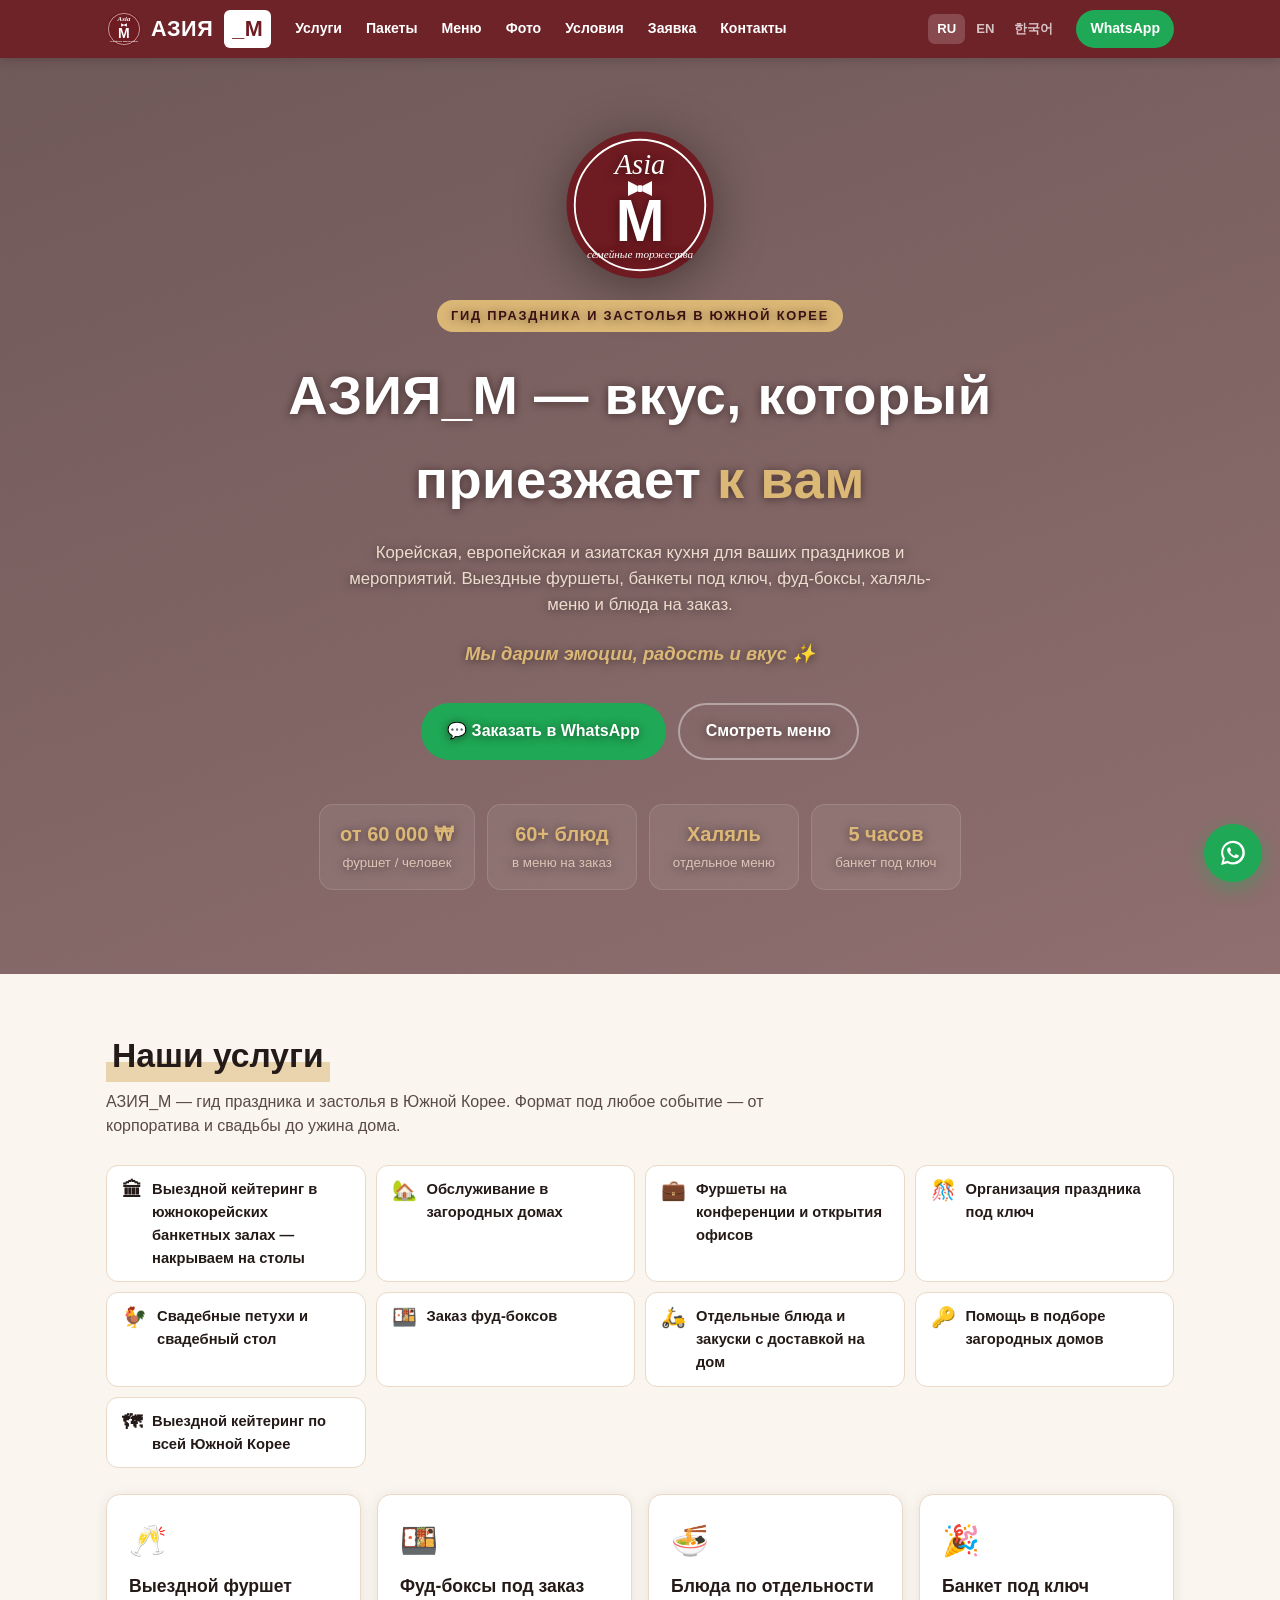
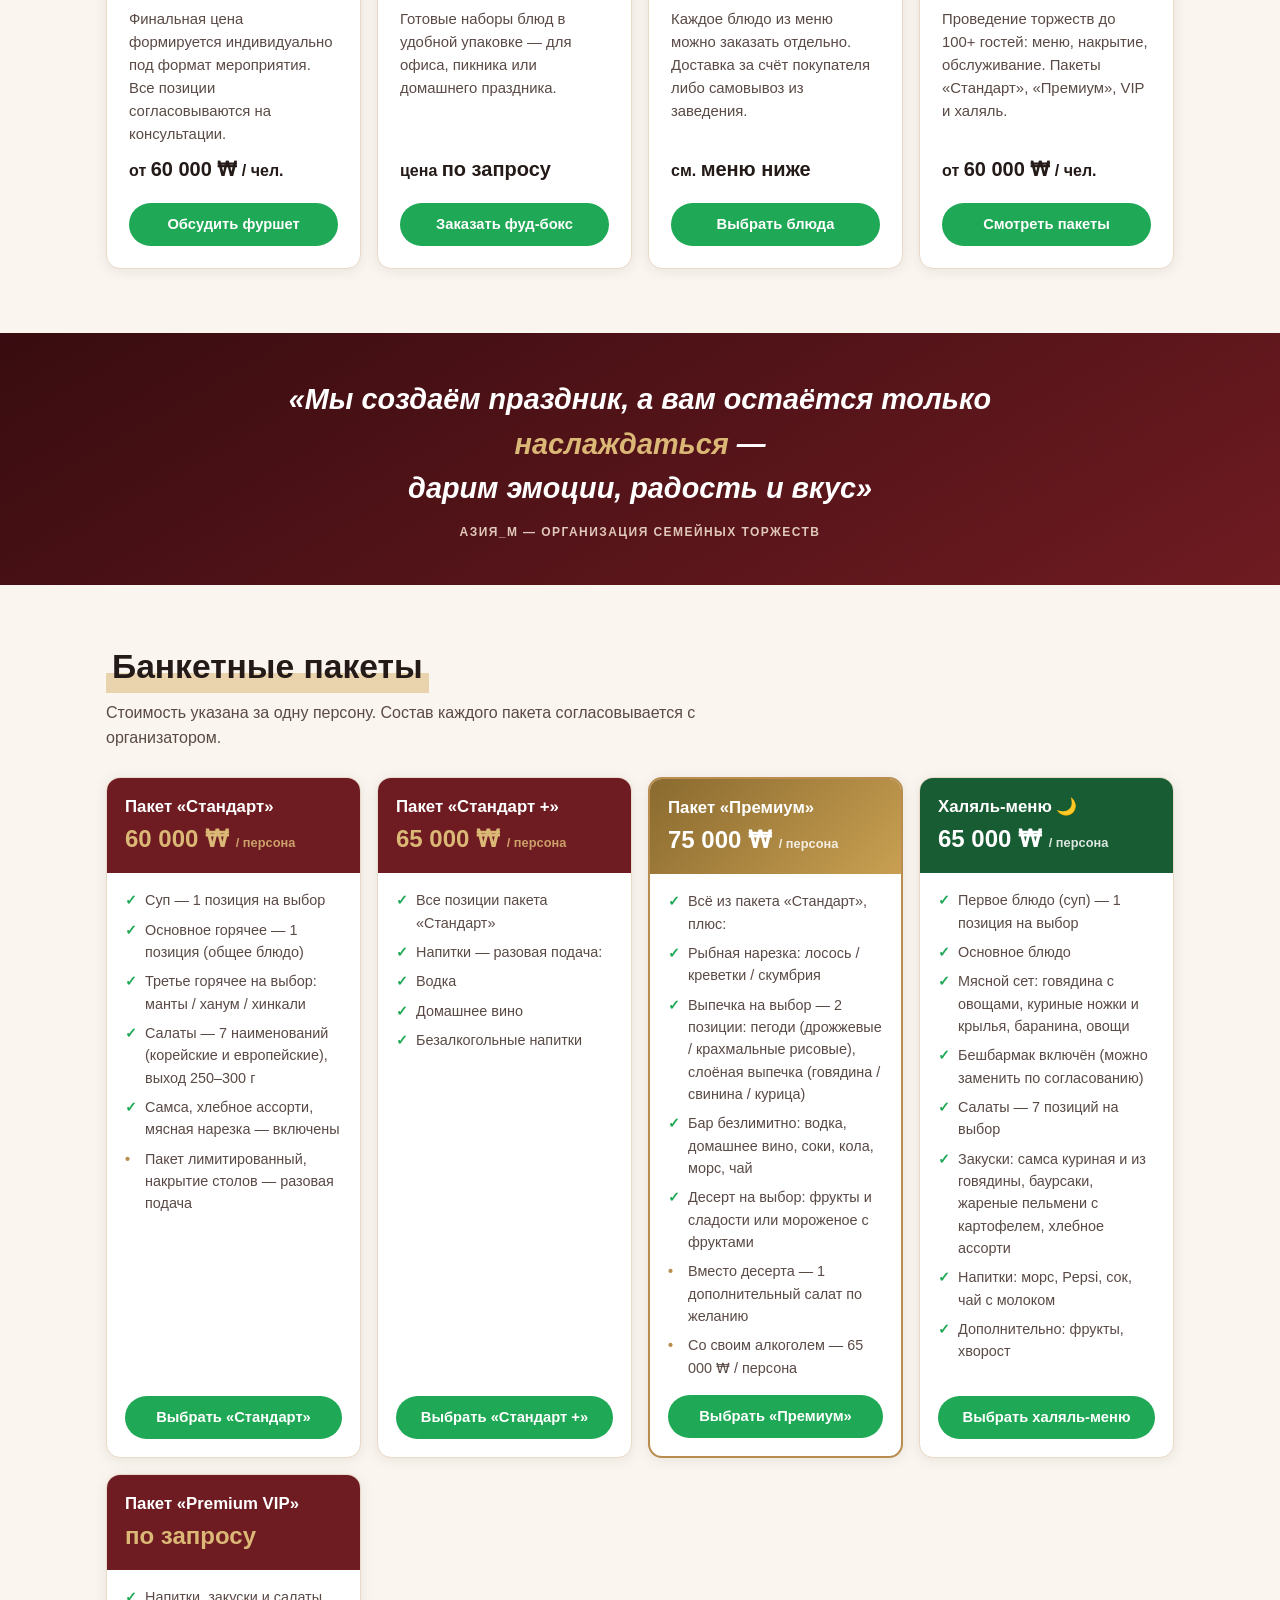
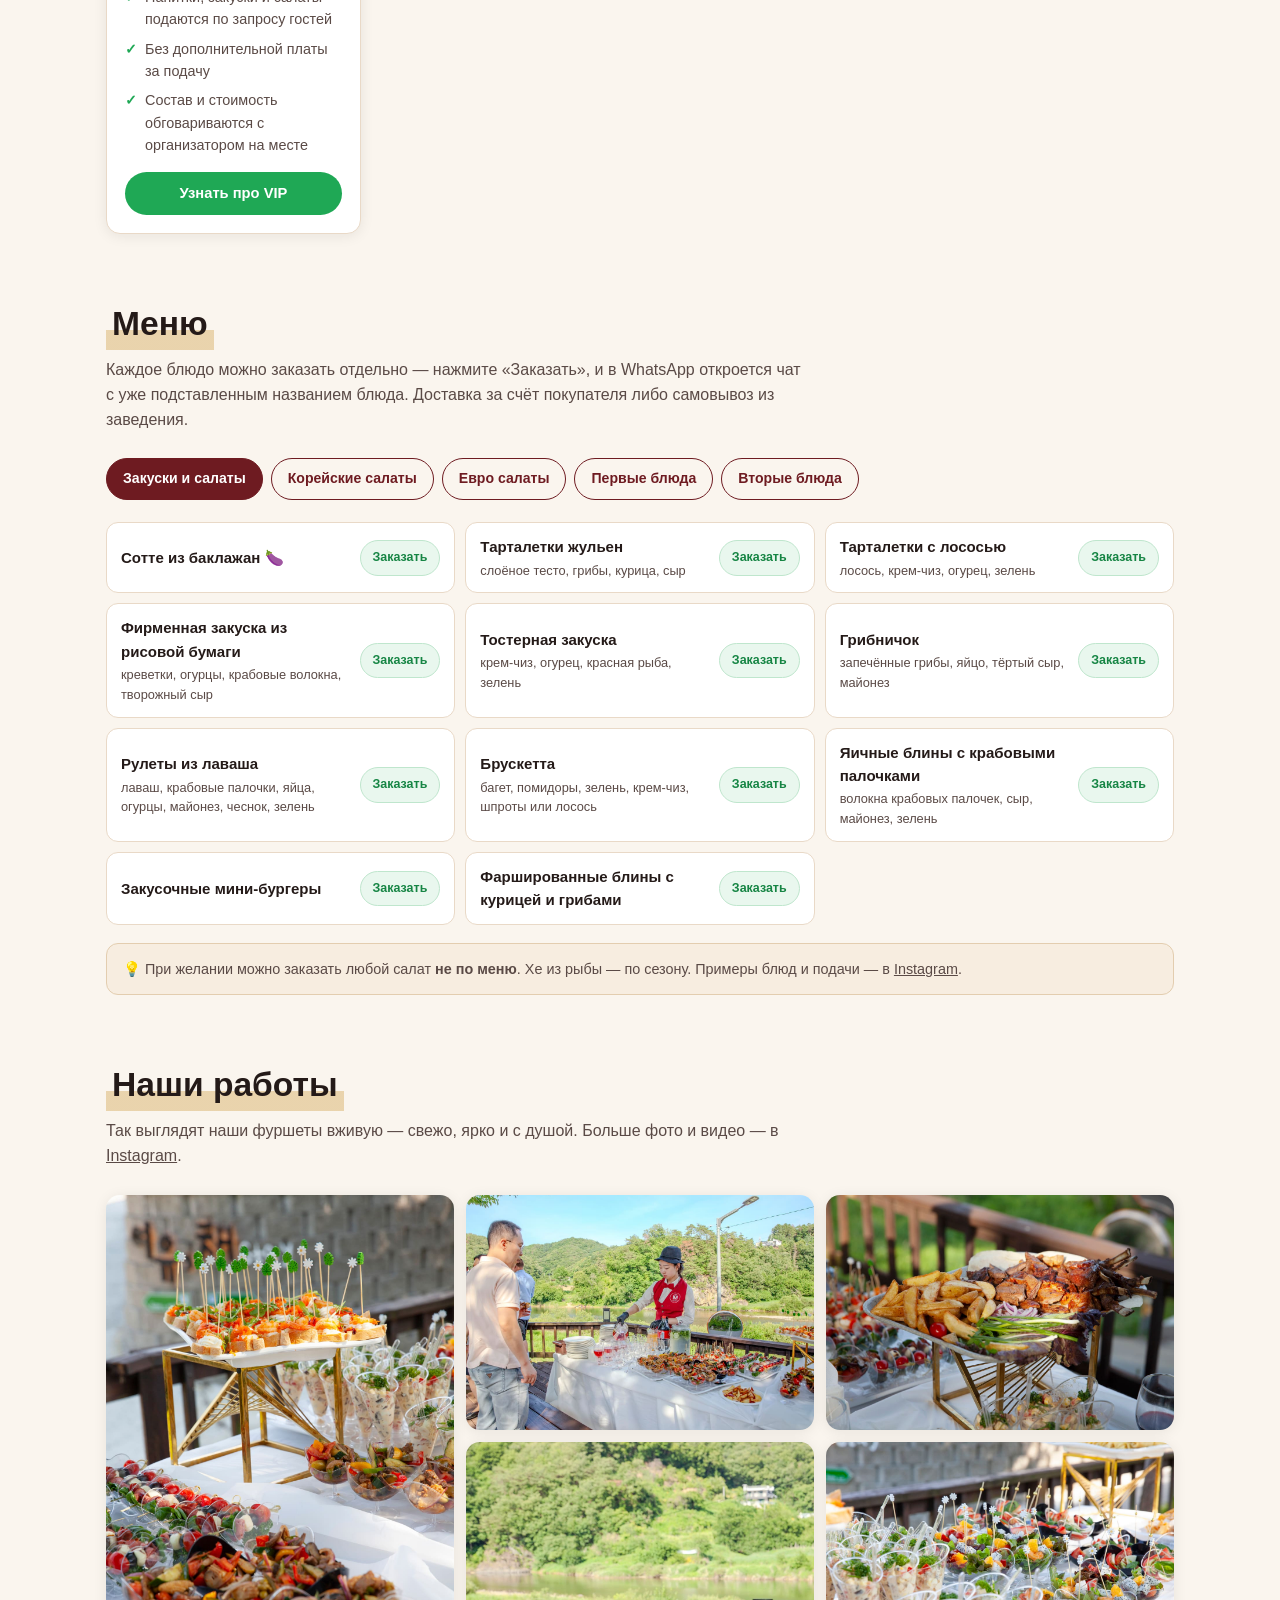
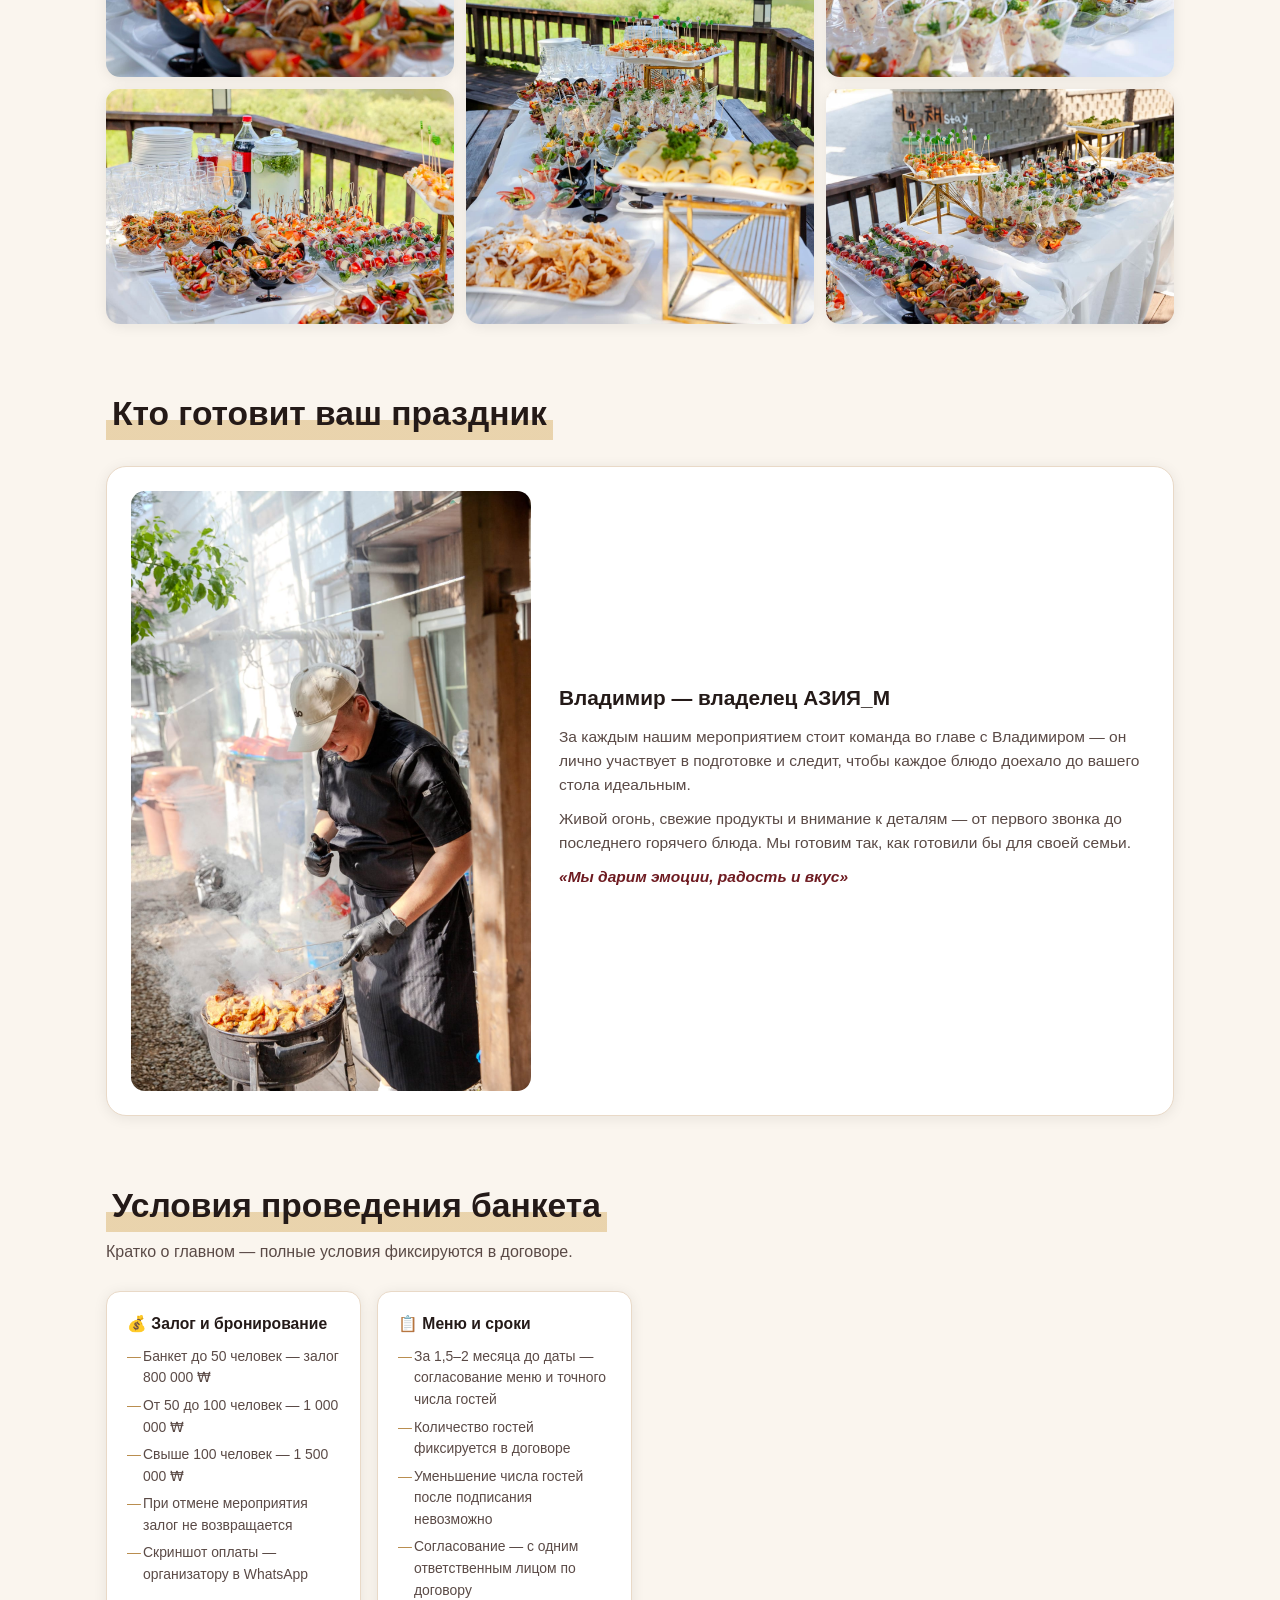
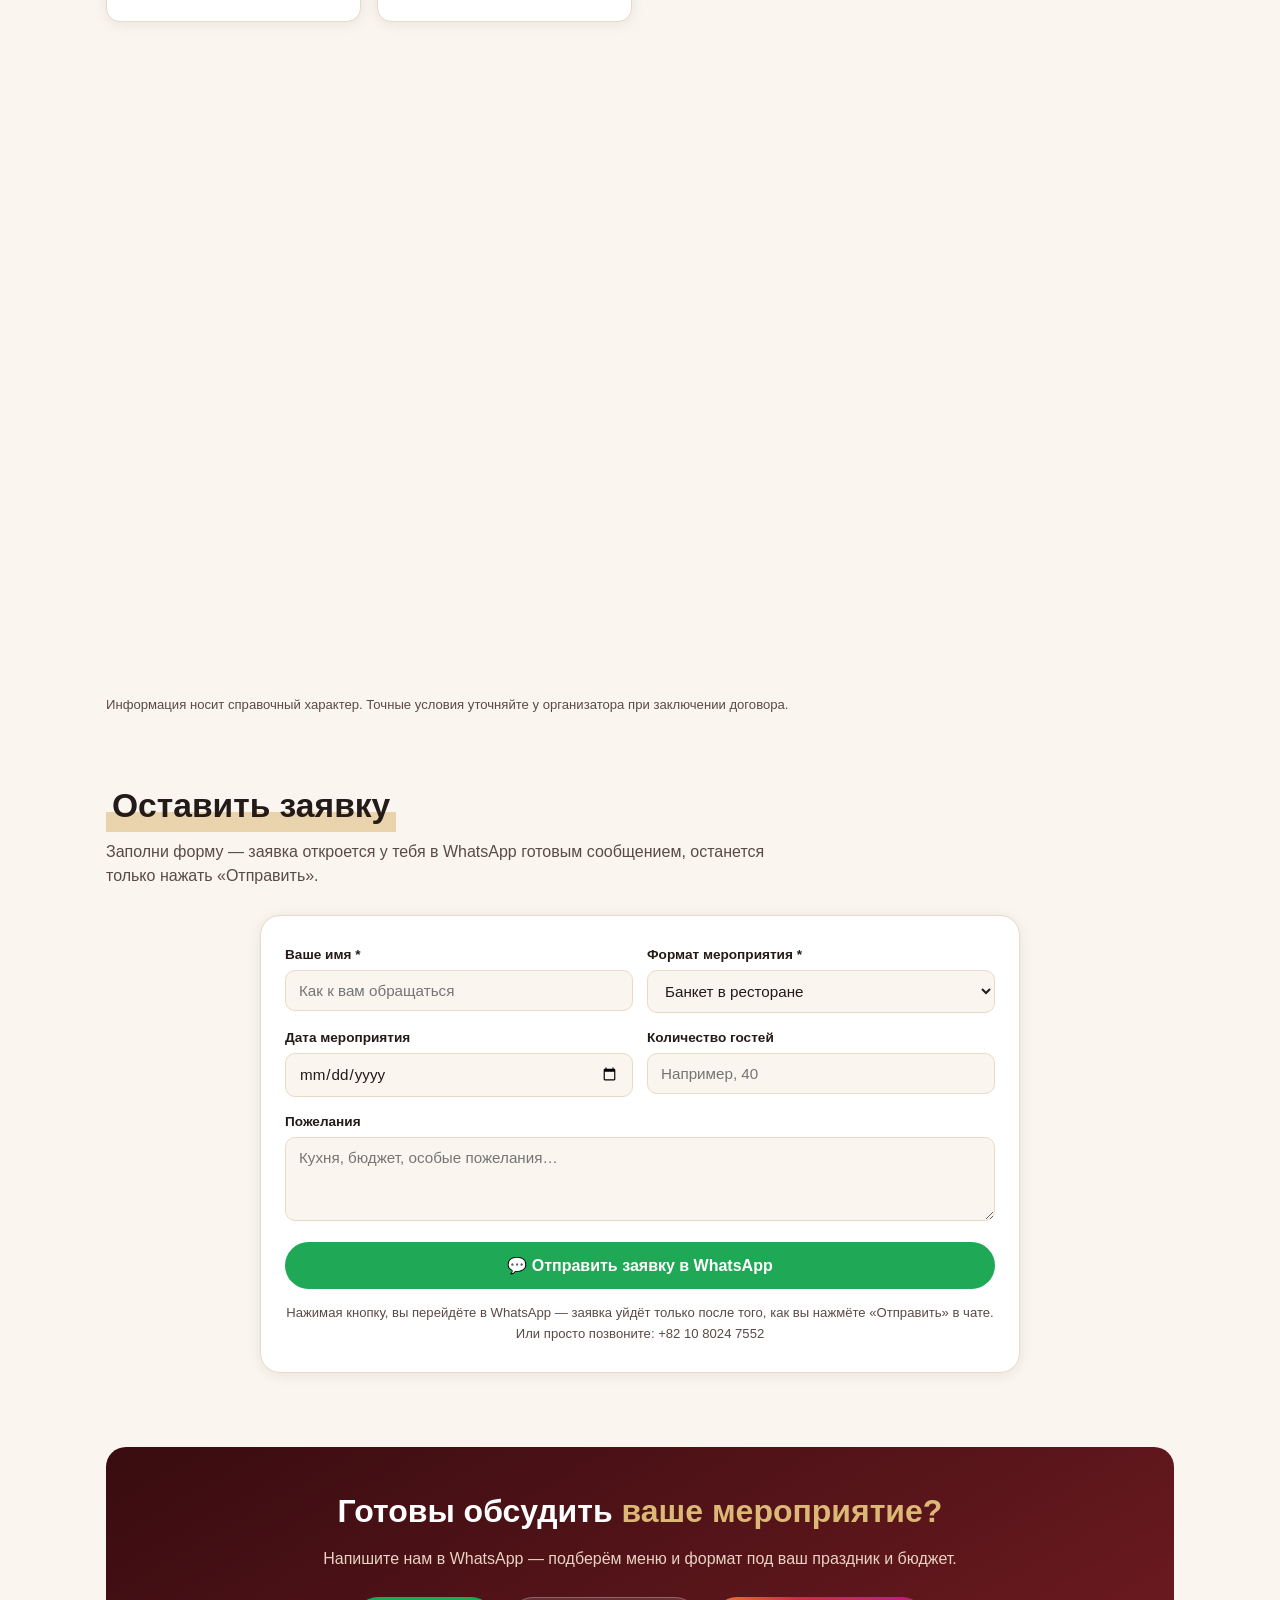
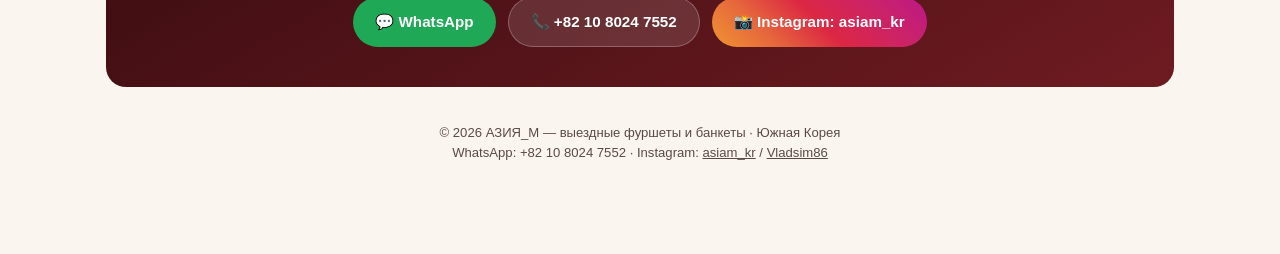
==== index.html @ 2d650061 "UI/UX: плавные анимации и микровзаимодействия (#7) * Make menu static HTML and restore order buttons" ====
<!DOCTYPE html>
<html lang="ru">
<head>
<meta charset="UTF-8">
<meta name="viewport" content="width=device-width, initial-scale=1.0">
<title>АЗИЯ_М — выездные фуршеты и банкеты в Корее | Корейская, европейская и азиатская кухня</title>
<meta name="description" content="АЗИЯ_М — выездные фуршеты от 60 000 ₩/чел, банкеты, фуд-боксы и блюда на заказ. Корейские и евро салаты, супы, вторые блюда, халяль-меню. Заказ через WhatsApp: +82 10 8024 7552">
<link rel="icon" href="data:image/svg+xml,<svg xmlns='http://www.w3.org/2000/svg' viewBox='0 0 100 100'><text y='.9em' font-size='90'>🥢</text></svg>">
<link rel="alternate" hreflang="ru" href="https://zerorare.github.io/asiam/">
<link rel="alternate" hreflang="en" href="https://zerorare.github.io/asiam/en.html">
<link rel="alternate" hreflang="ko" href="https://zerorare.github.io/asiam/ko.html">
<link rel="stylesheet" href="css/style.css">
</head>
<body>

<header>
  <div class="nav">
    <div class="logo">
      <svg viewBox="0 0 200 200" aria-hidden="true">
        <circle cx="100" cy="100" r="98" fill="#6e1b21"/>
        <circle cx="100" cy="100" r="87" fill="none" stroke="#fff" stroke-width="3"/>
        <text x="100" y="58" font-family="Snell Roundhand,Segoe Script,Brush Script MT,cursive" font-size="38" font-style="italic" fill="#fff" text-anchor="middle">Asia</text>
        <path d="M84 68 L97 74.5 L97 81.5 L84 88 Z M116 68 L103 74.5 L103 81.5 L116 88 Z" fill="#fff"/>
        <rect x="97" y="73.5" width="6" height="9" rx="1.5" fill="#fff"/>
        <text x="100" y="148" font-family="Arial Black,Arial,sans-serif" font-size="78" font-weight="900" fill="#fff" text-anchor="middle">M</text>
        <text x="100" y="170" font-family="Snell Roundhand,Segoe Script,Brush Script MT,cursive" font-size="15" font-style="italic" fill="#fff" text-anchor="middle">семейные торжества</text>
      </svg>
      АЗИЯ<span>_М</span></div>
    <nav class="nav-links">
      <a href="#services">Услуги</a>
      <a href="#packages">Пакеты</a>
      <a href="#menu">Меню</a>
      <a href="#gallery">Фото</a>
      <a href="#terms">Условия</a>
      <a href="#request">Заявка</a>
      <a href="#contacts">Контакты</a>
    </nav>
    <div class="lang-switch">
      <a href="index.html" class="active">RU</a>
      <a href="en.html">EN</a>
      <a href="ko.html">한국어</a>
    </div>
    <a class="wa-top" href="https://wa.me/821080247552" target="_blank" rel="noopener">WhatsApp</a>
  </div>
</header>

<div class="hero">
  <svg class="logo-big" viewBox="0 0 200 200" aria-label="Логотип Asia M">
    <circle cx="100" cy="100" r="98" fill="#6e1b21"/>
    <circle cx="100" cy="100" r="87" fill="none" stroke="#fff" stroke-width="2.5"/>
    <text x="100" y="58" font-family="Snell Roundhand,Segoe Script,Brush Script MT,cursive" font-size="38" font-style="italic" fill="#fff" text-anchor="middle">Asia</text>
    <path d="M84 68 L97 74.5 L97 81.5 L84 88 Z M116 68 L103 74.5 L103 81.5 L116 88 Z" fill="#fff"/>
    <rect x="97" y="73.5" width="6" height="9" rx="1.5" fill="#fff"/>
    <text x="100" y="148" font-family="Arial Black,Arial,sans-serif" font-size="78" font-weight="900" fill="#fff" text-anchor="middle">M</text>
    <text x="100" y="170" font-family="Snell Roundhand,Segoe Script,Brush Script MT,cursive" font-size="15" font-style="italic" fill="#fff" text-anchor="middle">семейные торжества</text>
  </svg>
  <div class="kicker">Гид праздника и застолья в Южной Корее</div>
  <h1>АЗИЯ_М — вкус, который<br>приезжает <em>к вам</em></h1>
  <p class="sub">Корейская, европейская и азиатская кухня для ваших праздников и мероприятий.
     Выездные фуршеты, банкеты под ключ, фуд-боксы, халяль-меню и блюда на заказ.</p>
  <p class="slogan">Мы дарим эмоции, радость и вкус ✨</p>
  <div class="cta-row">
    <a class="btn btn-wa" href="https://wa.me/821080247552?text=%D0%97%D0%B4%D1%80%D0%B0%D0%B2%D1%81%D1%82%D0%B2%D1%83%D0%B9%D1%82%D0%B5!%20%D0%A5%D0%BE%D1%87%D1%83%20%D1%83%D0%B7%D0%BD%D0%B0%D1%82%D1%8C%20%D0%BF%D1%80%D0%BE%20%D1%84%D1%83%D1%80%D1%88%D0%B5%D1%82%20%2F%20%D0%B1%D0%B0%D0%BD%D0%BA%D0%B5%D1%82" target="_blank" rel="noopener">💬 Заказать в WhatsApp</a>
    <a class="btn btn-ghost" href="#menu">Смотреть меню</a>
  </div>
  <div class="facts">
    <div class="fact"><b>от 60 000 ₩</b><small>фуршет / человек</small></div>
    <div class="fact"><b>60+ блюд</b><small>в меню на заказ</small></div>
    <div class="fact"><b>Халяль</b><small>отдельное меню</small></div>
    <div class="fact"><b>5 часов</b><small>банкет под ключ</small></div>
  </div>
</div>

<section id="services">
  <div class="sec-head">
    <h2>Наши услуги</h2>
    <p>АЗИЯ_М — гид праздника и застолья в Южной Корее. Формат под любое событие — от корпоратива и свадьбы до ужина дома.</p>
  </div>
  <div class="svc-list">
    <div class="svc"><span>🏛</span>Выездной кейтеринг в южнокорейских банкетных залах — накрываем на столы</div>
    <div class="svc"><span>🏡</span>Обслуживание в загородных домах</div>
    <div class="svc"><span>💼</span>Фуршеты на конференции и открытия офисов</div>
    <div class="svc"><span>🎊</span>Организация праздника под ключ</div>
    <div class="svc"><span>🐓</span>Свадебные петухи и свадебный стол</div>
    <div class="svc"><span>🍱</span>Заказ фуд-боксов</div>
    <div class="svc"><span>🛵</span>Отдельные блюда и закуски с доставкой на дом</div>
    <div class="svc"><span>🔑</span>Помощь в подборе загородных домов</div>
    <div class="svc"><span>🗺</span>Выездной кейтеринг по всей Южной Корее</div>
  </div>
  <div class="cards">
    <div class="card">
      <div class="ico">🥂</div>
      <h3>Выездной фуршет</h3>
      <p>Финальная цена формируется индивидуально под формат мероприятия. Все позиции согласовываются на консультации.</p>
      <div class="price">от <b>60 000 ₩</b> / чел.</div>
      <a class="order" href="https://wa.me/821080247552?text=%D0%97%D0%B4%D1%80%D0%B0%D0%B2%D1%81%D1%82%D0%B2%D1%83%D0%B9%D1%82%D0%B5!%20%D0%98%D0%BD%D1%82%D0%B5%D1%80%D0%B5%D1%81%D1%83%D0%B5%D1%82%20%D0%B2%D1%8B%D0%B5%D0%B7%D0%B4%D0%BD%D0%BE%D0%B9%20%D1%84%D1%83%D1%80%D1%88%D0%B5%D1%82" target="_blank" rel="noopener">Обсудить фуршет</a>
    </div>
    <div class="card">
      <div class="ico">🍱</div>
      <h3>Фуд-боксы под заказ</h3>
      <p>Готовые наборы блюд в удобной упаковке — для офиса, пикника или домашнего праздника.</p>
      <div class="price">цена <b>по запросу</b></div>
      <a class="order" href="https://wa.me/821080247552?text=%D0%97%D0%B4%D1%80%D0%B0%D0%B2%D1%81%D1%82%D0%B2%D1%83%D0%B9%D1%82%D0%B5!%20%D0%98%D0%BD%D1%82%D0%B5%D1%80%D0%B5%D1%81%D1%83%D1%8E%D1%82%20%D1%84%D1%83%D0%B4-%D0%B1%D0%BE%D0%BA%D1%81%D1%8B" target="_blank" rel="noopener">Заказать фуд-бокс</a>
    </div>
    <div class="card">
      <div class="ico">🍜</div>
      <h3>Блюда по отдельности</h3>
      <p>Каждое блюдо из меню можно заказать отдельно. Доставка за счёт покупателя либо самовывоз из заведения.</p>
      <div class="price">см. <b>меню ниже</b></div>
      <a class="order" href="#menu">Выбрать блюда</a>
    </div>
    <div class="card">
      <div class="ico">🎉</div>
      <h3>Банкет под ключ</h3>
      <p>Проведение торжеств до 100+ гостей: меню, накрытие, обслуживание. Пакеты «Стандарт», «Премиум», VIP и халяль.</p>
      <div class="price">от <b>60 000 ₩</b> / чел.</div>
      <a class="order" href="#packages">Смотреть пакеты</a>
    </div>
  </div>
</section>

<div class="slogan-band">
  <div class="q">«Мы создаём праздник, а вам остаётся только <em>наслаждаться</em> —<br>дарим эмоции, радость и вкус»</div>
  <small>АЗИЯ_М — организация семейных торжеств</small>
</div>

<section id="packages">
  <div class="sec-head">
    <h2>Банкетные пакеты</h2>
    <p>Стоимость указана за одну персону. Состав каждого пакета согласовывается с организатором.</p>
  </div>
  <div class="packs">
    <div class="pack">
      <div class="top">
        <h3>Пакет «Стандарт»</h3>
        <div class="p-price">60 000 ₩ <small>/ персона</small></div>
      </div>
      <ul>
        <li>Суп — 1 позиция на выбор</li>
        <li>Основное горячее — 1 позиция (общее блюдо)</li>
        <li>Третье горячее на выбор: манты / ханум / хинкали</li>
        <li>Салаты — 7 наименований (корейские и европейские), выход 250–300 г</li>
        <li>Самса, хлебное ассорти, мясная нарезка — включены</li>
        <li class="note">Пакет лимитированный, накрытие столов — разовая подача</li>
      </ul>
      <div class="foot"><a href="https://wa.me/821080247552?text=%D0%97%D0%B4%D1%80%D0%B0%D0%B2%D1%81%D1%82%D0%B2%D1%83%D0%B9%D1%82%D0%B5!%20%D0%98%D0%BD%D1%82%D0%B5%D1%80%D0%B5%D1%81%D1%83%D0%B5%D1%82%20%D0%BF%D0%B0%D0%BA%D0%B5%D1%82%20%C2%AB%D0%A1%D1%82%D0%B0%D0%BD%D0%B4%D0%B0%D1%80%D1%82%C2%BB" target="_blank" rel="noopener">Выбрать «Стандарт»</a></div>
    </div>

    <div class="pack">
      <div class="top">
        <h3>Пакет «Стандарт +»</h3>
        <div class="p-price">65 000 ₩ <small>/ персона</small></div>
      </div>
      <ul>
        <li>Все позиции пакета «Стандарт»</li>
        <li>Напитки — разовая подача:</li>
        <li>Водка</li>
        <li>Домашнее вино</li>
        <li>Безалкогольные напитки</li>
      </ul>
      <div class="foot"><a href="https://wa.me/821080247552?text=%D0%97%D0%B4%D1%80%D0%B0%D0%B2%D1%81%D1%82%D0%B2%D1%83%D0%B9%D1%82%D0%B5!%20%D0%98%D0%BD%D1%82%D0%B5%D1%80%D0%B5%D1%81%D1%83%D0%B5%D1%82%20%D0%BF%D0%B0%D0%BA%D0%B5%D1%82%20%C2%AB%D0%A1%D1%82%D0%B0%D0%BD%D0%B4%D0%B0%D1%80%D1%82%2B%C2%BB" target="_blank" rel="noopener">Выбрать «Стандарт +»</a></div>
    </div>

    <div class="pack featured">
      <div class="top">
        <h3>Пакет «Премиум»</h3>
        <div class="p-price">75 000 ₩ <small>/ персона</small></div>
      </div>
      <ul>
        <li>Всё из пакета «Стандарт», плюс:</li>
        <li>Рыбная нарезка: лосось / креветки / скумбрия</li>
        <li>Выпечка на выбор — 2 позиции: пегоди (дрожжевые / крахмальные рисовые), слоёная выпечка (говядина / свинина / курица)</li>
        <li>Бар безлимитно: водка, домашнее вино, соки, кола, морс, чай</li>
        <li>Десерт на выбор: фрукты и сладости или мороженое с фруктами</li>
        <li class="note">Вместо десерта — 1 дополнительный салат по желанию</li>
        <li class="note">Со своим алкоголем — 65 000 ₩ / персона</li>
      </ul>
      <div class="foot"><a href="https://wa.me/821080247552?text=%D0%97%D0%B4%D1%80%D0%B0%D0%B2%D1%81%D1%82%D0%B2%D1%83%D0%B9%D1%82%D0%B5!%20%D0%98%D0%BD%D1%82%D0%B5%D1%80%D0%B5%D1%81%D1%83%D0%B5%D1%82%20%D0%BF%D0%B0%D0%BA%D0%B5%D1%82%20%C2%AB%D0%9F%D1%80%D0%B5%D0%BC%D0%B8%D1%83%D0%BC%C2%BB" target="_blank" rel="noopener">Выбрать «Премиум»</a></div>
    </div>

    <div class="pack halal">
      <div class="top">
        <h3>Халяль-меню 🌙</h3>
        <div class="p-price">65 000 ₩ <small>/ персона</small></div>
      </div>
      <ul>
        <li>Первое блюдо (суп) — 1 позиция на выбор</li>
        <li>Основное блюдо</li>
        <li>Мясной сет: говядина с овощами, куриные ножки и крылья, баранина, овощи</li>
        <li>Бешбармак включён (можно заменить по согласованию)</li>
        <li>Салаты — 7 позиций на выбор</li>
        <li>Закуски: самса куриная и из говядины, баурсаки, жареные пельмени с картофелем, хлебное ассорти</li>
        <li>Напитки: морс, Pepsi, сок, чай с молоком</li>
        <li>Дополнительно: фрукты, хворост</li>
      </ul>
      <div class="foot"><a href="https://wa.me/821080247552?text=%D0%97%D0%B4%D1%80%D0%B0%D0%B2%D1%81%D1%82%D0%B2%D1%83%D0%B9%D1%82%D0%B5!%20%D0%98%D0%BD%D1%82%D0%B5%D1%80%D0%B5%D1%81%D1%83%D0%B5%D1%82%20%D1%85%D0%B0%D0%BB%D1%8F%D0%BB%D1%8C-%D0%BC%D0%B5%D0%BD%D1%8E" target="_blank" rel="noopener">Выбрать халяль-меню</a></div>
    </div>

    <div class="pack">
      <div class="top">
        <h3>Пакет «Premium VIP»</h3>
        <div class="p-price">по запросу</div>
      </div>
      <ul>
        <li>Напитки, закуски и салаты подаются по запросу гостей</li>
        <li>Без дополнительной платы за подачу</li>
        <li>Состав и стоимость обговариваются с организатором на месте</li>
      </ul>
      <div class="foot"><a href="https://wa.me/821080247552?text=%D0%97%D0%B4%D1%80%D0%B0%D0%B2%D1%81%D1%82%D0%B2%D1%83%D0%B9%D1%82%D0%B5!%20%D0%98%D0%BD%D1%82%D0%B5%D1%80%D0%B5%D1%81%D1%83%D0%B5%D1%82%20%D0%BF%D0%B0%D0%BA%D0%B5%D1%82%20Premium%20VIP" target="_blank" rel="noopener">Узнать про VIP</a></div>
    </div>
  </div>
</section>

<section id="menu">
  <div class="sec-head">
    <h2>Меню</h2>
    <p>Каждое блюдо можно заказать отдельно — нажмите «Заказать», и в WhatsApp откроется чат с уже подставленным названием блюда. Доставка за счёт покупателя либо самовывоз из заведения.</p>
  </div>
  <div class="menu-widget">
    <input type="radio" name="mtab" id="mt0" checked>
    <input type="radio" name="mtab" id="mt1">
    <input type="radio" name="mtab" id="mt2">
    <input type="radio" name="mtab" id="mt3">
    <input type="radio" name="mtab" id="mt4">
    <div class="menu-tabs">
      <label for="mt0">Закуски и салаты</label>
      <label for="mt1">Корейские салаты</label>
      <label for="mt2">Евро салаты</label>
      <label for="mt3">Первые блюда</label>
      <label for="mt4">Вторые блюда</label>
    </div>
    <div class="menu-group" id="mg-0">
      <div class="dishes">
        <div class="dish"><div class="d-info"><div class="d-name">Сотте из баклажан 🍆</div></div><a class="d-wa" target="_blank" rel="noopener" href="https://wa.me/821080247552?text=%D0%97%D0%B4%D1%80%D0%B0%D0%B2%D1%81%D1%82%D0%B2%D1%83%D0%B9%D1%82%D0%B5!%20%D0%A5%D0%BE%D1%87%D1%83%20%D0%B7%D0%B0%D0%BA%D0%B0%D0%B7%D0%B0%D1%82%D1%8C%3A%20%D0%A1%D0%BE%D1%82%D1%82%D0%B5%20%D0%B8%D0%B7%20%D0%B1%D0%B0%D0%BA%D0%BB%D0%B0%D0%B6%D0%B0%D0%BD">Заказать</a></div>
        <div class="dish"><div class="d-info"><div class="d-name">Тарталетки жульен</div><div class="d-desc">слоёное тесто, грибы, курица, сыр</div></div><a class="d-wa" target="_blank" rel="noopener" href="https://wa.me/821080247552?text=%D0%97%D0%B4%D1%80%D0%B0%D0%B2%D1%81%D1%82%D0%B2%D1%83%D0%B9%D1%82%D0%B5!%20%D0%A5%D0%BE%D1%87%D1%83%20%D0%B7%D0%B0%D0%BA%D0%B0%D0%B7%D0%B0%D1%82%D1%8C%3A%20%D0%A2%D0%B0%D1%80%D1%82%D0%B0%D0%BB%D0%B5%D1%82%D0%BA%D0%B8%20%D0%B6%D1%83%D0%BB%D1%8C%D0%B5%D0%BD">Заказать</a></div>
        <div class="dish"><div class="d-info"><div class="d-name">Тарталетки с лососью</div><div class="d-desc">лосось, крем-чиз, огурец, зелень</div></div><a class="d-wa" target="_blank" rel="noopener" href="https://wa.me/821080247552?text=%D0%97%D0%B4%D1%80%D0%B0%D0%B2%D1%81%D1%82%D0%B2%D1%83%D0%B9%D1%82%D0%B5!%20%D0%A5%D0%BE%D1%87%D1%83%20%D0%B7%D0%B0%D0%BA%D0%B0%D0%B7%D0%B0%D1%82%D1%8C%3A%20%D0%A2%D0%B0%D1%80%D1%82%D0%B0%D0%BB%D0%B5%D1%82%D0%BA%D0%B8%20%D1%81%20%D0%BB%D0%BE%D1%81%D0%BE%D1%81%D1%8C%D1%8E">Заказать</a></div>
        <div class="dish"><div class="d-info"><div class="d-name">Фирменная закуска из рисовой бумаги</div><div class="d-desc">креветки, огурцы, крабовые волокна, творожный сыр</div></div><a class="d-wa" target="_blank" rel="noopener" href="https://wa.me/821080247552?text=%D0%97%D0%B4%D1%80%D0%B0%D0%B2%D1%81%D1%82%D0%B2%D1%83%D0%B9%D1%82%D0%B5!%20%D0%A5%D0%BE%D1%87%D1%83%20%D0%B7%D0%B0%D0%BA%D0%B0%D0%B7%D0%B0%D1%82%D1%8C%3A%20%D0%A4%D0%B8%D1%80%D0%BC%D0%B5%D0%BD%D0%BD%D0%B0%D1%8F%20%D0%B7%D0%B0%D0%BA%D1%83%D1%81%D0%BA%D0%B0%20%D0%B8%D0%B7%20%D1%80%D0%B8%D1%81%D0%BE%D0%B2%D0%BE%D0%B9%20%D0%B1%D1%83%D0%BC%D0%B0%D0%B3%D0%B8">Заказать</a></div>
        <div class="dish"><div class="d-info"><div class="d-name">Тостерная закуска</div><div class="d-desc">крем-чиз, огурец, красная рыба, зелень</div></div><a class="d-wa" target="_blank" rel="noopener" href="https://wa.me/821080247552?text=%D0%97%D0%B4%D1%80%D0%B0%D0%B2%D1%81%D1%82%D0%B2%D1%83%D0%B9%D1%82%D0%B5!%20%D0%A5%D0%BE%D1%87%D1%83%20%D0%B7%D0%B0%D0%BA%D0%B0%D0%B7%D0%B0%D1%82%D1%8C%3A%20%D0%A2%D0%BE%D1%81%D1%82%D0%B5%D1%80%D0%BD%D0%B0%D1%8F%20%D0%B7%D0%B0%D0%BA%D1%83%D1%81%D0%BA%D0%B0">Заказать</a></div>
        <div class="dish"><div class="d-info"><div class="d-name">Грибничок</div><div class="d-desc">запечённые грибы, яйцо, тёртый сыр, майонез</div></div><a class="d-wa" target="_blank" rel="noopener" href="https://wa.me/821080247552?text=%D0%97%D0%B4%D1%80%D0%B0%D0%B2%D1%81%D1%82%D0%B2%D1%83%D0%B9%D1%82%D0%B5!%20%D0%A5%D0%BE%D1%87%D1%83%20%D0%B7%D0%B0%D0%BA%D0%B0%D0%B7%D0%B0%D1%82%D1%8C%3A%20%D0%93%D1%80%D0%B8%D0%B1%D0%BD%D0%B8%D1%87%D0%BE%D0%BA">Заказать</a></div>
        <div class="dish"><div class="d-info"><div class="d-name">Рулеты из лаваша</div><div class="d-desc">лаваш, крабовые палочки, яйца, огурцы, майонез, чеснок, зелень</div></div><a class="d-wa" target="_blank" rel="noopener" href="https://wa.me/821080247552?text=%D0%97%D0%B4%D1%80%D0%B0%D0%B2%D1%81%D1%82%D0%B2%D1%83%D0%B9%D1%82%D0%B5!%20%D0%A5%D0%BE%D1%87%D1%83%20%D0%B7%D0%B0%D0%BA%D0%B0%D0%B7%D0%B0%D1%82%D1%8C%3A%20%D0%A0%D1%83%D0%BB%D0%B5%D1%82%D1%8B%20%D0%B8%D0%B7%20%D0%BB%D0%B0%D0%B2%D0%B0%D1%88%D0%B0">Заказать</a></div>
        <div class="dish"><div class="d-info"><div class="d-name">Брускетта</div><div class="d-desc">багет, помидоры, зелень, крем-чиз, шпроты или лосось</div></div><a class="d-wa" target="_blank" rel="noopener" href="https://wa.me/821080247552?text=%D0%97%D0%B4%D1%80%D0%B0%D0%B2%D1%81%D1%82%D0%B2%D1%83%D0%B9%D1%82%D0%B5!%20%D0%A5%D0%BE%D1%87%D1%83%20%D0%B7%D0%B0%D0%BA%D0%B0%D0%B7%D0%B0%D1%82%D1%8C%3A%20%D0%91%D1%80%D1%83%D1%81%D0%BA%D0%B5%D1%82%D1%82%D0%B0">Заказать</a></div>
        <div class="dish"><div class="d-info"><div class="d-name">Яичные блины с крабовыми палочками</div><div class="d-desc">волокна крабовых палочек, сыр, майонез, зелень</div></div><a class="d-wa" target="_blank" rel="noopener" href="https://wa.me/821080247552?text=%D0%97%D0%B4%D1%80%D0%B0%D0%B2%D1%81%D1%82%D0%B2%D1%83%D0%B9%D1%82%D0%B5!%20%D0%A5%D0%BE%D1%87%D1%83%20%D0%B7%D0%B0%D0%BA%D0%B0%D0%B7%D0%B0%D1%82%D1%8C%3A%20%D0%AF%D0%B8%D1%87%D0%BD%D1%8B%D0%B5%20%D0%B1%D0%BB%D0%B8%D0%BD%D1%8B%20%D1%81%20%D0%BA%D1%80%D0%B0%D0%B1%D0%BE%D0%B2%D1%8B%D0%BC%D0%B8%20%D0%BF%D0%B0%D0%BB%D0%BE%D1%87%D0%BA%D0%B0%D0%BC%D0%B8">Заказать</a></div>
        <div class="dish"><div class="d-info"><div class="d-name">Закусочные мини-бургеры</div></div><a class="d-wa" target="_blank" rel="noopener" href="https://wa.me/821080247552?text=%D0%97%D0%B4%D1%80%D0%B0%D0%B2%D1%81%D1%82%D0%B2%D1%83%D0%B9%D1%82%D0%B5!%20%D0%A5%D0%BE%D1%87%D1%83%20%D0%B7%D0%B0%D0%BA%D0%B0%D0%B7%D0%B0%D1%82%D1%8C%3A%20%D0%97%D0%B0%D0%BA%D1%83%D1%81%D0%BE%D1%87%D0%BD%D1%8B%D0%B5%20%D0%BC%D0%B8%D0%BD%D0%B8-%D0%B1%D1%83%D1%80%D0%B3%D0%B5%D1%80%D1%8B">Заказать</a></div>
        <div class="dish"><div class="d-info"><div class="d-name">Фаршированные блины с курицей и грибами</div></div><a class="d-wa" target="_blank" rel="noopener" href="https://wa.me/821080247552?text=%D0%97%D0%B4%D1%80%D0%B0%D0%B2%D1%81%D1%82%D0%B2%D1%83%D0%B9%D1%82%D0%B5!%20%D0%A5%D0%BE%D1%87%D1%83%20%D0%B7%D0%B0%D0%BA%D0%B0%D0%B7%D0%B0%D1%82%D1%8C%3A%20%D0%A4%D0%B0%D1%80%D1%88%D0%B8%D1%80%D0%BE%D0%B2%D0%B0%D0%BD%D0%BD%D1%8B%D0%B5%20%D0%B1%D0%BB%D0%B8%D0%BD%D1%8B%20%D1%81%20%D0%BA%D1%83%D1%80%D0%B8%D1%86%D0%B5%D0%B9%20%D0%B8%20%D0%B3%D1%80%D0%B8%D0%B1%D0%B0%D0%BC%D0%B8">Заказать</a></div>
      </div>
    </div>
    <div class="menu-group" id="mg-1">
      <div class="dishes">
        <div class="dish"><div class="d-info"><div class="d-name">Папоротник</div></div><a class="d-wa" target="_blank" rel="noopener" href="https://wa.me/821080247552?text=%D0%97%D0%B4%D1%80%D0%B0%D0%B2%D1%81%D1%82%D0%B2%D1%83%D0%B9%D1%82%D0%B5!%20%D0%A5%D0%BE%D1%87%D1%83%20%D0%B7%D0%B0%D0%BA%D0%B0%D0%B7%D0%B0%D1%82%D1%8C%3A%20%D0%9F%D0%B0%D0%BF%D0%BE%D1%80%D0%BE%D1%82%D0%BD%D0%B8%D0%BA">Заказать</a></div>
        <div class="dish"><div class="d-info"><div class="d-name">Огурцы с мясом в пикантном соусе</div></div><a class="d-wa" target="_blank" rel="noopener" href="https://wa.me/821080247552?text=%D0%97%D0%B4%D1%80%D0%B0%D0%B2%D1%81%D1%82%D0%B2%D1%83%D0%B9%D1%82%D0%B5!%20%D0%A5%D0%BE%D1%87%D1%83%20%D0%B7%D0%B0%D0%BA%D0%B0%D0%B7%D0%B0%D1%82%D1%8C%3A%20%D0%9E%D0%B3%D1%83%D1%80%D1%86%D1%8B%20%D1%81%20%D0%BC%D1%8F%D1%81%D0%BE%D0%BC%20%D0%B2%20%D0%BF%D0%B8%D0%BA%D0%B0%D0%BD%D1%82%D0%BD%D0%BE%D0%BC%20%D1%81%D0%BE%D1%83%D1%81%D0%B5">Заказать</a></div>
        <div class="dish"><div class="d-info"><div class="d-name">Хе из требухи</div></div><a class="d-wa" target="_blank" rel="noopener" href="https://wa.me/821080247552?text=%D0%97%D0%B4%D1%80%D0%B0%D0%B2%D1%81%D1%82%D0%B2%D1%83%D0%B9%D1%82%D0%B5!%20%D0%A5%D0%BE%D1%87%D1%83%20%D0%B7%D0%B0%D0%BA%D0%B0%D0%B7%D0%B0%D1%82%D1%8C%3A%20%D0%A5%D0%B5%20%D0%B8%D0%B7%20%D1%82%D1%80%D0%B5%D0%B1%D1%83%D1%85%D0%B8">Заказать</a></div>
        <div class="dish"><div class="d-info"><div class="d-name">Хе из куриной грудки</div></div><a class="d-wa" target="_blank" rel="noopener" href="https://wa.me/821080247552?text=%D0%97%D0%B4%D1%80%D0%B0%D0%B2%D1%81%D1%82%D0%B2%D1%83%D0%B9%D1%82%D0%B5!%20%D0%A5%D0%BE%D1%87%D1%83%20%D0%B7%D0%B0%D0%BA%D0%B0%D0%B7%D0%B0%D1%82%D1%8C%3A%20%D0%A5%D0%B5%20%D0%B8%D0%B7%20%D0%BA%D1%83%D1%80%D0%B8%D0%BD%D0%BE%D0%B9%20%D0%B3%D1%80%D1%83%D0%B4%D0%BA%D0%B8">Заказать</a></div>
        <div class="dish"><div class="d-info"><div class="d-name">Хе из рыбы</div><div class="d-desc">по сезону</div></div><a class="d-wa" target="_blank" rel="noopener" href="https://wa.me/821080247552?text=%D0%97%D0%B4%D1%80%D0%B0%D0%B2%D1%81%D1%82%D0%B2%D1%83%D0%B9%D1%82%D0%B5!%20%D0%A5%D0%BE%D1%87%D1%83%20%D0%B7%D0%B0%D0%BA%D0%B0%D0%B7%D0%B0%D1%82%D1%8C%3A%20%D0%A5%D0%B5%20%D0%B8%D0%B7%20%D1%80%D1%8B%D0%B1%D1%8B">Заказать</a></div>
        <div class="dish"><div class="d-info"><div class="d-name">Жареные древесные грибы</div></div><a class="d-wa" target="_blank" rel="noopener" href="https://wa.me/821080247552?text=%D0%97%D0%B4%D1%80%D0%B0%D0%B2%D1%81%D1%82%D0%B2%D1%83%D0%B9%D1%82%D0%B5!%20%D0%A5%D0%BE%D1%87%D1%83%20%D0%B7%D0%B0%D0%BA%D0%B0%D0%B7%D0%B0%D1%82%D1%8C%3A%20%D0%96%D0%B0%D1%80%D0%B5%D0%BD%D1%8B%D0%B5%20%D0%B4%D1%80%D0%B5%D0%B2%D0%B5%D1%81%D0%BD%D1%8B%D0%B5%20%D0%B3%D1%80%D0%B8%D0%B1%D1%8B">Заказать</a></div>
        <div class="dish"><div class="d-info"><div class="d-name">Фаршированный перец</div></div><a class="d-wa" target="_blank" rel="noopener" href="https://wa.me/821080247552?text=%D0%97%D0%B4%D1%80%D0%B0%D0%B2%D1%81%D1%82%D0%B2%D1%83%D0%B9%D1%82%D0%B5!%20%D0%A5%D0%BE%D1%87%D1%83%20%D0%B7%D0%B0%D0%BA%D0%B0%D0%B7%D0%B0%D1%82%D1%8C%3A%20%D0%A4%D0%B0%D1%80%D1%88%D0%B8%D1%80%D0%BE%D0%B2%D0%B0%D0%BD%D0%BD%D1%8B%D0%B9%20%D0%BF%D0%B5%D1%80%D0%B5%D1%86">Заказать</a></div>
        <div class="dish"><div class="d-info"><div class="d-name">Чапче</div></div><a class="d-wa" target="_blank" rel="noopener" href="https://wa.me/821080247552?text=%D0%97%D0%B4%D1%80%D0%B0%D0%B2%D1%81%D1%82%D0%B2%D1%83%D0%B9%D1%82%D0%B5!%20%D0%A5%D0%BE%D1%87%D1%83%20%D0%B7%D0%B0%D0%BA%D0%B0%D0%B7%D0%B0%D1%82%D1%8C%3A%20%D0%A7%D0%B0%D0%BF%D1%87%D0%B5">Заказать</a></div>
        <div class="dish"><div class="d-info"><div class="d-name">Жареная морская капуста</div></div><a class="d-wa" target="_blank" rel="noopener" href="https://wa.me/821080247552?text=%D0%97%D0%B4%D1%80%D0%B0%D0%B2%D1%81%D1%82%D0%B2%D1%83%D0%B9%D1%82%D0%B5!%20%D0%A5%D0%BE%D1%87%D1%83%20%D0%B7%D0%B0%D0%BA%D0%B0%D0%B7%D0%B0%D1%82%D1%8C%3A%20%D0%96%D0%B0%D1%80%D0%B5%D0%BD%D0%B0%D1%8F%20%D0%BC%D0%BE%D1%80%D1%81%D0%BA%D0%B0%D1%8F%20%D0%BA%D0%B0%D0%BF%D1%83%D1%81%D1%82%D0%B0">Заказать</a></div>
        <div class="dish"><div class="d-info"><div class="d-name">Муги с овощами</div><div class="d-desc">крахмальный холодец</div></div><a class="d-wa" target="_blank" rel="noopener" href="https://wa.me/821080247552?text=%D0%97%D0%B4%D1%80%D0%B0%D0%B2%D1%81%D1%82%D0%B2%D1%83%D0%B9%D1%82%D0%B5!%20%D0%A5%D0%BE%D1%87%D1%83%20%D0%B7%D0%B0%D0%BA%D0%B0%D0%B7%D0%B0%D1%82%D1%8C%3A%20%D0%9C%D1%83%D0%B3%D0%B8%20%D1%81%20%D0%BE%D0%B2%D0%BE%D1%89%D0%B0%D0%BC%D0%B8">Заказать</a></div>
        <div class="dish"><div class="d-info"><div class="d-name">Перец жареный со свининой</div></div><a class="d-wa" target="_blank" rel="noopener" href="https://wa.me/821080247552?text=%D0%97%D0%B4%D1%80%D0%B0%D0%B2%D1%81%D1%82%D0%B2%D1%83%D0%B9%D1%82%D0%B5!%20%D0%A5%D0%BE%D1%87%D1%83%20%D0%B7%D0%B0%D0%BA%D0%B0%D0%B7%D0%B0%D1%82%D1%8C%3A%20%D0%9F%D0%B5%D1%80%D0%B5%D1%86%20%D0%B6%D0%B0%D1%80%D0%B5%D0%BD%D1%8B%D0%B9%20%D1%81%D0%BE%20%D1%81%D0%B2%D0%B8%D0%BD%D0%B8%D0%BD%D0%BE%D0%B9">Заказать</a></div>
        <div class="dish"><div class="d-info"><div class="d-name">Салат витаминный в корейском стиле</div><div class="d-desc">капуста, морковь, свёкла, зелёный лук, кунжутное масло, уксус, сахар, устричный соус, корень имбиря, кунжут</div></div><a class="d-wa" target="_blank" rel="noopener" href="https://wa.me/821080247552?text=%D0%97%D0%B4%D1%80%D0%B0%D0%B2%D1%81%D1%82%D0%B2%D1%83%D0%B9%D1%82%D0%B5!%20%D0%A5%D0%BE%D1%87%D1%83%20%D0%B7%D0%B0%D0%BA%D0%B0%D0%B7%D0%B0%D1%82%D1%8C%3A%20%D0%A1%D0%B0%D0%BB%D0%B0%D1%82%20%D0%B2%D0%B8%D1%82%D0%B0%D0%BC%D0%B8%D0%BD%D0%BD%D1%8B%D0%B9%20%D0%B2%20%D0%BA%D0%BE%D1%80%D0%B5%D0%B9%D1%81%D0%BA%D0%BE%D0%BC%20%D1%81%D1%82%D0%B8%D0%BB%D0%B5">Заказать</a></div>
        <div class="dish"><div class="d-info"><div class="d-name">Салат из шпината</div></div><a class="d-wa" target="_blank" rel="noopener" href="https://wa.me/821080247552?text=%D0%97%D0%B4%D1%80%D0%B0%D0%B2%D1%81%D1%82%D0%B2%D1%83%D0%B9%D1%82%D0%B5!%20%D0%A5%D0%BE%D1%87%D1%83%20%D0%B7%D0%B0%D0%BA%D0%B0%D0%B7%D0%B0%D1%82%D1%8C%3A%20%D0%A1%D0%B0%D0%BB%D0%B0%D1%82%20%D0%B8%D0%B7%20%D1%88%D0%BF%D0%B8%D0%BD%D0%B0%D1%82%D0%B0">Заказать</a></div>
        <div class="dish"><div class="d-info"><div class="d-name">Салат из баклажанов по-корейски</div></div><a class="d-wa" target="_blank" rel="noopener" href="https://wa.me/821080247552?text=%D0%97%D0%B4%D1%80%D0%B0%D0%B2%D1%81%D1%82%D0%B2%D1%83%D0%B9%D1%82%D0%B5!%20%D0%A5%D0%BE%D1%87%D1%83%20%D0%B7%D0%B0%D0%BA%D0%B0%D0%B7%D0%B0%D1%82%D1%8C%3A%20%D0%A1%D0%B0%D0%BB%D0%B0%D1%82%20%D0%B8%D0%B7%20%D0%B1%D0%B0%D0%BA%D0%BB%D0%B0%D0%B6%D0%B0%D0%BD%D0%BE%D0%B2%20%D0%BF%D0%BE-%D0%BA%D0%BE%D1%80%D0%B5%D0%B9%D1%81%D0%BA%D0%B8">Заказать</a></div>
        <div class="dish"><div class="d-info"><div class="d-name">Коралловые гребешки</div><div class="d-desc">гребешки, репчатый лук, морковь, болгарский перец, огурец, уксус, кунжутное масло, чеснок, специи</div></div><a class="d-wa" target="_blank" rel="noopener" href="https://wa.me/821080247552?text=%D0%97%D0%B4%D1%80%D0%B0%D0%B2%D1%81%D1%82%D0%B2%D1%83%D0%B9%D1%82%D0%B5!%20%D0%A5%D0%BE%D1%87%D1%83%20%D0%B7%D0%B0%D0%BA%D0%B0%D0%B7%D0%B0%D1%82%D1%8C%3A%20%D0%9A%D0%BE%D1%80%D0%B0%D0%BB%D0%BB%D0%BE%D0%B2%D1%8B%D0%B5%20%D0%B3%D1%80%D0%B5%D0%B1%D0%B5%D1%88%D0%BA%D0%B8">Заказать</a></div>
        <div class="dish"><div class="d-info"><div class="d-name">Заправленные осьминожки с овощами</div></div><a class="d-wa" target="_blank" rel="noopener" href="https://wa.me/821080247552?text=%D0%97%D0%B4%D1%80%D0%B0%D0%B2%D1%81%D1%82%D0%B2%D1%83%D0%B9%D1%82%D0%B5!%20%D0%A5%D0%BE%D1%87%D1%83%20%D0%B7%D0%B0%D0%BA%D0%B0%D0%B7%D0%B0%D1%82%D1%8C%3A%20%D0%97%D0%B0%D0%BF%D1%80%D0%B0%D0%B2%D0%BB%D0%B5%D0%BD%D0%BD%D1%8B%D0%B5%20%D0%BE%D1%81%D1%8C%D0%BC%D0%B8%D0%BD%D0%BE%D0%B6%D0%BA%D0%B8%20%D1%81%20%D0%BE%D0%B2%D0%BE%D1%89%D0%B0%D0%BC%D0%B8">Заказать</a></div>
        <div class="dish"><div class="d-info"><div class="d-name">Тыбы по-китайски с овощами</div></div><a class="d-wa" target="_blank" rel="noopener" href="https://wa.me/821080247552?text=%D0%97%D0%B4%D1%80%D0%B0%D0%B2%D1%81%D1%82%D0%B2%D1%83%D0%B9%D1%82%D0%B5!%20%D0%A5%D0%BE%D1%87%D1%83%20%D0%B7%D0%B0%D0%BA%D0%B0%D0%B7%D0%B0%D1%82%D1%8C%3A%20%D0%A2%D1%8B%D0%B1%D1%8B%20%D0%BF%D0%BE-%D0%BA%D0%B8%D1%82%D0%B0%D0%B9%D1%81%D0%BA%D0%B8%20%D1%81%20%D0%BE%D0%B2%D0%BE%D1%89%D0%B0%D0%BC%D0%B8">Заказать</a></div>
        <div class="dish"><div class="d-info"><div class="d-name">Фаршированное тофу с мясом</div></div><a class="d-wa" target="_blank" rel="noopener" href="https://wa.me/821080247552?text=%D0%97%D0%B4%D1%80%D0%B0%D0%B2%D1%81%D1%82%D0%B2%D1%83%D0%B9%D1%82%D0%B5!%20%D0%A5%D0%BE%D1%87%D1%83%20%D0%B7%D0%B0%D0%BA%D0%B0%D0%B7%D0%B0%D1%82%D1%8C%3A%20%D0%A4%D0%B0%D1%80%D1%88%D0%B8%D1%80%D0%BE%D0%B2%D0%B0%D0%BD%D0%BD%D0%BE%D0%B5%20%D1%82%D0%BE%D1%84%D1%83%20%D1%81%20%D0%BC%D1%8F%D1%81%D0%BE%D0%BC">Заказать</a></div>
        <div class="dish"><div class="d-info"><div class="d-name">Жареная острая куриная голень с ток</div><div class="d-desc">корейские клёцки</div></div><a class="d-wa" target="_blank" rel="noopener" href="https://wa.me/821080247552?text=%D0%97%D0%B4%D1%80%D0%B0%D0%B2%D1%81%D1%82%D0%B2%D1%83%D0%B9%D1%82%D0%B5!%20%D0%A5%D0%BE%D1%87%D1%83%20%D0%B7%D0%B0%D0%BA%D0%B0%D0%B7%D0%B0%D1%82%D1%8C%3A%20%D0%96%D0%B0%D1%80%D0%B5%D0%BD%D0%B0%D1%8F%20%D0%BE%D1%81%D1%82%D1%80%D0%B0%D1%8F%20%D0%BA%D1%83%D1%80%D0%B8%D0%BD%D0%B0%D1%8F%20%D0%B3%D0%BE%D0%BB%D0%B5%D0%BD%D1%8C%20%D1%81%20%D1%82%D0%BE%D0%BA">Заказать</a></div>
      </div>
    </div>
    <div class="menu-group" id="mg-2">
      <div class="dishes">
        <div class="dish"><div class="d-info"><div class="d-name">Оливье</div></div><a class="d-wa" target="_blank" rel="noopener" href="https://wa.me/821080247552?text=%D0%97%D0%B4%D1%80%D0%B0%D0%B2%D1%81%D1%82%D0%B2%D1%83%D0%B9%D1%82%D0%B5!%20%D0%A5%D0%BE%D1%87%D1%83%20%D0%B7%D0%B0%D0%BA%D0%B0%D0%B7%D0%B0%D1%82%D1%8C%3A%20%D0%9E%D0%BB%D0%B8%D0%B2%D1%8C%D0%B5">Заказать</a></div>
        <div class="dish"><div class="d-info"><div class="d-name">Нежность</div><div class="d-desc">ананасы, кукуруза, куриная грудка, тёртый сыр, майонез</div></div><a class="d-wa" target="_blank" rel="noopener" href="https://wa.me/821080247552?text=%D0%97%D0%B4%D1%80%D0%B0%D0%B2%D1%81%D1%82%D0%B2%D1%83%D0%B9%D1%82%D0%B5!%20%D0%A5%D0%BE%D1%87%D1%83%20%D0%B7%D0%B0%D0%BA%D0%B0%D0%B7%D0%B0%D1%82%D1%8C%3A%20%D0%9D%D0%B5%D0%B6%D0%BD%D0%BE%D1%81%D1%82%D1%8C">Заказать</a></div>
        <div class="dish"><div class="d-info"><div class="d-name">Французский салат</div><div class="d-desc">капуста, морковь, свёкла, яйцо, мясо, пай, майонез</div></div><a class="d-wa" target="_blank" rel="noopener" href="https://wa.me/821080247552?text=%D0%97%D0%B4%D1%80%D0%B0%D0%B2%D1%81%D1%82%D0%B2%D1%83%D0%B9%D1%82%D0%B5!%20%D0%A5%D0%BE%D1%87%D1%83%20%D0%B7%D0%B0%D0%BA%D0%B0%D0%B7%D0%B0%D1%82%D1%8C%3A%20%D0%A4%D1%80%D0%B0%D0%BD%D1%86%D1%83%D0%B7%D1%81%D0%BA%D0%B8%D0%B9%20%D1%81%D0%B0%D0%BB%D0%B0%D1%82">Заказать</a></div>
        <div class="dish"><div class="d-info"><div class="d-name">Подсолнух</div><div class="d-desc">курица, грибы, яйцо, маслины, чипсы, майонез</div></div><a class="d-wa" target="_blank" rel="noopener" href="https://wa.me/821080247552?text=%D0%97%D0%B4%D1%80%D0%B0%D0%B2%D1%81%D1%82%D0%B2%D1%83%D0%B9%D1%82%D0%B5!%20%D0%A5%D0%BE%D1%87%D1%83%20%D0%B7%D0%B0%D0%BA%D0%B0%D0%B7%D0%B0%D1%82%D1%8C%3A%20%D0%9F%D0%BE%D0%B4%D1%81%D0%BE%D0%BB%D0%BD%D1%83%D1%85">Заказать</a></div>
        <div class="dish"><div class="d-info"><div class="d-name">Гнездо глухаря</div><div class="d-desc">огурец, пай, кукуруза, перепелиные яйца, майонез</div></div><a class="d-wa" target="_blank" rel="noopener" href="https://wa.me/821080247552?text=%D0%97%D0%B4%D1%80%D0%B0%D0%B2%D1%81%D1%82%D0%B2%D1%83%D0%B9%D1%82%D0%B5!%20%D0%A5%D0%BE%D1%87%D1%83%20%D0%B7%D0%B0%D0%BA%D0%B0%D0%B7%D0%B0%D1%82%D1%8C%3A%20%D0%93%D0%BD%D0%B5%D0%B7%D0%B4%D0%BE%20%D0%B3%D0%BB%D1%83%D1%85%D0%B0%D1%80%D1%8F">Заказать</a></div>
        <div class="dish"><div class="d-info"><div class="d-name">Особый</div><div class="d-desc">помидоры, чеснок, сухарики, сыр, кукуруза, копчёный карбонат</div></div><a class="d-wa" target="_blank" rel="noopener" href="https://wa.me/821080247552?text=%D0%97%D0%B4%D1%80%D0%B0%D0%B2%D1%81%D1%82%D0%B2%D1%83%D0%B9%D1%82%D0%B5!%20%D0%A5%D0%BE%D1%87%D1%83%20%D0%B7%D0%B0%D0%BA%D0%B0%D0%B7%D0%B0%D1%82%D1%8C%3A%20%D0%9E%D1%81%D0%BE%D0%B1%D1%8B%D0%B9">Заказать</a></div>
        <div class="dish"><div class="d-info"><div class="d-name">Цезарь</div><div class="d-desc">с курицей или креветками</div></div><a class="d-wa" target="_blank" rel="noopener" href="https://wa.me/821080247552?text=%D0%97%D0%B4%D1%80%D0%B0%D0%B2%D1%81%D1%82%D0%B2%D1%83%D0%B9%D1%82%D0%B5!%20%D0%A5%D0%BE%D1%87%D1%83%20%D0%B7%D0%B0%D0%BA%D0%B0%D0%B7%D0%B0%D1%82%D1%8C%3A%20%D0%A6%D0%B5%D0%B7%D0%B0%D1%80%D1%8C">Заказать</a></div>
        <div class="dish"><div class="d-info"><div class="d-name">Салат с хрустящими баклажанами</div><div class="d-desc">баклажаны, руккола, помидоры, крем-чиз, чили-соус</div></div><a class="d-wa" target="_blank" rel="noopener" href="https://wa.me/821080247552?text=%D0%97%D0%B4%D1%80%D0%B0%D0%B2%D1%81%D1%82%D0%B2%D1%83%D0%B9%D1%82%D0%B5!%20%D0%A5%D0%BE%D1%87%D1%83%20%D0%B7%D0%B0%D0%BA%D0%B0%D0%B7%D0%B0%D1%82%D1%8C%3A%20%D0%A1%D0%B0%D0%BB%D0%B0%D1%82%20%D1%81%20%D1%85%D1%80%D1%83%D1%81%D1%82%D1%8F%D1%89%D0%B8%D0%BC%D0%B8%20%D0%B1%D0%B0%D0%BA%D0%BB%D0%B0%D0%B6%D0%B0%D0%BD%D0%B0%D0%BC%D0%B8">Заказать</a></div>
        <div class="dish"><div class="d-info"><div class="d-name">Греческий салат</div></div><a class="d-wa" target="_blank" rel="noopener" href="https://wa.me/821080247552?text=%D0%97%D0%B4%D1%80%D0%B0%D0%B2%D1%81%D1%82%D0%B2%D1%83%D0%B9%D1%82%D0%B5!%20%D0%A5%D0%BE%D1%87%D1%83%20%D0%B7%D0%B0%D0%BA%D0%B0%D0%B7%D0%B0%D1%82%D1%8C%3A%20%D0%93%D1%80%D0%B5%D1%87%D0%B5%D1%81%D0%BA%D0%B8%D0%B9%20%D1%81%D0%B0%D0%BB%D0%B0%D1%82">Заказать</a></div>
        <div class="dish"><div class="d-info"><div class="d-name">Жозефина</div><div class="d-desc">курица, шампиньоны, яйца, помидор, сыр, зелёный лук, майонез</div></div><a class="d-wa" target="_blank" rel="noopener" href="https://wa.me/821080247552?text=%D0%97%D0%B4%D1%80%D0%B0%D0%B2%D1%81%D1%82%D0%B2%D1%83%D0%B9%D1%82%D0%B5!%20%D0%A5%D0%BE%D1%87%D1%83%20%D0%B7%D0%B0%D0%BA%D0%B0%D0%B7%D0%B0%D1%82%D1%8C%3A%20%D0%96%D0%BE%D0%B7%D0%B5%D1%84%D0%B8%D0%BD%D0%B0">Заказать</a></div>
        <div class="dish"><div class="d-info"><div class="d-name">Микс салатов</div><div class="d-desc">сладкий перец, огурцы, помидоры, колбаса, маслины, заправка на оливковом масле</div></div><a class="d-wa" target="_blank" rel="noopener" href="https://wa.me/821080247552?text=%D0%97%D0%B4%D1%80%D0%B0%D0%B2%D1%81%D1%82%D0%B2%D1%83%D0%B9%D1%82%D0%B5!%20%D0%A5%D0%BE%D1%87%D1%83%20%D0%B7%D0%B0%D0%BA%D0%B0%D0%B7%D0%B0%D1%82%D1%8C%3A%20%D0%9C%D0%B8%D0%BA%D1%81%20%D1%81%D0%B0%D0%BB%D0%B0%D1%82%D0%BE%D0%B2">Заказать</a></div>
        <div class="dish"><div class="d-info"><div class="d-name">Охотник</div><div class="d-desc">варёная говядина, помидоры, огурцы, паприка, зелёный горошек, заправка: соль, чеснок, масло, соевый соус</div></div><a class="d-wa" target="_blank" rel="noopener" href="https://wa.me/821080247552?text=%D0%97%D0%B4%D1%80%D0%B0%D0%B2%D1%81%D1%82%D0%B2%D1%83%D0%B9%D1%82%D0%B5!%20%D0%A5%D0%BE%D1%87%D1%83%20%D0%B7%D0%B0%D0%BA%D0%B0%D0%B7%D0%B0%D1%82%D1%8C%3A%20%D0%9E%D1%85%D0%BE%D1%82%D0%BD%D0%B8%D0%BA">Заказать</a></div>
        <div class="dish"><div class="d-info"><div class="d-name">Креветки на пляже</div><div class="d-desc">руккола, жареные креветки, авокадо, черри, оливковое масло, бальзамик, кедровые орехи</div></div><a class="d-wa" target="_blank" rel="noopener" href="https://wa.me/821080247552?text=%D0%97%D0%B4%D1%80%D0%B0%D0%B2%D1%81%D1%82%D0%B2%D1%83%D0%B9%D1%82%D0%B5!%20%D0%A5%D0%BE%D1%87%D1%83%20%D0%B7%D0%B0%D0%BA%D0%B0%D0%B7%D0%B0%D1%82%D1%8C%3A%20%D0%9A%D1%80%D0%B5%D0%B2%D0%B5%D1%82%D0%BA%D0%B8%20%D0%BD%D0%B0%20%D0%BF%D0%BB%D1%8F%D0%B6%D0%B5">Заказать</a></div>
        <div class="dish"><div class="d-info"><div class="d-name">Русская закуска</div><div class="d-desc">селёдка, разносол, картофель</div></div><a class="d-wa" target="_blank" rel="noopener" href="https://wa.me/821080247552?text=%D0%97%D0%B4%D1%80%D0%B0%D0%B2%D1%81%D1%82%D0%B2%D1%83%D0%B9%D1%82%D0%B5!%20%D0%A5%D0%BE%D1%87%D1%83%20%D0%B7%D0%B0%D0%BA%D0%B0%D0%B7%D0%B0%D1%82%D1%8C%3A%20%D0%A0%D1%83%D1%81%D1%81%D0%BA%D0%B0%D1%8F%20%D0%B7%D0%B0%D0%BA%D1%83%D1%81%D0%BA%D0%B0">Заказать</a></div>
        <div class="dish"><div class="d-info"><div class="d-name">Холодец</div></div><a class="d-wa" target="_blank" rel="noopener" href="https://wa.me/821080247552?text=%D0%97%D0%B4%D1%80%D0%B0%D0%B2%D1%81%D1%82%D0%B2%D1%83%D0%B9%D1%82%D0%B5!%20%D0%A5%D0%BE%D1%87%D1%83%20%D0%B7%D0%B0%D0%BA%D0%B0%D0%B7%D0%B0%D1%82%D1%8C%3A%20%D0%A5%D0%BE%D0%BB%D0%BE%D0%B4%D0%B5%D1%86">Заказать</a></div>
        <div class="dish"><div class="d-info"><div class="d-name">Микс-салат с копчёной уткой</div><div class="d-desc">копчёная утка, микс салата, черри, перепелиные яйца, бальзамик</div></div><a class="d-wa" target="_blank" rel="noopener" href="https://wa.me/821080247552?text=%D0%97%D0%B4%D1%80%D0%B0%D0%B2%D1%81%D1%82%D0%B2%D1%83%D0%B9%D1%82%D0%B5!%20%D0%A5%D0%BE%D1%87%D1%83%20%D0%B7%D0%B0%D0%BA%D0%B0%D0%B7%D0%B0%D1%82%D1%8C%3A%20%D0%9C%D0%B8%D0%BA%D1%81-%D1%81%D0%B0%D0%BB%D0%B0%D1%82%20%D1%81%20%D0%BA%D0%BE%D0%BF%D1%87%D1%91%D0%BD%D0%BE%D0%B9%20%D1%83%D1%82%D0%BA%D0%BE%D0%B9">Заказать</a></div>
      </div>
    </div>
    <div class="menu-group" id="mg-3">
      <div class="menu-sub">Евро позиции</div>
      <div class="dishes">
        <div class="dish"><div class="d-info"><div class="d-name">Солянка сборная</div><div class="d-desc">с копчёностями</div></div><a class="d-wa" target="_blank" rel="noopener" href="https://wa.me/821080247552?text=%D0%97%D0%B4%D1%80%D0%B0%D0%B2%D1%81%D1%82%D0%B2%D1%83%D0%B9%D1%82%D0%B5!%20%D0%A5%D0%BE%D1%87%D1%83%20%D0%B7%D0%B0%D0%BA%D0%B0%D0%B7%D0%B0%D1%82%D1%8C%3A%20%D0%A1%D0%BE%D0%BB%D1%8F%D0%BD%D0%BA%D0%B0%20%D1%81%D0%B1%D0%BE%D1%80%D0%BD%D0%B0%D1%8F">Заказать</a></div>
        <div class="dish"><div class="d-info"><div class="d-name">Лапша куриная или лапша с фрикадельками</div></div><a class="d-wa" target="_blank" rel="noopener" href="https://wa.me/821080247552?text=%D0%97%D0%B4%D1%80%D0%B0%D0%B2%D1%81%D1%82%D0%B2%D1%83%D0%B9%D1%82%D0%B5!%20%D0%A5%D0%BE%D1%87%D1%83%20%D0%B7%D0%B0%D0%BA%D0%B0%D0%B7%D0%B0%D1%82%D1%8C%3A%20%D0%9B%D0%B0%D0%BF%D1%88%D0%B0%20%D0%BA%D1%83%D1%80%D0%B8%D0%BD%D0%B0%D1%8F%20%D0%B8%D0%BB%D0%B8%20%D0%BB%D0%B0%D0%BF%D1%88%D0%B0%20%D1%81%20%D1%84%D1%80%D0%B8%D0%BA%D0%B0%D0%B4%D0%B5%D0%BB%D1%8C%D0%BA%D0%B0%D0%BC%D0%B8">Заказать</a></div>
        <div class="dish"><div class="d-info"><div class="d-name">Окрошка</div></div><a class="d-wa" target="_blank" rel="noopener" href="https://wa.me/821080247552?text=%D0%97%D0%B4%D1%80%D0%B0%D0%B2%D1%81%D1%82%D0%B2%D1%83%D0%B9%D1%82%D0%B5!%20%D0%A5%D0%BE%D1%87%D1%83%20%D0%B7%D0%B0%D0%BA%D0%B0%D0%B7%D0%B0%D1%82%D1%8C%3A%20%D0%9E%D0%BA%D1%80%D0%BE%D1%88%D0%BA%D0%B0">Заказать</a></div>
        <div class="dish"><div class="d-info"><div class="d-name">Пельмени с бульоном</div></div><a class="d-wa" target="_blank" rel="noopener" href="https://wa.me/821080247552?text=%D0%97%D0%B4%D1%80%D0%B0%D0%B2%D1%81%D1%82%D0%B2%D1%83%D0%B9%D1%82%D0%B5!%20%D0%A5%D0%BE%D1%87%D1%83%20%D0%B7%D0%B0%D0%BA%D0%B0%D0%B7%D0%B0%D1%82%D1%8C%3A%20%D0%9F%D0%B5%D0%BB%D1%8C%D0%BC%D0%B5%D0%BD%D0%B8%20%D1%81%20%D0%B1%D1%83%D0%BB%D1%8C%D0%BE%D0%BD%D0%BE%D0%BC">Заказать</a></div>
        <div class="dish"><div class="d-info"><div class="d-name">Холодный борщ</div></div><a class="d-wa" target="_blank" rel="noopener" href="https://wa.me/821080247552?text=%D0%97%D0%B4%D1%80%D0%B0%D0%B2%D1%81%D1%82%D0%B2%D1%83%D0%B9%D1%82%D0%B5!%20%D0%A5%D0%BE%D1%87%D1%83%20%D0%B7%D0%B0%D0%BA%D0%B0%D0%B7%D0%B0%D1%82%D1%8C%3A%20%D0%A5%D0%BE%D0%BB%D0%BE%D0%B4%D0%BD%D1%8B%D0%B9%20%D0%B1%D0%BE%D1%80%D1%89">Заказать</a></div>
        <div class="dish"><div class="d-info"><div class="d-name">Том ям</div></div><a class="d-wa" target="_blank" rel="noopener" href="https://wa.me/821080247552?text=%D0%97%D0%B4%D1%80%D0%B0%D0%B2%D1%81%D1%82%D0%B2%D1%83%D0%B9%D1%82%D0%B5!%20%D0%A5%D0%BE%D1%87%D1%83%20%D0%B7%D0%B0%D0%BA%D0%B0%D0%B7%D0%B0%D1%82%D1%8C%3A%20%D0%A2%D0%BE%D0%BC%20%D1%8F%D0%BC">Заказать</a></div>
      </div>
      <div class="menu-sub">Корейские позиции</div>
      <div class="dishes">
        <div class="dish"><div class="d-info"><div class="d-name">Сиряк тямури</div></div><a class="d-wa" target="_blank" rel="noopener" href="https://wa.me/821080247552?text=%D0%97%D0%B4%D1%80%D0%B0%D0%B2%D1%81%D1%82%D0%B2%D1%83%D0%B9%D1%82%D0%B5!%20%D0%A5%D0%BE%D1%87%D1%83%20%D0%B7%D0%B0%D0%BA%D0%B0%D0%B7%D0%B0%D1%82%D1%8C%3A%20%D0%A1%D0%B8%D1%80%D1%8F%D0%BA%20%D1%82%D1%8F%D0%BC%D1%83%D1%80%D0%B8">Заказать</a></div>
        <div class="dish"><div class="d-info"><div class="d-name">Юккедянг</div><div class="d-desc">острый суп</div></div><a class="d-wa" target="_blank" rel="noopener" href="https://wa.me/821080247552?text=%D0%97%D0%B4%D1%80%D0%B0%D0%B2%D1%81%D1%82%D0%B2%D1%83%D0%B9%D1%82%D0%B5!%20%D0%A5%D0%BE%D1%87%D1%83%20%D0%B7%D0%B0%D0%BA%D0%B0%D0%B7%D0%B0%D1%82%D1%8C%3A%20%D0%AE%D0%BA%D0%BA%D0%B5%D0%B4%D1%8F%D0%BD%D0%B3">Заказать</a></div>
        <div class="dish"><div class="d-info"><div class="d-name">Кукси</div></div><a class="d-wa" target="_blank" rel="noopener" href="https://wa.me/821080247552?text=%D0%97%D0%B4%D1%80%D0%B0%D0%B2%D1%81%D1%82%D0%B2%D1%83%D0%B9%D1%82%D0%B5!%20%D0%A5%D0%BE%D1%87%D1%83%20%D0%B7%D0%B0%D0%BA%D0%B0%D0%B7%D0%B0%D1%82%D1%8C%3A%20%D0%9A%D1%83%D0%BA%D1%81%D0%B8">Заказать</a></div>
      </div>
      <div class="menu-sub">Азиатские позиции</div>
      <div class="dishes">
        <div class="dish"><div class="d-info"><div class="d-name">Бешбармак</div></div><a class="d-wa" target="_blank" rel="noopener" href="https://wa.me/821080247552?text=%D0%97%D0%B4%D1%80%D0%B0%D0%B2%D1%81%D1%82%D0%B2%D1%83%D0%B9%D1%82%D0%B5!%20%D0%A5%D0%BE%D1%87%D1%83%20%D0%B7%D0%B0%D0%BA%D0%B0%D0%B7%D0%B0%D1%82%D1%8C%3A%20%D0%91%D0%B5%D1%88%D0%B1%D0%B0%D1%80%D0%BC%D0%B0%D0%BA">Заказать</a></div>
        <div class="dish"><div class="d-info"><div class="d-name">Шурпа</div><div class="d-desc">говядина</div></div><a class="d-wa" target="_blank" rel="noopener" href="https://wa.me/821080247552?text=%D0%97%D0%B4%D1%80%D0%B0%D0%B2%D1%81%D1%82%D0%B2%D1%83%D0%B9%D1%82%D0%B5!%20%D0%A5%D0%BE%D1%87%D1%83%20%D0%B7%D0%B0%D0%BA%D0%B0%D0%B7%D0%B0%D1%82%D1%8C%3A%20%D0%A8%D1%83%D1%80%D0%BF%D0%B0">Заказать</a></div>
        <div class="dish"><div class="d-info"><div class="d-name">Лагман</div></div><a class="d-wa" target="_blank" rel="noopener" href="https://wa.me/821080247552?text=%D0%97%D0%B4%D1%80%D0%B0%D0%B2%D1%81%D1%82%D0%B2%D1%83%D0%B9%D1%82%D0%B5!%20%D0%A5%D0%BE%D1%87%D1%83%20%D0%B7%D0%B0%D0%BA%D0%B0%D0%B7%D0%B0%D1%82%D1%8C%3A%20%D0%9B%D0%B0%D0%B3%D0%BC%D0%B0%D0%BD">Заказать</a></div>
        <div class="dish"><div class="d-info"><div class="d-name">Суп с фрикадельками, нутом и лапшой</div></div><a class="d-wa" target="_blank" rel="noopener" href="https://wa.me/821080247552?text=%D0%97%D0%B4%D1%80%D0%B0%D0%B2%D1%81%D1%82%D0%B2%D1%83%D0%B9%D1%82%D0%B5!%20%D0%A5%D0%BE%D1%87%D1%83%20%D0%B7%D0%B0%D0%BA%D0%B0%D0%B7%D0%B0%D1%82%D1%8C%3A%20%D0%A1%D1%83%D0%BF%20%D1%81%20%D1%84%D1%80%D0%B8%D0%BA%D0%B0%D0%B4%D0%B5%D0%BB%D1%8C%D0%BA%D0%B0%D0%BC%D0%B8%2C%20%D0%BD%D1%83%D1%82%D0%BE%D0%BC%20%D0%B8%20%D0%BB%D0%B0%D0%BF%D1%88%D0%BE%D0%B9">Заказать</a></div>
        <div class="dish"><div class="d-info"><div class="d-name">Голубцы</div></div><a class="d-wa" target="_blank" rel="noopener" href="https://wa.me/821080247552?text=%D0%97%D0%B4%D1%80%D0%B0%D0%B2%D1%81%D1%82%D0%B2%D1%83%D0%B9%D1%82%D0%B5!%20%D0%A5%D0%BE%D1%87%D1%83%20%D0%B7%D0%B0%D0%BA%D0%B0%D0%B7%D0%B0%D1%82%D1%8C%3A%20%D0%93%D0%BE%D0%BB%D1%83%D0%B1%D1%86%D1%8B">Заказать</a></div>
      </div>
    </div>
    <div class="menu-group" id="mg-4">
      <div class="dishes">
        <div class="dish"><div class="d-info"><div class="d-name">Свинина запечённая с овощами</div></div><a class="d-wa" target="_blank" rel="noopener" href="https://wa.me/821080247552?text=%D0%97%D0%B4%D1%80%D0%B0%D0%B2%D1%81%D1%82%D0%B2%D1%83%D0%B9%D1%82%D0%B5!%20%D0%A5%D0%BE%D1%87%D1%83%20%D0%B7%D0%B0%D0%BA%D0%B0%D0%B7%D0%B0%D1%82%D1%8C%3A%20%D0%A1%D0%B2%D0%B8%D0%BD%D0%B8%D0%BD%D0%B0%20%D0%B7%D0%B0%D0%BF%D0%B5%D1%87%D1%91%D0%BD%D0%BD%D0%B0%D1%8F%20%D1%81%20%D0%BE%D0%B2%D0%BE%D1%89%D0%B0%D0%BC%D0%B8">Заказать</a></div>
        <div class="dish"><div class="d-info"><div class="d-name">Мясной рулет с грибами</div><div class="d-desc">свинина</div></div><a class="d-wa" target="_blank" rel="noopener" href="https://wa.me/821080247552?text=%D0%97%D0%B4%D1%80%D0%B0%D0%B2%D1%81%D1%82%D0%B2%D1%83%D0%B9%D1%82%D0%B5!%20%D0%A5%D0%BE%D1%87%D1%83%20%D0%B7%D0%B0%D0%BA%D0%B0%D0%B7%D0%B0%D1%82%D1%8C%3A%20%D0%9C%D1%8F%D1%81%D0%BD%D0%BE%D0%B9%20%D1%80%D1%83%D0%BB%D0%B5%D1%82%20%D1%81%20%D0%B3%D1%80%D0%B8%D0%B1%D0%B0%D0%BC%D0%B8">Заказать</a></div>
        <div class="dish"><div class="d-info"><div class="d-name">Жареная свиная шейка с луком и грибами</div></div><a class="d-wa" target="_blank" rel="noopener" href="https://wa.me/821080247552?text=%D0%97%D0%B4%D1%80%D0%B0%D0%B2%D1%81%D1%82%D0%B2%D1%83%D0%B9%D1%82%D0%B5!%20%D0%A5%D0%BE%D1%87%D1%83%20%D0%B7%D0%B0%D0%BA%D0%B0%D0%B7%D0%B0%D1%82%D1%8C%3A%20%D0%96%D0%B0%D1%80%D0%B5%D0%BD%D0%B0%D1%8F%20%D1%81%D0%B2%D0%B8%D0%BD%D0%B0%D1%8F%20%D1%88%D0%B5%D0%B9%D0%BA%D0%B0%20%D1%81%20%D0%BB%D1%83%D0%BA%D0%BE%D0%BC%20%D0%B8%20%D0%B3%D1%80%D0%B8%D0%B1%D0%B0%D0%BC%D0%B8">Заказать</a></div>
        <div class="dish"><div class="d-info"><div class="d-name">Мясо по-французски</div></div><a class="d-wa" target="_blank" rel="noopener" href="https://wa.me/821080247552?text=%D0%97%D0%B4%D1%80%D0%B0%D0%B2%D1%81%D1%82%D0%B2%D1%83%D0%B9%D1%82%D0%B5!%20%D0%A5%D0%BE%D1%87%D1%83%20%D0%B7%D0%B0%D0%BA%D0%B0%D0%B7%D0%B0%D1%82%D1%8C%3A%20%D0%9C%D1%8F%D1%81%D0%BE%20%D0%BF%D0%BE-%D1%84%D1%80%D0%B0%D0%BD%D1%86%D1%83%D0%B7%D1%81%D0%BA%D0%B8">Заказать</a></div>
        <div class="dish"><div class="d-info"><div class="d-name">Свиной окорок в красном вине</div></div><a class="d-wa" target="_blank" rel="noopener" href="https://wa.me/821080247552?text=%D0%97%D0%B4%D1%80%D0%B0%D0%B2%D1%81%D1%82%D0%B2%D1%83%D0%B9%D1%82%D0%B5!%20%D0%A5%D0%BE%D1%87%D1%83%20%D0%B7%D0%B0%D0%BA%D0%B0%D0%B7%D0%B0%D1%82%D1%8C%3A%20%D0%A1%D0%B2%D0%B8%D0%BD%D0%BE%D0%B9%20%D0%BE%D0%BA%D0%BE%D1%80%D0%BE%D0%BA%20%D0%B2%20%D0%BA%D1%80%D0%B0%D1%81%D0%BD%D0%BE%D0%BC%20%D0%B2%D0%B8%D0%BD%D0%B5">Заказать</a></div>
        <div class="dish"><div class="d-info"><div class="d-name">Мясо по-китайски</div></div><a class="d-wa" target="_blank" rel="noopener" href="https://wa.me/821080247552?text=%D0%97%D0%B4%D1%80%D0%B0%D0%B2%D1%81%D1%82%D0%B2%D1%83%D0%B9%D1%82%D0%B5!%20%D0%A5%D0%BE%D1%87%D1%83%20%D0%B7%D0%B0%D0%BA%D0%B0%D0%B7%D0%B0%D1%82%D1%8C%3A%20%D0%9C%D1%8F%D1%81%D0%BE%20%D0%BF%D0%BE-%D0%BA%D0%B8%D1%82%D0%B0%D0%B9%D1%81%D0%BA%D0%B8">Заказать</a></div>
        <div class="dish"><div class="d-info"><div class="d-name">Утка фаршированная с ананасами и яблоками</div><div class="d-desc">с мандариновым цитрусом</div></div><a class="d-wa" target="_blank" rel="noopener" href="https://wa.me/821080247552?text=%D0%97%D0%B4%D1%80%D0%B0%D0%B2%D1%81%D1%82%D0%B2%D1%83%D0%B9%D1%82%D0%B5!%20%D0%A5%D0%BE%D1%87%D1%83%20%D0%B7%D0%B0%D0%BA%D0%B0%D0%B7%D0%B0%D1%82%D1%8C%3A%20%D0%A3%D1%82%D0%BA%D0%B0%20%D1%84%D0%B0%D1%80%D1%88%D0%B8%D1%80%D0%BE%D0%B2%D0%B0%D0%BD%D0%BD%D0%B0%D1%8F%20%D1%81%20%D0%B0%D0%BD%D0%B0%D0%BD%D0%B0%D1%81%D0%B0%D0%BC%D0%B8%20%D0%B8%20%D1%8F%D0%B1%D0%BB%D0%BE%D0%BA%D0%B0%D0%BC%D0%B8">Заказать</a></div>
        <div class="dish"><div class="d-info"><div class="d-name">Утка тушёная с яблоками и черносливом</div></div><a class="d-wa" target="_blank" rel="noopener" href="https://wa.me/821080247552?text=%D0%97%D0%B4%D1%80%D0%B0%D0%B2%D1%81%D1%82%D0%B2%D1%83%D0%B9%D1%82%D0%B5!%20%D0%A5%D0%BE%D1%87%D1%83%20%D0%B7%D0%B0%D0%BA%D0%B0%D0%B7%D0%B0%D1%82%D1%8C%3A%20%D0%A3%D1%82%D0%BA%D0%B0%20%D1%82%D1%83%D1%88%D1%91%D0%BD%D0%B0%D1%8F%20%D1%81%20%D1%8F%D0%B1%D0%BB%D0%BE%D0%BA%D0%B0%D0%BC%D0%B8%20%D0%B8%20%D1%87%D0%B5%D1%80%D0%BD%D0%BE%D1%81%D0%BB%D0%B8%D0%B2%D0%BE%D0%BC">Заказать</a></div>
        <div class="dish"><div class="d-info"><div class="d-name">Говядина с болгарским перцем и картофелем по-деревенски</div></div><a class="d-wa" target="_blank" rel="noopener" href="https://wa.me/821080247552?text=%D0%97%D0%B4%D1%80%D0%B0%D0%B2%D1%81%D1%82%D0%B2%D1%83%D0%B9%D1%82%D0%B5!%20%D0%A5%D0%BE%D1%87%D1%83%20%D0%B7%D0%B0%D0%BA%D0%B0%D0%B7%D0%B0%D1%82%D1%8C%3A%20%D0%93%D0%BE%D0%B2%D1%8F%D0%B4%D0%B8%D0%BD%D0%B0%20%D1%81%20%D0%B1%D0%BE%D0%BB%D0%B3%D0%B0%D1%80%D1%81%D0%BA%D0%B8%D0%BC%20%D0%BF%D0%B5%D1%80%D1%86%D0%B5%D0%BC%20%D0%B8%20%D0%BA%D0%B0%D1%80%D1%82%D0%BE%D1%84%D0%B5%D0%BB%D0%B5%D0%BC%20%D0%BF%D0%BE-%D0%B4%D0%B5%D1%80%D0%B5%D0%B2%D0%B5%D0%BD%D1%81%D0%BA%D0%B8">Заказать</a></div>
        <div class="dish"><div class="d-info"><div class="d-name">Картофельный рулет с говяжьим фаршем</div></div><a class="d-wa" target="_blank" rel="noopener" href="https://wa.me/821080247552?text=%D0%97%D0%B4%D1%80%D0%B0%D0%B2%D1%81%D1%82%D0%B2%D1%83%D0%B9%D1%82%D0%B5!%20%D0%A5%D0%BE%D1%87%D1%83%20%D0%B7%D0%B0%D0%BA%D0%B0%D0%B7%D0%B0%D1%82%D1%8C%3A%20%D0%9A%D0%B0%D1%80%D1%82%D0%BE%D1%84%D0%B5%D0%BB%D1%8C%D0%BD%D1%8B%D0%B9%20%D1%80%D1%83%D0%BB%D0%B5%D1%82%20%D1%81%20%D0%B3%D0%BE%D0%B2%D1%8F%D0%B6%D1%8C%D0%B8%D0%BC%20%D1%84%D0%B0%D1%80%D1%88%D0%B5%D0%BC">Заказать</a></div>
        <div class="dish"><div class="d-info"><div class="d-name">Маринованная свинина, куриный окорок</div><div class="d-desc">запечённый в конвектомате</div></div><a class="d-wa" target="_blank" rel="noopener" href="https://wa.me/821080247552?text=%D0%97%D0%B4%D1%80%D0%B0%D0%B2%D1%81%D1%82%D0%B2%D1%83%D0%B9%D1%82%D0%B5!%20%D0%A5%D0%BE%D1%87%D1%83%20%D0%B7%D0%B0%D0%BA%D0%B0%D0%B7%D0%B0%D1%82%D1%8C%3A%20%D0%9C%D0%B0%D1%80%D0%B8%D0%BD%D0%BE%D0%B2%D0%B0%D0%BD%D0%BD%D0%B0%D1%8F%20%D1%81%D0%B2%D0%B8%D0%BD%D0%B8%D0%BD%D0%B0%2C%20%D0%BA%D1%83%D1%80%D0%B8%D0%BD%D1%8B%D0%B9%20%D0%BE%D0%BA%D0%BE%D1%80%D0%BE%D0%BA">Заказать</a></div>
      </div>
    </div>
  </div>
  <div class="menu-note">
    💡 При желании можно заказать любой салат <b>не по меню</b>. Хе из рыбы — по сезону.
    Примеры блюд и подачи — в <a href="https://www.instagram.com/asiam_kr" target="_blank" rel="noopener">Instagram</a>.
  </div>
</section>

<section id="gallery">
  <div class="sec-head">
    <h2>Наши работы</h2>
    <p>Так выглядят наши фуршеты вживую — свежо, ярко и с душой. Больше фото и видео — в
       <a href="https://www.instagram.com/asiam_kr" target="_blank" rel="noopener">Instagram</a>.</p>
  </div>
  <div class="gallery">
    <figure class="g-tall"><img src="img/gallery-2.jpg" alt="Фуршетная подача: брускетты с креветками и порционные салаты" loading="lazy"></figure>
    <figure><img src="img/gallery-5.jpg" alt="Выездной фуршет АЗИЯ_М на природе: фирменное обслуживание у реки" loading="lazy"></figure>
    <figure><img src="img/gallery-4.jpg" alt="Мясное плато: рёбрышки, шашлык и картофель по-деревенски" loading="lazy"></figure>
    <figure class="g-tall"><img src="img/gallery-7.jpg" alt="Фуршетный стол на террасе: блинчики, салаты и закуски" loading="lazy"></figure>
    <figure><img src="img/gallery-1.jpg" alt="Порционные салаты и закуски в фуршетных креманках" loading="lazy"></figure>
    <figure><img src="img/gallery-6.jpg" alt="Фуршетная зона с напитками, чапче и канапе" loading="lazy"></figure>
    <figure><img src="img/gallery-3.jpg" alt="Выездной фуршет АЗИЯ_М: общий вид накрытого стола" loading="lazy"></figure>
  </div>
</section>

<section id="about">
  <div class="sec-head">
    <h2>Кто готовит ваш праздник</h2>
  </div>
  <div class="about">
    <img src="img/vladimir.jpg" alt="Владимир — владелец АЗИЯ_М — готовит на гриле" loading="lazy">
    <div>
      <h3>Владимир — владелец АЗИЯ_М</h3>
      <p>За каждым нашим мероприятием стоит команда во главе с Владимиром — он лично участвует
         в подготовке и следит, чтобы каждое блюдо доехало до вашего стола идеальным.</p>
      <p>Живой огонь, свежие продукты и внимание к деталям — от первого звонка до последнего
         горячего блюда. Мы готовим так, как готовили бы для своей семьи.</p>
      <p class="sign">«Мы дарим эмоции, радость и вкус»</p>
    </div>
  </div>
</section>

<section id="terms">
  <div class="sec-head">
    <h2>Условия проведения банкета</h2>
    <p>Кратко о главном — полные условия фиксируются в договоре.</p>
  </div>
  <div class="terms">
    <div class="term">
      <h3>💰 Залог и бронирование</h3>
      <ul>
        <li>Банкет до 50 человек — залог 800 000 ₩</li>
        <li>От 50 до 100 человек — 1 000 000 ₩</li>
        <li>Свыше 100 человек — 1 500 000 ₩</li>
        <li>При отмене мероприятия залог не возвращается</li>
        <li>Скриншот оплаты — организатору в WhatsApp</li>
      </ul>
    </div>
    <div class="term">
      <h3>📋 Меню и сроки</h3>
      <ul>
        <li>За 1,5–2 месяца до даты — согласование меню и точного числа гостей</li>
        <li>Количество гостей фиксируется в договоре</li>
        <li>Уменьшение числа гостей после подписания невозможно</li>
        <li>Согласование — с одним ответственным лицом по договору</li>
      </ul>
    </div>
    <div class="term wide">
      <h3>🍽 Банкет в нашем ресторане</h3>
      <p class="lead">На проведение торжества предоставляется <b>5 часов банкетного времени</b> с момента начала
        мероприятия, указанного в договоре, а также дополнительно <b>1 час</b> для комфортного сбора
        и размещения опаздывающих гостей.</p>
      <p class="lead"><b>Пример:</b></p>
      <ul>
        <li>Приглашение гостей — 17:00</li>
        <li>С 17:00 начинается рассадка гостей и подача холодных закусок</li>
        <li>Блюда, которые подаются горячими, выносятся поэтапно в соответствии с программой мероприятия</li>
        <li>Официальное начало банкета — 18:00</li>
        <li>Время проведения банкета — с 18:00 до 23:00</li>
      </ul>
      <div class="extend">
        <div>Продление: +1 час — 600 000 ₩</div>
        <div>+2 часа — 1 100 000 ₩</div>
      </div>
    </div>
    <div class="term">
      <h3>🚚 Кейтеринг</h3>
      <ul>
        <li>Время прибытия персонала на площадку и время на подготовку заранее согласовываются с заказчиком</li>
        <li>Зависят от формата мероприятия, количества гостей и особенностей локации</li>
      </ul>
    </div>
    <div class="term">
      <h3>💳 Оплата и сборы</h3>
      <ul>
        <li>Сервисный сбор — +10%</li>
        <li>Оплата картой — +10% НДС (VAT)</li>
        <li>Документы для налоговой — +10%</li>
      </ul>
    </div>
    <div class="term">
      <h3>👶 Дети</h3>
      <ul>
        <li>Дети 6–10 лет — 35 000 ₩ / персона</li>
        <li>Старше 10 лет — по взрослому тарифу</li>
        <li>Если детей больше 10 — отдельное детское меню по согласованию</li>
      </ul>
    </div>
  </div>
  <p class="terms-disclaimer">Информация носит справочный характер. Точные условия уточняйте у организатора при заключении договора.</p>
</section>

<section id="request">
  <div class="sec-head">
    <h2>Оставить заявку</h2>
    <p>Заполни форму — заявка откроется у тебя в WhatsApp готовым сообщением, останется только нажать «Отправить».</p>
  </div>
  <div class="req-wrap">
    <form class="req-form" onsubmit="
      var f=this;
      var m='Здравствуйте! Хочу оставить заявку:\nИмя: '+f.rname.value+'\nФормат: '+f.rformat.value;
      if(f.rdate.value)m+='\nДата: '+f.rdate.value;
      if(f.rguests.value)m+='\nГостей: '+f.rguests.value;
      if(f.rcomment.value)m+='\nПожелания: '+f.rcomment.value;
      window.open('https://wa.me/821080247552?text='+encodeURIComponent(m),'_blank');
      return false;">
      <div>
        <label for="rname">Ваше имя *</label>
        <input id="rname" name="rname" type="text" required placeholder="Как к вам обращаться">
      </div>
      <div>
        <label for="rformat">Формат мероприятия *</label>
        <select id="rformat" name="rformat" required>
          <option>Банкет в ресторане</option>
          <option>Выездной фуршет</option>
          <option>Кейтеринг в банкетном зале</option>
          <option>Праздник в загородном доме</option>
          <option>Свадьба / свадебные петухи</option>
          <option>Фуд-боксы</option>
          <option>Доставка блюд</option>
          <option>Другое</option>
        </select>
      </div>
      <div>
        <label for="rdate">Дата мероприятия</label>
        <input id="rdate" name="rdate" type="date">
      </div>
      <div>
        <label for="rguests">Количество гостей</label>
        <input id="rguests" name="rguests" type="number" min="1" placeholder="Например, 40">
      </div>
      <div class="full">
        <label for="rcomment">Пожелания</label>
        <textarea id="rcomment" name="rcomment" placeholder="Кухня, бюджет, особые пожелания…"></textarea>
      </div>
      <button type="submit">💬 Отправить заявку в WhatsApp</button>
      <div class="req-note">Нажимая кнопку, вы перейдёте в WhatsApp — заявка уйдёт только после того,
        как вы нажмёте «Отправить» в чате. Или просто позвоните: +82 10 8024 7552</div>
    </form>
  </div>
</section>

<section id="contacts">
  <div class="contact-wrap">
    <h2>Готовы обсудить <span>ваше мероприятие?</span></h2>
    <p>Напишите нам в WhatsApp — подберём меню и формат под ваш праздник и бюджет.</p>
    <div class="contact-links">
      <a class="c-wa" href="https://wa.me/821080247552" target="_blank" rel="noopener">💬 WhatsApp</a>
      <a class="c-tel" href="tel:+821080247552">📞 +82 10 8024 7552</a>
      <a class="c-ig" href="https://www.instagram.com/asiam_kr" target="_blank" rel="noopener">📸 Instagram: asiam_kr</a>
    </div>
  </div>
</section>

<footer>
  © 2026 АЗИЯ_М — выездные фуршеты и банкеты · Южная Корея<br>
  WhatsApp: +82 10 8024 7552 · Instagram: <a href="https://www.instagram.com/asiam_kr" target="_blank" rel="noopener">asiam_kr</a> / <a href="https://www.instagram.com/Vladsim86" target="_blank" rel="noopener">Vladsim86</a>
</footer>

<a class="wa-float" href="https://wa.me/821080247552" target="_blank" rel="noopener" aria-label="Написать в WhatsApp">
  <svg viewBox="0 0 32 32"><path d="M16.04 3C9.06 3 3.4 8.66 3.4 15.64c0 2.23.58 4.4 1.69 6.31L3.3 28.7l6.93-1.75a12.6 12.6 0 0 0 5.8 1.42h.01c6.98 0 12.64-5.66 12.64-12.64C28.68 8.66 23.02 3 16.04 3zm0 22.96h-.01c-1.9 0-3.75-.51-5.36-1.47l-.38-.23-3.98 1 1.03-3.88-.25-.4a10.2 10.2 0 0 1-1.57-5.45c0-5.65 4.6-10.24 10.25-10.24 2.74 0 5.31 1.07 7.24 3a10.18 10.18 0 0 1 3 7.25c0 5.65-4.6 10.25-10.24 10.25zm5.62-7.67c-.31-.15-1.82-.9-2.1-1-.28-.1-.49-.15-.7.16-.2.3-.79.99-.97 1.2-.18.2-.36.23-.66.08-.31-.16-1.3-.48-2.48-1.53-.92-.82-1.53-1.83-1.71-2.13-.18-.31-.02-.48.13-.63.14-.14.31-.36.46-.54.16-.18.21-.31.31-.51.1-.21.05-.39-.02-.54-.08-.15-.7-1.68-.96-2.3-.25-.6-.5-.52-.7-.53h-.6c-.2 0-.53.07-.81.38-.28.3-1.06 1.03-1.06 2.52s1.08 2.93 1.24 3.13c.15.2 2.14 3.26 5.18 4.57.72.31 1.29.5 1.73.64.72.23 1.38.2 1.9.12.58-.09 1.82-.75 2.08-1.47.26-.72.26-1.33.18-1.46-.08-.13-.28-.2-.59-.36z"/></svg>
</a>


<script>
document.documentElement.classList.add('js');
(function(){
  var sels='.card,.svc,.pack,.term,.gallery figure,.dish,.about,.req-wrap,.sec-head,.slogan-band .q,.contact-wrap';
  var els=document.querySelectorAll(sels);
  els.forEach(function(el){el.classList.add('reveal');});
  var groups={};
  els.forEach(function(el){
    var p=el.parentElement;
    (groups[p.className]||(groups[p.className]=[])).push(el);
  });
  Object.keys(groups).forEach(function(k){
    groups[k].forEach(function(el,i){el.style.transitionDelay=Math.min(i%8*70,420)+'ms';});
  });
  if('IntersectionObserver' in window){
    var io=new IntersectionObserver(function(es){
      es.forEach(function(e){if(e.isIntersecting){e.target.classList.add('in');io.unobserve(e.target);}});
    },{threshold:.1,rootMargin:'0px 0px -6% 0px'});
    els.forEach(function(el){io.observe(el);});
  }else{
    els.forEach(function(el){el.classList.add('in');});
  }
  var hdr=document.querySelector('header');
  window.addEventListener('scroll',function(){
    hdr.classList.toggle('scrolled',window.scrollY>8);
  },{passive:true});
})();
</script>
</body>
</html>
---- css/style.css ----
:root{
  --wine:#6e1b21;
  --wine-dark:#521318;
  --wine-deep:#380c10;
  --gold:#dcb877;
  --gold-dark:#b98d4f;
  --ink:#241a18;
  --ink-soft:#5a4a46;
  --paper:#faf5ee;
  --card:#ffffff;
  --line:#e9d9c7;
  --green:#1fa855;
  --green-dark:#168544;
  --radius:14px;
  --shadow:0 2px 14px rgba(27,27,31,.08);
}
*{margin:0;padding:0;box-sizing:border-box}
html{scroll-behavior:smooth}
body{
  font-family:-apple-system,BlinkMacSystemFont,"Segoe UI",Roboto,"Helvetica Neue",Arial,sans-serif;
  background:var(--paper);
  color:var(--ink);
  line-height:1.55;
}
img{max-width:100%}
a{color:inherit}

/* ---------- header ---------- */
header{
  position:sticky;top:0;z-index:50;
  background:var(--wine);
  color:#fff;
  box-shadow:0 2px 10px rgba(0,0,0,.18);
}
.nav{
  max-width:1100px;margin:0 auto;padding:10px 16px;
  display:flex;align-items:center;gap:14px;flex-wrap:wrap;
}
.logo{font-weight:900;font-size:1.35rem;letter-spacing:.5px;white-space:nowrap;display:flex;align-items:center;gap:9px}
.logo svg{width:36px;height:36px;flex-shrink:0}
.logo span{background:#fff;color:var(--wine);padding:2px 8px;border-radius:6px;margin-left:2px}
.nav-links{display:flex;gap:4px;flex-wrap:wrap;font-size:.88rem;font-weight:600}
.nav-links a{text-decoration:none;padding:6px 10px;border-radius:8px}
.nav-links a:hover{background:rgba(255,255,255,.14)}
.nav .wa-top{
  text-decoration:none;background:var(--green);color:#fff;
  font-weight:700;font-size:.88rem;padding:8px 14px;border-radius:999px;white-space:nowrap;
}
.nav .wa-top:hover{background:var(--green-dark)}

/* ---------- hero ---------- */
.hero{
  background:
    linear-gradient(160deg, rgba(40,8,11,.66) 0%, rgba(66,14,19,.58) 100%),
    url('img/hero.jpg') center/cover no-repeat;
  text-shadow:0 1px 10px rgba(20,4,6,.55);
  color:#fff;text-align:center;padding:72px 16px 84px;
}
.hero .logo-big{width:150px;height:150px;margin:0 auto 20px;display:block;
  filter:drop-shadow(0 8px 26px rgba(0,0,0,.4))}
.hero .slogan{margin-top:22px;font-size:1.15rem;font-style:italic;color:var(--gold);font-weight:600}
.hero .kicker{
  display:inline-block;background:var(--gold);color:#3a1013;
  font-weight:800;font-size:.8rem;letter-spacing:.14em;text-transform:uppercase;
  padding:6px 14px;border-radius:999px;margin-bottom:22px;
}
.hero h1{font-size:clamp(2rem,6vw,3.4rem);font-weight:900;letter-spacing:.5px}
.hero h1 em{font-style:normal;color:var(--gold)}
.hero p.sub{max-width:620px;margin:18px auto 0;color:#eddcce;font-size:1.05rem}
.hero .cta-row{margin-top:34px;display:flex;gap:12px;justify-content:center;flex-wrap:wrap}
.btn{
  display:inline-flex;align-items:center;gap:8px;text-decoration:none;
  font-weight:700;padding:14px 26px;border-radius:999px;font-size:1rem;
  transition:transform .12s ease;
}
.btn:hover{transform:translateY(-2px)}
.btn-wa{background:var(--green);color:#fff}
.btn-wa:hover{background:var(--green-dark)}
.btn-ghost{background:transparent;color:#fff;border:2px solid rgba(255,255,255,.4)}
.btn-ghost:hover{border-color:var(--gold);color:var(--gold)}
.hero .facts{
  margin-top:44px;display:flex;justify-content:center;gap:12px;flex-wrap:wrap;
}
.fact{
  background:rgba(255,255,255,.07);border:1px solid rgba(255,255,255,.12);
  border-radius:var(--radius);padding:14px 20px;min-width:150px;
}
.fact b{display:block;font-size:1.25rem;color:var(--gold)}
.fact small{color:#dcc4b6}

/* ---------- sections ---------- */
section{max-width:1100px;margin:0 auto;padding:56px 16px 8px}
.sec-head{margin-bottom:26px}
.sec-head h2{
  font-size:clamp(1.5rem,4vw,2.1rem);font-weight:900;display:inline-block;
  background:linear-gradient(transparent 62%,rgba(220,184,119,.55) 62%);padding:0 6px;
}
.sec-head p{color:var(--ink-soft);margin-top:8px;max-width:700px}

/* services */
.svc-list{display:grid;grid-template-columns:repeat(auto-fit,minmax(250px,1fr));gap:10px;margin-bottom:26px}
.svc{background:var(--card);border:1px solid var(--line);border-radius:12px;
  padding:12px 15px;display:flex;align-items:flex-start;gap:10px;font-size:.92rem;font-weight:600}
.svc span{font-size:1.25rem;line-height:1.2}
.slogan-band{background:linear-gradient(150deg,var(--wine-deep),var(--wine));color:#fff;
  text-align:center;padding:44px 20px;margin:56px 0 0}
.slogan-band .q{font-size:clamp(1.25rem,3.5vw,1.8rem);font-weight:800;font-style:italic;
  max-width:760px;margin:0 auto}
.slogan-band .q em{font-style:italic;color:var(--gold)}
.slogan-band small{display:block;margin-top:12px;color:#e0c8ba;letter-spacing:.12em;
  text-transform:uppercase;font-weight:700;font-size:.75rem}
.cards{display:grid;grid-template-columns:repeat(auto-fit,minmax(250px,1fr));gap:16px}
.card{
  background:var(--card);border:1px solid var(--line);border-radius:var(--radius);
  padding:22px;box-shadow:var(--shadow);display:flex;flex-direction:column;gap:8px;
}
.card .ico{font-size:1.9rem}
.card h3{font-size:1.1rem}
.card p{color:var(--ink-soft);font-size:.93rem;flex:1}
.card .price{font-weight:800;color:var(--ink)}
.card .price b{font-size:1.25rem}
.card a.order{
  margin-top:10px;text-decoration:none;text-align:center;font-weight:700;font-size:.92rem;
  background:var(--green);color:#fff;padding:10px 14px;border-radius:999px;
}
.card a.order:hover{background:var(--green-dark)}

/* packages */
.packs{display:grid;grid-template-columns:repeat(auto-fit,minmax(255px,1fr));gap:16px}
.pack{
  background:var(--card);border:1px solid var(--line);border-radius:var(--radius);
  box-shadow:var(--shadow);overflow:hidden;display:flex;flex-direction:column;
}
.pack.featured{border:2px solid var(--gold-dark)}
.pack .top{background:var(--wine);color:#fff;padding:16px 18px}
.pack.halal .top{background:#175c33}
.pack.featured .top{background:linear-gradient(135deg,#8a6a2f,#c9a052)}
.pack .top h3{font-size:1.05rem}
.pack .top .p-price{font-size:1.5rem;font-weight:900;color:var(--gold)}
.pack.featured .top .p-price,.pack.halal .top .p-price{color:#fff}
.pack .top .p-price small{font-size:.8rem;font-weight:600;opacity:.85}
.pack ul{list-style:none;padding:16px 18px;flex:1;display:flex;flex-direction:column;gap:7px}
.pack ul li{font-size:.9rem;color:var(--ink-soft);padding-left:20px;position:relative}
.pack ul li::before{content:"✓";position:absolute;left:0;color:var(--green);font-weight:800}
.pack ul li.note::before{content:"•";color:var(--gold-dark)}
.pack .foot{padding:0 18px 18px}
.pack .foot a{
  display:block;text-align:center;text-decoration:none;font-weight:700;font-size:.92rem;
  background:var(--green);color:#fff;padding:10px 14px;border-radius:999px;
}
.pack .foot a:hover{background:var(--green-dark)}

/* menu */
.menu-widget > input{position:absolute;opacity:0;pointer-events:none}
.menu-tabs{display:flex;gap:8px;flex-wrap:wrap;margin-bottom:22px}
.menu-tabs label{
  border:1.5px solid var(--wine);background:transparent;color:var(--wine);
  font-weight:700;font-size:.88rem;padding:9px 16px;border-radius:999px;cursor:pointer;
  transition:all .12s ease;
}
.menu-tabs label:hover{background:rgba(110,27,33,.08)}
.menu-group{display:none;animation:fadeIn .25s ease}
#mt0:checked ~ #mg-0,#mt1:checked ~ #mg-1,#mt2:checked ~ #mg-2,
#mt3:checked ~ #mg-3,#mt4:checked ~ #mg-4{display:block}
#mt0:checked ~ .menu-tabs label[for="mt0"],#mt1:checked ~ .menu-tabs label[for="mt1"],
#mt2:checked ~ .menu-tabs label[for="mt2"],#mt3:checked ~ .menu-tabs label[for="mt3"],
#mt4:checked ~ .menu-tabs label[for="mt4"]{background:var(--wine);color:#fff}
@keyframes fadeIn{from{opacity:0;transform:translateY(6px)}to{opacity:1;transform:none}}
.menu-sub{font-size:1rem;font-weight:800;margin:20px 0 10px;color:var(--ink);
  display:flex;align-items:center;gap:10px}
.menu-sub::after{content:"";flex:1;height:1px;background:var(--line)}
.dishes{display:grid;grid-template-columns:repeat(auto-fill,minmax(290px,1fr));gap:10px}
.dish{
  background:var(--card);border:1px solid var(--line);border-radius:12px;
  padding:12px 14px;display:flex;align-items:center;gap:10px;
}
.dish .d-info{flex:1;min-width:0}
.dish .d-name{font-weight:700;font-size:.94rem}
.dish .d-desc{font-size:.8rem;color:var(--ink-soft);margin-top:2px}
.dish a.d-wa{
  flex-shrink:0;text-decoration:none;background:#e9f7ee;color:var(--green-dark);
  border:1px solid #bfe6cd;font-weight:700;font-size:.78rem;
  padding:7px 12px;border-radius:999px;white-space:nowrap;
}
.dish a.d-wa:hover{background:var(--green);color:#fff;border-color:var(--green)}
.menu-note{
  margin-top:18px;background:#f7ede0;border:1px solid #e3cdaf;border-radius:12px;
  padding:14px 16px;font-size:.9rem;color:var(--ink-soft);
}

/* gallery */
.gallery{display:grid;grid-template-columns:repeat(auto-fit,minmax(260px,1fr));grid-auto-rows:235px;grid-auto-flow:dense;gap:12px}
.gallery figure{margin:0;overflow:hidden;border-radius:var(--radius);box-shadow:var(--shadow)}
.gallery figure.g-tall{grid-row:span 2}
.gallery img{width:100%;height:100%;object-fit:cover;display:block;transition:transform .25s ease}
.gallery figure:hover img{transform:scale(1.04)}

/* about */
.about{display:grid;grid-template-columns:minmax(240px,400px) 1fr;gap:28px;align-items:center;
  background:var(--card);border:1px solid var(--line);border-radius:20px;box-shadow:var(--shadow);
  padding:24px;overflow:hidden}
.about img{width:100%;border-radius:14px;display:block}
.about h3{font-size:1.3rem;margin-bottom:10px}
.about p{color:var(--ink-soft);font-size:.97rem;margin-bottom:10px}
.about .sign{font-style:italic;color:var(--wine);font-weight:700}
@media (max-width:760px){.about{grid-template-columns:1fr}}

/* request form */
.req-wrap{background:var(--card);border:1px solid var(--line);border-radius:20px;
  box-shadow:var(--shadow);padding:28px 24px;max-width:760px;margin:0 auto}
.req-form{display:grid;grid-template-columns:1fr 1fr;gap:14px}
.req-form .full{grid-column:1/-1}
.req-form label{display:block;font-weight:700;font-size:.85rem;margin-bottom:5px}
.req-form input,.req-form select,.req-form textarea{
  width:100%;padding:11px 13px;border:1.5px solid var(--line);border-radius:10px;
  font-family:inherit;font-size:.95rem;background:var(--paper);color:var(--ink)}
.req-form input:focus,.req-form select:focus,.req-form textarea:focus{
  outline:none;border-color:var(--wine)}
.req-form textarea{resize:vertical;min-height:84px}
.req-form button{
  grid-column:1/-1;background:var(--green);color:#fff;border:none;cursor:pointer;
  font-family:inherit;font-weight:800;font-size:1rem;padding:14px;border-radius:999px;
  transition:background .12s ease}
.req-form button:hover{background:var(--green-dark)}
.req-note{grid-column:1/-1;font-size:.82rem;color:var(--ink-soft);text-align:center}
@media (max-width:560px){.req-form{grid-template-columns:1fr}}

/* terms */
.terms{display:grid;grid-template-columns:repeat(auto-fit,minmax(255px,1fr));gap:16px}
.term{
  background:var(--card);border:1px solid var(--line);border-radius:var(--radius);
  padding:20px;box-shadow:var(--shadow);
}
.term.wide{grid-column:1/-1}
.term h3{font-size:.98rem;margin-bottom:10px;display:flex;align-items:center;gap:8px}
.term .lead{font-size:.9rem;color:var(--ink-soft);margin-bottom:10px}
.term .extend{margin-top:12px;display:flex;gap:10px;flex-wrap:wrap}
.term .extend div{background:#f7ede0;border:1px solid #e3cdaf;border-radius:10px;
  padding:9px 14px;font-size:.86rem;font-weight:700;color:var(--ink)}
.term ul{list-style:none;display:flex;flex-direction:column;gap:6px}
.term ul li{font-size:.87rem;color:var(--ink-soft);padding-left:16px;position:relative}
.term ul li::before{content:"—";position:absolute;left:0;color:var(--gold-dark)}
.terms-disclaimer{margin-top:16px;font-size:.82rem;color:var(--ink-soft)}

/* contacts */
.contact-wrap{
  background:linear-gradient(150deg,var(--wine-deep),var(--wine));border-radius:20px;color:#fff;
  padding:40px 24px;text-align:center;margin-top:10px;
}
.contact-wrap h2{font-size:clamp(1.4rem,4vw,2rem);font-weight:900}
.contact-wrap h2 span{color:var(--gold)}
.contact-wrap p{color:#e8d2c4;margin-top:10px}
.contact-links{margin-top:26px;display:flex;justify-content:center;gap:12px;flex-wrap:wrap}
.contact-links a{
  display:inline-flex;align-items:center;gap:8px;text-decoration:none;font-weight:700;
  padding:12px 22px;border-radius:999px;font-size:.95rem;
}
.c-wa{background:var(--green);color:#fff}
.c-wa:hover{background:var(--green-dark)}
.c-ig{background:linear-gradient(45deg,#f09433,#e6683c,#dc2743,#cc2366,#bc1888);color:#fff}
.c-tel{background:rgba(255,255,255,.12);color:#fff;border:1px solid rgba(255,255,255,.25)}
.c-tel:hover{border-color:var(--gold)}

footer{max-width:1100px;margin:0 auto;padding:28px 16px 90px;text-align:center;
  color:var(--ink-soft);font-size:.82rem}

/* floating whatsapp */
.wa-float{
  position:fixed;right:18px;bottom:18px;z-index:60;
  width:58px;height:58px;border-radius:50%;background:var(--green);
  display:flex;align-items:center;justify-content:center;text-decoration:none;
  box-shadow:0 6px 20px rgba(31,168,85,.45);transition:transform .15s ease;
}
.wa-float:hover{transform:scale(1.08)}
.wa-float svg{width:30px;height:30px;fill:#fff}

@media (max-width:640px){
  .nav{padding:8px 12px;row-gap:2px}
  .nav-links{order:3;width:100%;font-size:.8rem;margin:0 -6px}
  .hero{padding:52px 16px 60px}
  section{padding:44px 14px 6px}
}

/* language switcher */
.lang-switch{margin-left:auto;display:flex;gap:2px;align-items:center}
.lang-switch a{color:#fff;text-decoration:none;font-weight:700;font-size:.82rem;
  padding:5px 9px;border-radius:7px;opacity:.72}
.lang-switch a:hover{opacity:1;background:rgba(255,255,255,.1)}
.lang-switch a.active{background:rgba(255,255,255,.18);opacity:1}

/* ===== UI/UX polish v2: smoothness ===== */

/* anchor links don't hide under sticky header */
html{scroll-padding-top:76px}

/* translucent blurred header */
header{background:rgba(101,22,28,.94);backdrop-filter:saturate(1.3) blur(8px);
  -webkit-backdrop-filter:saturate(1.3) blur(8px);transition:box-shadow .3s ease}
header.scrolled{box-shadow:0 4px 22px rgba(0,0,0,.28)}

/* hero entrance */
@keyframes rise{from{opacity:0;transform:translateY(26px)}to{opacity:1;transform:none}}
.hero .logo-big{animation:rise .7s cubic-bezier(.22,.61,.36,1) both}
.hero .kicker{animation:rise .7s cubic-bezier(.22,.61,.36,1) .08s both}
.hero h1{animation:rise .7s cubic-bezier(.22,.61,.36,1) .16s both}
.hero p.sub{animation:rise .7s cubic-bezier(.22,.61,.36,1) .24s both}
.hero .slogan{animation:rise .7s cubic-bezier(.22,.61,.36,1) .3s both}
.hero .cta-row{animation:rise .7s cubic-bezier(.22,.61,.36,1) .38s both}
.hero .facts{animation:rise .7s cubic-bezier(.22,.61,.36,1) .46s both}

/* scroll-reveal (activated by JS; without JS everything stays visible) */
.js .reveal{opacity:0;transform:translateY(20px);
  transition:opacity .65s ease,transform .65s cubic-bezier(.22,.61,.36,1)}
.js .reveal.in{opacity:1;transform:none}

/* smoother interactive cards */
.card,.svc,.pack,.term,.fact,.dish,.about,.req-wrap{
  transition:transform .28s cubic-bezier(.22,.61,.36,1),box-shadow .28s ease,border-color .28s ease}
.card:hover,.pack:hover{transform:translateY(-5px);box-shadow:0 14px 34px rgba(60,14,18,.16)}
.svc:hover{transform:translateY(-3px);border-color:#d9b8a8;box-shadow:0 8px 20px rgba(60,14,18,.1)}
.term:hover{box-shadow:0 10px 26px rgba(60,14,18,.12)}
.fact:hover{transform:translateY(-4px)}
.dish:hover{border-color:#d9b8a8;box-shadow:0 6px 16px rgba(60,14,18,.09)}

/* buttons: lift, glow, press */
.btn,.card a.order,.pack .foot a,.req-form button,.wa-top,.contact-links a{
  transition:transform .2s cubic-bezier(.22,.61,.36,1),box-shadow .2s ease,background .2s ease}
.btn-wa:hover,.card a.order:hover,.pack .foot a:hover,.req-form button:hover{
  transform:translateY(-2px);box-shadow:0 10px 24px rgba(31,168,85,.35)}
.btn:active,.card a.order:active,.pack .foot a:active,.req-form button:active,
.wa-top:active,.contact-links a:active{transform:scale(.97)}
.wa-top:hover{transform:translateY(-1px);box-shadow:0 6px 16px rgba(0,0,0,.25)}
.contact-links a:hover{transform:translateY(-2px)}

/* menu tabs: smoother switching */
.menu-tabs label{transition:background .25s ease,color .25s ease,transform .2s ease}
.menu-tabs label:active{transform:scale(.96)}
.menu-group{animation-duration:.4s}

/* gallery: slow elegant zoom + soft dim */
.gallery img{transition:transform .6s cubic-bezier(.22,.61,.36,1),filter .6s ease}
.gallery figure:hover img{transform:scale(1.05);filter:brightness(1.06)}

/* form focus: soft ring */
.req-form input,.req-form select,.req-form textarea{
  transition:border-color .25s ease,box-shadow .25s ease}
.req-form input:focus,.req-form select:focus,.req-form textarea:focus{
  box-shadow:0 0 0 4px rgba(110,27,33,.12)}

/* floating WhatsApp: gentle pulse */
.wa-float::after{content:"";position:absolute;inset:0;border-radius:50%;
  box-shadow:0 0 0 0 rgba(31,168,85,.45);animation:wa-pulse 2.6s ease-out infinite}
@keyframes wa-pulse{70%{box-shadow:0 0 0 18px rgba(31,168,85,0)}100%{box-shadow:0 0 0 0 rgba(31,168,85,0)}}

/* keyboard focus */
a:focus-visible,button:focus-visible,input:focus-visible,
select:focus-visible,textarea:focus-visible,label:focus-visible{
  outline:2px solid var(--gold-dark);outline-offset:2px;border-radius:6px}

/* respect reduced-motion preference */
@media (prefers-reduced-motion:reduce){
  *,*::before,*::after{animation:none!important;transition:none!important}
  html{scroll-behavior:auto}
  .js .reveal{opacity:1;transform:none}
}
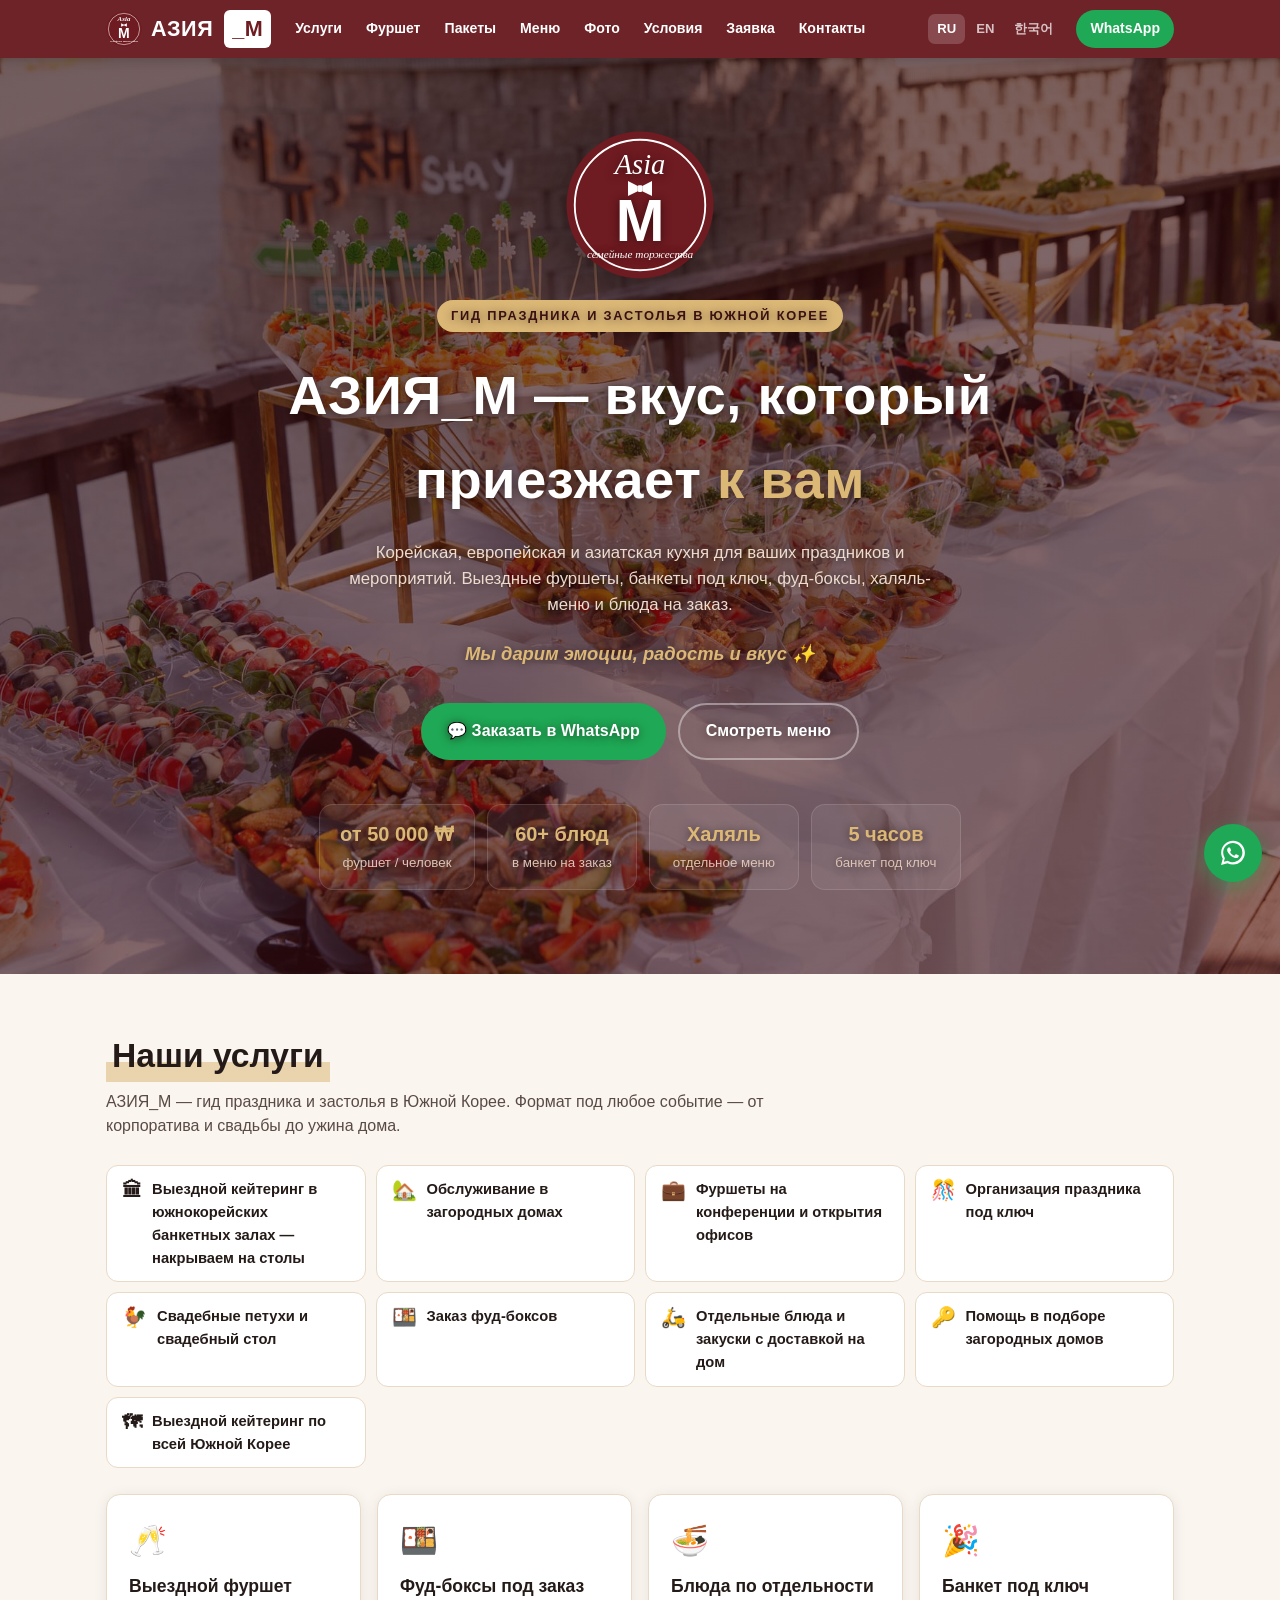
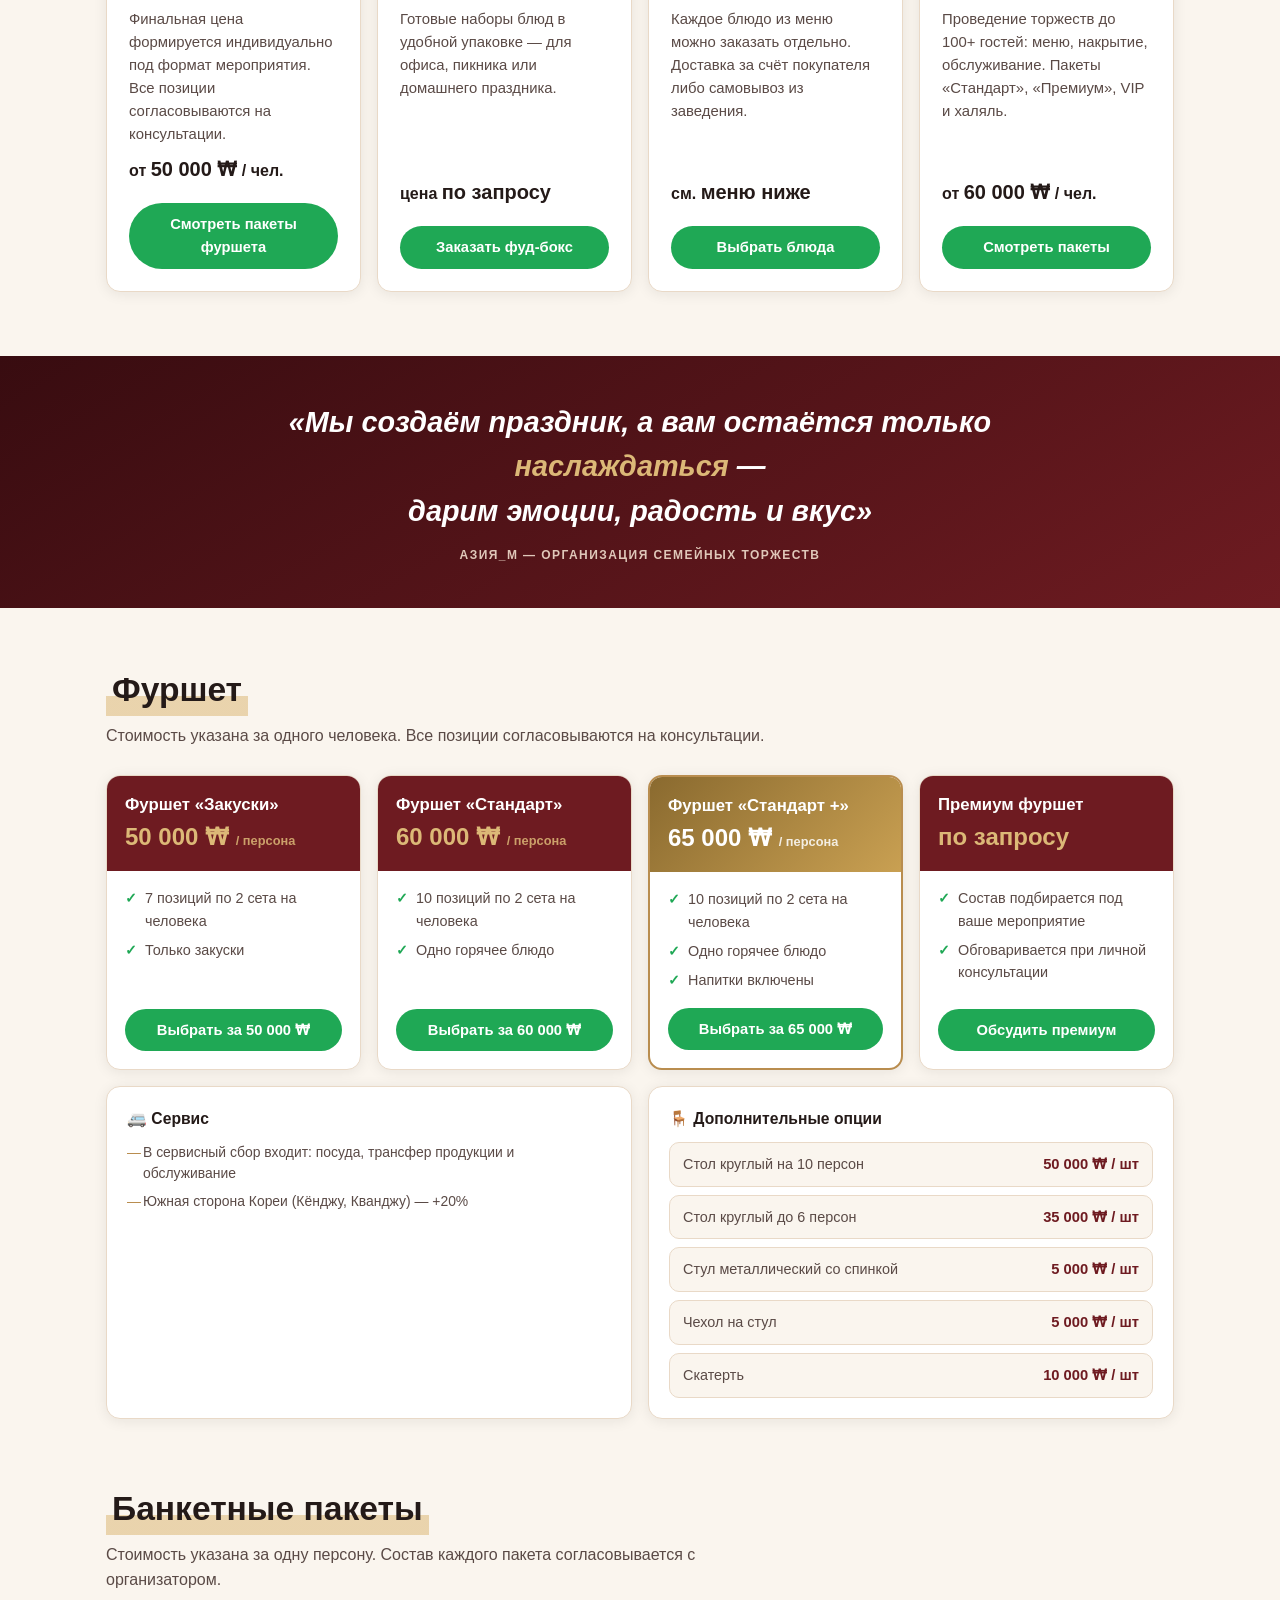
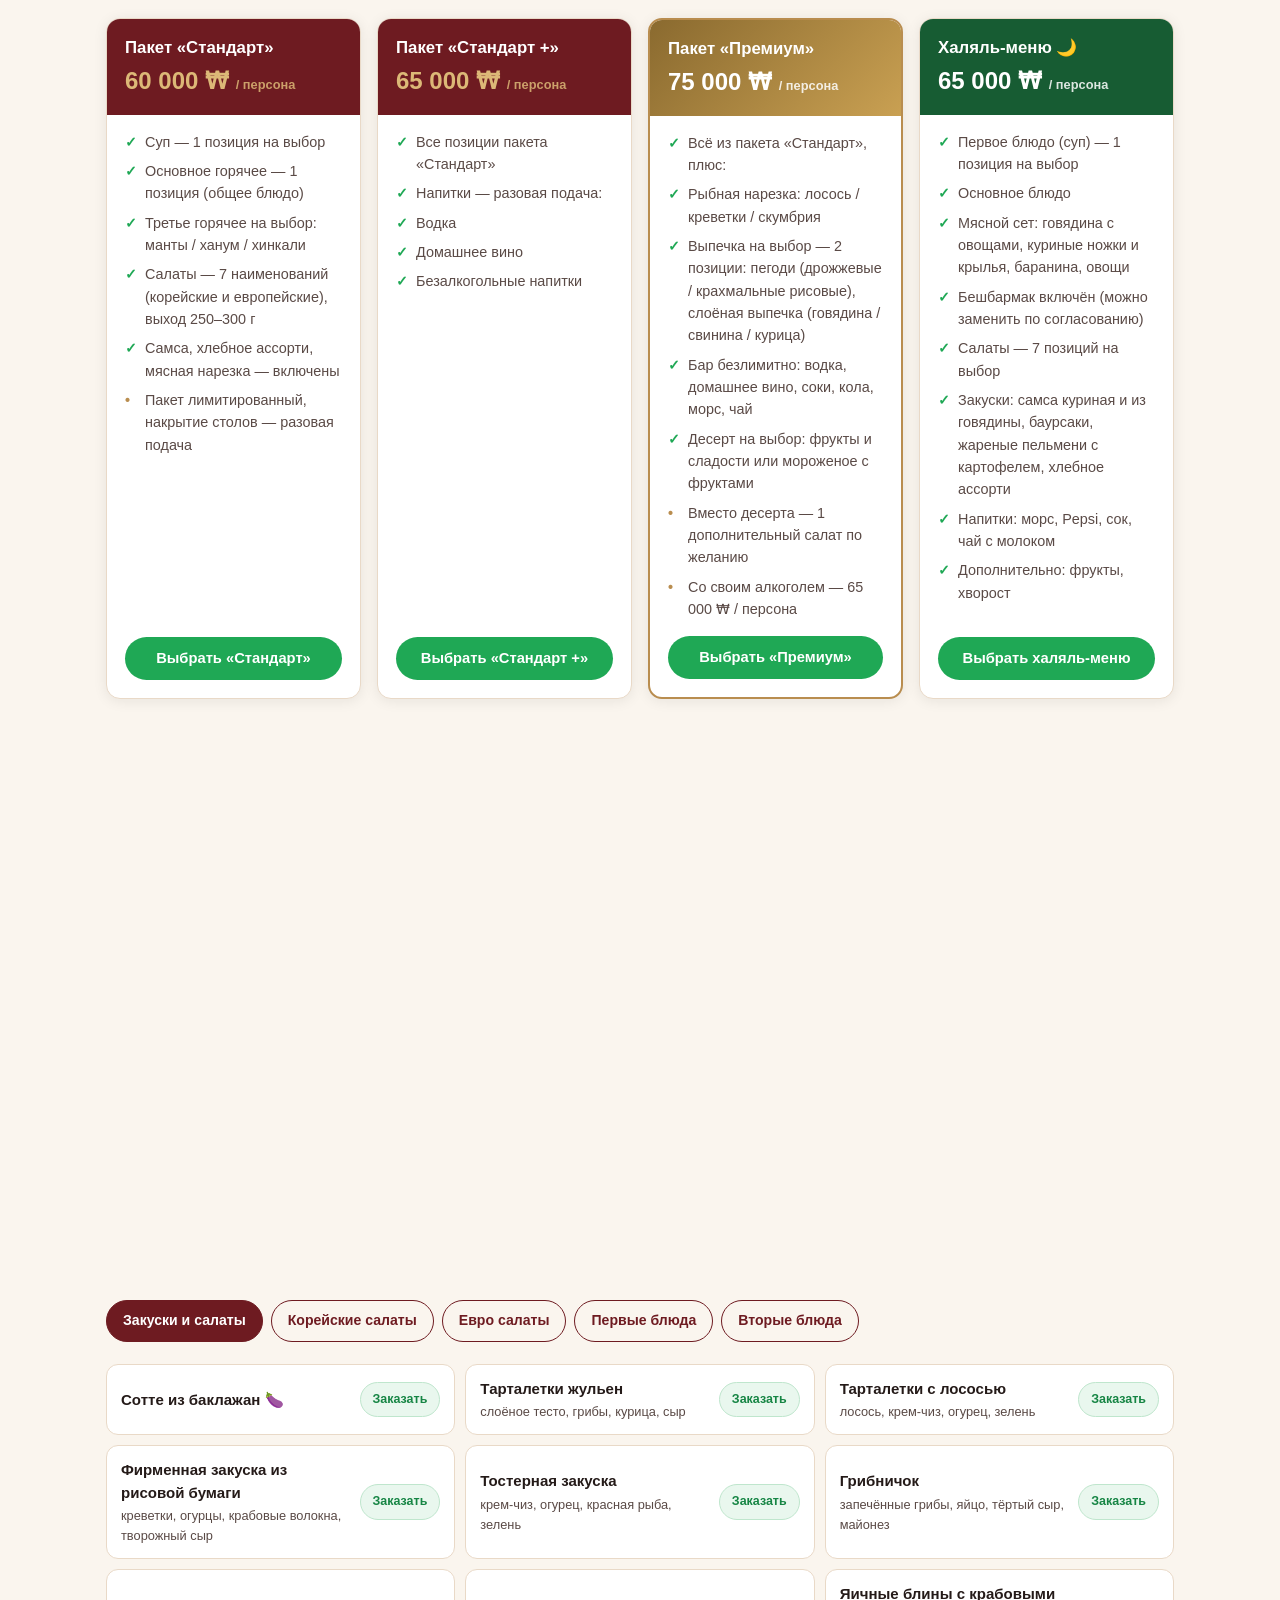
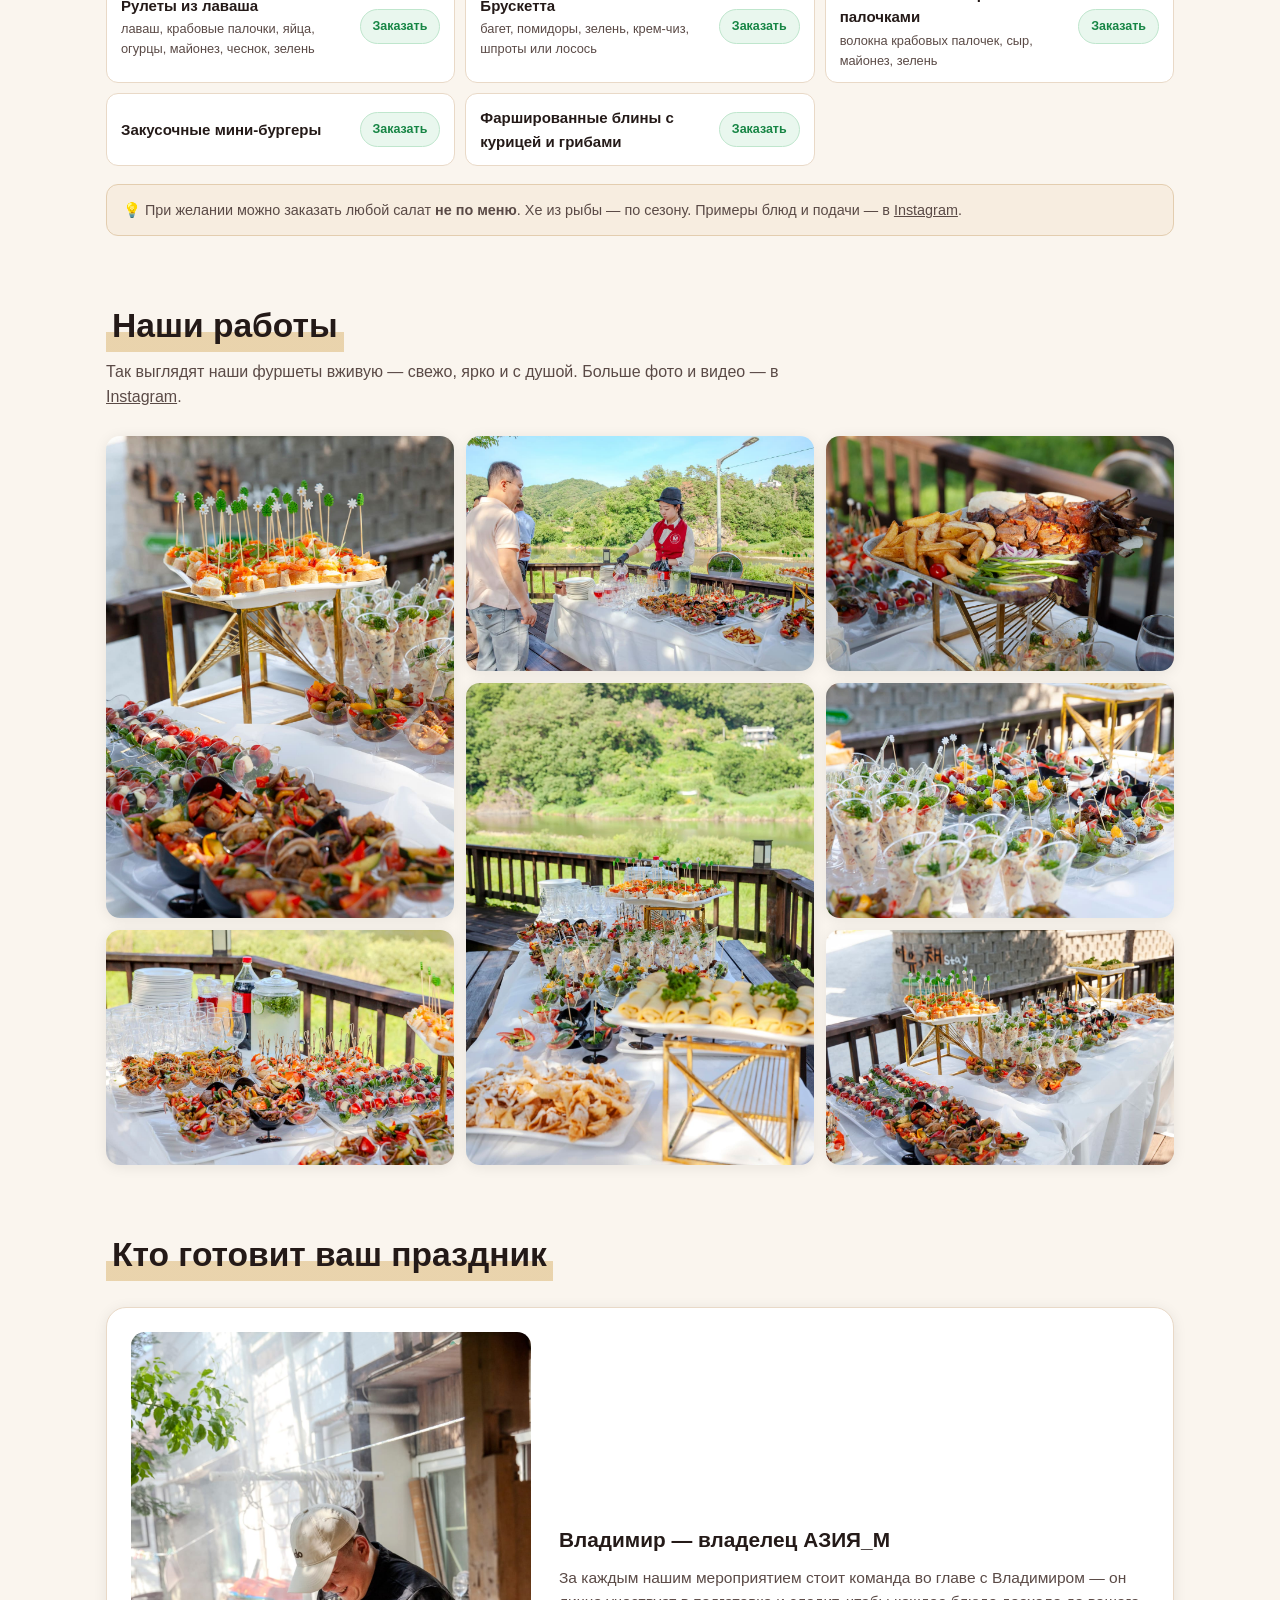
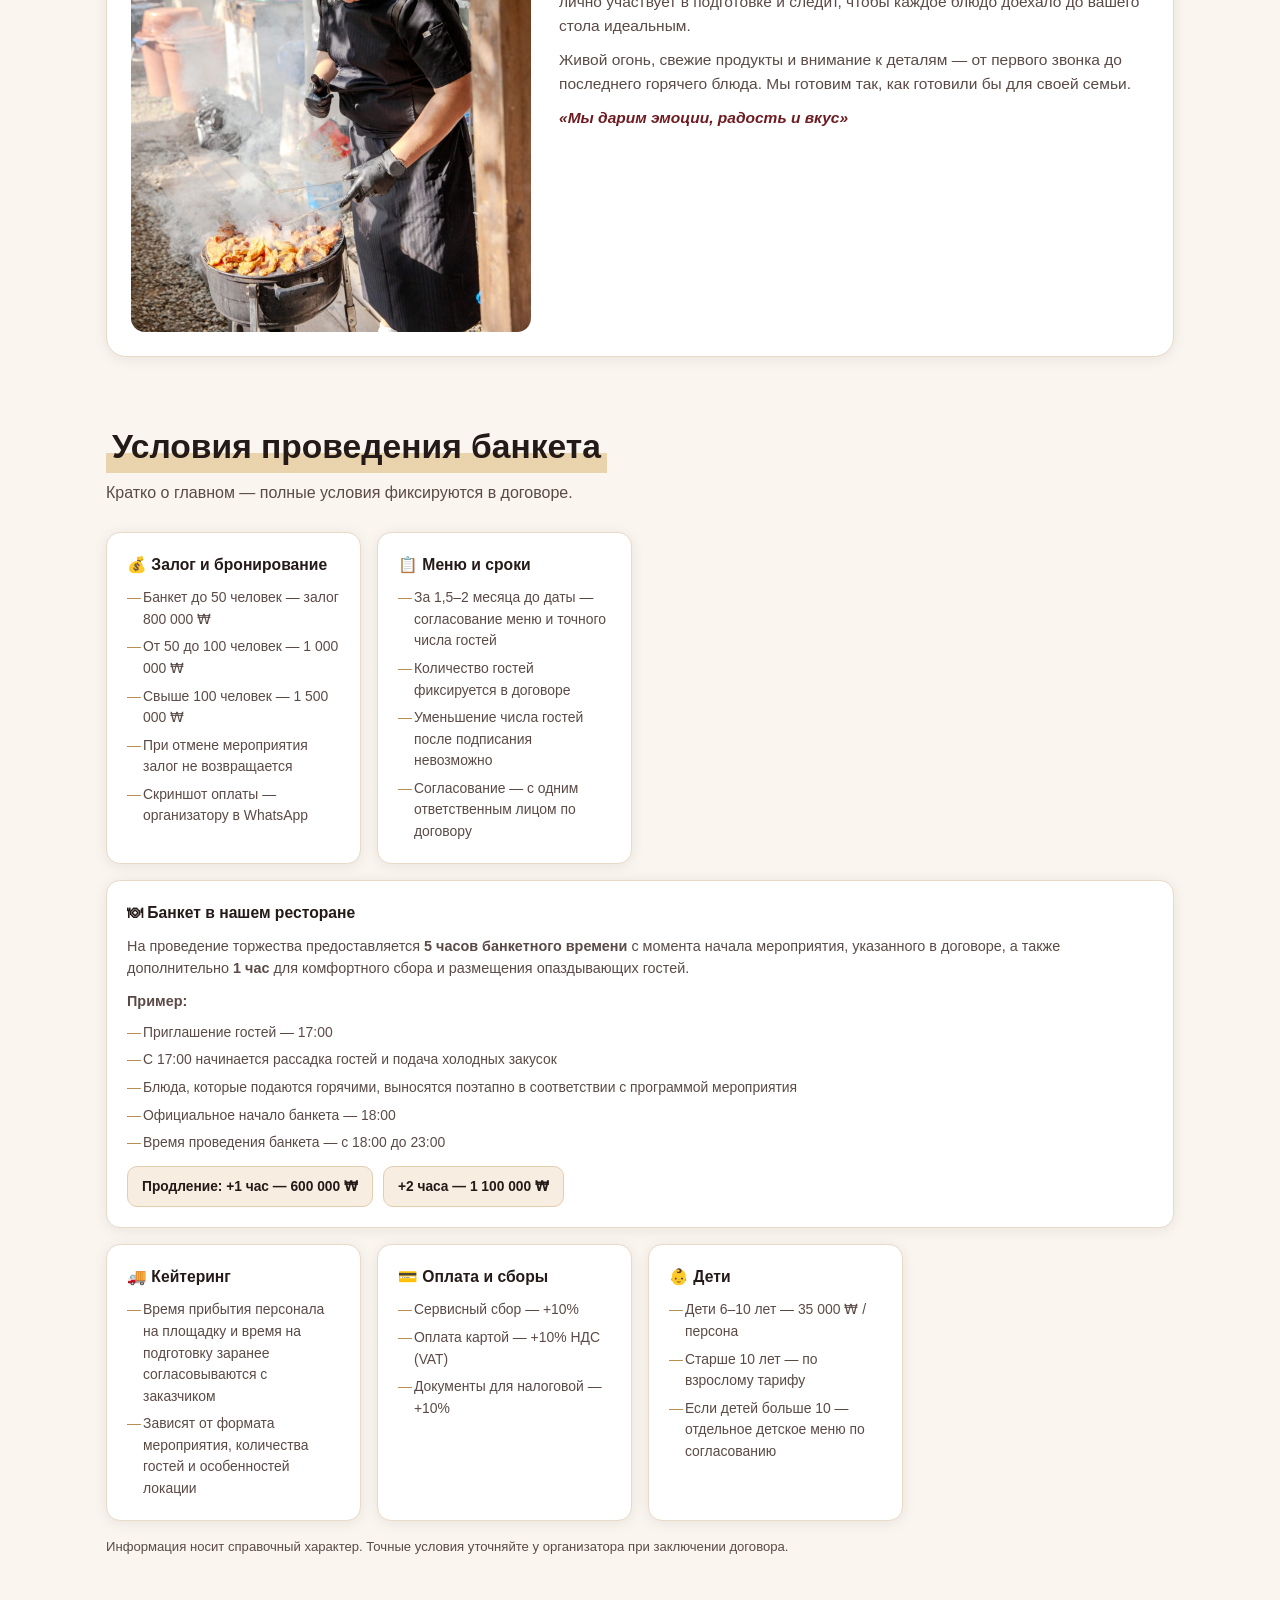
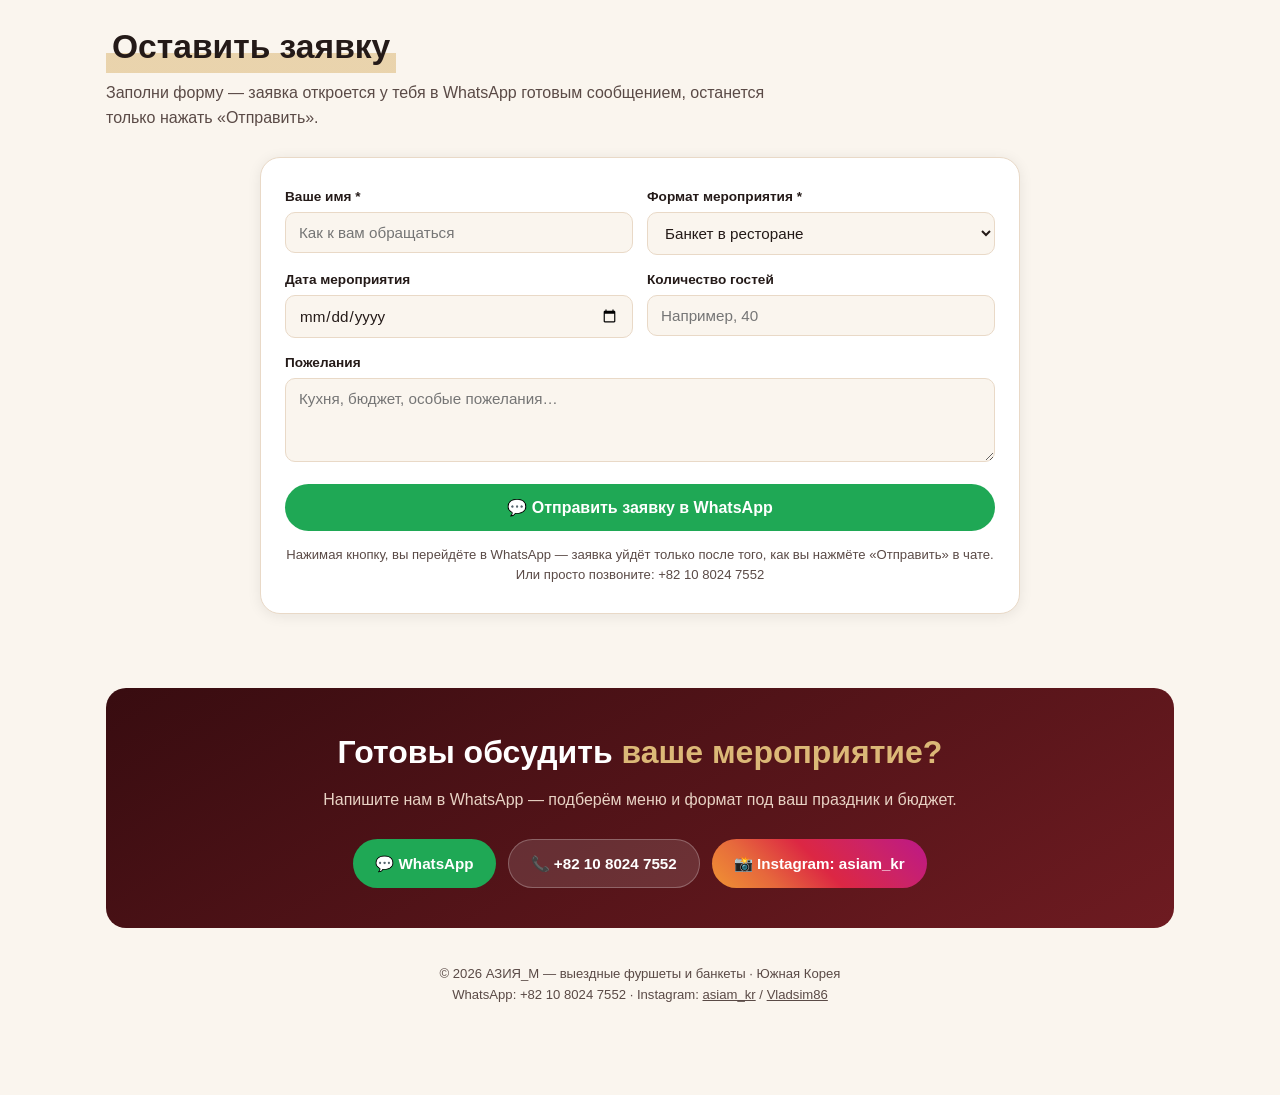
==== commit 7d862126: "Add buffet section with packages, service fee and add-ons New 'Фуршет' section (RU/EN/KO) before ban" ====
--- a/index.html
+++ b/index.html
@@ -4,7 +4,7 @@
 <meta charset="UTF-8">
 <meta name="viewport" content="width=device-width, initial-scale=1.0">
 <title>АЗИЯ_М — выездные фуршеты и банкеты в Корее | Корейская, европейская и азиатская кухня</title>
-<meta name="description" content="АЗИЯ_М — выездные фуршеты от 60 000 ₩/чел, банкеты, фуд-боксы и блюда на заказ. Корейские и евро салаты, супы, вторые блюда, халяль-меню. Заказ через WhatsApp: +82 10 8024 7552">
+<meta name="description" content="АЗИЯ_М — выездные фуршеты от 50 000 ₩/чел, банкеты, фуд-боксы и блюда на заказ. Корейские и евро салаты, супы, вторые блюда, халяль-меню. Заказ через WhatsApp: +82 10 8024 7552">
 <link rel="icon" href="data:image/svg+xml,<svg xmlns='http://www.w3.org/2000/svg' viewBox='0 0 100 100'><text y='.9em' font-size='90'>🥢</text></svg>">
 <link rel="alternate" hreflang="ru" href="https://zerorare.github.io/asiam/">
 <link rel="alternate" hreflang="en" href="https://zerorare.github.io/asiam/en.html">
@@ -28,6 +28,7 @@
       АЗИЯ<span>_М</span></div>
     <nav class="nav-links">
       <a href="#services">Услуги</a>
+      <a href="#buffet">Фуршет</a>
       <a href="#packages">Пакеты</a>
       <a href="#menu">Меню</a>
       <a href="#gallery">Фото</a>
@@ -64,7 +65,7 @@
     <a class="btn btn-ghost" href="#menu">Смотреть меню</a>
   </div>
   <div class="facts">
-    <div class="fact"><b>от 60 000 ₩</b><small>фуршет / человек</small></div>
+    <div class="fact"><b>от 50 000 ₩</b><small>фуршет / человек</small></div>
     <div class="fact"><b>60+ блюд</b><small>в меню на заказ</small></div>
     <div class="fact"><b>Халяль</b><small>отдельное меню</small></div>
     <div class="fact"><b>5 часов</b><small>банкет под ключ</small></div>
@@ -92,8 +93,8 @@
       <div class="ico">🥂</div>
       <h3>Выездной фуршет</h3>
       <p>Финальная цена формируется индивидуально под формат мероприятия. Все позиции согласовываются на консультации.</p>
-      <div class="price">от <b>60 000 ₩</b> / чел.</div>
-      <a class="order" href="https://wa.me/821080247552?text=%D0%97%D0%B4%D1%80%D0%B0%D0%B2%D1%81%D1%82%D0%B2%D1%83%D0%B9%D1%82%D0%B5!%20%D0%98%D0%BD%D1%82%D0%B5%D1%80%D0%B5%D1%81%D1%83%D0%B5%D1%82%20%D0%B2%D1%8B%D0%B5%D0%B7%D0%B4%D0%BD%D0%BE%D0%B9%20%D1%84%D1%83%D1%80%D1%88%D0%B5%D1%82" target="_blank" rel="noopener">Обсудить фуршет</a>
+      <div class="price">от <b>50 000 ₩</b> / чел.</div>
+      <a class="order" href="#buffet">Смотреть пакеты фуршета</a>
     </div>
     <div class="card">
       <div class="ico">🍱</div>
@@ -123,6 +124,83 @@
   <div class="q">«Мы создаём праздник, а вам остаётся только <em>наслаждаться</em> —<br>дарим эмоции, радость и вкус»</div>
   <small>АЗИЯ_М — организация семейных торжеств</small>
 </div>
+
+<section id="buffet">
+  <div class="sec-head">
+    <h2>Фуршет</h2>
+    <p>Стоимость указана за одного человека. Все позиции согласовываются на консультации.</p>
+  </div>
+  <div class="packs">
+    <div class="pack">
+      <div class="top">
+        <h3>Фуршет «Закуски»</h3>
+        <div class="p-price">50 000 ₩ <small>/ персона</small></div>
+      </div>
+      <ul>
+        <li>7 позиций по 2 сета на человека</li>
+        <li>Только закуски</li>
+      </ul>
+      <div class="foot"><a href="https://wa.me/821080247552?text=%D0%97%D0%B4%D1%80%D0%B0%D0%B2%D1%81%D1%82%D0%B2%D1%83%D0%B9%D1%82%D0%B5!%20%D0%98%D0%BD%D1%82%D0%B5%D1%80%D0%B5%D1%81%D1%83%D0%B5%D1%82%20%D1%84%D1%83%D1%80%D1%88%D0%B5%D1%82%20%C2%AB%D0%97%D0%B0%D0%BA%D1%83%D1%81%D0%BA%D0%B8%C2%BB%20%E2%80%94%2050%20000%20%E2%82%A9%20%2F%20%D0%BF%D0%B5%D1%80%D1%81%D0%BE%D0%BD%D0%B0" target="_blank" rel="noopener">Выбрать за 50 000 ₩</a></div>
+    </div>
+
+    <div class="pack">
+      <div class="top">
+        <h3>Фуршет «Стандарт»</h3>
+        <div class="p-price">60 000 ₩ <small>/ персона</small></div>
+      </div>
+      <ul>
+        <li>10 позиций по 2 сета на человека</li>
+        <li>Одно горячее блюдо</li>
+      </ul>
+      <div class="foot"><a href="https://wa.me/821080247552?text=%D0%97%D0%B4%D1%80%D0%B0%D0%B2%D1%81%D1%82%D0%B2%D1%83%D0%B9%D1%82%D0%B5!%20%D0%98%D0%BD%D1%82%D0%B5%D1%80%D0%B5%D1%81%D1%83%D0%B5%D1%82%20%D1%84%D1%83%D1%80%D1%88%D0%B5%D1%82%20%C2%AB%D0%A1%D1%82%D0%B0%D0%BD%D0%B4%D0%B0%D1%80%D1%82%C2%BB%20%E2%80%94%2060%20000%20%E2%82%A9%20%2F%20%D0%BF%D0%B5%D1%80%D1%81%D0%BE%D0%BD%D0%B0" target="_blank" rel="noopener">Выбрать за 60 000 ₩</a></div>
+    </div>
+
+    <div class="pack featured">
+      <div class="top">
+        <h3>Фуршет «Стандарт +»</h3>
+        <div class="p-price">65 000 ₩ <small>/ персона</small></div>
+      </div>
+      <ul>
+        <li>10 позиций по 2 сета на человека</li>
+        <li>Одно горячее блюдо</li>
+        <li>Напитки включены</li>
+      </ul>
+      <div class="foot"><a href="https://wa.me/821080247552?text=%D0%97%D0%B4%D1%80%D0%B0%D0%B2%D1%81%D1%82%D0%B2%D1%83%D0%B9%D1%82%D0%B5!%20%D0%98%D0%BD%D1%82%D0%B5%D1%80%D0%B5%D1%81%D1%83%D0%B5%D1%82%20%D1%84%D1%83%D1%80%D1%88%D0%B5%D1%82%20%C2%AB%D0%A1%D1%82%D0%B0%D0%BD%D0%B4%D0%B0%D1%80%D1%82%20%2B%C2%BB%20%E2%80%94%2065%20000%20%E2%82%A9%20%2F%20%D0%BF%D0%B5%D1%80%D1%81%D0%BE%D0%BD%D0%B0" target="_blank" rel="noopener">Выбрать за 65 000 ₩</a></div>
+    </div>
+
+    <div class="pack">
+      <div class="top">
+        <h3>Премиум фуршет</h3>
+        <div class="p-price">по запросу</div>
+      </div>
+      <ul>
+        <li>Состав подбирается под ваше мероприятие</li>
+        <li>Обговаривается при личной консультации</li>
+      </ul>
+      <div class="foot"><a href="https://wa.me/821080247552?text=%D0%97%D0%B4%D1%80%D0%B0%D0%B2%D1%81%D1%82%D0%B2%D1%83%D0%B9%D1%82%D0%B5!%20%D0%98%D0%BD%D1%82%D0%B5%D1%80%D0%B5%D1%81%D1%83%D0%B5%D1%82%20%D0%BF%D1%80%D0%B5%D0%BC%D0%B8%D1%83%D0%BC%20%D1%84%D1%83%D1%80%D1%88%D0%B5%D1%82" target="_blank" rel="noopener">Обсудить премиум</a></div>
+    </div>
+  </div>
+
+  <div class="terms" style="margin-top:16px">
+    <div class="term">
+      <h3>🚐 Сервис</h3>
+      <ul>
+        <li>В сервисный сбор входит: посуда, трансфер продукции и обслуживание</li>
+        <li>Южная сторона Кореи (Кёнджу, Кванджу) — +20%</li>
+      </ul>
+    </div>
+    <div class="term">
+      <h3>🪑 Дополнительные опции</h3>
+      <div class="opt-list">
+        <div><span>Стол круглый на 10 персон</span><b>50 000 ₩ / шт</b></div>
+        <div><span>Стол круглый до 6 персон</span><b>35 000 ₩ / шт</b></div>
+        <div><span>Стул металлический со спинкой</span><b>5 000 ₩ / шт</b></div>
+        <div><span>Чехол на стул</span><b>5 000 ₩ / шт</b></div>
+        <div><span>Скатерть</span><b>10 000 ₩ / шт</b></div>
+      </div>
+    </div>
+  </div>
+</section>
 
 <section id="packages">
   <div class="sec-head">
--- a/css/style.css
+++ b/css/style.css
@@ -52,7 +52,7 @@
 .hero{
   background:
     linear-gradient(160deg, rgba(40,8,11,.66) 0%, rgba(66,14,19,.58) 100%),
-    url('img/hero.jpg') center/cover no-repeat;
+    url('../img/hero.jpg') center/cover no-repeat;
   text-shadow:0 1px 10px rgba(20,4,6,.55);
   color:#fff;text-align:center;padding:72px 16px 84px;
 }
@@ -363,3 +363,10 @@
   html{scroll-behavior:auto}
   .js .reveal{opacity:1;transform:none}
 }
+
+/* buffet options price list */
+.opt-list{display:grid;gap:8px}
+.opt-list div{display:flex;justify-content:space-between;align-items:baseline;gap:14px;
+  font-size:.9rem;color:var(--ink-soft);padding:10px 13px;background:var(--paper);
+  border:1px solid var(--line);border-radius:10px}
+.opt-list b{white-space:nowrap;color:var(--wine);font-size:.92rem}
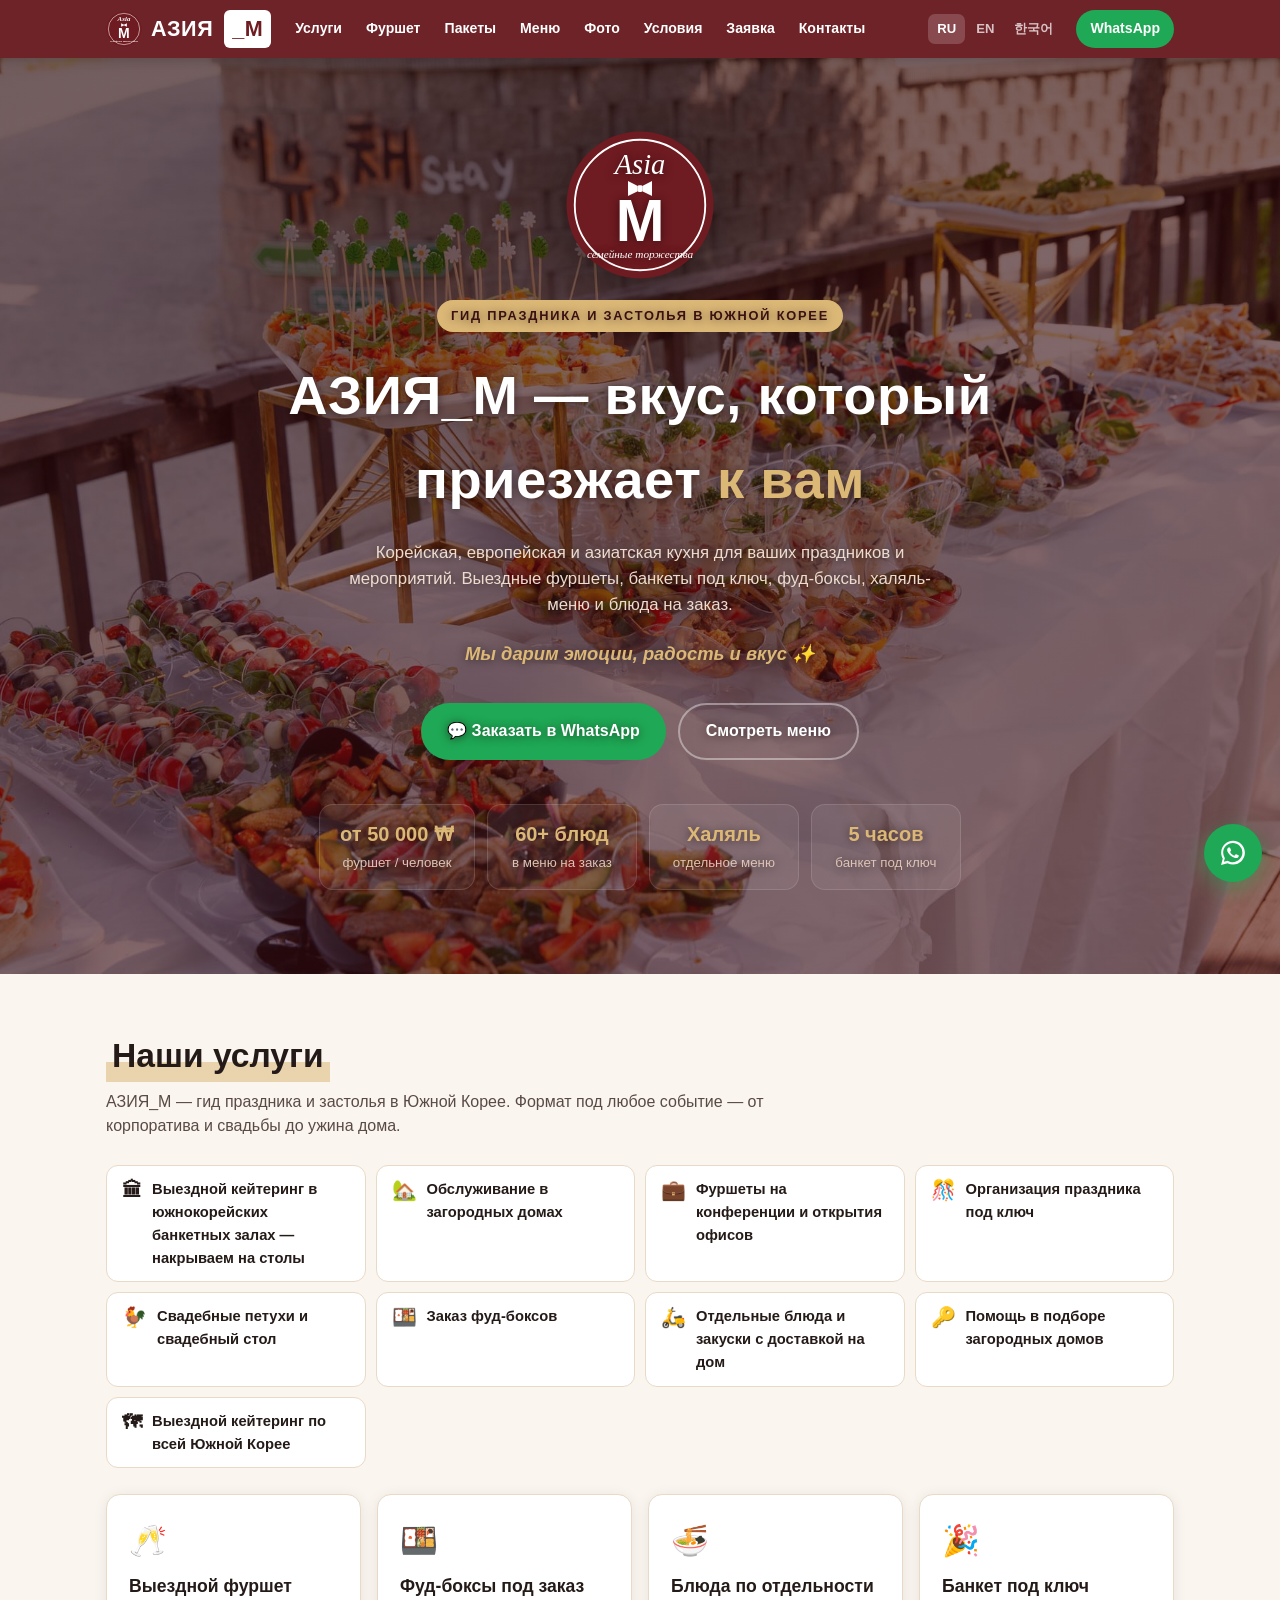
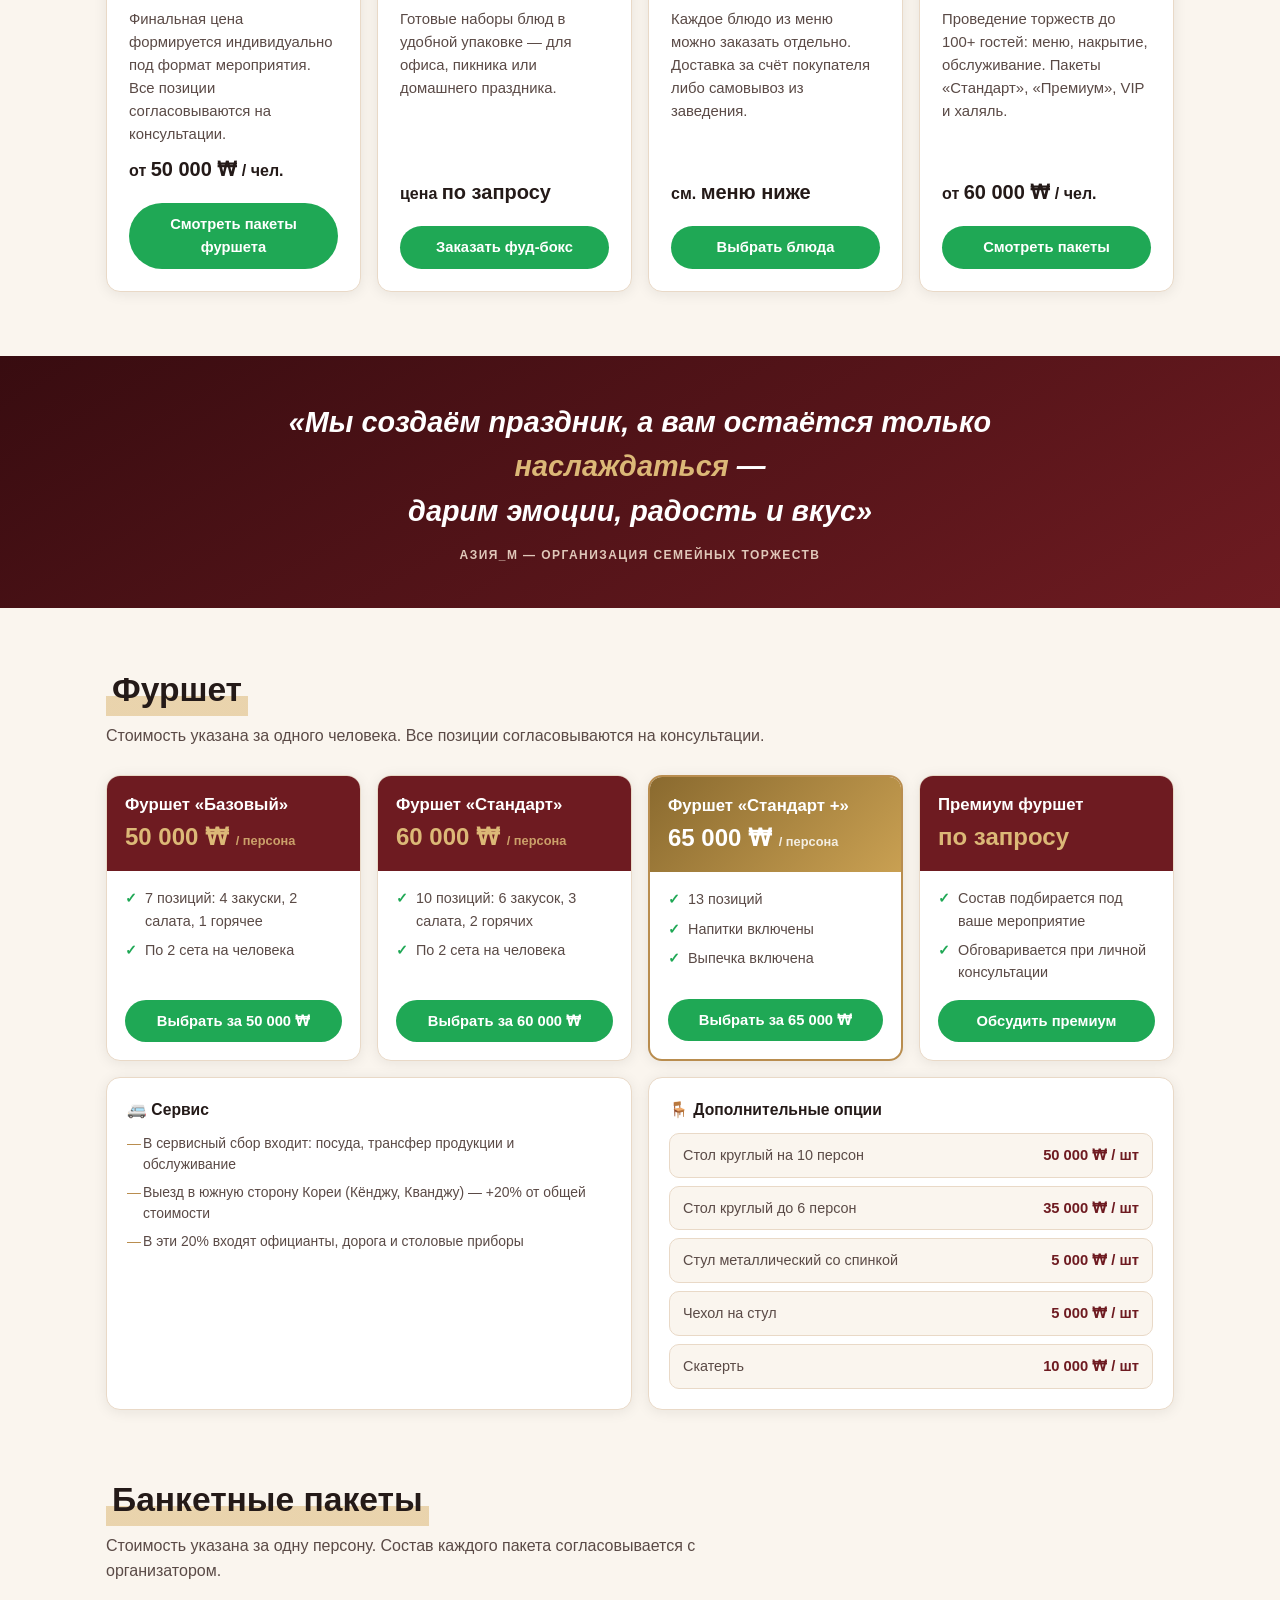
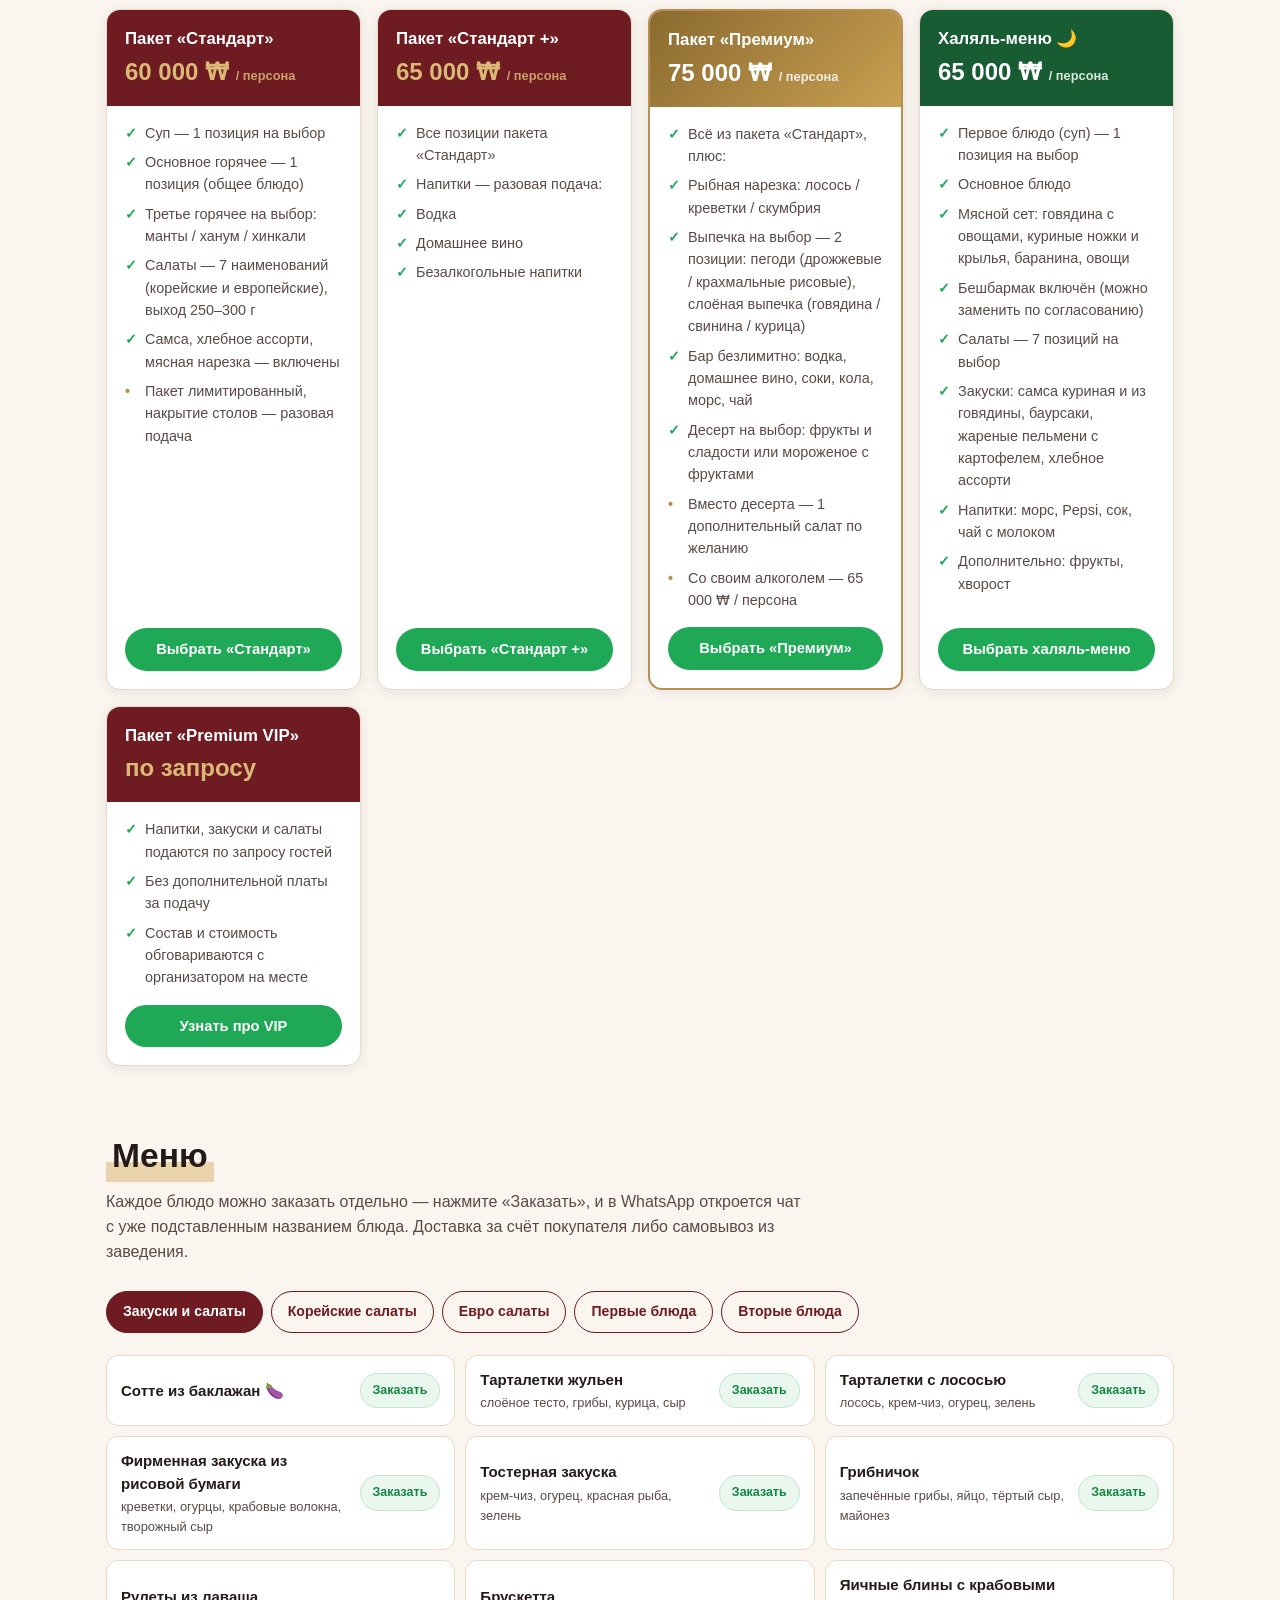
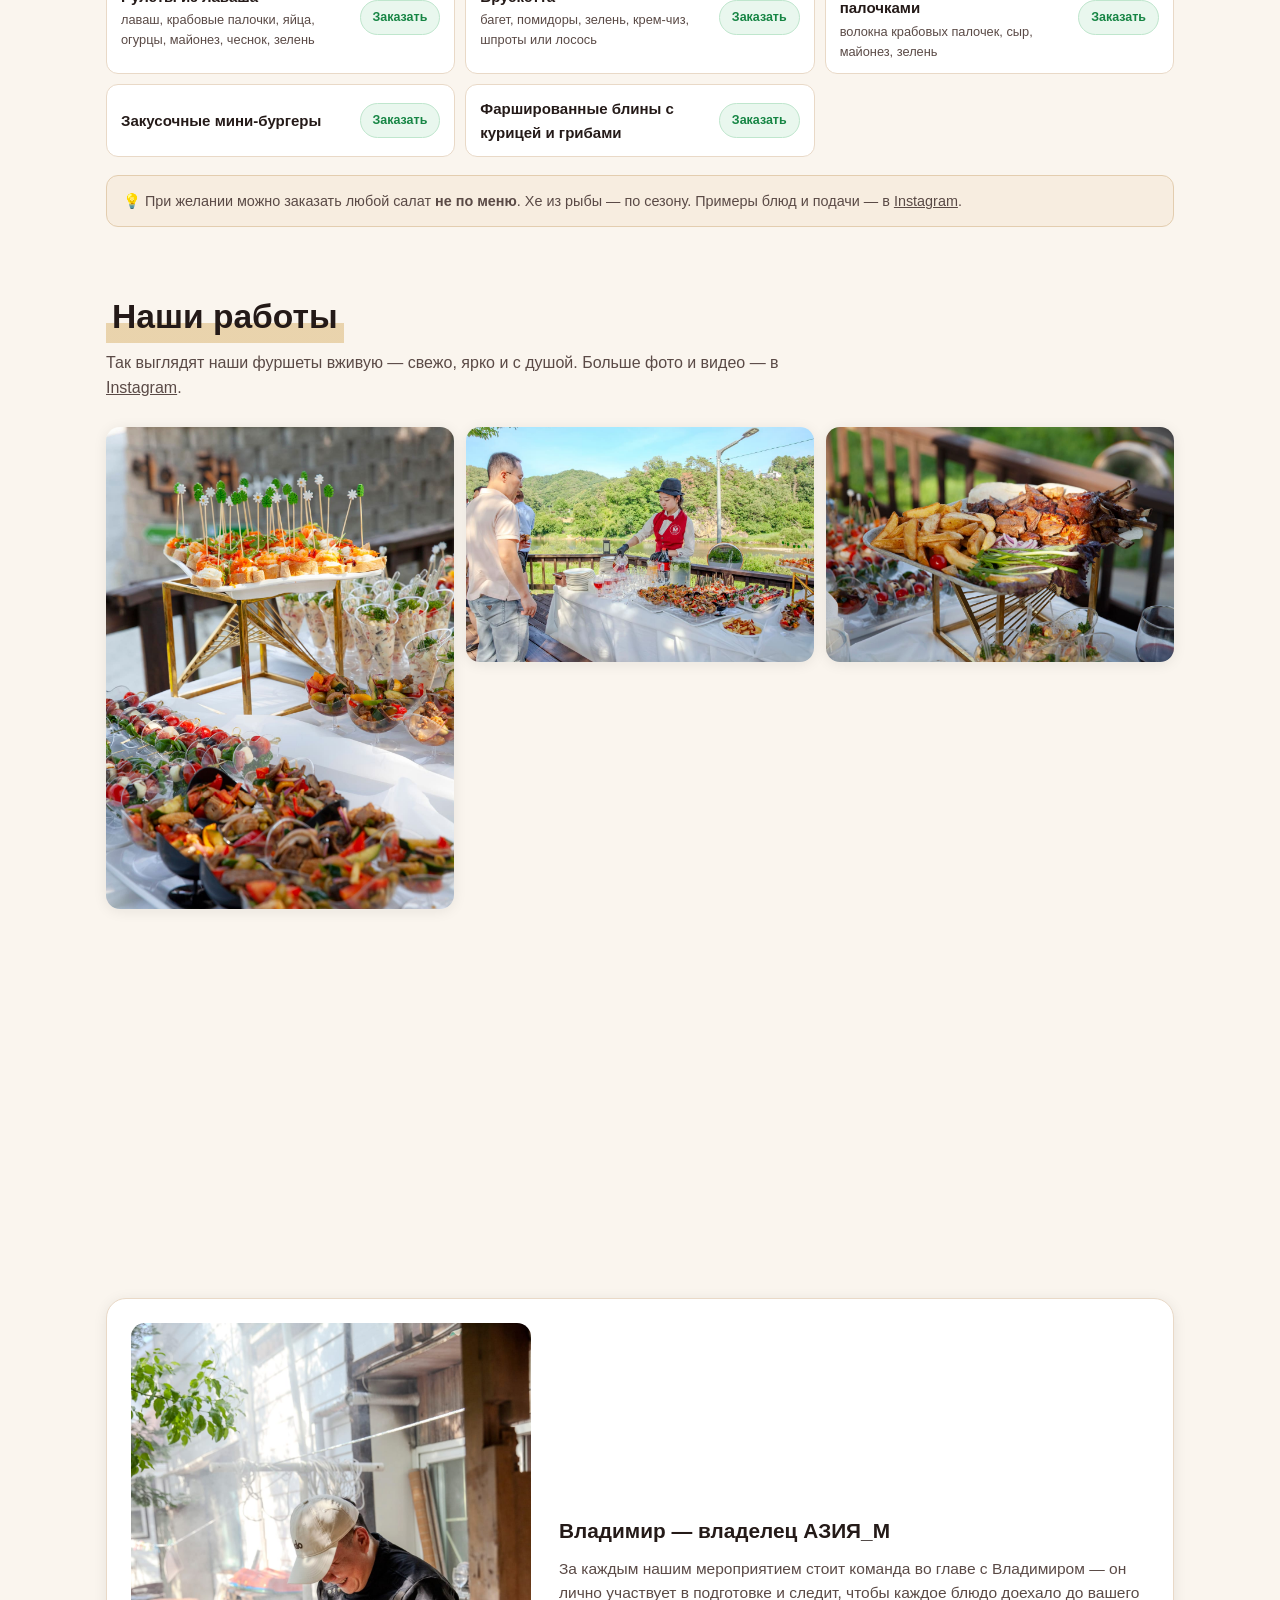
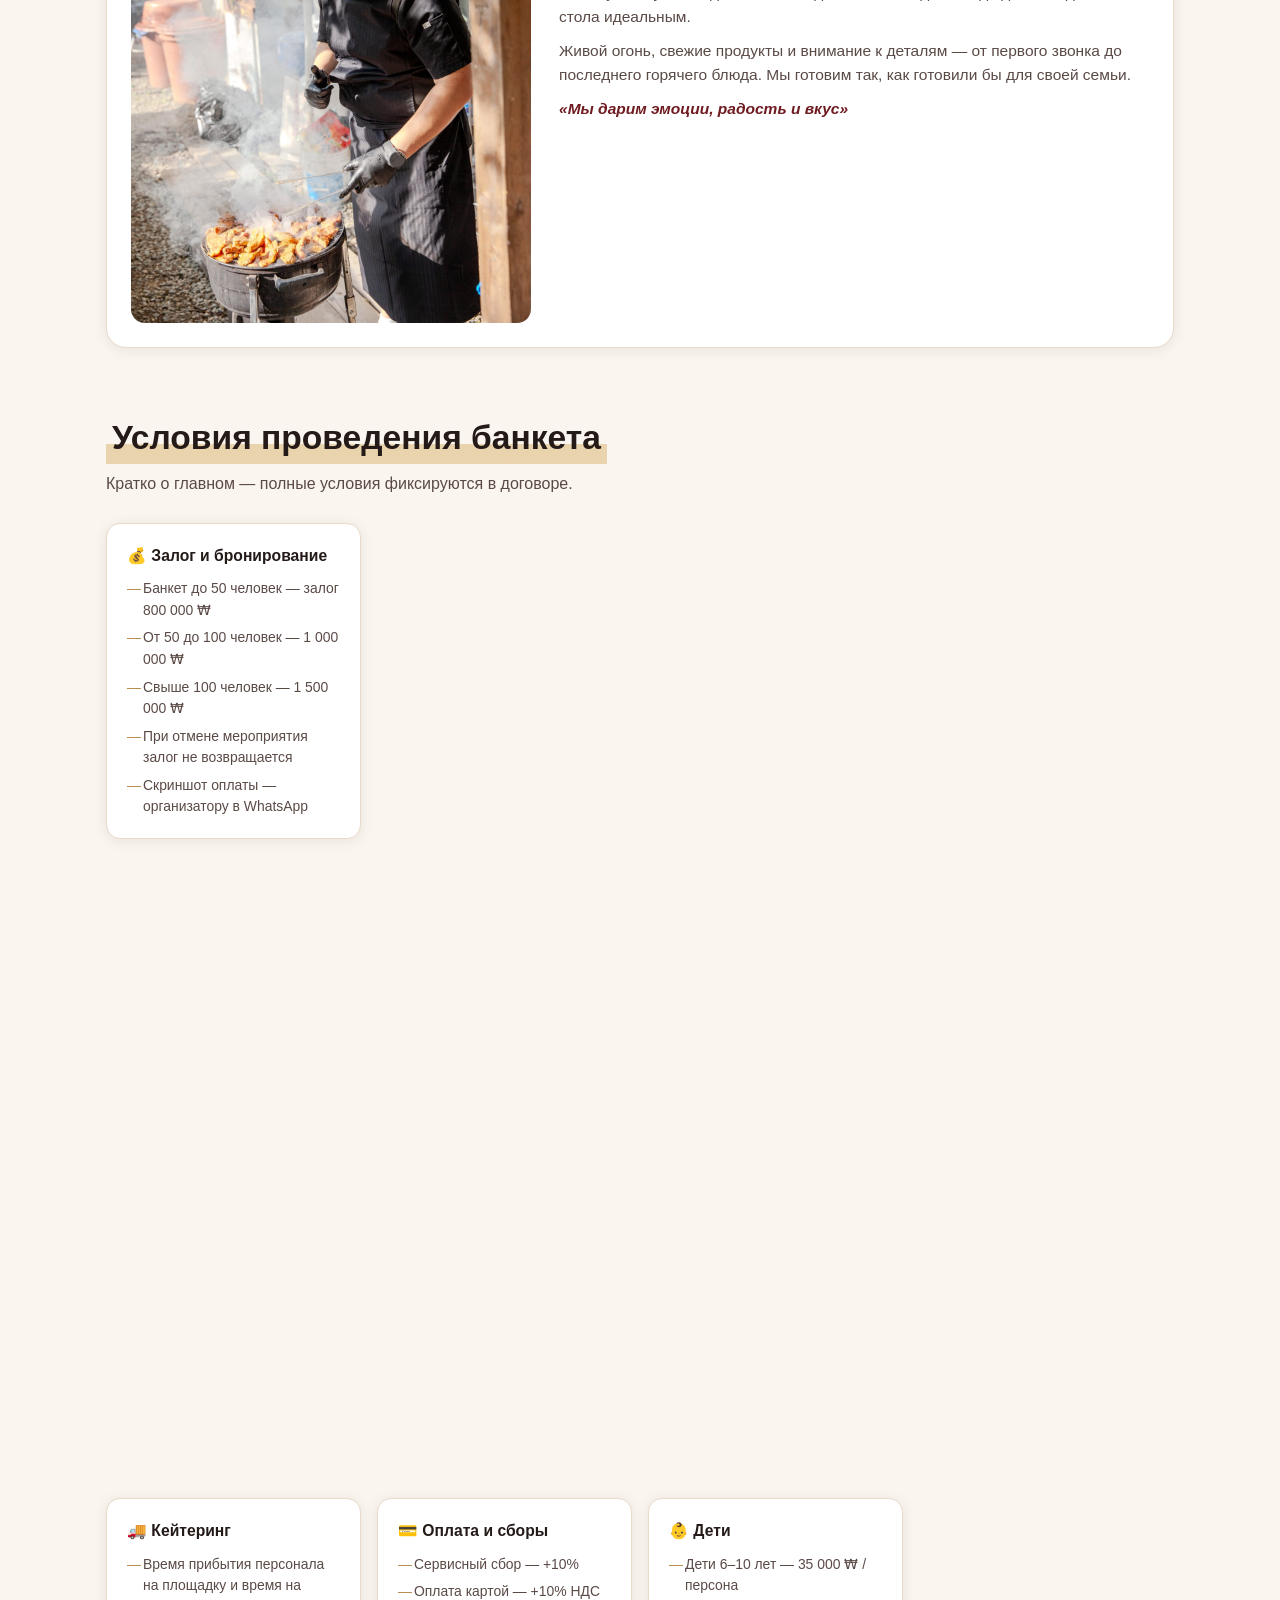
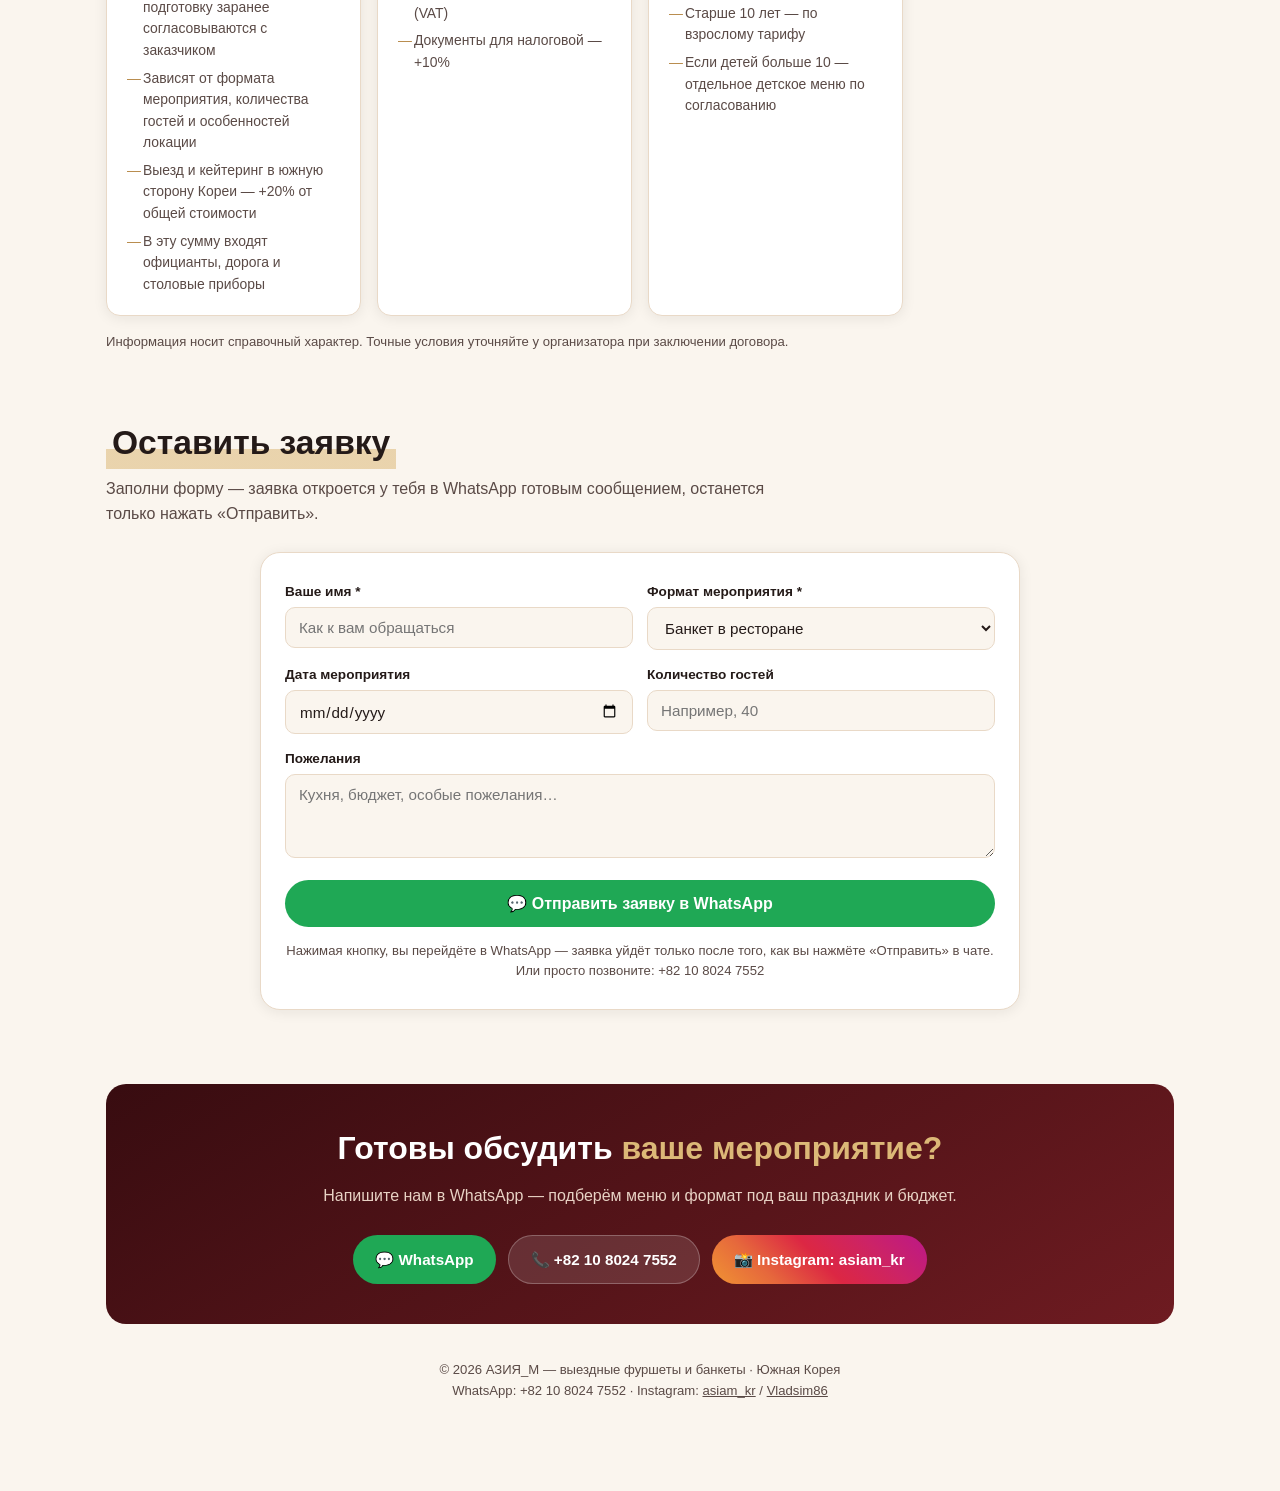
==== commit 1780836d: "Update buffet composition and banquet terms per owner's brief Buffet packages (RU/EN/KO): - 50k: 7 i" ====
--- a/index.html
+++ b/index.html
@@ -133,14 +133,14 @@
   <div class="packs">
     <div class="pack">
       <div class="top">
-        <h3>Фуршет «Закуски»</h3>
+        <h3>Фуршет «Базовый»</h3>
         <div class="p-price">50 000 ₩ <small>/ персона</small></div>
       </div>
       <ul>
-        <li>7 позиций по 2 сета на человека</li>
-        <li>Только закуски</li>
-      </ul>
-      <div class="foot"><a href="https://wa.me/821080247552?text=%D0%97%D0%B4%D1%80%D0%B0%D0%B2%D1%81%D1%82%D0%B2%D1%83%D0%B9%D1%82%D0%B5!%20%D0%98%D0%BD%D1%82%D0%B5%D1%80%D0%B5%D1%81%D1%83%D0%B5%D1%82%20%D1%84%D1%83%D1%80%D1%88%D0%B5%D1%82%20%C2%AB%D0%97%D0%B0%D0%BA%D1%83%D1%81%D0%BA%D0%B8%C2%BB%20%E2%80%94%2050%20000%20%E2%82%A9%20%2F%20%D0%BF%D0%B5%D1%80%D1%81%D0%BE%D0%BD%D0%B0" target="_blank" rel="noopener">Выбрать за 50 000 ₩</a></div>
+        <li>7 позиций: 4 закуски, 2 салата, 1 горячее</li>
+        <li>По 2 сета на человека</li>
+      </ul>
+      <div class="foot"><a href="https://wa.me/821080247552?text=%D0%97%D0%B4%D1%80%D0%B0%D0%B2%D1%81%D1%82%D0%B2%D1%83%D0%B9%D1%82%D0%B5!%20%D0%98%D0%BD%D1%82%D0%B5%D1%80%D0%B5%D1%81%D1%83%D0%B5%D1%82%20%D1%84%D1%83%D1%80%D1%88%D0%B5%D1%82%20%C2%AB%D0%91%D0%B0%D0%B7%D0%BE%D0%B2%D1%8B%D0%B9%C2%BB%20%E2%80%94%2050%20000%20%E2%82%A9%20%2F%20%D0%BF%D0%B5%D1%80%D1%81%D0%BE%D0%BD%D0%B0" target="_blank" rel="noopener">Выбрать за 50 000 ₩</a></div>
     </div>
 
     <div class="pack">
@@ -149,8 +149,8 @@
         <div class="p-price">60 000 ₩ <small>/ персона</small></div>
       </div>
       <ul>
-        <li>10 позиций по 2 сета на человека</li>
-        <li>Одно горячее блюдо</li>
+        <li>10 позиций: 6 закусок, 3 салата, 2 горячих</li>
+        <li>По 2 сета на человека</li>
       </ul>
       <div class="foot"><a href="https://wa.me/821080247552?text=%D0%97%D0%B4%D1%80%D0%B0%D0%B2%D1%81%D1%82%D0%B2%D1%83%D0%B9%D1%82%D0%B5!%20%D0%98%D0%BD%D1%82%D0%B5%D1%80%D0%B5%D1%81%D1%83%D0%B5%D1%82%20%D1%84%D1%83%D1%80%D1%88%D0%B5%D1%82%20%C2%AB%D0%A1%D1%82%D0%B0%D0%BD%D0%B4%D0%B0%D1%80%D1%82%C2%BB%20%E2%80%94%2060%20000%20%E2%82%A9%20%2F%20%D0%BF%D0%B5%D1%80%D1%81%D0%BE%D0%BD%D0%B0" target="_blank" rel="noopener">Выбрать за 60 000 ₩</a></div>
     </div>
@@ -161,9 +161,9 @@
         <div class="p-price">65 000 ₩ <small>/ персона</small></div>
       </div>
       <ul>
-        <li>10 позиций по 2 сета на человека</li>
-        <li>Одно горячее блюдо</li>
+        <li>13 позиций</li>
         <li>Напитки включены</li>
+        <li>Выпечка включена</li>
       </ul>
       <div class="foot"><a href="https://wa.me/821080247552?text=%D0%97%D0%B4%D1%80%D0%B0%D0%B2%D1%81%D1%82%D0%B2%D1%83%D0%B9%D1%82%D0%B5!%20%D0%98%D0%BD%D1%82%D0%B5%D1%80%D0%B5%D1%81%D1%83%D0%B5%D1%82%20%D1%84%D1%83%D1%80%D1%88%D0%B5%D1%82%20%C2%AB%D0%A1%D1%82%D0%B0%D0%BD%D0%B4%D0%B0%D1%80%D1%82%20%2B%C2%BB%20%E2%80%94%2065%20000%20%E2%82%A9%20%2F%20%D0%BF%D0%B5%D1%80%D1%81%D0%BE%D0%BD%D0%B0" target="_blank" rel="noopener">Выбрать за 65 000 ₩</a></div>
     </div>
@@ -186,7 +186,8 @@
       <h3>🚐 Сервис</h3>
       <ul>
         <li>В сервисный сбор входит: посуда, трансфер продукции и обслуживание</li>
-        <li>Южная сторона Кореи (Кёнджу, Кванджу) — +20%</li>
+        <li>Выезд в южную сторону Кореи (Кёнджу, Кванджу) — +20% от общей стоимости</li>
+        <li>В эти 20% входят официанты, дорога и столовые приборы</li>
       </ul>
     </div>
     <div class="term">
@@ -462,12 +463,15 @@
         <li>Скриншот оплаты — организатору в WhatsApp</li>
       </ul>
     </div>
-    <div class="term">
-      <h3>📋 Меню и сроки</h3>
-      <ul>
-        <li>За 1,5–2 месяца до даты — согласование меню и точного числа гостей</li>
-        <li>Количество гостей фиксируется в договоре</li>
-        <li>Уменьшение числа гостей после подписания невозможно</li>
+    <div class="term wide">
+      <h3>📋 Согласование меню и оплата</h3>
+      <p class="lead">После того как дата вашего торжества закреплена, <b>за 1,5–2 месяца до начала</b>
+        вы созваниваетесь с нами и обсуждаете меню, указав количество человек — оно фиксируется в контракте.</p>
+      <ul>
+        <li>Уменьшить количество человек после подписания нельзя, увеличить — можно</li>
+        <li>После согласования меню суммируется общая сумма, и заказчик доплачивает <b>35%</b> от ранее внесённой суммы</li>
+        <li>Остаток суммы оплачивается после банкета</li>
+        <li>Резервные столы нужно уточнить и сообщить заранее</li>
         <li>Согласование — с одним ответственным лицом по договору</li>
       </ul>
     </div>
@@ -494,6 +498,8 @@
       <ul>
         <li>Время прибытия персонала на площадку и время на подготовку заранее согласовываются с заказчиком</li>
         <li>Зависят от формата мероприятия, количества гостей и особенностей локации</li>
+        <li>Выезд и кейтеринг в южную сторону Кореи — +20% от общей стоимости</li>
+        <li>В эту сумму входят официанты, дорога и столовые приборы</li>
       </ul>
     </div>
     <div class="term">
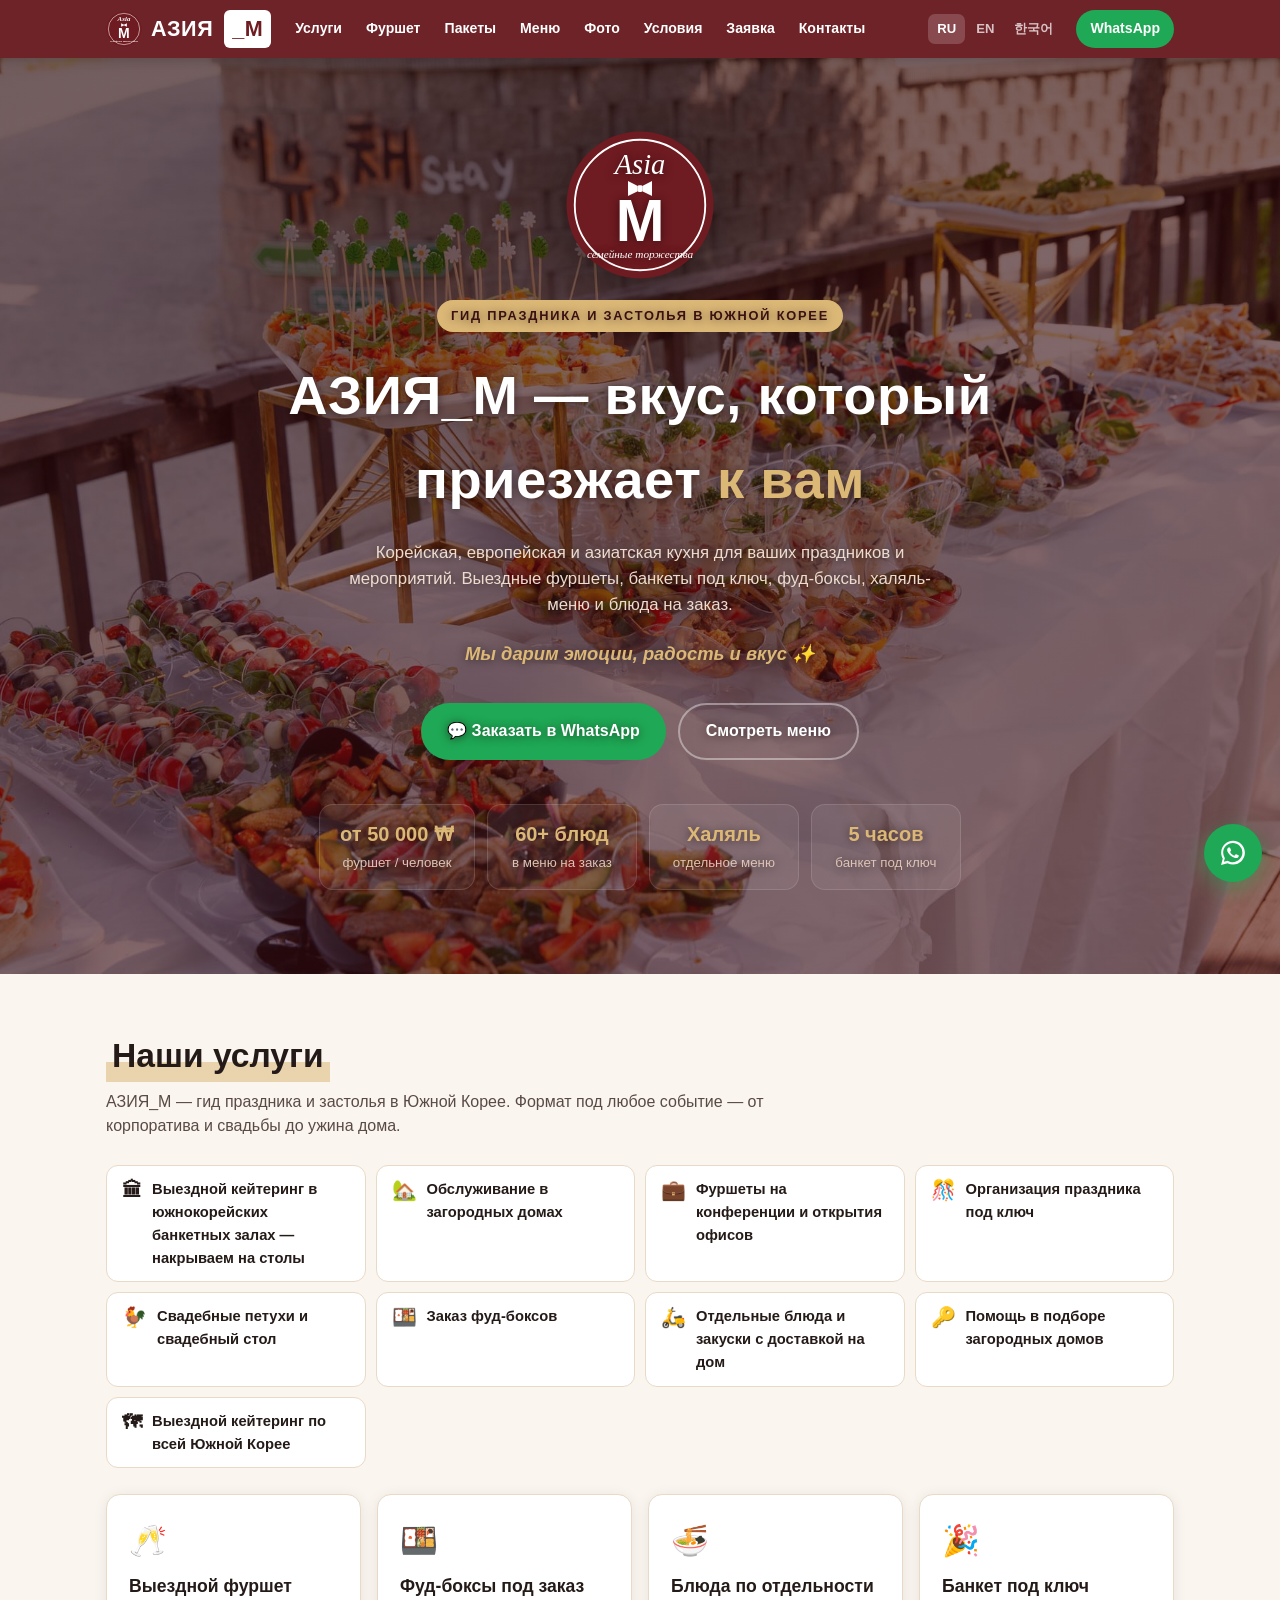
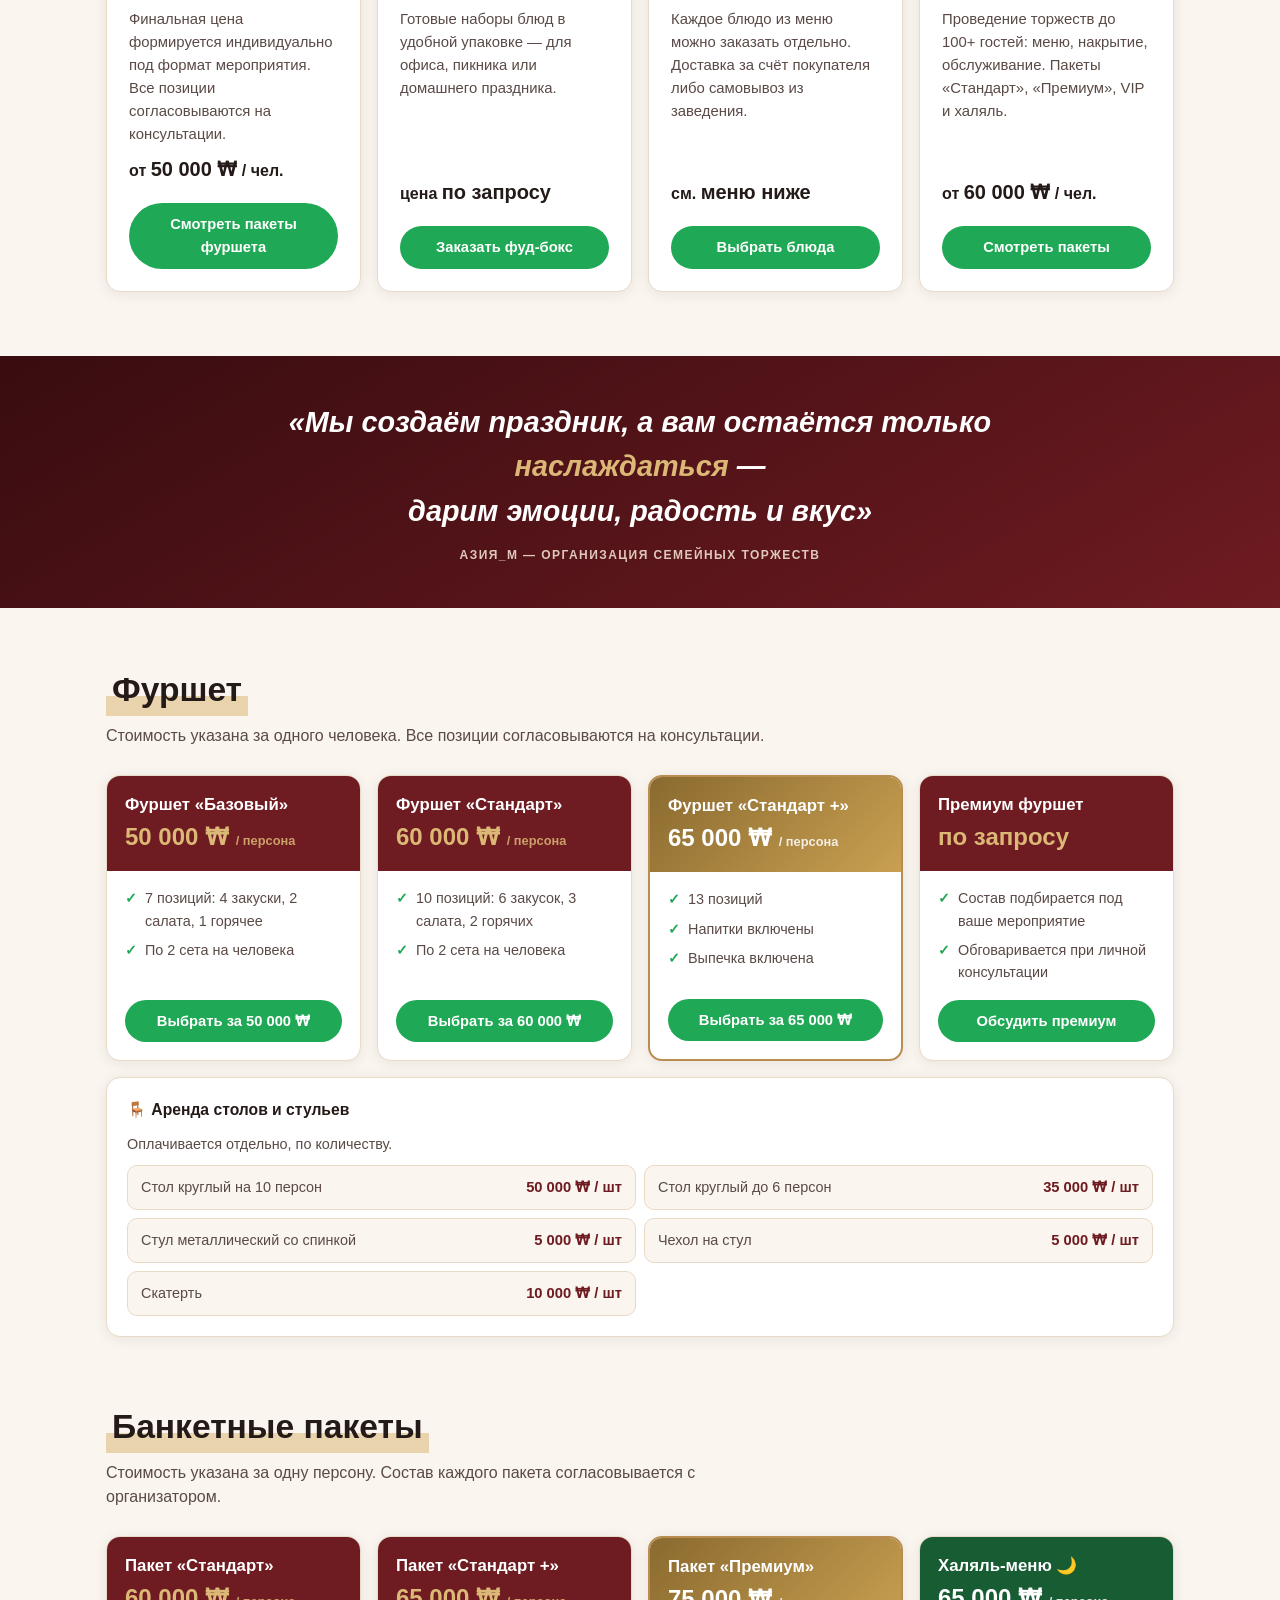
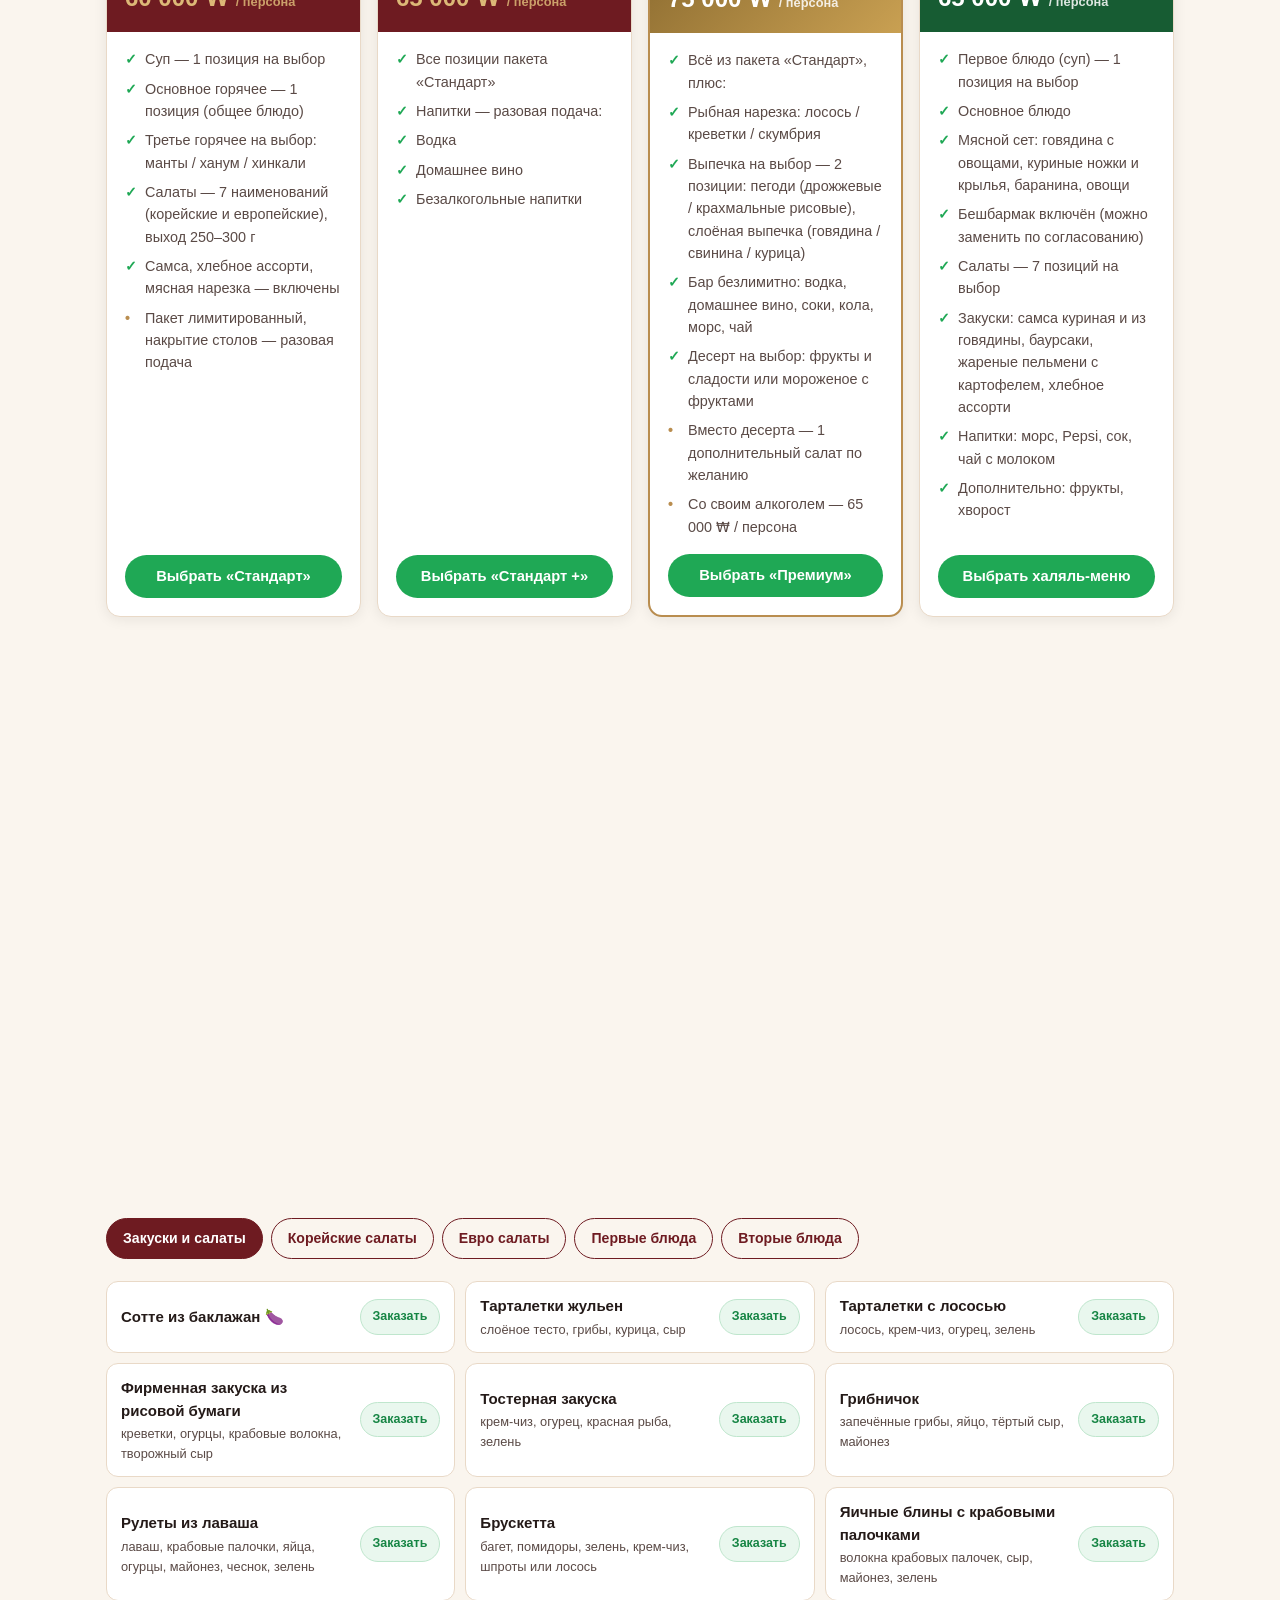
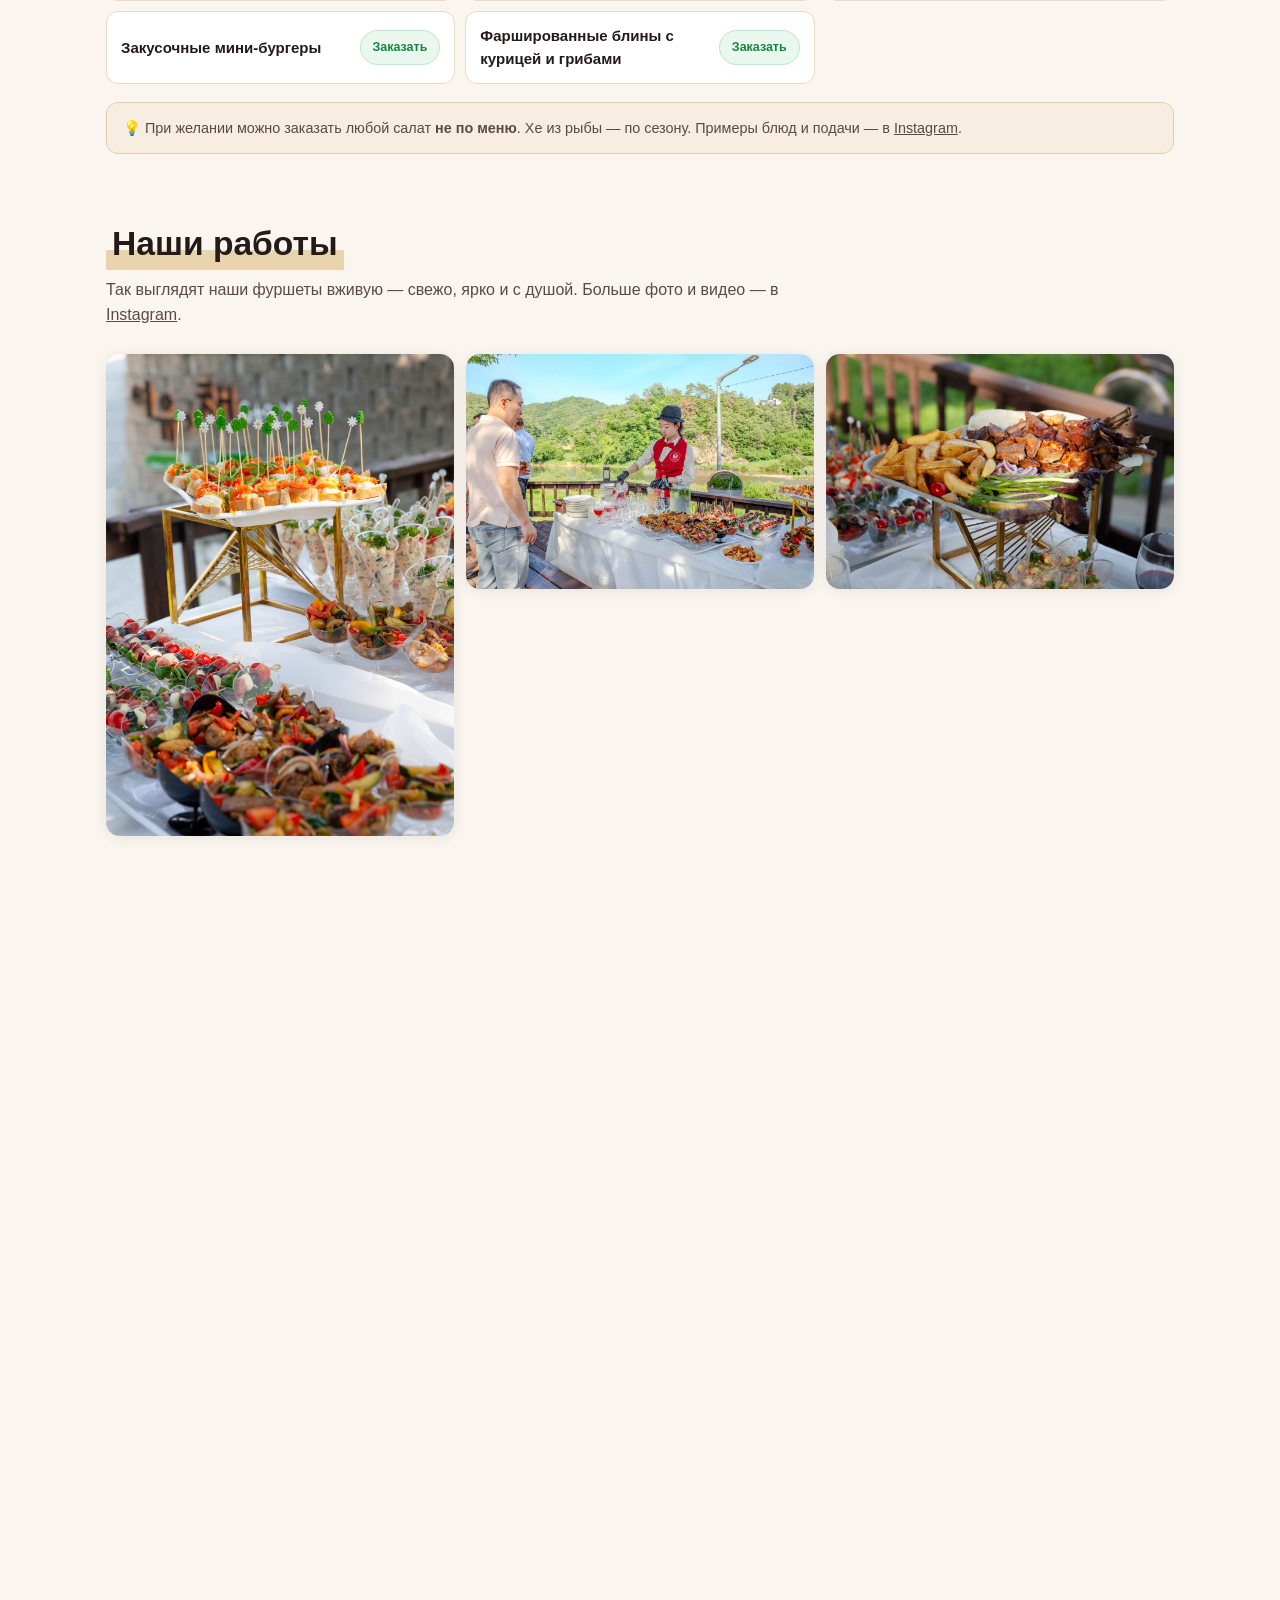
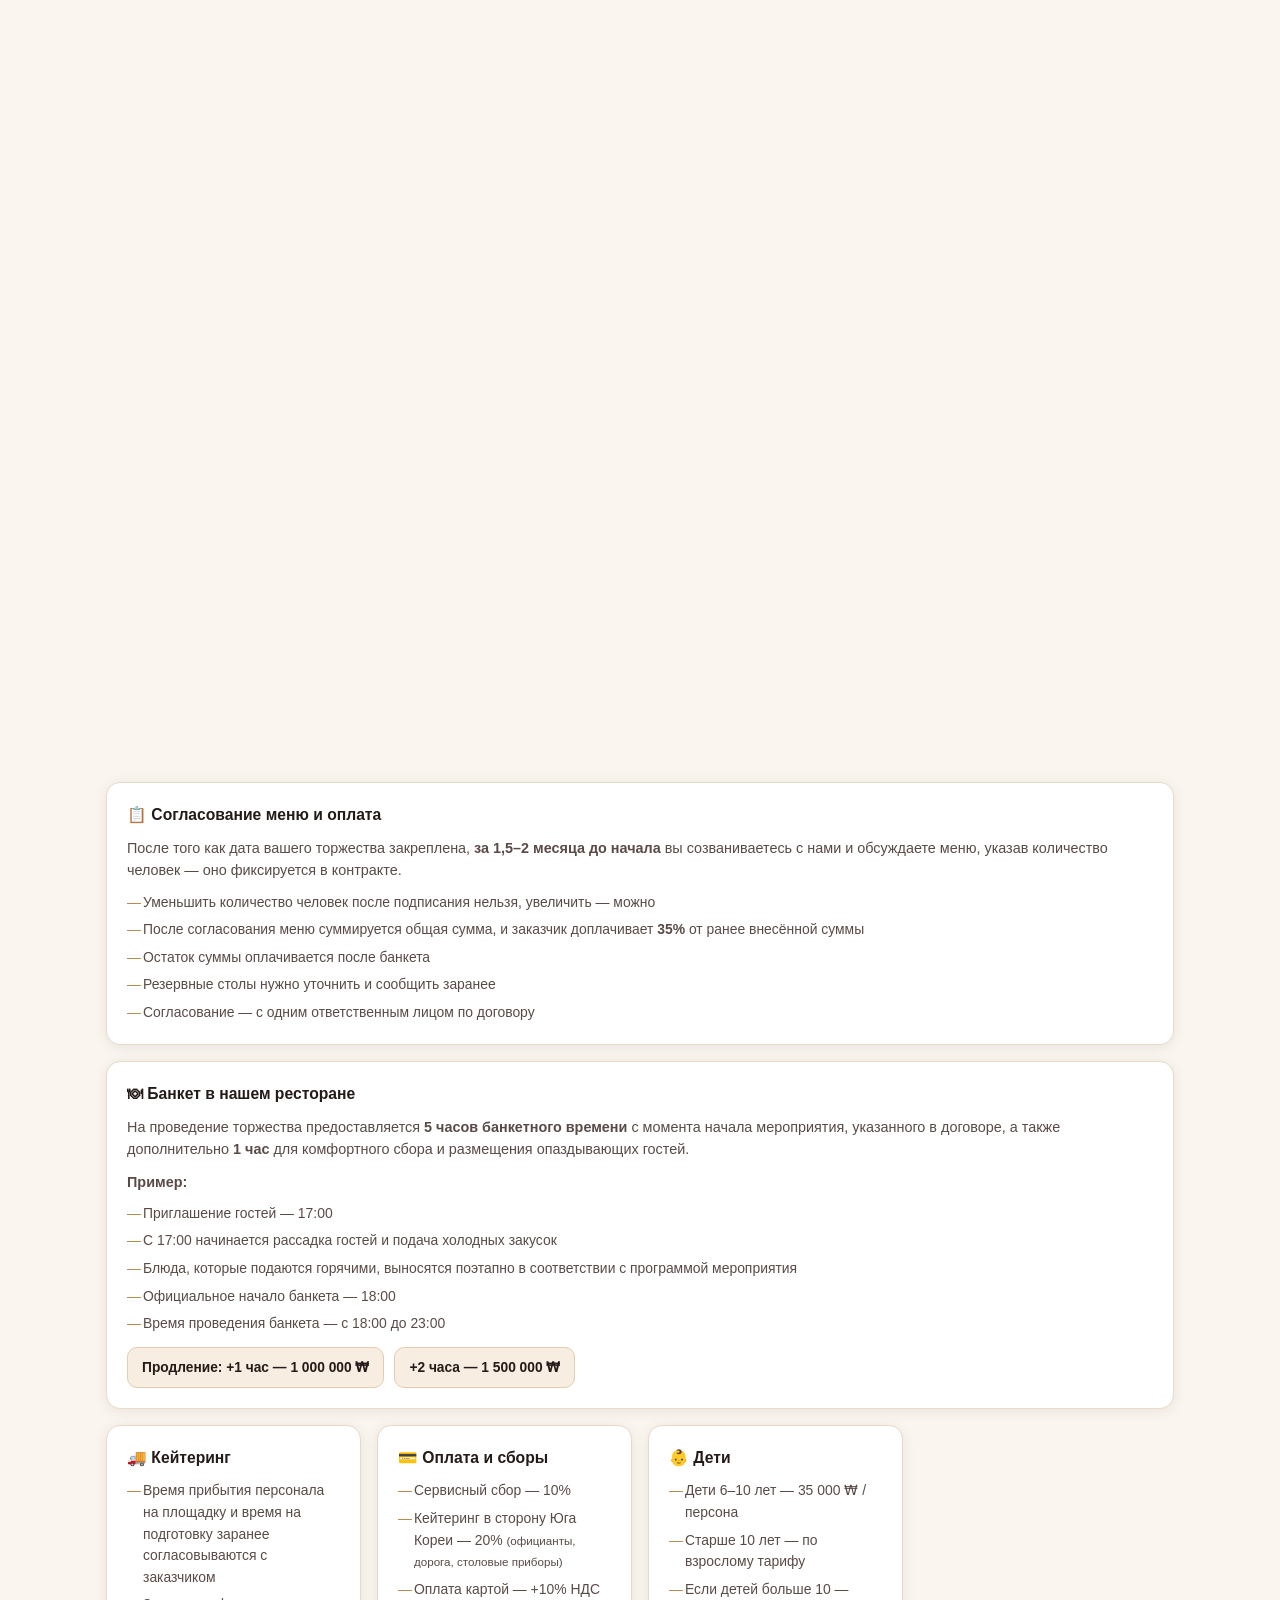
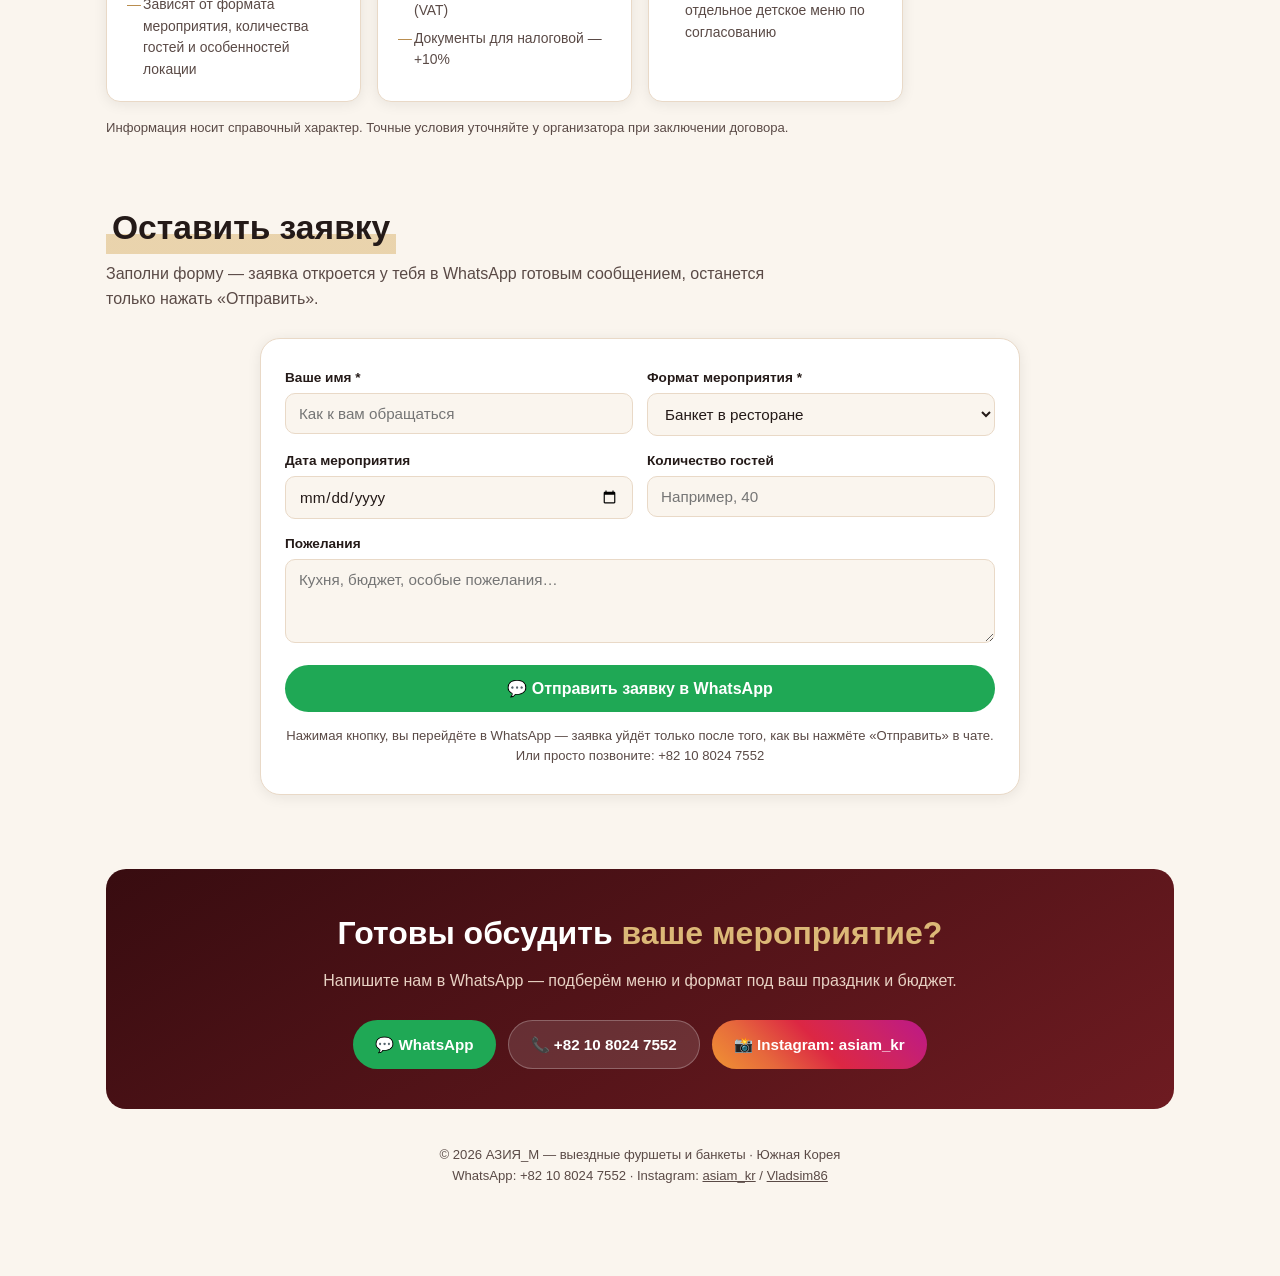
==== commit d7829f68: "Rework mobile layout and apply owner's corrections Owner's corrections: - Remove duplicated Service " ====
--- a/index.html
+++ b/index.html
@@ -15,6 +15,7 @@
 
 <header>
   <div class="nav">
+    <input type="checkbox" id="navtoggle" class="nav-toggle" aria-hidden="true" tabindex="-1">
     <div class="logo">
       <svg viewBox="0 0 200 200" aria-hidden="true">
         <circle cx="100" cy="100" r="98" fill="#6e1b21"/>
@@ -42,6 +43,7 @@
       <a href="ko.html">한국어</a>
     </div>
     <a class="wa-top" href="https://wa.me/821080247552" target="_blank" rel="noopener">WhatsApp</a>
+    <label for="navtoggle" class="burger" aria-label="Меню"><span></span><span></span><span></span></label>
   </div>
 </header>
 
@@ -65,10 +67,10 @@
     <a class="btn btn-ghost" href="#menu">Смотреть меню</a>
   </div>
   <div class="facts">
-    <div class="fact"><b>от 50 000 ₩</b><small>фуршет / человек</small></div>
-    <div class="fact"><b>60+ блюд</b><small>в меню на заказ</small></div>
-    <div class="fact"><b>Халяль</b><small>отдельное меню</small></div>
-    <div class="fact"><b>5 часов</b><small>банкет под ключ</small></div>
+    <a class="fact" href="#buffet"><b>от 50 000 ₩</b><small>фуршет / человек</small></a>
+    <a class="fact" href="#menu"><b>60+ блюд</b><small>в меню на заказ</small></a>
+    <a class="fact" href="#packages"><b>Халяль</b><small>отдельное меню</small></a>
+    <a class="fact" href="#terms"><b>5 часов</b><small>банкет под ключ</small></a>
   </div>
 </div>
 
@@ -130,6 +132,7 @@
     <h2>Фуршет</h2>
     <p>Стоимость указана за одного человека. Все позиции согласовываются на консультации.</p>
   </div>
+  <p class="swipe-hint">Листайте вбок, чтобы увидеть все варианты</p>
   <div class="packs">
     <div class="pack">
       <div class="top">
@@ -183,15 +186,8 @@
 
   <div class="terms" style="margin-top:16px">
     <div class="term">
-      <h3>🚐 Сервис</h3>
-      <ul>
-        <li>В сервисный сбор входит: посуда, трансфер продукции и обслуживание</li>
-        <li>Выезд в южную сторону Кореи (Кёнджу, Кванджу) — +20% от общей стоимости</li>
-        <li>В эти 20% входят официанты, дорога и столовые приборы</li>
-      </ul>
-    </div>
-    <div class="term">
-      <h3>🪑 Дополнительные опции</h3>
+      <h3>🪑 Аренда столов и стульев</h3>
+      <p class="lead">Оплачивается отдельно, по количеству.</p>
       <div class="opt-list">
         <div><span>Стол круглый на 10 персон</span><b>50 000 ₩ / шт</b></div>
         <div><span>Стол круглый до 6 персон</span><b>35 000 ₩ / шт</b></div>
@@ -208,6 +204,7 @@
     <h2>Банкетные пакеты</h2>
     <p>Стоимость указана за одну персону. Состав каждого пакета согласовывается с организатором.</p>
   </div>
+  <p class="swipe-hint">Листайте вбок, чтобы увидеть все варианты</p>
   <div class="packs">
     <div class="pack">
       <div class="top">
@@ -419,6 +416,7 @@
     <p>Так выглядят наши фуршеты вживую — свежо, ярко и с душой. Больше фото и видео — в
        <a href="https://www.instagram.com/asiam_kr" target="_blank" rel="noopener">Instagram</a>.</p>
   </div>
+  <p class="swipe-hint">Листайте вбок, чтобы увидеть все варианты</p>
   <div class="gallery">
     <figure class="g-tall"><img src="img/gallery-2.jpg" alt="Фуршетная подача: брускетты с креветками и порционные салаты" loading="lazy"></figure>
     <figure><img src="img/gallery-5.jpg" alt="Выездной фуршет АЗИЯ_М на природе: фирменное обслуживание у реки" loading="lazy"></figure>
@@ -453,71 +451,82 @@
     <p>Кратко о главном — полные условия фиксируются в договоре.</p>
   </div>
   <div class="terms">
-    <div class="term">
-      <h3>💰 Залог и бронирование</h3>
-      <ul>
-        <li>Банкет до 50 человек — залог 800 000 ₩</li>
-        <li>От 50 до 100 человек — 1 000 000 ₩</li>
-        <li>Свыше 100 человек — 1 500 000 ₩</li>
-        <li>При отмене мероприятия залог не возвращается</li>
-        <li>Скриншот оплаты — организатору в WhatsApp</li>
-      </ul>
-    </div>
-    <div class="term wide">
-      <h3>📋 Согласование меню и оплата</h3>
-      <p class="lead">После того как дата вашего торжества закреплена, <b>за 1,5–2 месяца до начала</b>
-        вы созваниваетесь с нами и обсуждаете меню, указав количество человек — оно фиксируется в контракте.</p>
-      <ul>
-        <li>Уменьшить количество человек после подписания нельзя, увеличить — можно</li>
-        <li>После согласования меню суммируется общая сумма, и заказчик доплачивает <b>35%</b> от ранее внесённой суммы</li>
-        <li>Остаток суммы оплачивается после банкета</li>
-        <li>Резервные столы нужно уточнить и сообщить заранее</li>
-        <li>Согласование — с одним ответственным лицом по договору</li>
-      </ul>
-    </div>
-    <div class="term wide">
-      <h3>🍽 Банкет в нашем ресторане</h3>
-      <p class="lead">На проведение торжества предоставляется <b>5 часов банкетного времени</b> с момента начала
-        мероприятия, указанного в договоре, а также дополнительно <b>1 час</b> для комфортного сбора
-        и размещения опаздывающих гостей.</p>
-      <p class="lead"><b>Пример:</b></p>
-      <ul>
-        <li>Приглашение гостей — 17:00</li>
-        <li>С 17:00 начинается рассадка гостей и подача холодных закусок</li>
-        <li>Блюда, которые подаются горячими, выносятся поэтапно в соответствии с программой мероприятия</li>
-        <li>Официальное начало банкета — 18:00</li>
-        <li>Время проведения банкета — с 18:00 до 23:00</li>
-      </ul>
-      <div class="extend">
-        <div>Продление: +1 час — 600 000 ₩</div>
-        <div>+2 часа — 1 100 000 ₩</div>
-      </div>
-    </div>
-    <div class="term">
-      <h3>🚚 Кейтеринг</h3>
-      <ul>
-        <li>Время прибытия персонала на площадку и время на подготовку заранее согласовываются с заказчиком</li>
-        <li>Зависят от формата мероприятия, количества гостей и особенностей локации</li>
-        <li>Выезд и кейтеринг в южную сторону Кореи — +20% от общей стоимости</li>
-        <li>В эту сумму входят официанты, дорога и столовые приборы</li>
-      </ul>
-    </div>
-    <div class="term">
-      <h3>💳 Оплата и сборы</h3>
-      <ul>
-        <li>Сервисный сбор — +10%</li>
-        <li>Оплата картой — +10% НДС (VAT)</li>
-        <li>Документы для налоговой — +10%</li>
-      </ul>
-    </div>
-    <div class="term">
-      <h3>👶 Дети</h3>
-      <ul>
-        <li>Дети 6–10 лет — 35 000 ₩ / персона</li>
-        <li>Старше 10 лет — по взрослому тарифу</li>
-        <li>Если детей больше 10 — отдельное детское меню по согласованию</li>
-      </ul>
-    </div>
+    <details class="term" open>
+      <summary><h3>💰 Залог и бронирование</h3></summary>
+      <div class="term-body">
+        <ul>
+          <li>Банкет до 50 человек — залог 800 000 ₩</li>
+          <li>От 50 до 100 человек — 1 000 000 ₩</li>
+          <li>Свыше 100 человек — 1 500 000 ₩</li>
+          <li>При отмене мероприятия залог не возвращается</li>
+          <li>Скриншот оплаты — организатору в WhatsApp</li>
+        </ul>
+      </div>
+    </details>
+    <details class="term wide" open>
+      <summary><h3>📋 Согласование меню и оплата</h3></summary>
+      <div class="term-body">
+        <p class="lead">После того как дата вашего торжества закреплена, <b>за 1,5–2 месяца до начала</b>
+          вы созваниваетесь с нами и обсуждаете меню, указав количество человек — оно фиксируется в контракте.</p>
+        <ul>
+          <li>Уменьшить количество человек после подписания нельзя, увеличить — можно</li>
+          <li>После согласования меню суммируется общая сумма, и заказчик доплачивает <b>35%</b> от ранее внесённой суммы</li>
+          <li>Остаток суммы оплачивается после банкета</li>
+          <li>Резервные столы нужно уточнить и сообщить заранее</li>
+          <li>Согласование — с одним ответственным лицом по договору</li>
+        </ul>
+      </div>
+    </details>
+    <details class="term wide" open>
+      <summary><h3>🍽 Банкет в нашем ресторане</h3></summary>
+      <div class="term-body">
+        <p class="lead">На проведение торжества предоставляется <b>5 часов банкетного времени</b> с момента начала
+          мероприятия, указанного в договоре, а также дополнительно <b>1 час</b> для комфортного сбора
+          и размещения опаздывающих гостей.</p>
+        <p class="lead"><b>Пример:</b></p>
+        <ul>
+          <li>Приглашение гостей — 17:00</li>
+          <li>С 17:00 начинается рассадка гостей и подача холодных закусок</li>
+          <li>Блюда, которые подаются горячими, выносятся поэтапно в соответствии с программой мероприятия</li>
+          <li>Официальное начало банкета — 18:00</li>
+          <li>Время проведения банкета — с 18:00 до 23:00</li>
+        </ul>
+        <div class="extend">
+          <div>Продление: +1 час — 1 000 000 ₩</div>
+          <div>+2 часа — 1 500 000 ₩</div>
+        </div>
+      </div>
+    </details>
+    <details class="term" open>
+      <summary><h3>🚚 Кейтеринг</h3></summary>
+      <div class="term-body">
+        <ul>
+          <li>Время прибытия персонала на площадку и время на подготовку заранее согласовываются с заказчиком</li>
+          <li>Зависят от формата мероприятия, количества гостей и особенностей локации</li>
+        </ul>
+      </div>
+    </details>
+    <details class="term" open>
+      <summary><h3>💳 Оплата и сборы</h3></summary>
+      <div class="term-body">
+        <ul>
+          <li>Сервисный сбор — 10%</li>
+          <li>Кейтеринг в сторону Юга Кореи — 20% <small>(официанты, дорога, столовые приборы)</small></li>
+          <li>Оплата картой — +10% НДС (VAT)</li>
+          <li>Документы для налоговой — +10%</li>
+        </ul>
+      </div>
+    </details>
+    <details class="term" open>
+      <summary><h3>👶 Дети</h3></summary>
+      <div class="term-body">
+        <ul>
+          <li>Дети 6–10 лет — 35 000 ₩ / персона</li>
+          <li>Старше 10 лет — по взрослому тарифу</li>
+          <li>Если детей больше 10 — отдельное детское меню по согласованию</li>
+        </ul>
+      </div>
+    </details>
   </div>
   <p class="terms-disclaimer">Информация носит справочный характер. Точные условия уточняйте у организатора при заключении договора.</p>
 </section>
@@ -616,6 +625,20 @@
   }else{
     els.forEach(function(el){el.classList.add('in');});
   }
+// --- телефон: условия свёрнуты, меню закрывается после выбора пункта ---
+  var isPhone = window.matchMedia('(max-width: 760px)').matches;
+  if (isPhone) {
+    document.querySelectorAll('#terms details.term').forEach(function(d){ d.open = false; });
+  }
+  var toggle = document.getElementById('navtoggle');
+  if (toggle) {
+    document.querySelectorAll('.nav-links a').forEach(function(a){
+      a.addEventListener('click', function(){ toggle.checked = false; });
+    });
+    document.addEventListener('click', function(e){
+      if (toggle.checked && !e.target.closest('.nav')) toggle.checked = false;
+    });
+  }
   var hdr=document.querySelector('header');
   window.addEventListener('scroll',function(){
     hdr.classList.toggle('scrolled',window.scrollY>8);
--- a/css/style.css
+++ b/css/style.css
@@ -370,3 +370,106 @@
   font-size:.9rem;color:var(--ink-soft);padding:10px 13px;background:var(--paper);
   border:1px solid var(--line);border-radius:10px}
 .opt-list b{white-space:nowrap;color:var(--wine);font-size:.92rem}
+
+/* ===================================================================
+   МОБИЛЬНАЯ ВЕРСИЯ v2 — компактная шапка, аккордеоны, свайп-карусели
+   =================================================================== */
+
+/* --- кликабельные факты на главном экране --- */
+a.fact{text-decoration:none;color:inherit}
+a.fact:hover{background:rgba(255,255,255,.14)}
+
+/* --- бургер-кнопка (видна только на телефоне) --- */
+.nav-toggle{position:absolute;width:0;height:0;opacity:0;pointer-events:none}
+.burger{display:none;flex-direction:column;justify-content:center;gap:4px;
+  width:40px;height:36px;padding:8px;border-radius:9px;cursor:pointer;
+  background:rgba(255,255,255,.14);flex-shrink:0}
+.burger span{display:block;height:2px;width:100%;background:#fff;border-radius:2px;
+  transition:transform .25s ease,opacity .2s ease}
+.nav-toggle:checked ~ .burger span:nth-child(1){transform:translateY(6px) rotate(45deg)}
+.nav-toggle:checked ~ .burger span:nth-child(2){opacity:0}
+.nav-toggle:checked ~ .burger span:nth-child(3){transform:translateY(-6px) rotate(-45deg)}
+
+/* --- условия: аккордеон --- */
+.term summary{list-style:none;display:flex;align-items:center;justify-content:space-between;
+  gap:10px;cursor:default}
+.term summary::-webkit-details-marker{display:none}
+.term summary h3{margin:0}
+.term summary::after{content:"";flex-shrink:0;width:9px;height:9px;display:none;
+  border-right:2px solid var(--wine);border-bottom:2px solid var(--wine);
+  transform:rotate(45deg) translate(-2px,-2px);opacity:.55;transition:transform .25s ease}
+.term[open] summary::after{transform:rotate(-135deg) translate(-2px,-2px)}
+.term .term-body{margin-top:10px}
+.opt-list{margin-top:4px}
+@media (min-width:760px){
+  .opt-list{grid-template-columns:1fr 1fr}
+  .term summary{pointer-events:none}   /* на компьютере блоки не сворачиваются */
+}
+
+/* --- подсказка про свайп (только на телефоне) --- */
+.swipe-hint{display:none;font-size:.8rem;color:var(--ink-soft);margin:-6px 0 12px;
+  padding-left:2px;opacity:.85}
+.swipe-hint::before{content:"⇄  ";font-size:.95rem;color:var(--wine)}
+
+/* ===================== ТЕЛЕФОН ===================== */
+@media (max-width:760px){
+
+  /* шапка: одна компактная строка вместо трёх */
+  .nav{flex-wrap:wrap;gap:8px;padding:8px 12px;row-gap:0}
+  .logo{order:1;font-size:1.05rem;gap:7px}
+  .logo svg{width:30px;height:30px}
+  .logo span{padding:1px 6px;font-size:.95rem}
+  .lang-switch{order:2;margin-left:auto;gap:0}
+  .lang-switch a{font-size:.75rem;padding:5px 6px}
+  .nav .wa-top{display:none}          /* внизу есть плавающая кнопка WhatsApp */
+  .burger{order:3;display:flex}
+
+  /* меню открывается по бургеру */
+  .nav-links{order:4;width:100%;display:none;flex-direction:column;gap:0;
+    margin:6px -12px 0;padding:6px 12px 8px;
+    border-top:1px solid rgba(255,255,255,.2)}
+  .nav-toggle:checked ~ .nav-links{display:flex}
+  .nav-links a{padding:12px 10px;font-size:.98rem;border-radius:10px}
+  .nav-links a:active{background:rgba(255,255,255,.18)}
+
+  html{scroll-padding-top:60px}
+
+  /* главный экран компактнее */
+  .hero{padding:34px 16px 44px}
+  .hero .logo-big{width:104px;height:104px;margin-bottom:14px}
+  .hero h1{line-height:1.2}
+  .hero .facts{gap:8px}
+  .fact{padding:10px 13px}
+
+  /* пакеты и галерея — горизонтальный свайп вместо длинной ленты */
+  .packs,.gallery{
+    display:flex;overflow-x:auto;overflow-y:hidden;
+    scroll-snap-type:x mandatory;-webkit-overflow-scrolling:touch;
+    gap:12px;margin-inline:-14px;padding:2px 14px 12px;
+    grid-auto-rows:unset;grid-auto-flow:unset;
+  }
+  .packs>.pack,.gallery>figure{flex:0 0 85%;scroll-snap-align:center}
+  .gallery>figure{height:250px}
+  .gallery>figure.g-tall{grid-row:auto}
+  .swipe-hint{display:block}
+
+  /* условия — аккордеон: видны только заголовки */
+  .terms{gap:10px}
+  .term{padding:4px 16px}
+  .term summary{padding:13px 0;cursor:pointer}
+  .term summary::after{display:block}
+  .term .term-body{padding-bottom:14px}
+  .term summary h3{font-size:.95rem}
+
+  /* мелочи */
+  section{padding:38px 14px 4px}
+  .sec-head{margin-bottom:16px}
+  .slogan-band{padding:34px 18px}
+  .about{padding:16px}
+  .req-wrap{padding:20px 16px}
+}
+
+@media (max-width:380px){
+  .logo{font-size:.95rem}
+  .lang-switch a{padding:5px 4px;font-size:.72rem}
+}
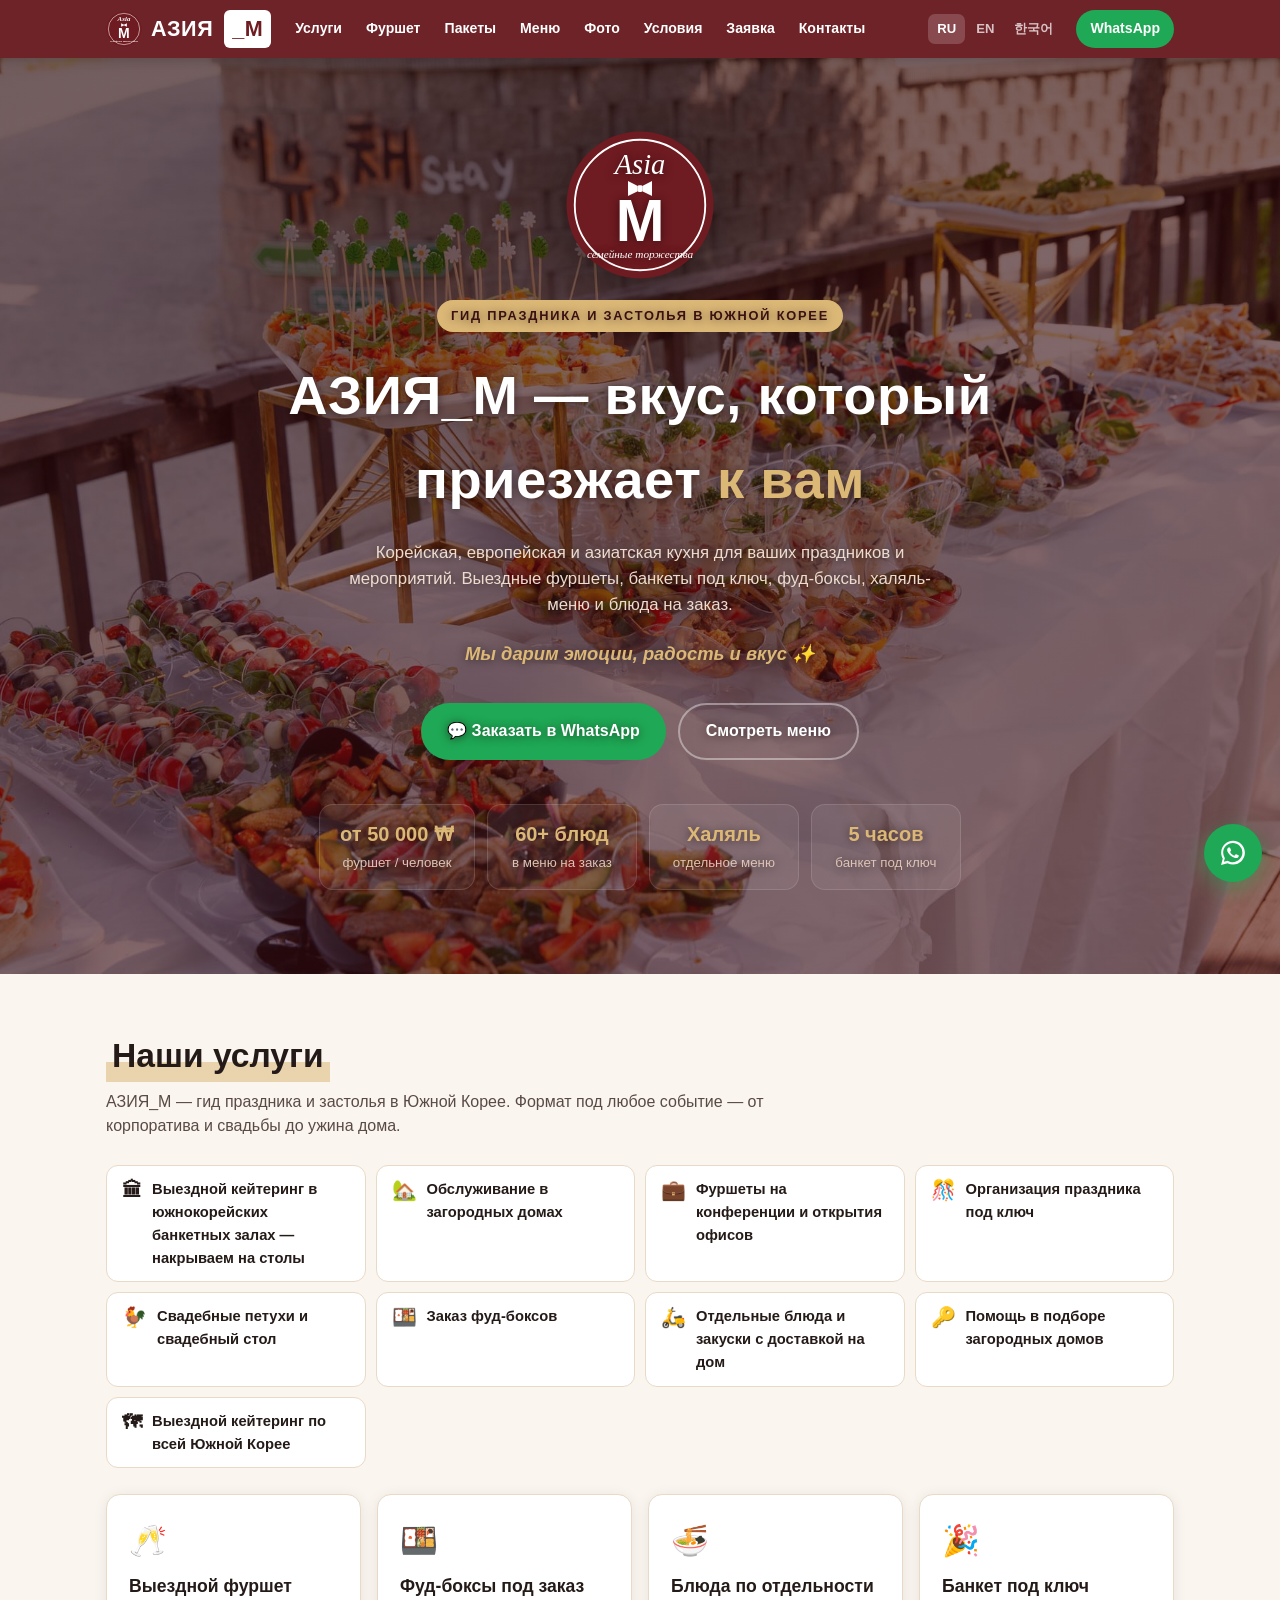
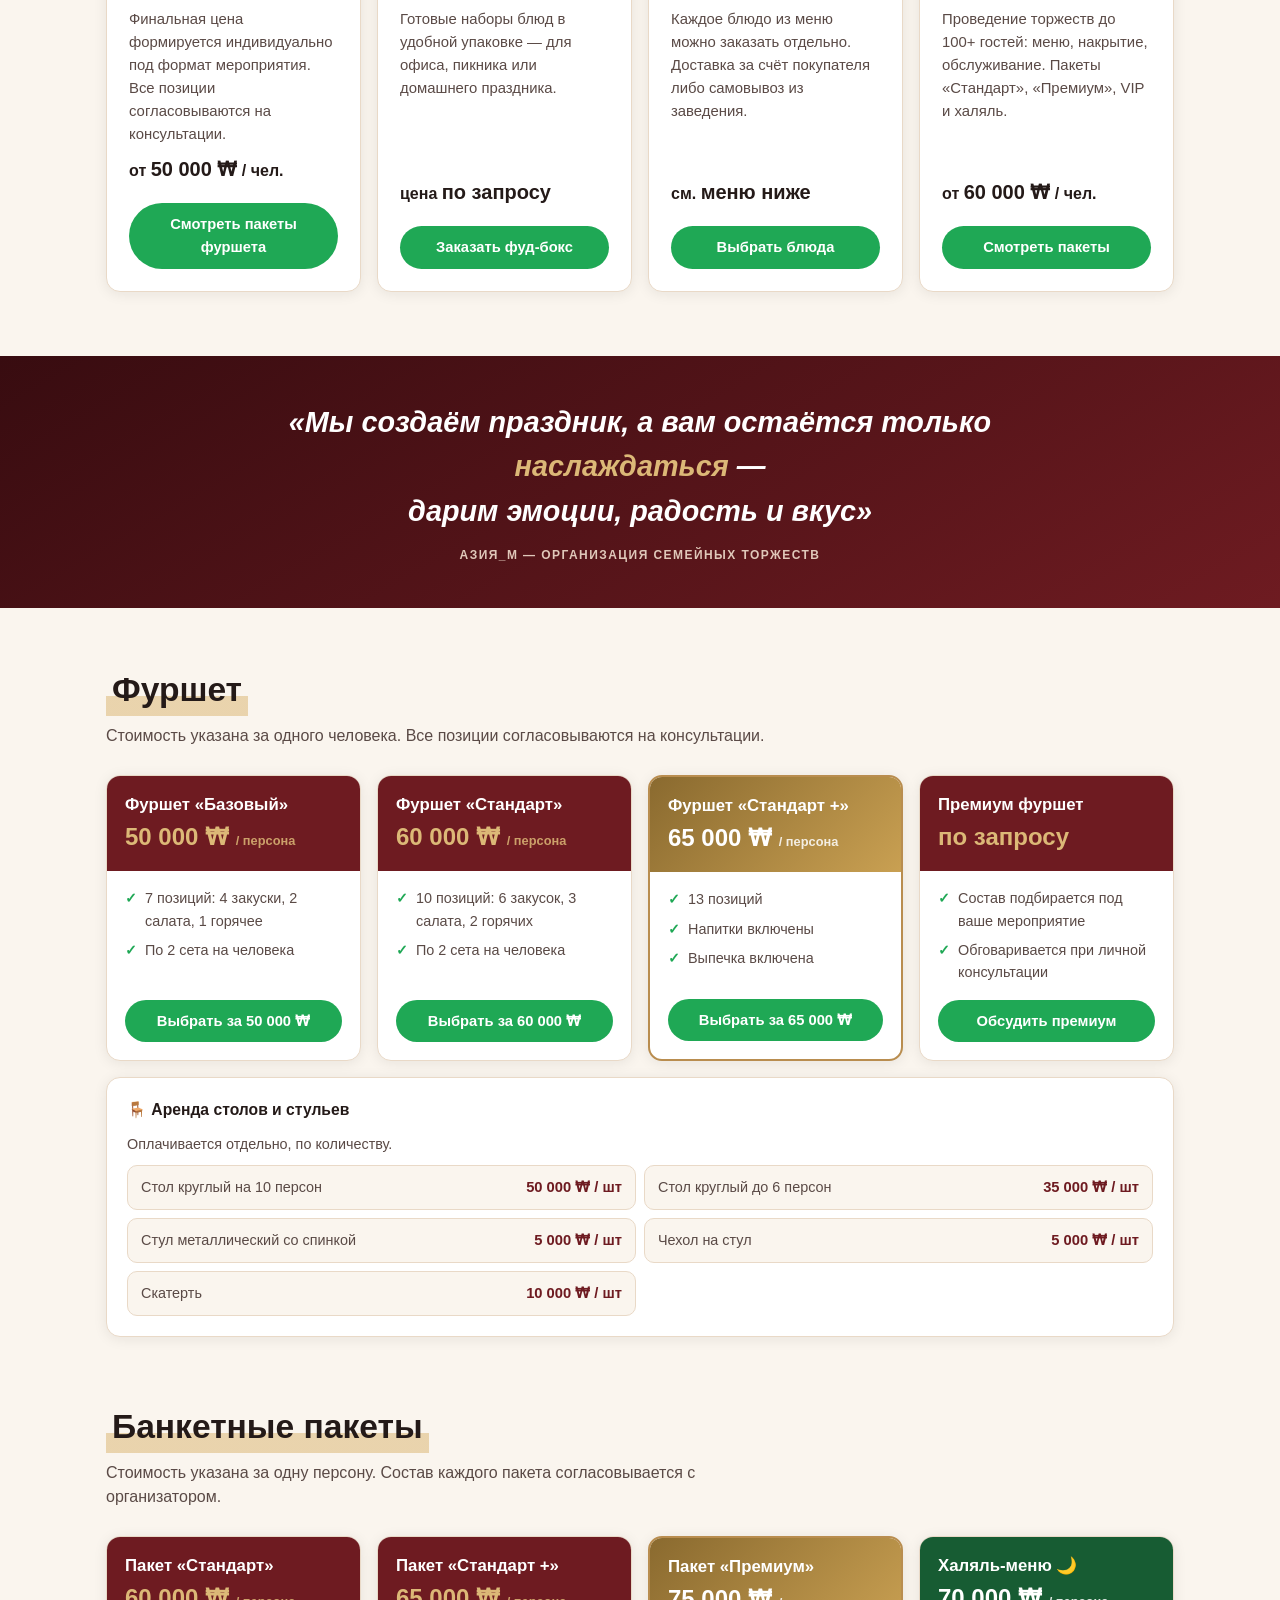
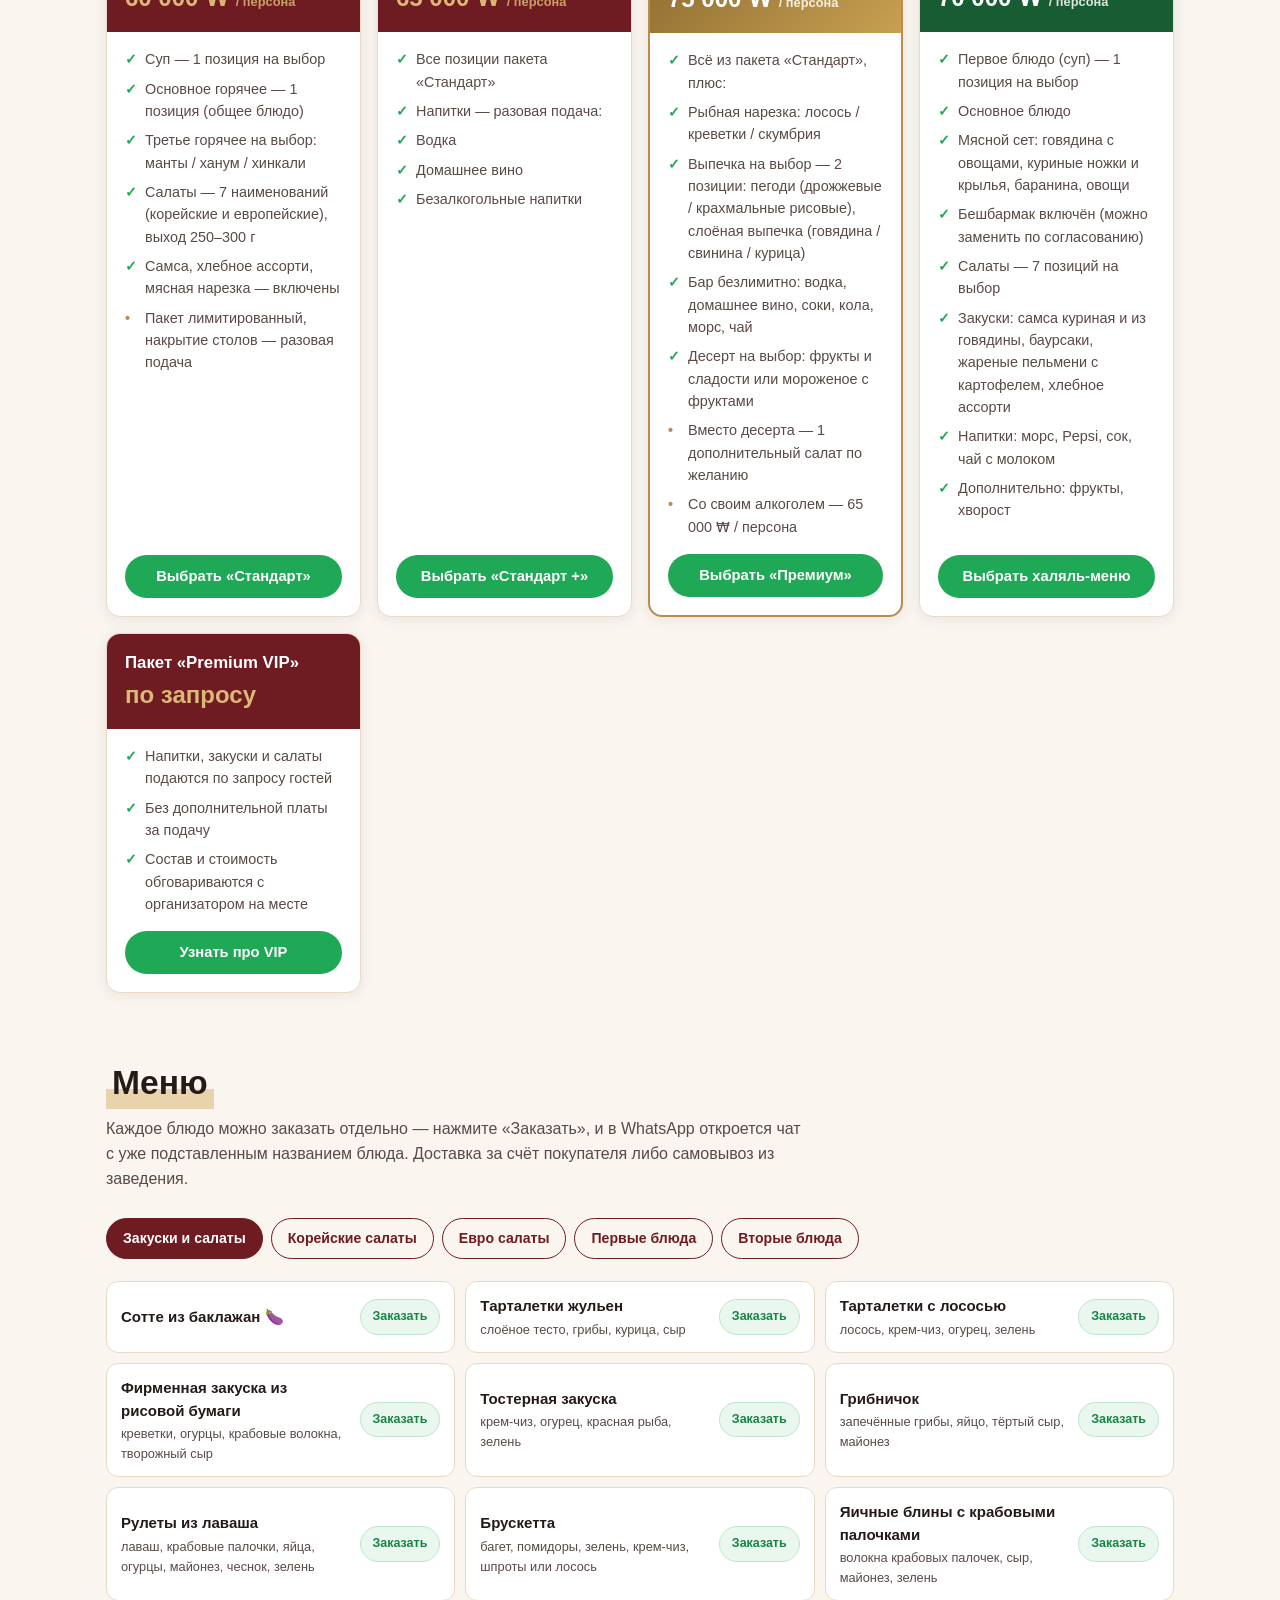
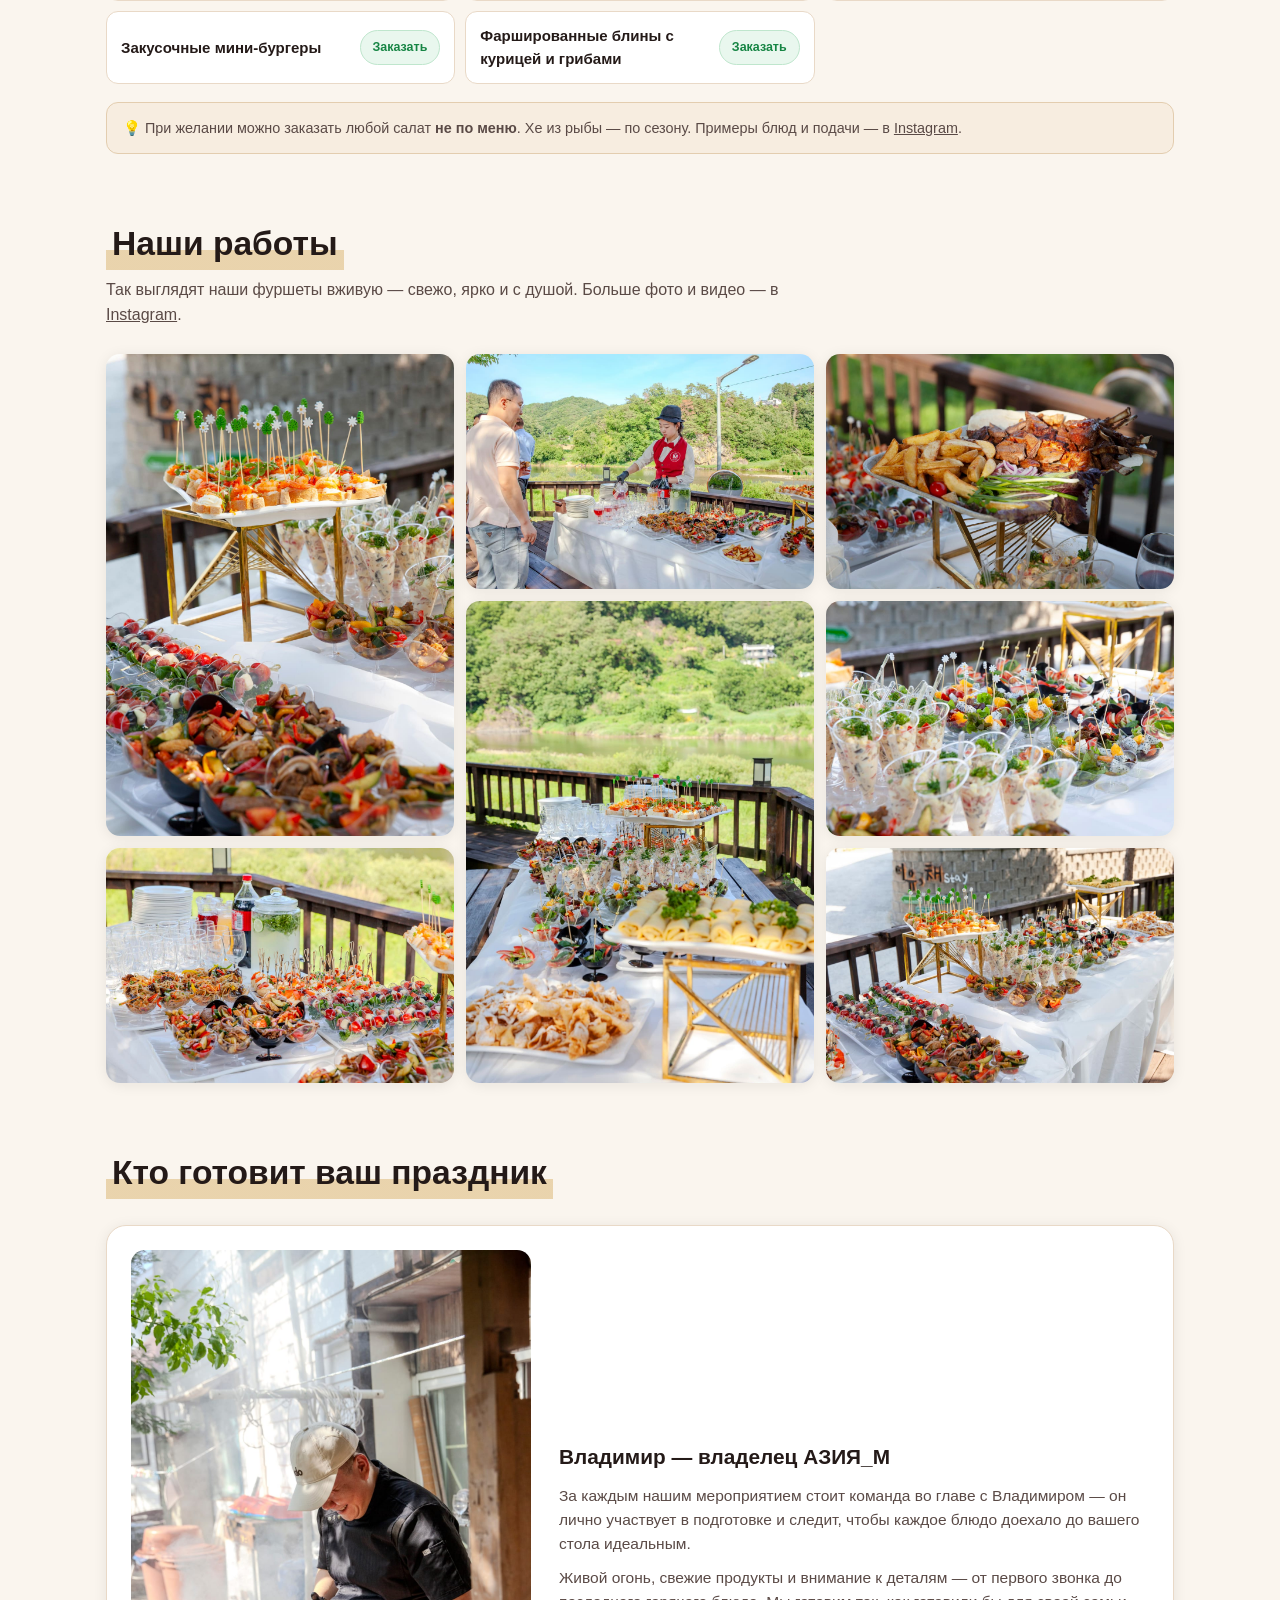
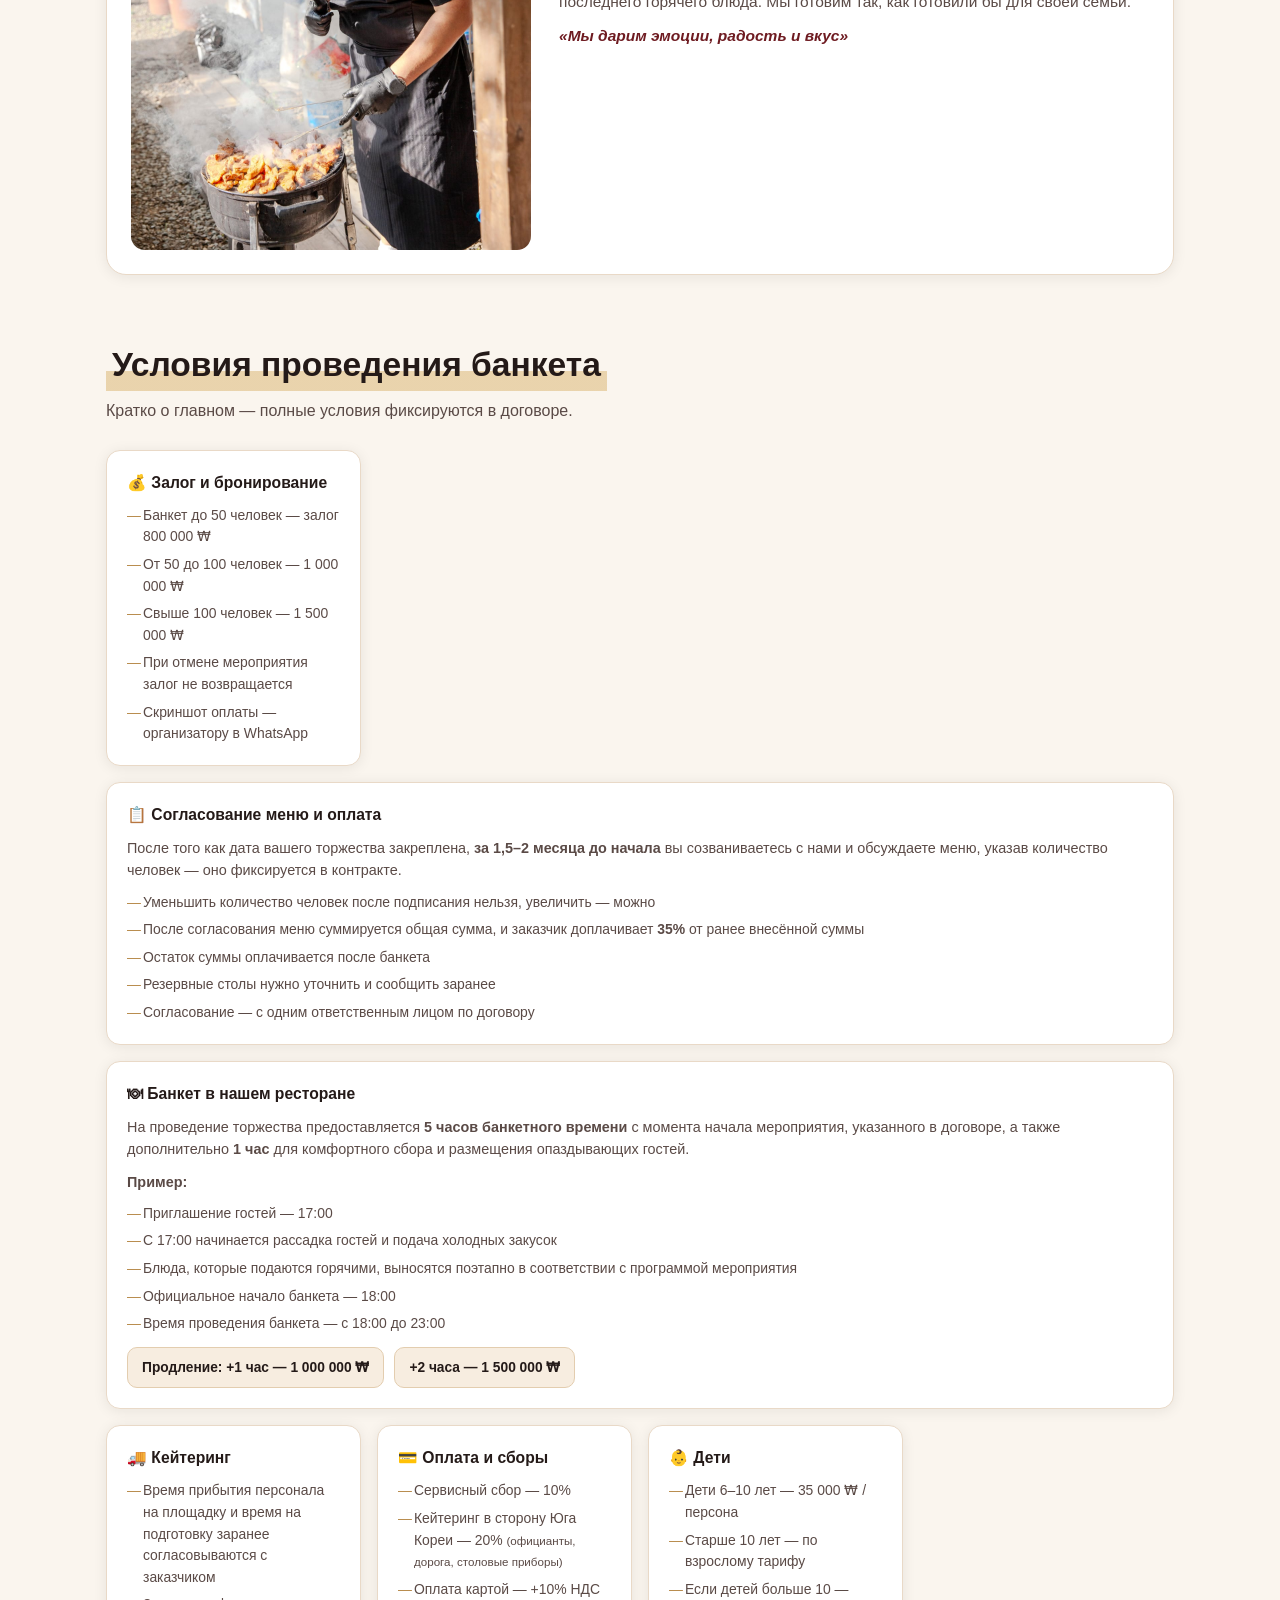
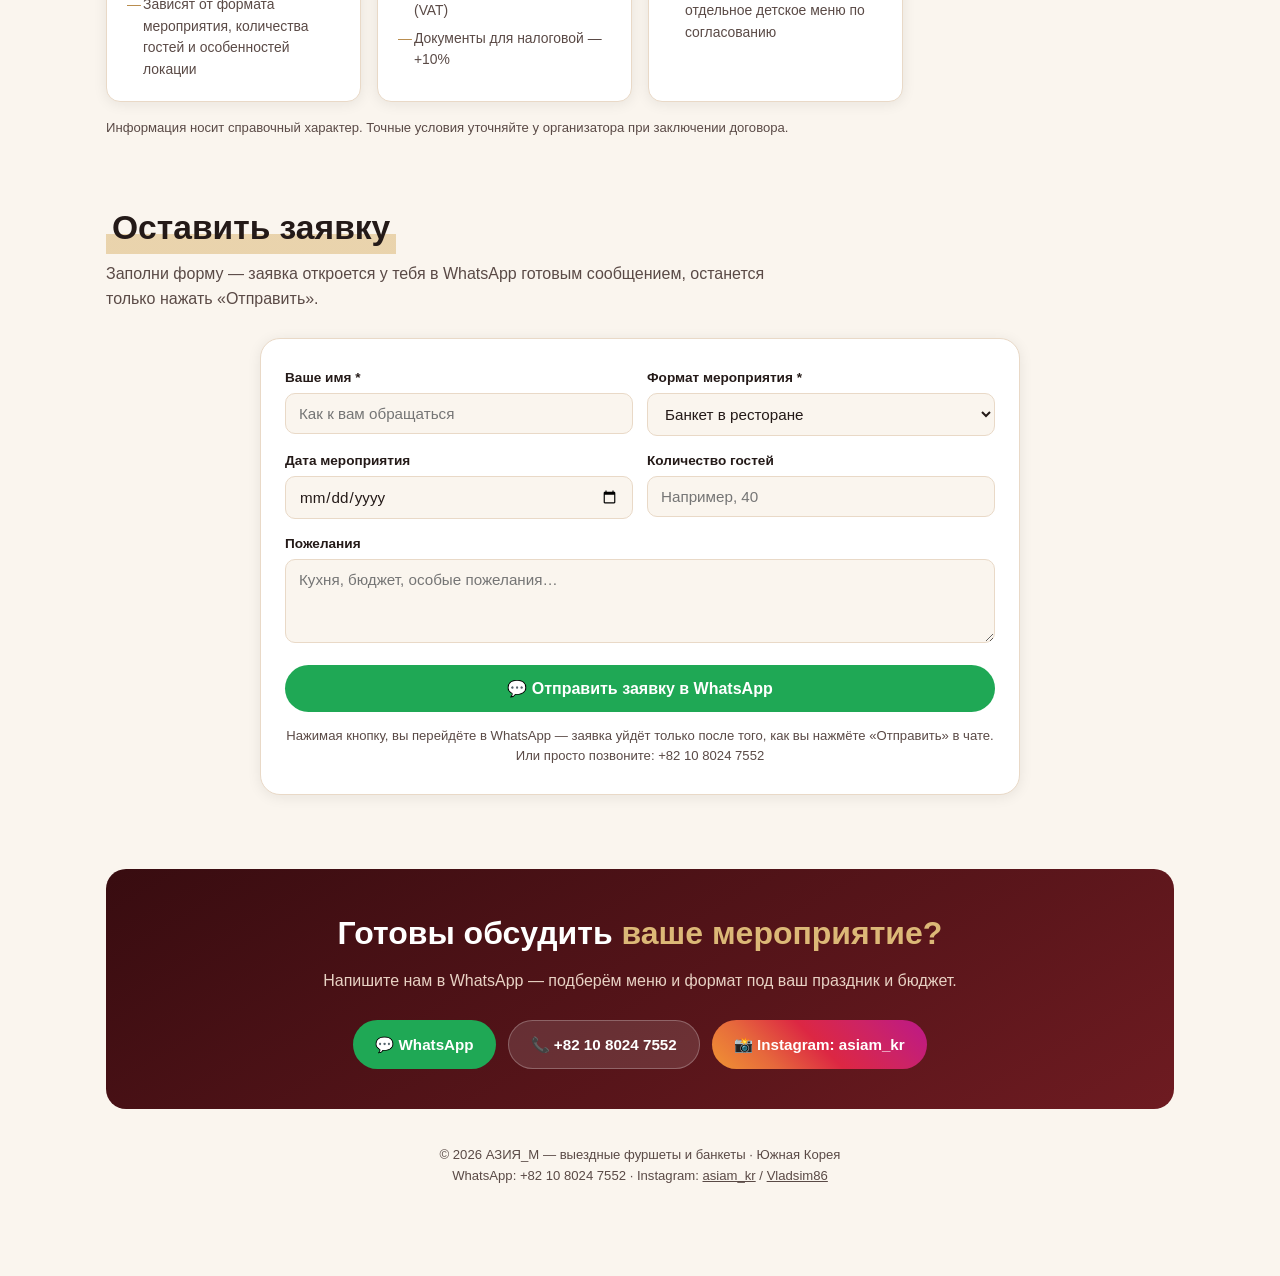
==== commit 4ca328ef: "Update price in halal menu section" ====
--- a/index.html
+++ b/index.html
@@ -257,7 +257,7 @@
     <div class="pack halal">
       <div class="top">
         <h3>Халяль-меню 🌙</h3>
-        <div class="p-price">65 000 ₩ <small>/ персона</small></div>
+        <div class="p-price">70 000 ₩ <small>/ персона</small></div>
       </div>
       <ul>
         <li>Первое блюдо (суп) — 1 позиция на выбор</li>
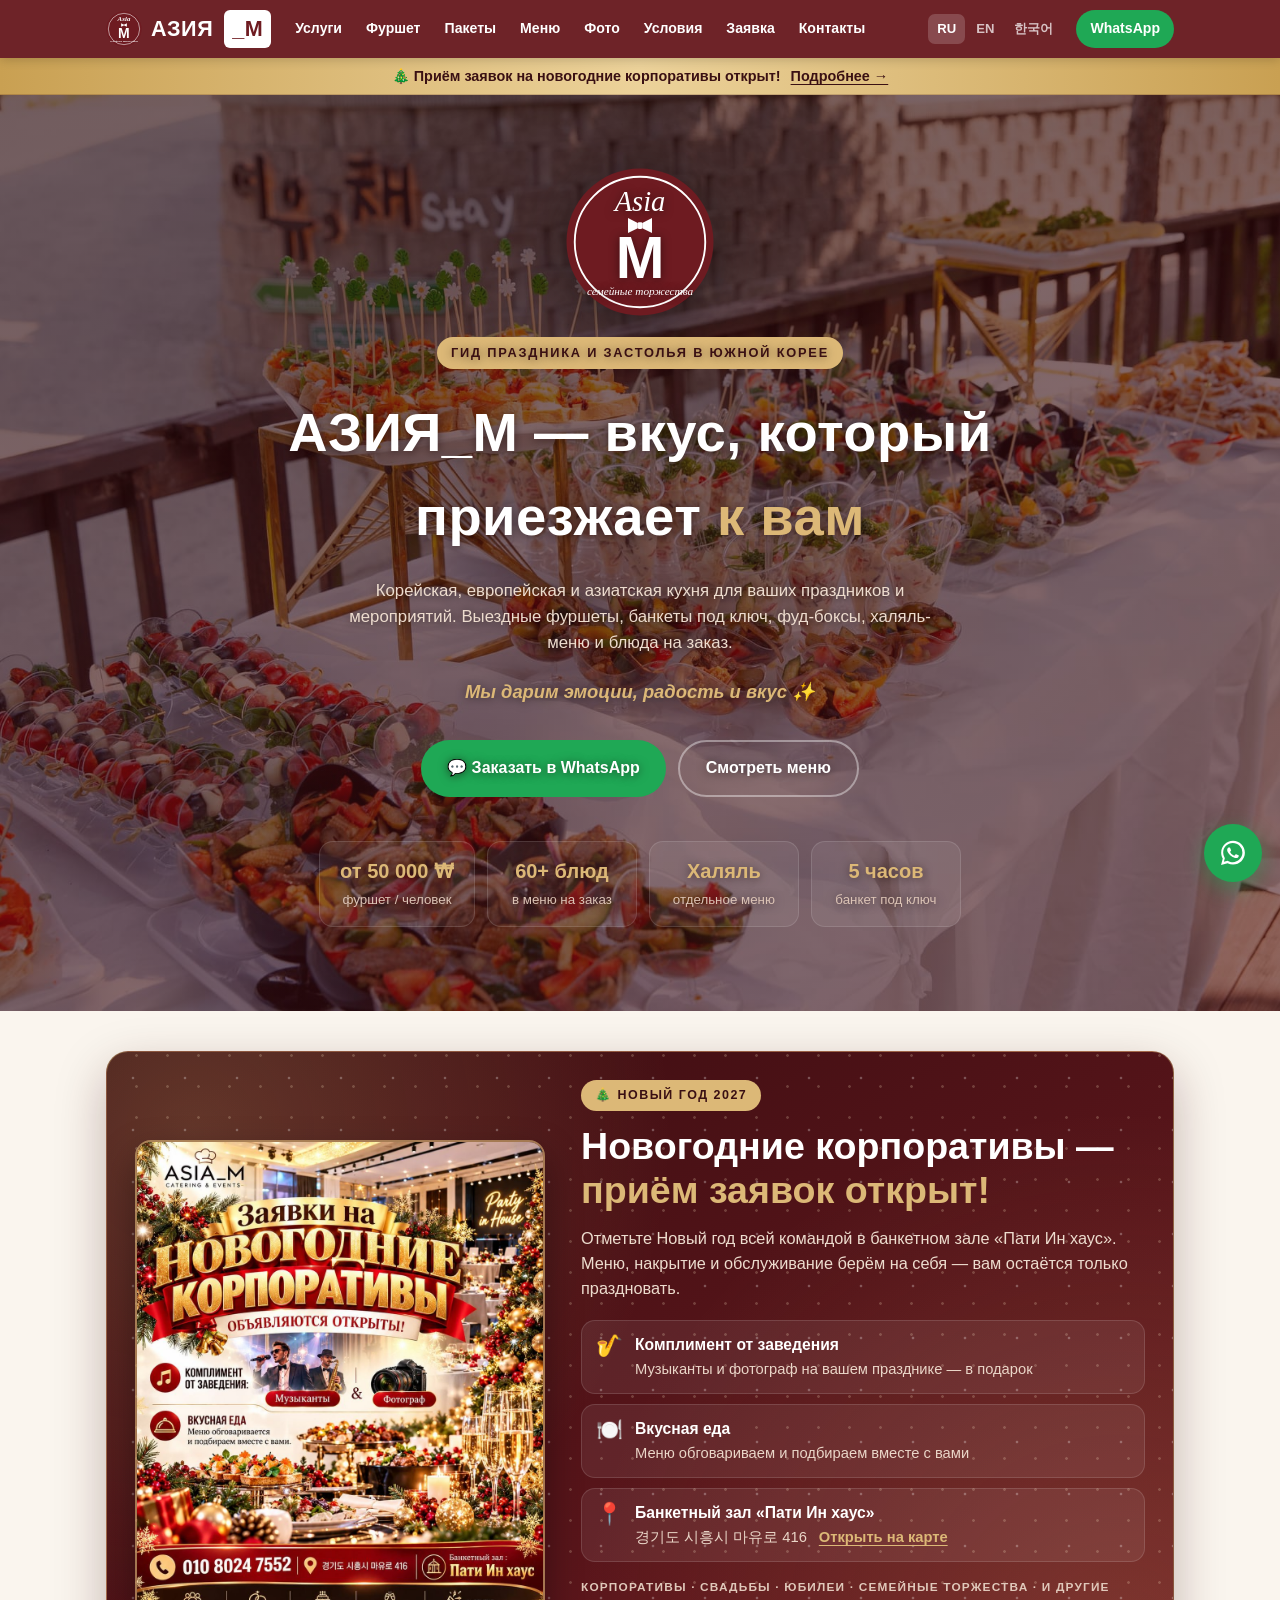
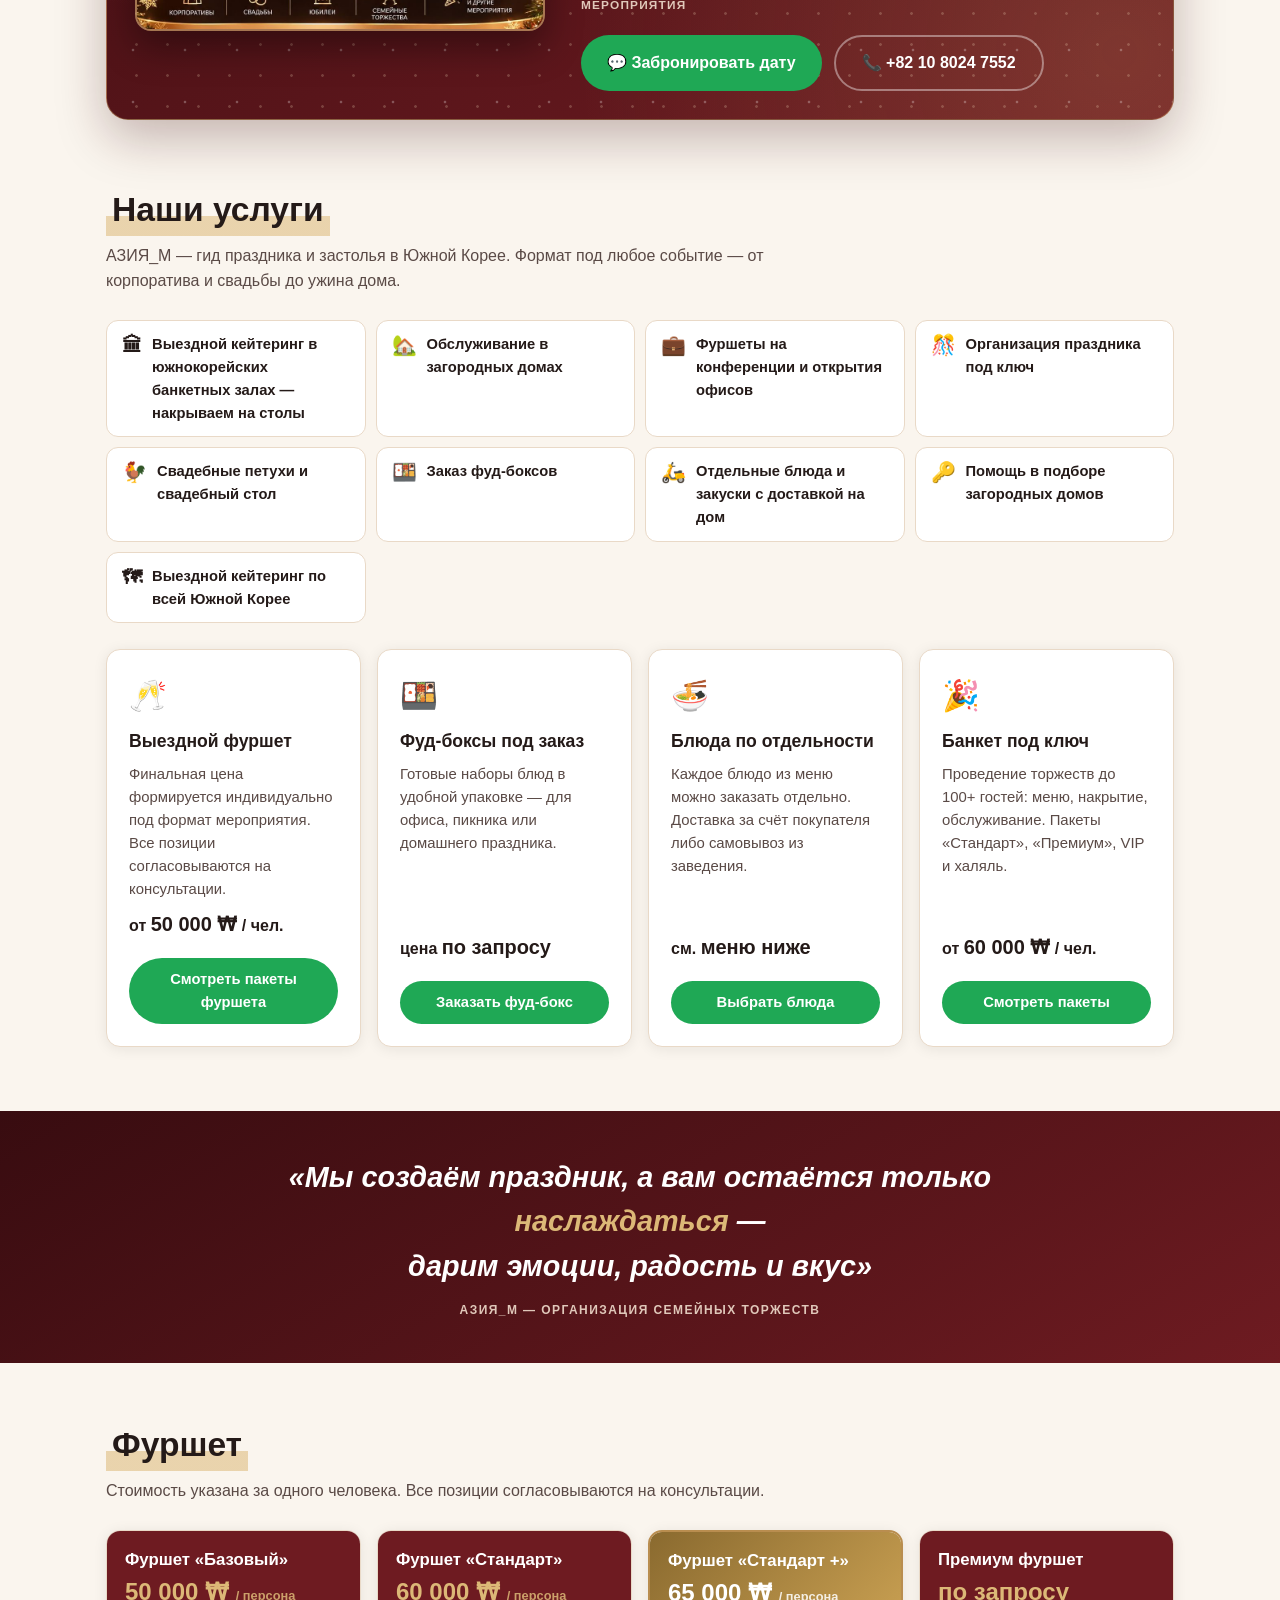
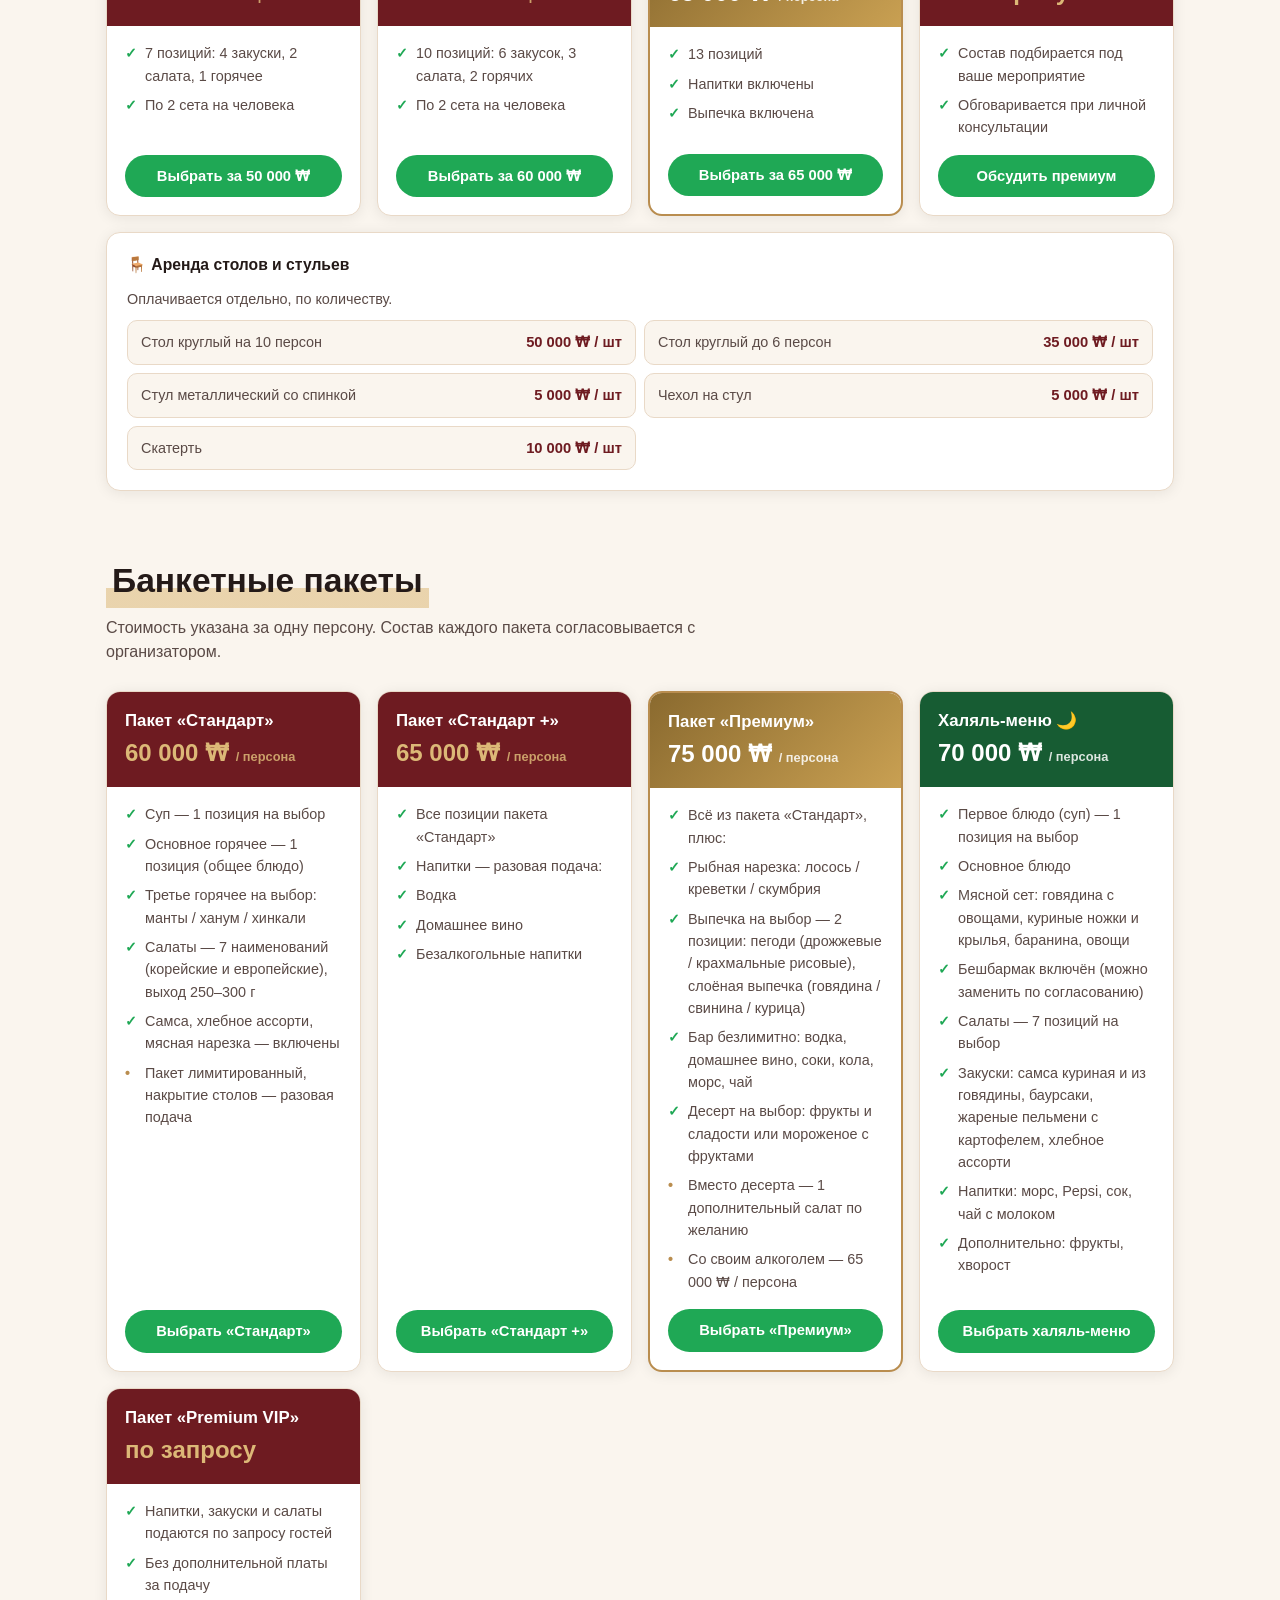
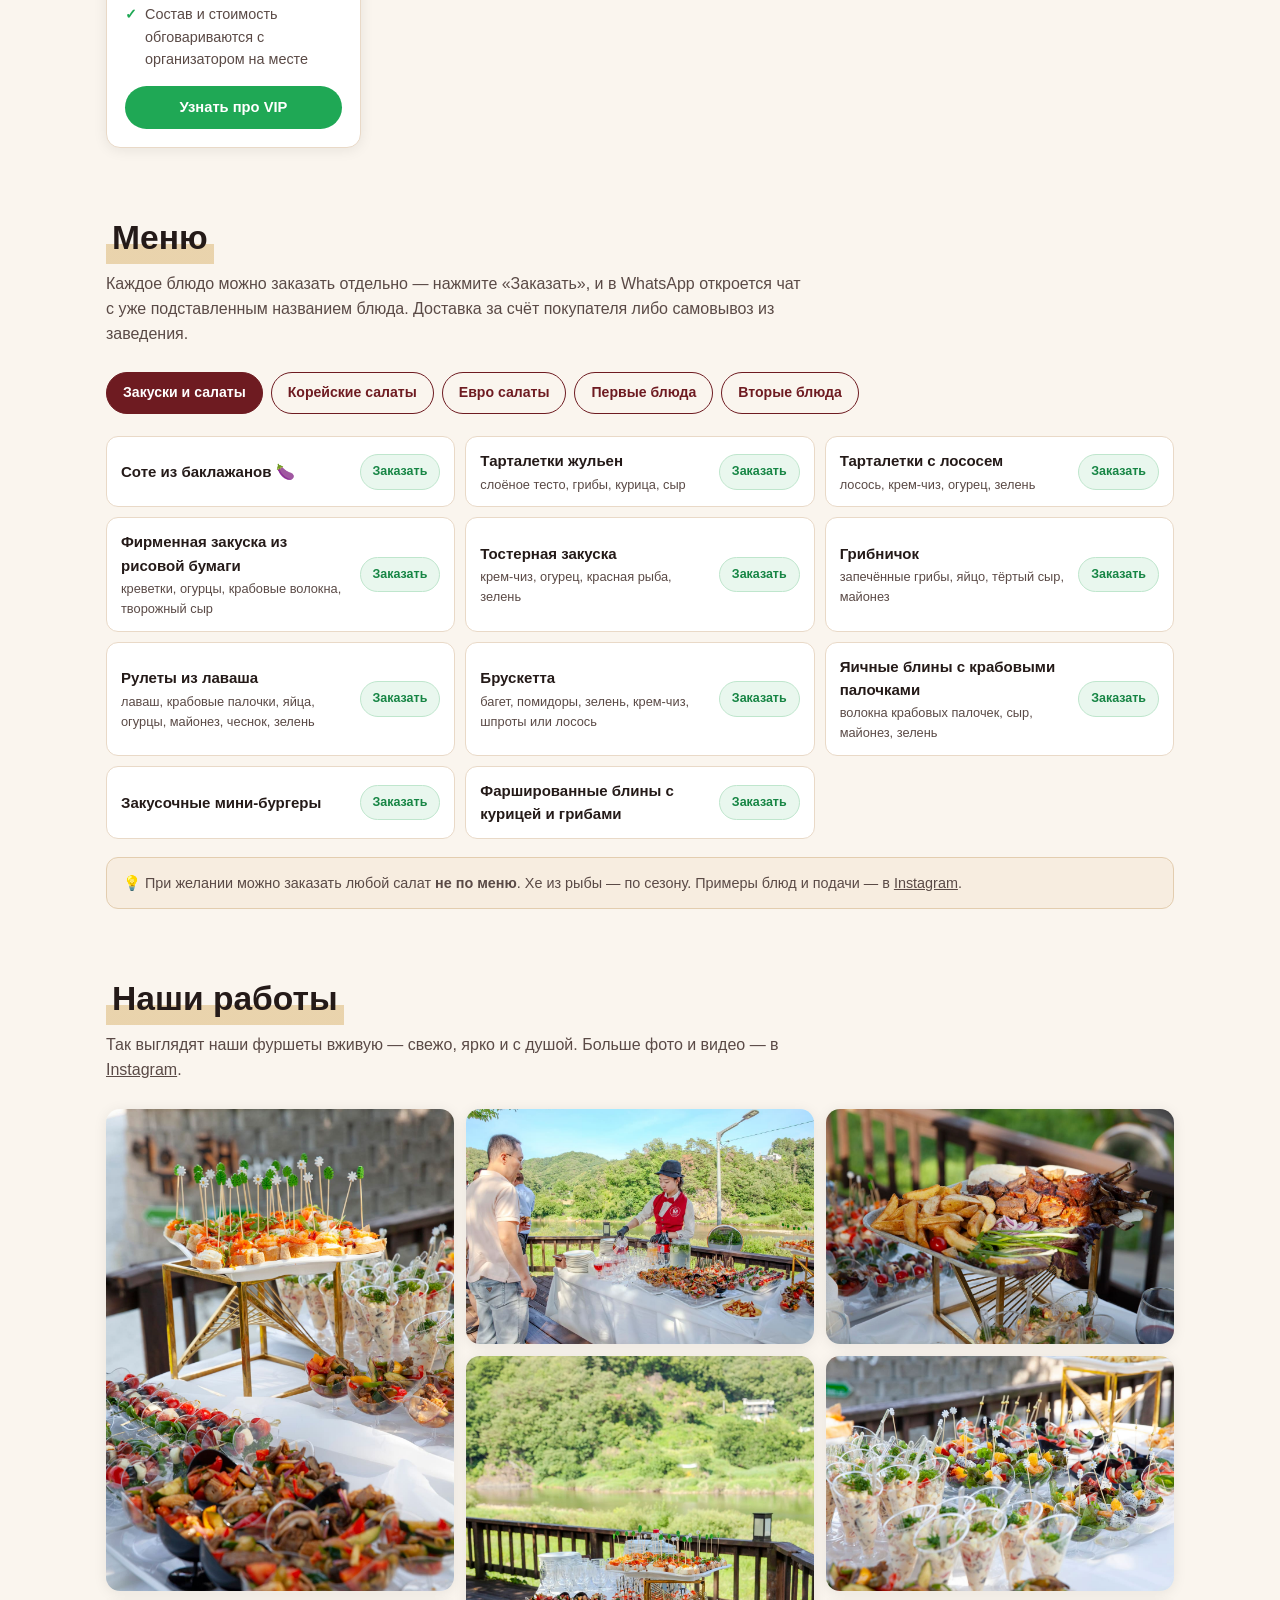
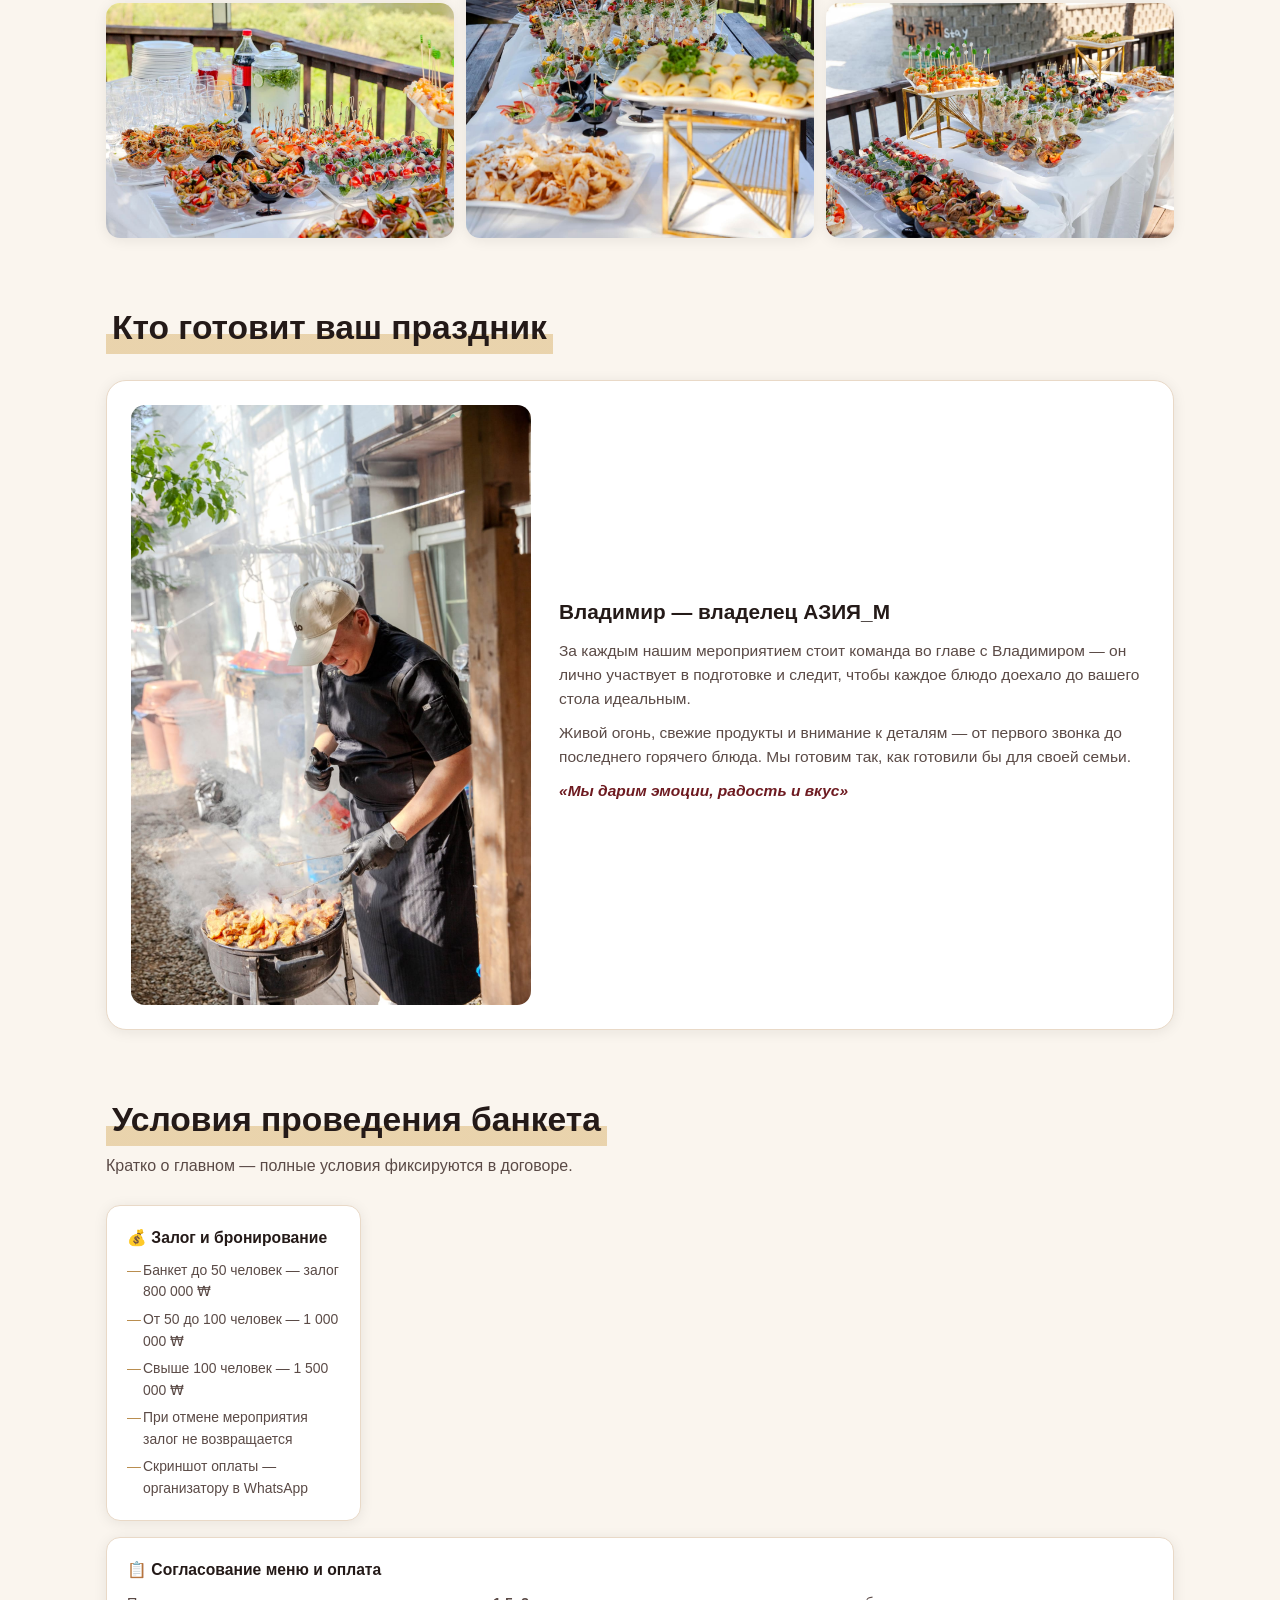
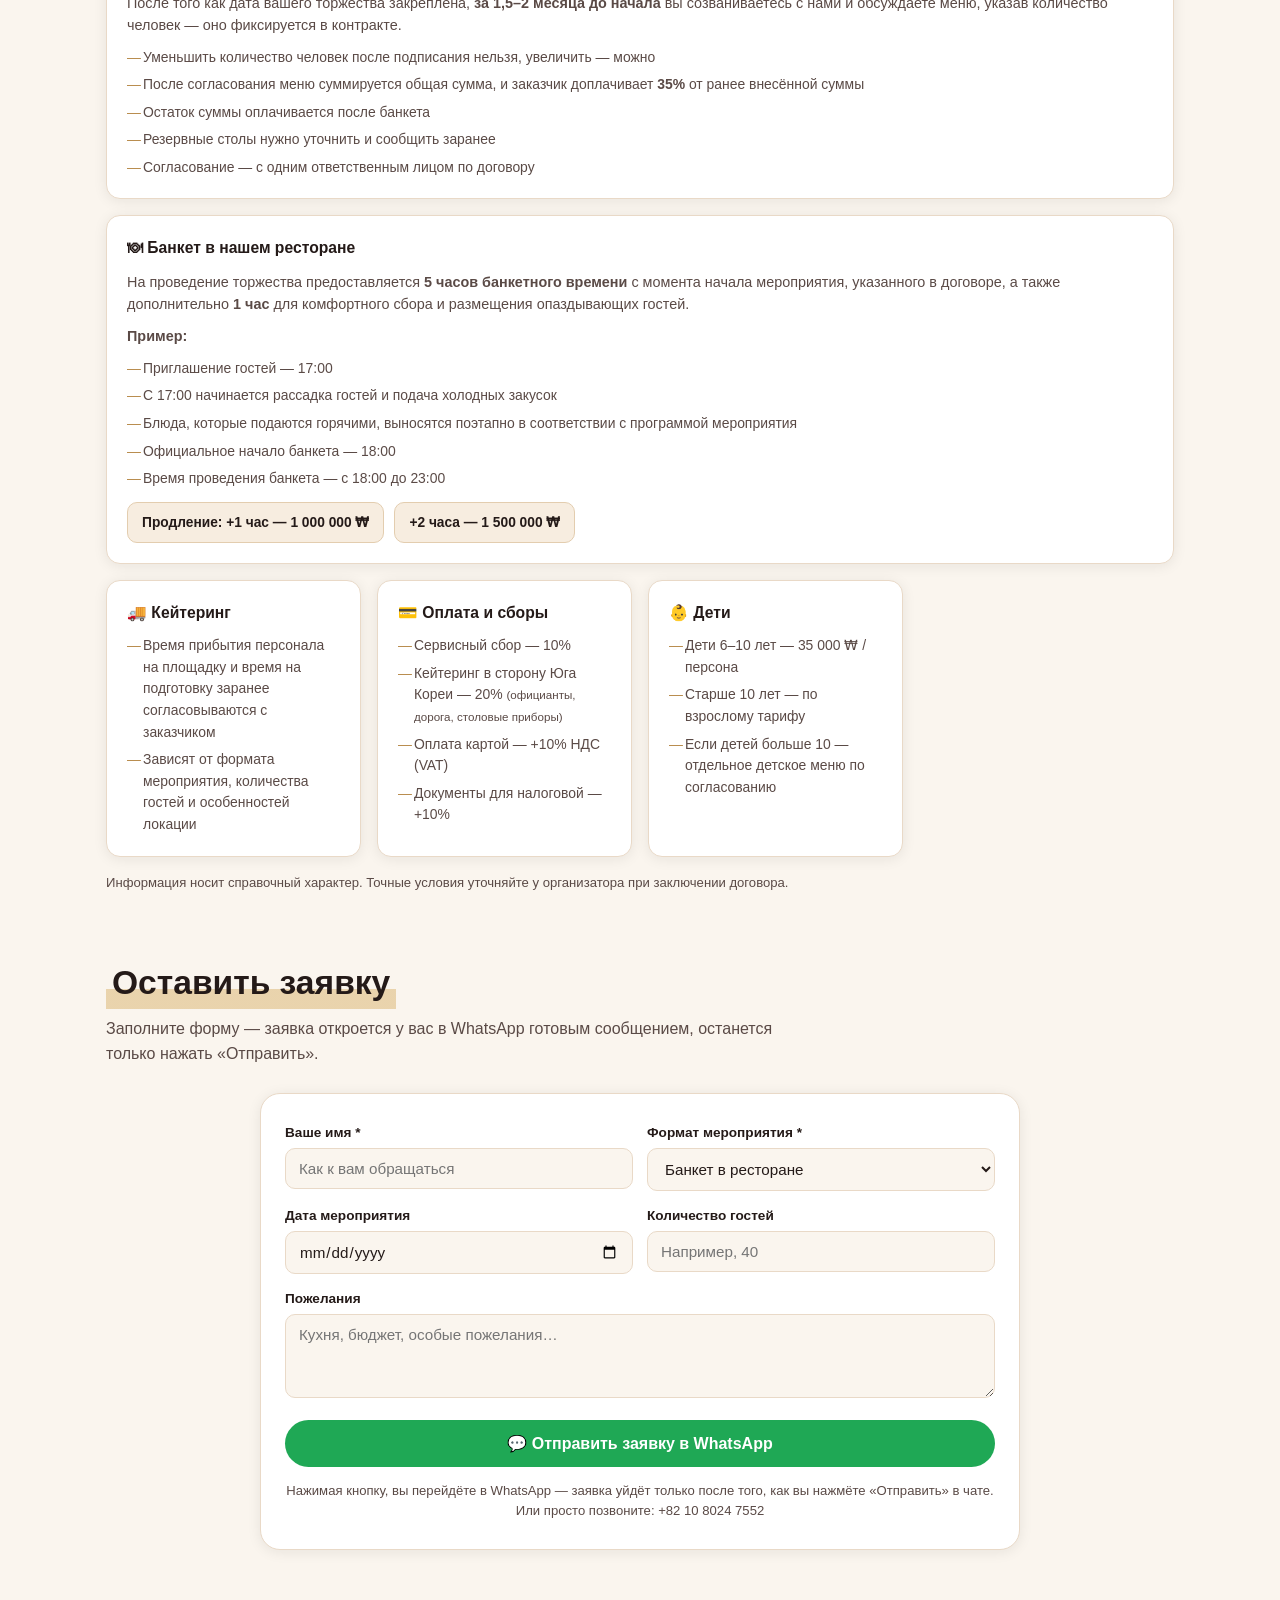
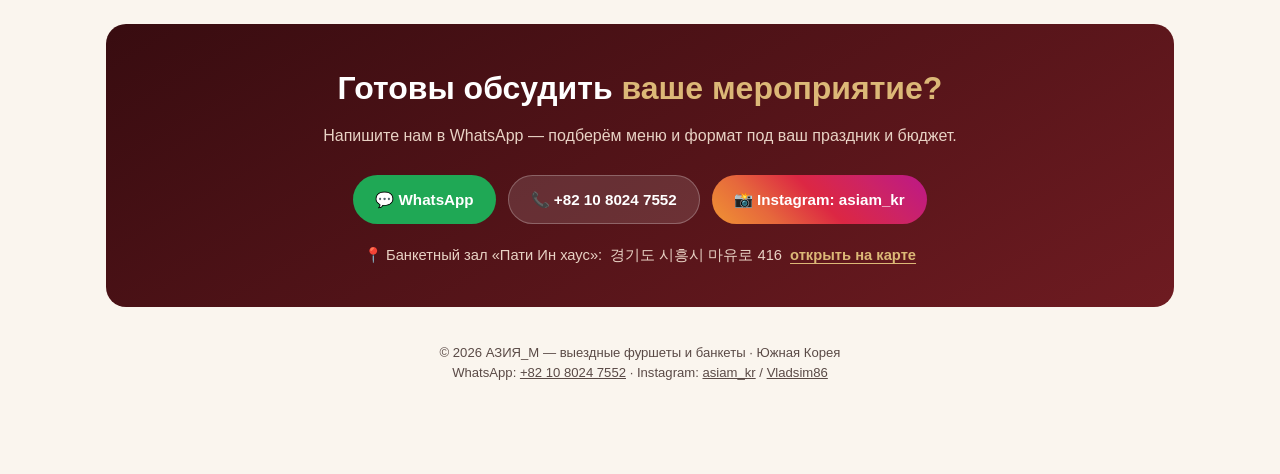
==== commit 9aaee07d: "Новогодние корпоративы на главной + мелкие исправления сайта Новогодний блок (RU / EN / KO): - афиша" ====
--- a/index.html
+++ b/index.html
@@ -9,7 +9,29 @@
 <link rel="alternate" hreflang="ru" href="https://zerorare.github.io/asiam/">
 <link rel="alternate" hreflang="en" href="https://zerorare.github.io/asiam/en.html">
 <link rel="alternate" hreflang="ko" href="https://zerorare.github.io/asiam/ko.html">
+<link rel="alternate" hreflang="x-default" href="https://zerorare.github.io/asiam/">
+<link rel="canonical" href="https://zerorare.github.io/asiam/">
+<meta name="theme-color" content="#6e1b21">
+<!-- превью ссылки в мессенджерах (WhatsApp, Telegram, KakaoTalk, Instagram) -->
+<meta property="og:type" content="website">
+<meta property="og:site_name" content="АЗИЯ_М">
+<meta property="og:locale" content="ru_RU">
+<meta property="og:locale:alternate" content="en_US">
+<meta property="og:locale:alternate" content="ko_KR">
+<meta property="og:url" content="https://zerorare.github.io/asiam/">
+<meta property="og:title" content="АЗИЯ_М — выездные фуршеты и банкеты в Корее">
+<meta property="og:description" content="Корейская, европейская и азиатская кухня: фуршеты от 50 000 ₩/чел., банкеты под ключ, фуд-боксы, халяль-меню. Заказ в WhatsApp: +82 10 8024 7552">
+<meta property="og:image" content="https://zerorare.github.io/asiam/img/og-image.jpg">
+<meta property="og:image:width" content="1200">
+<meta property="og:image:height" content="630">
+<meta property="og:image:alt" content="Фуршетный стол АЗИЯ_М: канапе, салаты и закуски">
+<meta name="twitter:card" content="summary_large_image">
 <link rel="stylesheet" href="css/style.css">
+<script>
+/* Новогодний блок — сезонный: с этой даты (время Кореи) он скрывается сам.
+   Чтобы продлить или включить снова через год — поменяйте дату (и в en.html, ko.html). */
+if (Date.now() >= Date.parse('2027-01-15T00:00:00+09:00')) document.documentElement.classList.add('ny-off');
+</script>
 </head>
 <body>
 
@@ -46,6 +68,7 @@
     <label for="navtoggle" class="burger" aria-label="Меню"><span></span><span></span><span></span></label>
   </div>
 </header>
+<a class="ny-bar ny-season" href="#newyear">🎄 <b>Приём заявок на новогодние корпоративы открыт!</b> <span class="ny-more">Подробнее →</span></a>
 
 <div class="hero">
   <svg class="logo-big" viewBox="0 0 200 200" aria-label="Логотип Asia M">
@@ -74,6 +97,34 @@
   </div>
 </div>
 
+<!-- ===== НОВОГОДНИЙ БЛОК (сезонный) — прячется сам после даты из <head>. Афиша: img/newyear-corporate.jpg ===== -->
+<section id="newyear" class="ny-season">
+  <div class="ny-card">
+    <div class="ny-head">
+      <div class="ny-kicker">🎄 Новый год 2027</div>
+      <h2>Новогодние корпоративы — <span>приём заявок открыт!</span></h2>
+    </div>
+    <a class="ny-poster" href="img/newyear-corporate.jpg" target="_blank" rel="noopener">
+      <img src="img/newyear-corporate.jpg" width="1000" height="1200" loading="lazy" decoding="async"
+           alt="Афиша АЗИЯ_М: приём заявок на новогодние корпоративы. Комплимент от заведения — музыканты и фотограф. Банкетный зал «Пати Ин хаус», 경기도 시흥시 마유로 416, тел. 010 8024 7552">
+      <span class="ny-zoom">🔍 Открыть афишу</span>
+    </a>
+    <div class="ny-body">
+      <p class="ny-lead">Отметьте Новый год всей командой в банкетном зале «Пати Ин хаус». Меню, накрытие и обслуживание берём на себя — вам остаётся только праздновать.</p>
+      <ul class="ny-list">
+        <li><span class="ny-ico">🎷</span><div><b>Комплимент от заведения</b>Музыканты и фотограф на вашем празднике — в подарок</div></li>
+        <li><span class="ny-ico">🍽️</span><div><b>Вкусная еда</b>Меню обговариваем и подбираем вместе с вами</div></li>
+        <li><span class="ny-ico">📍</span><div><b>Банкетный зал «Пати Ин хаус»</b><span class="ny-addr"><span>경기도 시흥시 마유로 416</span><a href="https://map.naver.com/p/search/%EA%B2%BD%EA%B8%B0%EB%8F%84%20%EC%8B%9C%ED%9D%A5%EC%8B%9C%20%EB%A7%88%EC%9C%A0%EB%A1%9C%20416" target="_blank" rel="noopener">Открыть на карте</a></span></div></li>
+      </ul>
+      <p class="ny-tags">Корпоративы · Свадьбы · Юбилеи · Семейные торжества · и другие мероприятия</p>
+      <div class="ny-cta">
+        <a class="btn btn-wa" href="https://wa.me/821080247552?text=%D0%97%D0%B4%D1%80%D0%B0%D0%B2%D1%81%D1%82%D0%B2%D1%83%D0%B9%D1%82%D0%B5!%20%D0%A5%D0%BE%D1%87%D1%83%20%D0%B7%D0%B0%D0%B1%D1%80%D0%BE%D0%BD%D0%B8%D1%80%D0%BE%D0%B2%D0%B0%D1%82%D1%8C%20%D0%BD%D0%BE%D0%B2%D0%BE%D0%B3%D0%BE%D0%B4%D0%BD%D0%B8%D0%B9%20%D0%BA%D0%BE%D1%80%D0%BF%D0%BE%D1%80%D0%B0%D1%82%D0%B8%D0%B2" target="_blank" rel="noopener">💬 Забронировать дату</a>
+        <a class="btn btn-ghost" href="tel:+821080247552">📞 +82 10 8024 7552</a>
+      </div>
+    </div>
+  </div>
+</section>
+
 <section id="services">
   <div class="sec-head">
     <h2>Наши услуги</h2>
@@ -307,9 +358,9 @@
     </div>
     <div class="menu-group" id="mg-0">
       <div class="dishes">
-        <div class="dish"><div class="d-info"><div class="d-name">Сотте из баклажан 🍆</div></div><a class="d-wa" target="_blank" rel="noopener" href="https://wa.me/821080247552?text=%D0%97%D0%B4%D1%80%D0%B0%D0%B2%D1%81%D1%82%D0%B2%D1%83%D0%B9%D1%82%D0%B5!%20%D0%A5%D0%BE%D1%87%D1%83%20%D0%B7%D0%B0%D0%BA%D0%B0%D0%B7%D0%B0%D1%82%D1%8C%3A%20%D0%A1%D0%BE%D1%82%D1%82%D0%B5%20%D0%B8%D0%B7%20%D0%B1%D0%B0%D0%BA%D0%BB%D0%B0%D0%B6%D0%B0%D0%BD">Заказать</a></div>
+        <div class="dish"><div class="d-info"><div class="d-name">Соте из баклажанов 🍆</div></div><a class="d-wa" target="_blank" rel="noopener" href="https://wa.me/821080247552?text=%D0%97%D0%B4%D1%80%D0%B0%D0%B2%D1%81%D1%82%D0%B2%D1%83%D0%B9%D1%82%D0%B5!%20%D0%A5%D0%BE%D1%87%D1%83%20%D0%B7%D0%B0%D0%BA%D0%B0%D0%B7%D0%B0%D1%82%D1%8C%3A%20%D0%A1%D0%BE%D1%82%D0%B5%20%D0%B8%D0%B7%20%D0%B1%D0%B0%D0%BA%D0%BB%D0%B0%D0%B6%D0%B0%D0%BD%D0%BE%D0%B2">Заказать</a></div>
         <div class="dish"><div class="d-info"><div class="d-name">Тарталетки жульен</div><div class="d-desc">слоёное тесто, грибы, курица, сыр</div></div><a class="d-wa" target="_blank" rel="noopener" href="https://wa.me/821080247552?text=%D0%97%D0%B4%D1%80%D0%B0%D0%B2%D1%81%D1%82%D0%B2%D1%83%D0%B9%D1%82%D0%B5!%20%D0%A5%D0%BE%D1%87%D1%83%20%D0%B7%D0%B0%D0%BA%D0%B0%D0%B7%D0%B0%D1%82%D1%8C%3A%20%D0%A2%D0%B0%D1%80%D1%82%D0%B0%D0%BB%D0%B5%D1%82%D0%BA%D0%B8%20%D0%B6%D1%83%D0%BB%D1%8C%D0%B5%D0%BD">Заказать</a></div>
-        <div class="dish"><div class="d-info"><div class="d-name">Тарталетки с лососью</div><div class="d-desc">лосось, крем-чиз, огурец, зелень</div></div><a class="d-wa" target="_blank" rel="noopener" href="https://wa.me/821080247552?text=%D0%97%D0%B4%D1%80%D0%B0%D0%B2%D1%81%D1%82%D0%B2%D1%83%D0%B9%D1%82%D0%B5!%20%D0%A5%D0%BE%D1%87%D1%83%20%D0%B7%D0%B0%D0%BA%D0%B0%D0%B7%D0%B0%D1%82%D1%8C%3A%20%D0%A2%D0%B0%D1%80%D1%82%D0%B0%D0%BB%D0%B5%D1%82%D0%BA%D0%B8%20%D1%81%20%D0%BB%D0%BE%D1%81%D0%BE%D1%81%D1%8C%D1%8E">Заказать</a></div>
+        <div class="dish"><div class="d-info"><div class="d-name">Тарталетки с лососем</div><div class="d-desc">лосось, крем-чиз, огурец, зелень</div></div><a class="d-wa" target="_blank" rel="noopener" href="https://wa.me/821080247552?text=%D0%97%D0%B4%D1%80%D0%B0%D0%B2%D1%81%D1%82%D0%B2%D1%83%D0%B9%D1%82%D0%B5!%20%D0%A5%D0%BE%D1%87%D1%83%20%D0%B7%D0%B0%D0%BA%D0%B0%D0%B7%D0%B0%D1%82%D1%8C%3A%20%D0%A2%D0%B0%D1%80%D1%82%D0%B0%D0%BB%D0%B5%D1%82%D0%BA%D0%B8%20%D1%81%20%D0%BB%D0%BE%D1%81%D0%BE%D1%81%D0%B5%D0%BC">Заказать</a></div>
         <div class="dish"><div class="d-info"><div class="d-name">Фирменная закуска из рисовой бумаги</div><div class="d-desc">креветки, огурцы, крабовые волокна, творожный сыр</div></div><a class="d-wa" target="_blank" rel="noopener" href="https://wa.me/821080247552?text=%D0%97%D0%B4%D1%80%D0%B0%D0%B2%D1%81%D1%82%D0%B2%D1%83%D0%B9%D1%82%D0%B5!%20%D0%A5%D0%BE%D1%87%D1%83%20%D0%B7%D0%B0%D0%BA%D0%B0%D0%B7%D0%B0%D1%82%D1%8C%3A%20%D0%A4%D0%B8%D1%80%D0%BC%D0%B5%D0%BD%D0%BD%D0%B0%D1%8F%20%D0%B7%D0%B0%D0%BA%D1%83%D1%81%D0%BA%D0%B0%20%D0%B8%D0%B7%20%D1%80%D0%B8%D1%81%D0%BE%D0%B2%D0%BE%D0%B9%20%D0%B1%D1%83%D0%BC%D0%B0%D0%B3%D0%B8">Заказать</a></div>
         <div class="dish"><div class="d-info"><div class="d-name">Тостерная закуска</div><div class="d-desc">крем-чиз, огурец, красная рыба, зелень</div></div><a class="d-wa" target="_blank" rel="noopener" href="https://wa.me/821080247552?text=%D0%97%D0%B4%D1%80%D0%B0%D0%B2%D1%81%D1%82%D0%B2%D1%83%D0%B9%D1%82%D0%B5!%20%D0%A5%D0%BE%D1%87%D1%83%20%D0%B7%D0%B0%D0%BA%D0%B0%D0%B7%D0%B0%D1%82%D1%8C%3A%20%D0%A2%D0%BE%D1%81%D1%82%D0%B5%D1%80%D0%BD%D0%B0%D1%8F%20%D0%B7%D0%B0%D0%BA%D1%83%D1%81%D0%BA%D0%B0">Заказать</a></div>
         <div class="dish"><div class="d-info"><div class="d-name">Грибничок</div><div class="d-desc">запечённые грибы, яйцо, тёртый сыр, майонез</div></div><a class="d-wa" target="_blank" rel="noopener" href="https://wa.me/821080247552?text=%D0%97%D0%B4%D1%80%D0%B0%D0%B2%D1%81%D1%82%D0%B2%D1%83%D0%B9%D1%82%D0%B5!%20%D0%A5%D0%BE%D1%87%D1%83%20%D0%B7%D0%B0%D0%BA%D0%B0%D0%B7%D0%B0%D1%82%D1%8C%3A%20%D0%93%D1%80%D0%B8%D0%B1%D0%BD%D0%B8%D1%87%D0%BE%D0%BA">Заказать</a></div>
@@ -534,16 +585,17 @@
 <section id="request">
   <div class="sec-head">
     <h2>Оставить заявку</h2>
-    <p>Заполни форму — заявка откроется у тебя в WhatsApp готовым сообщением, останется только нажать «Отправить».</p>
+    <p>Заполните форму — заявка откроется у вас в WhatsApp готовым сообщением, останется только нажать «Отправить».</p>
   </div>
   <div class="req-wrap">
     <form class="req-form" onsubmit="
       var f=this;
       var m='Здравствуйте! Хочу оставить заявку:\nИмя: '+f.rname.value+'\nФормат: '+f.rformat.value;
-      if(f.rdate.value)m+='\nДата: '+f.rdate.value;
+      if(f.rdate.value)m+='\nДата: '+f.rdate.value.split('-').reverse().join('.');
       if(f.rguests.value)m+='\nГостей: '+f.rguests.value;
       if(f.rcomment.value)m+='\nПожелания: '+f.rcomment.value;
-      window.open('https://wa.me/821080247552?text='+encodeURIComponent(m),'_blank');
+      var u='https://wa.me/821080247552?text='+encodeURIComponent(m);
+      if(!window.open(u,'_blank'))location.href=u;
       return false;">
       <div>
         <label for="rname">Ваше имя *</label>
@@ -553,10 +605,12 @@
         <label for="rformat">Формат мероприятия *</label>
         <select id="rformat" name="rformat" required>
           <option>Банкет в ресторане</option>
+          <option>Корпоратив</option>
           <option>Выездной фуршет</option>
           <option>Кейтеринг в банкетном зале</option>
           <option>Праздник в загородном доме</option>
           <option>Свадьба / свадебные петухи</option>
+          <option>Юбилей / день рождения</option>
           <option>Фуд-боксы</option>
           <option>Доставка блюд</option>
           <option>Другое</option>
@@ -590,12 +644,13 @@
       <a class="c-tel" href="tel:+821080247552">📞 +82 10 8024 7552</a>
       <a class="c-ig" href="https://www.instagram.com/asiam_kr" target="_blank" rel="noopener">📸 Instagram: asiam_kr</a>
     </div>
+    <p class="c-addr"><span>📍 Банкетный зал «Пати Ин хаус»:</span><span>경기도 시흥시 마유로 416</span><a href="https://map.naver.com/p/search/%EA%B2%BD%EA%B8%B0%EB%8F%84%20%EC%8B%9C%ED%9D%A5%EC%8B%9C%20%EB%A7%88%EC%9C%A0%EB%A1%9C%20416" target="_blank" rel="noopener">открыть на карте</a></p>
   </div>
 </section>
 
 <footer>
   © 2026 АЗИЯ_М — выездные фуршеты и банкеты · Южная Корея<br>
-  WhatsApp: +82 10 8024 7552 · Instagram: <a href="https://www.instagram.com/asiam_kr" target="_blank" rel="noopener">asiam_kr</a> / <a href="https://www.instagram.com/Vladsim86" target="_blank" rel="noopener">Vladsim86</a>
+  WhatsApp: <a href="https://wa.me/821080247552" target="_blank" rel="noopener">+82 10 8024 7552</a> · Instagram: <a href="https://www.instagram.com/asiam_kr" target="_blank" rel="noopener">asiam_kr</a> / <a href="https://www.instagram.com/Vladsim86" target="_blank" rel="noopener">Vladsim86</a>
 </footer>
 
 <a class="wa-float" href="https://wa.me/821080247552" target="_blank" rel="noopener" aria-label="Написать в WhatsApp">
@@ -606,7 +661,7 @@
 <script>
 document.documentElement.classList.add('js');
 (function(){
-  var sels='.card,.svc,.pack,.term,.gallery figure,.dish,.about,.req-wrap,.sec-head,.slogan-band .q,.contact-wrap';
+  var sels='.ny-card,.card,.svc,.pack,.term,.gallery figure,.dish,.about,.req-wrap,.sec-head,.slogan-band .q,.contact-wrap';
   var els=document.querySelectorAll(sels);
   els.forEach(function(el){el.classList.add('reveal');});
   var groups={};
--- a/css/style.css
+++ b/css/style.css
@@ -473,3 +473,115 @@
   .logo{font-size:.95rem}
   .lang-switch a{padding:5px 4px;font-size:.72rem}
 }
+
+/* корейская версия: переносить строки по словам, а не посреди слова */
+html[lang="ko"]{word-break:keep-all;overflow-wrap:break-word}
+
+/* ===================================================================
+   НОВОГОДНИЙ БЛОК (сезонный): полоса-анонс под шапкой + раздел #newyear
+   Всё с классом .ny-season прячется само после даты, указанной
+   в <head> каждой страницы (скрипт ставит класс .ny-off на <html>)
+   =================================================================== */
+.ny-off .ny-season{display:none!important}
+
+/* --- золотая полоса-анонс под шапкой --- */
+.ny-bar{
+  display:block;text-align:center;text-decoration:none;color:#3a1013;
+  font-size:.9rem;font-weight:600;line-height:1.35;padding:9px 16px;
+  background:linear-gradient(90deg,#c9a052,#ecd29a 25%,#c9a052 50%,#ecd29a 75%,#c9a052);
+  background-size:200% 100%;animation:ny-shine 9s linear infinite;
+  box-shadow:inset 0 -1px 0 rgba(58,16,19,.18);
+}
+.ny-bar b{font-weight:800}
+.ny-bar .ny-more{white-space:nowrap;margin-left:6px;text-decoration:underline;text-underline-offset:3px}
+.ny-bar:hover .ny-more{text-decoration-thickness:2px}
+@keyframes ny-shine{from{background-position:0 0}to{background-position:-200% 0}}
+
+/* --- карточка раздела --- */
+#newyear{padding-top:40px}
+.ny-card{
+  position:relative;overflow:hidden;color:#fff;
+  display:grid;column-gap:36px;
+  grid-template-columns:minmax(260px,410px) 1fr;
+  grid-template-rows:1fr auto auto 1fr;
+  grid-template-areas:"poster ." "poster head" "poster body" "poster .";
+  padding:28px;border-radius:22px;border:1px solid rgba(220,184,119,.4);
+  background:
+    radial-gradient(circle at 8% 12%,rgba(220,184,119,.24),transparent 42%),
+    radial-gradient(circle at 95% 90%,rgba(220,184,119,.18),transparent 46%),
+    linear-gradient(150deg,var(--wine-deep),var(--wine));
+  box-shadow:0 18px 50px rgba(56,12,16,.28);
+}
+/* лёгкий «снег» на фоне */
+.ny-card::before{
+  content:"";position:absolute;inset:0;pointer-events:none;opacity:.45;
+  background-image:
+    radial-gradient(rgba(255,255,255,.6) 1px,transparent 1.7px),
+    radial-gradient(rgba(255,236,200,.45) 1px,transparent 1.7px);
+  background-size:52px 52px,31px 31px;background-position:0 0,14px 19px;
+}
+.ny-card > *{position:relative}
+.ny-head{grid-area:head}
+.ny-body{grid-area:body}
+.ny-kicker{
+  display:inline-block;background:var(--gold);color:#3a1013;font-weight:800;font-size:.78rem;
+  letter-spacing:.12em;text-transform:uppercase;padding:6px 14px;border-radius:999px;margin-bottom:14px;
+}
+.ny-head h2{font-size:clamp(1.6rem,3.4vw,2.35rem);font-weight:900;line-height:1.15}
+.ny-head h2 span{color:var(--gold)}
+
+/* афиша */
+.ny-poster{
+  grid-area:poster;align-self:center;display:block;position:relative;overflow:hidden;
+  border-radius:16px;border:2px solid rgba(220,184,119,.6);
+  box-shadow:0 16px 36px rgba(0,0,0,.38);
+}
+.ny-poster img{display:block;width:100%;height:auto;
+  transition:transform .6s cubic-bezier(.22,.61,.36,1)}
+.ny-poster:hover img{transform:scale(1.03)}
+/* подсказка «открыть афишу» — только при наведении, чтобы не закрывать постер */
+.ny-zoom{
+  position:absolute;left:50%;top:50%;padding:9px 16px;border-radius:999px;white-space:nowrap;
+  background:rgba(36,10,12,.82);color:#fff;font-size:.85rem;font-weight:700;
+  opacity:0;transform:translate(-50%,-40%);transition:opacity .25s ease,transform .25s ease;
+  pointer-events:none;
+}
+.ny-poster:hover .ny-zoom,.ny-poster:focus-visible .ny-zoom{opacity:1;transform:translate(-50%,-50%)}
+@media (hover:none){.ny-zoom{display:none}}
+
+/* текст и преимущества */
+.ny-lead{color:#eddcce;margin-top:14px;font-size:1.02rem}
+.ny-list{list-style:none;margin-top:18px;display:grid;gap:10px}
+.ny-list li{
+  display:flex;gap:12px;align-items:flex-start;padding:12px 14px;border-radius:14px;
+  background:rgba(255,255,255,.07);border:1px solid rgba(255,255,255,.13);
+  font-size:.92rem;color:#ead6c8;
+}
+.ny-list b{display:block;color:#fff;font-size:.98rem;margin-bottom:1px}
+.ny-list a{color:var(--gold);font-weight:700;text-underline-offset:3px;white-space:nowrap}
+.ny-addr{display:flex;flex-wrap:wrap;column-gap:12px;row-gap:2px}
+.ny-ico{font-size:1.35rem;line-height:1.2;flex-shrink:0}
+.ny-tags{margin-top:16px;font-size:.74rem;font-weight:700;letter-spacing:.1em;
+  text-transform:uppercase;color:#e0c8ba}
+.ny-cta{margin-top:20px;display:flex;gap:12px;flex-wrap:wrap}
+
+/* адрес банкетного зала в контактах */
+.contact-wrap .c-addr{margin-top:20px;font-size:.92rem;color:#e8d2c4;
+  display:flex;flex-wrap:wrap;justify-content:center;column-gap:8px;row-gap:2px}
+.c-addr a{color:var(--gold);font-weight:700;text-underline-offset:3px;white-space:nowrap}
+
+@media (max-width:760px){
+  .ny-bar{font-size:.82rem;padding:8px 12px}
+  .ny-bar .ny-more{display:none}             /* на телефоне вместо «Подробнее» — */
+  .ny-bar b::after{content:"\00a0→"}          /* стрелка, приклеенная к последнему слову */
+  #newyear{padding-top:26px}
+  .ny-card{
+    grid-template-columns:1fr;grid-template-rows:auto;
+    grid-template-areas:"head" "poster" "body";
+    padding:22px 16px;border-radius:18px;
+  }
+  .ny-head{text-align:center;margin-bottom:16px}
+  .ny-poster{width:100%;max-width:420px;margin:0 auto}
+  .ny-body{margin-top:18px}
+  .ny-cta .btn{flex:1 1 100%;justify-content:center}
+}
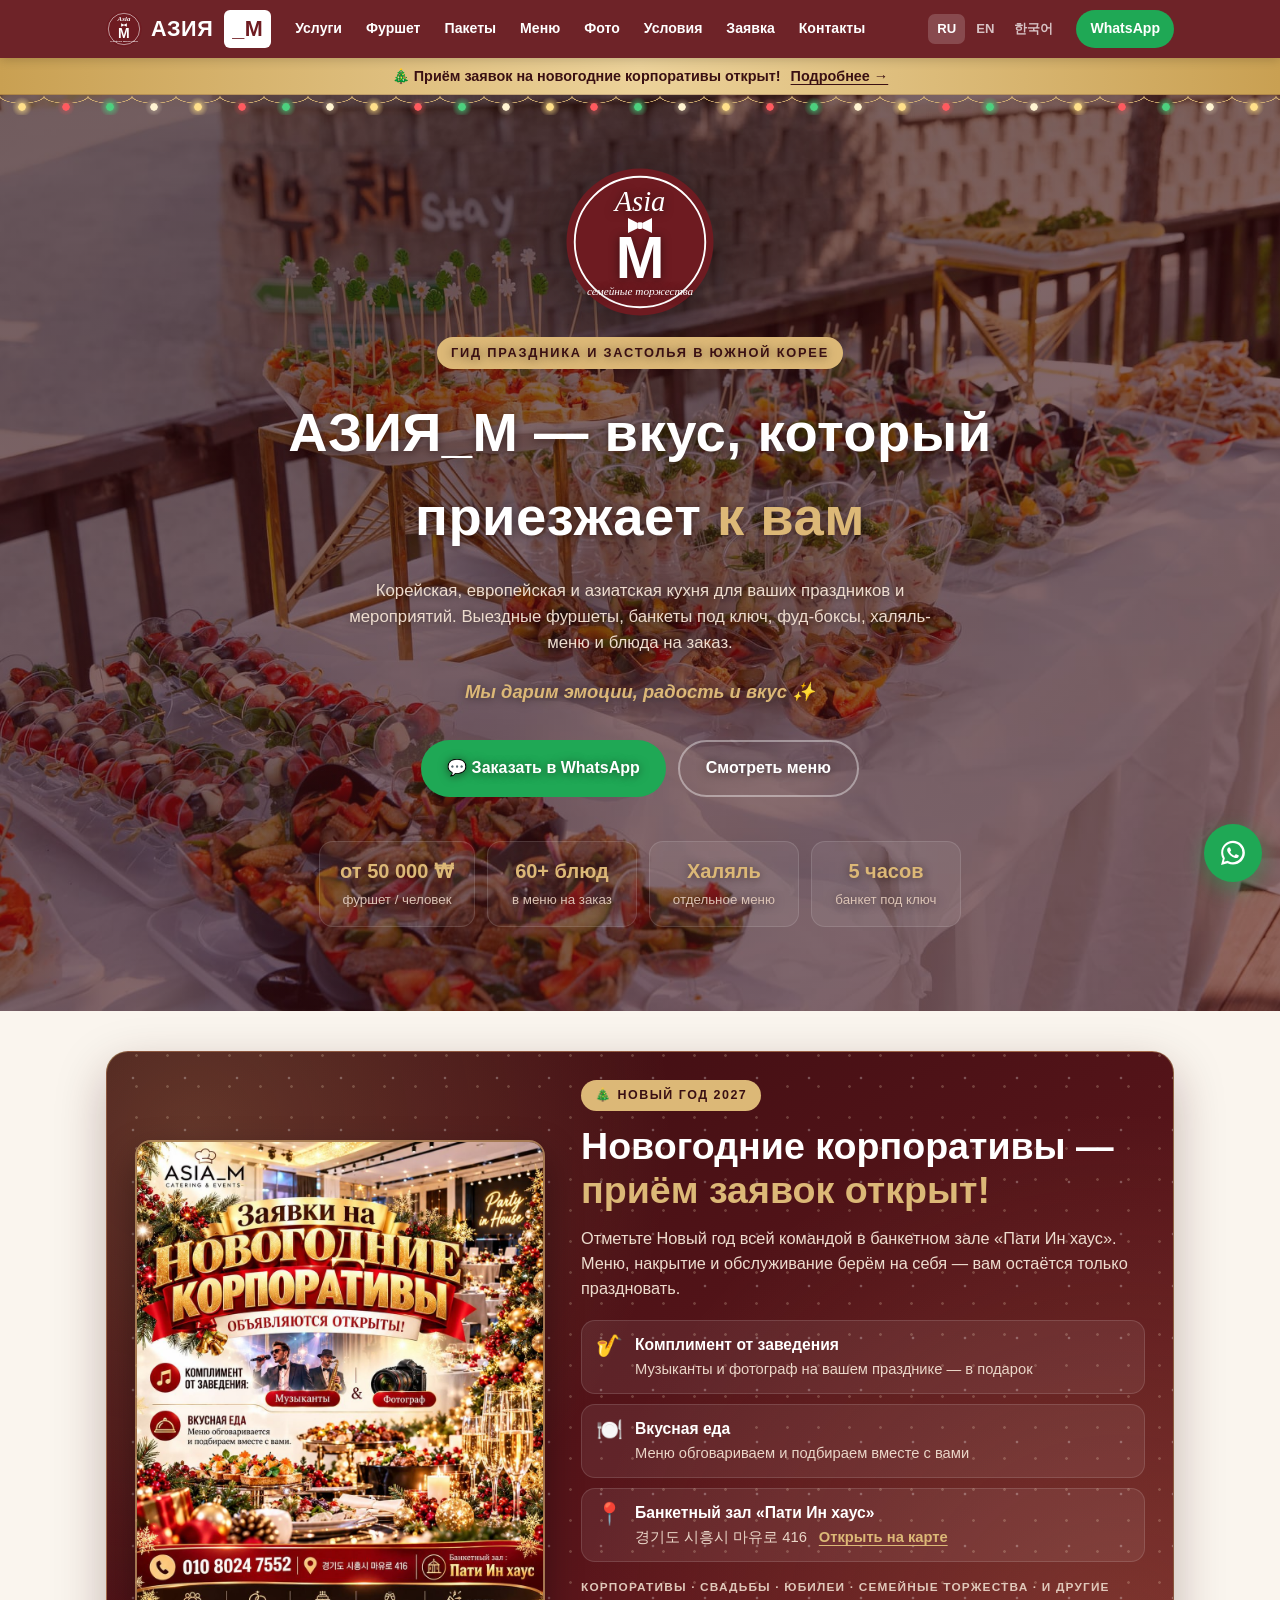
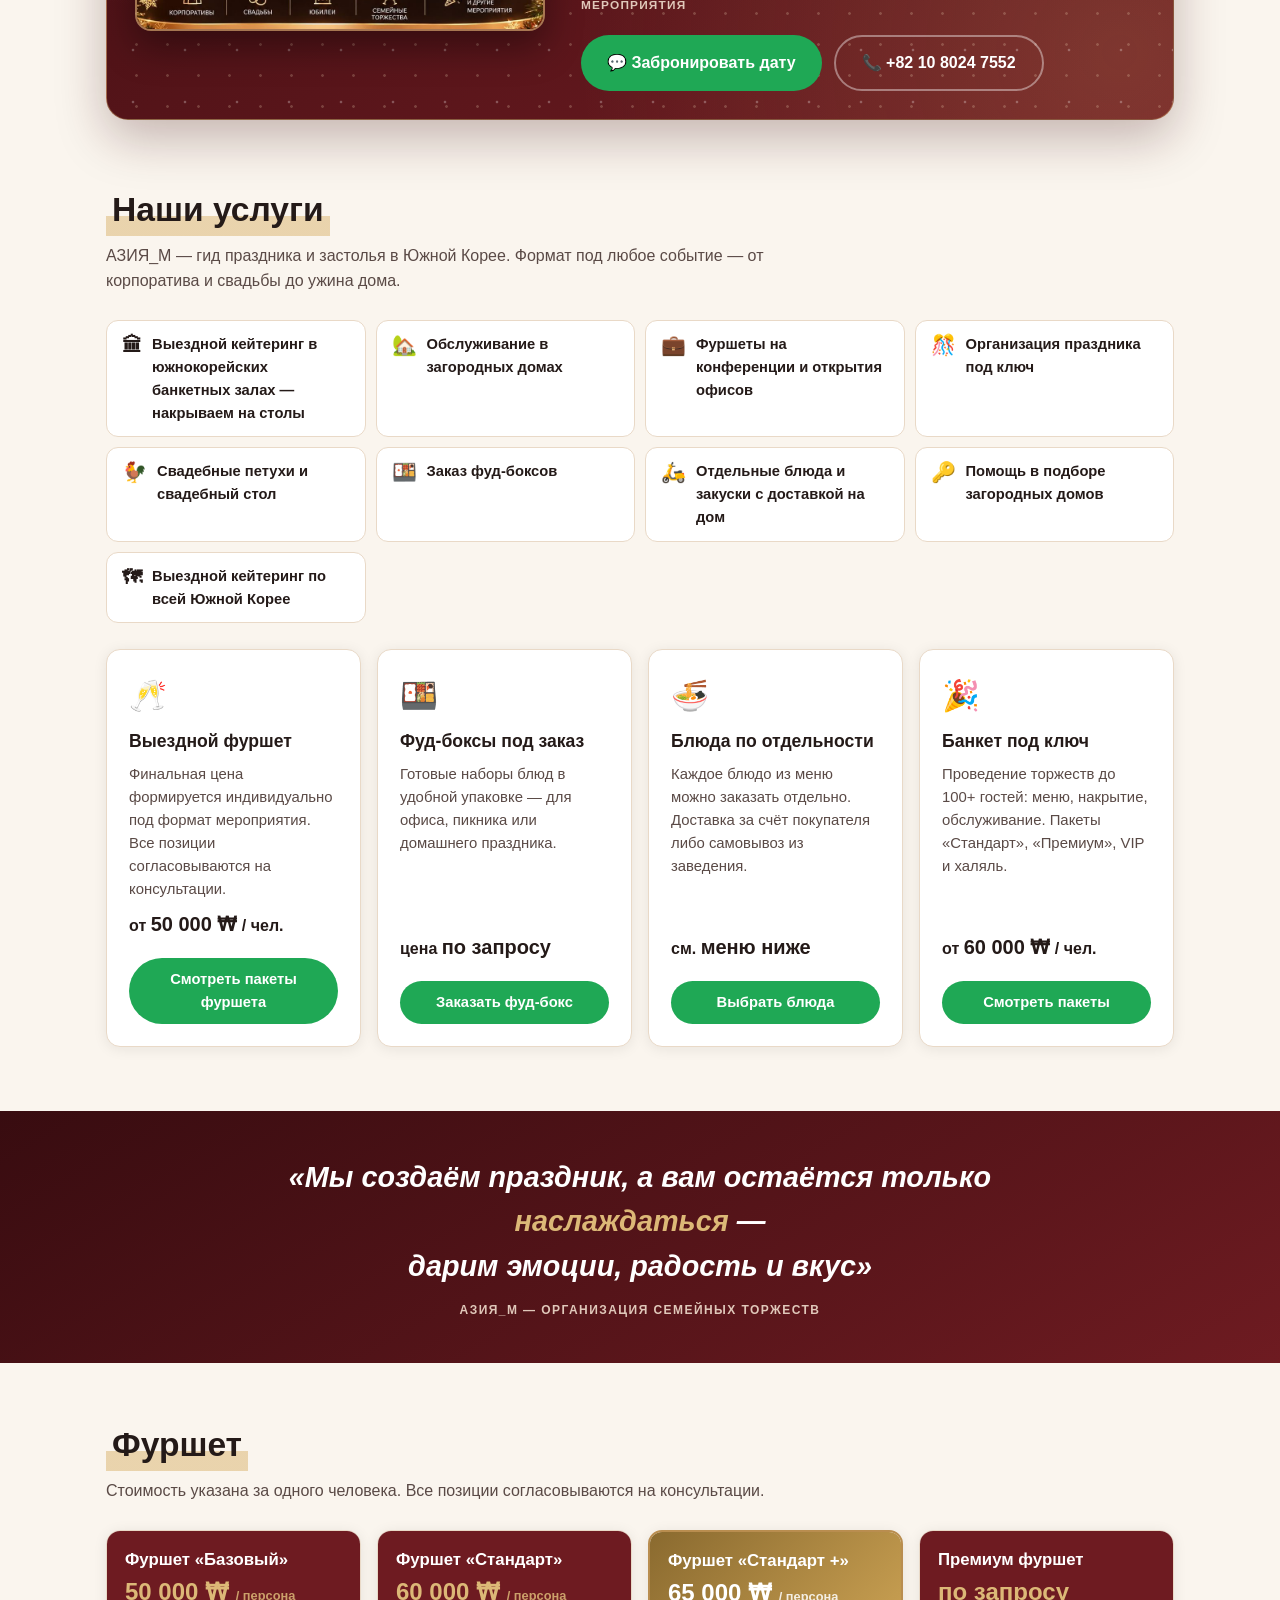
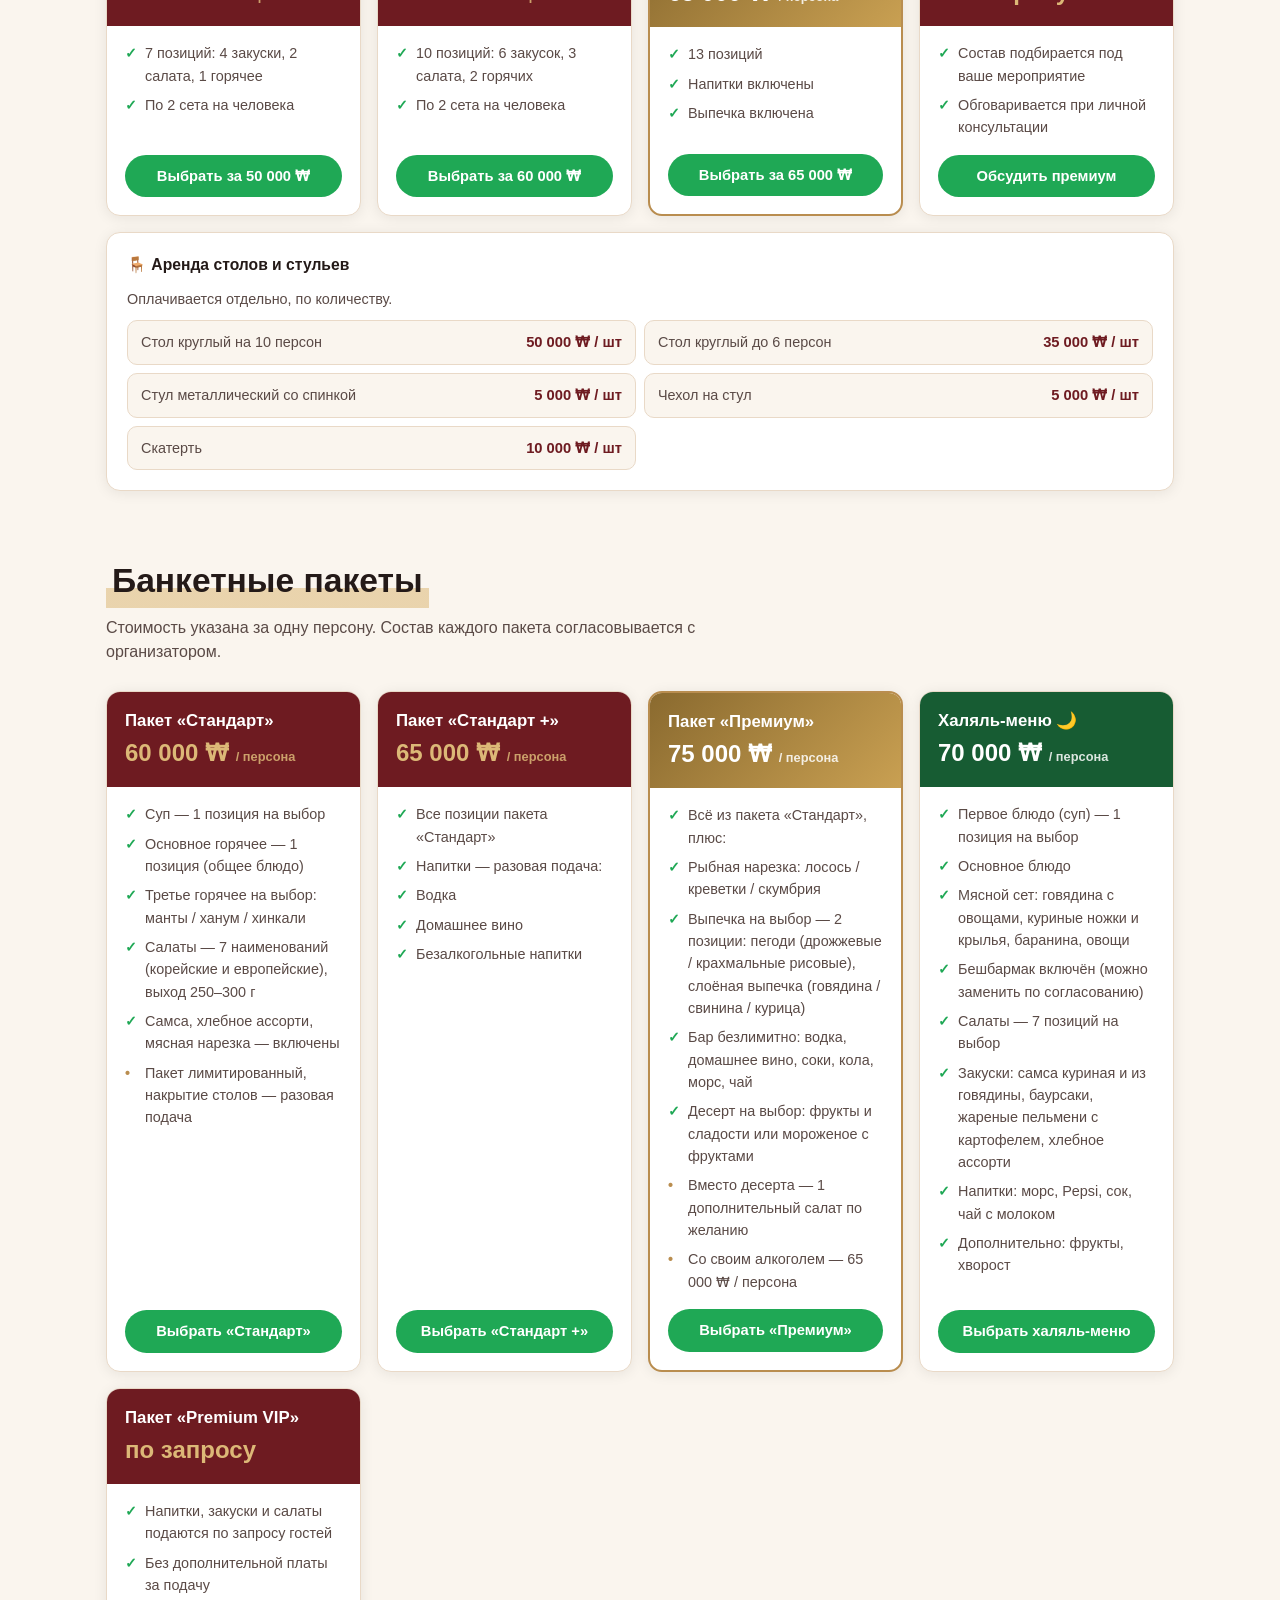
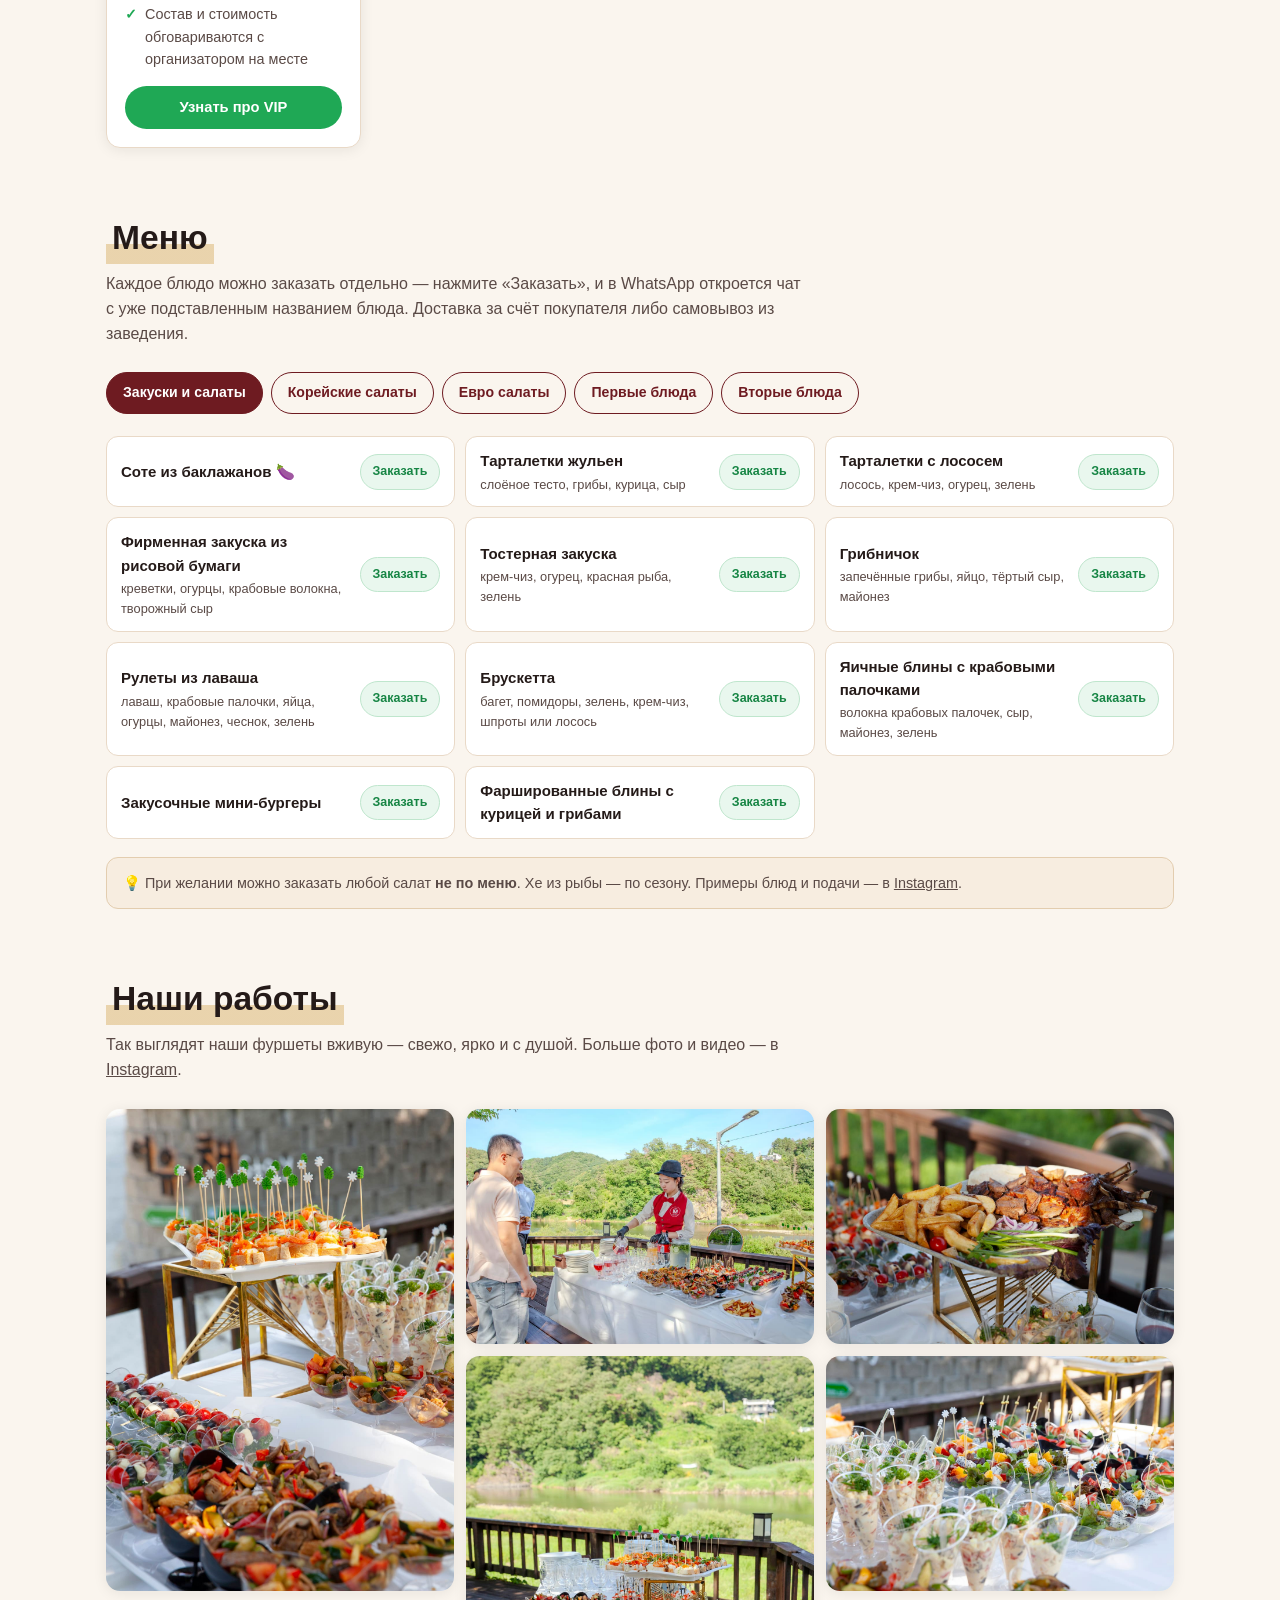
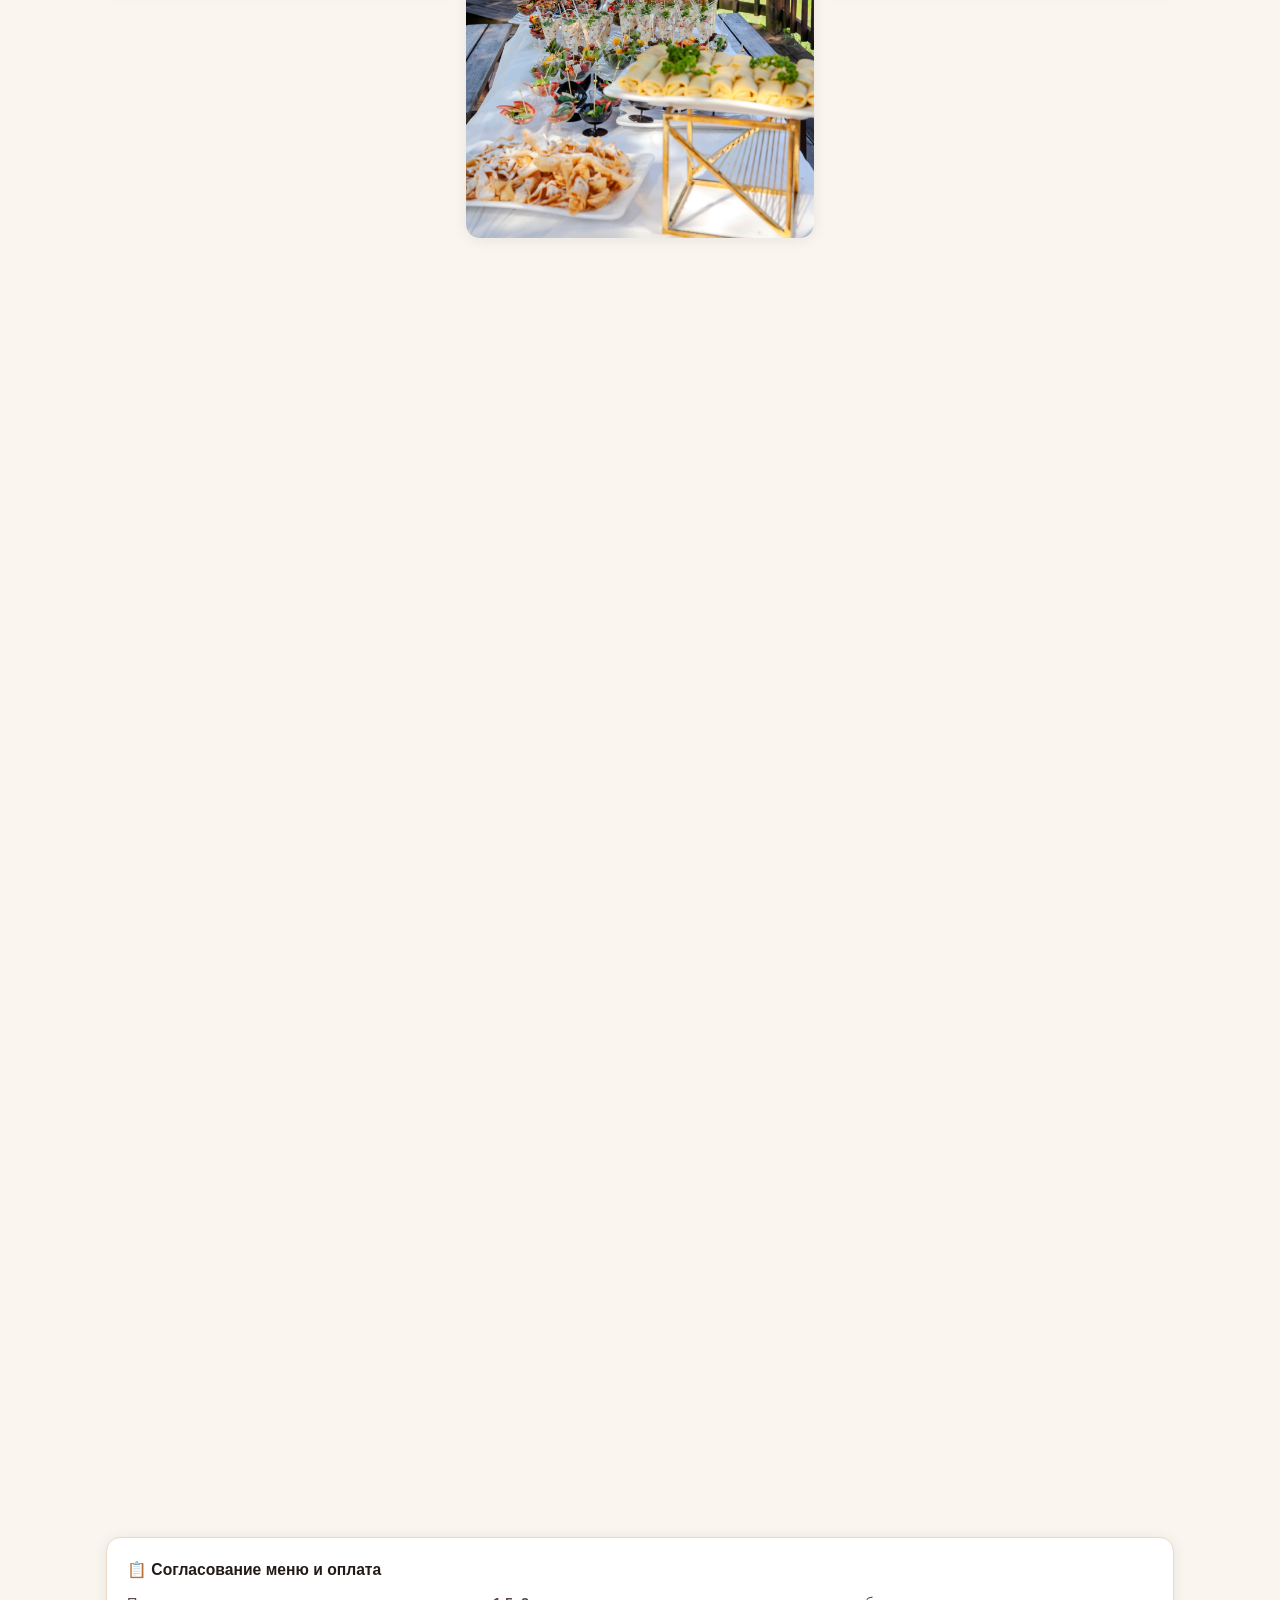
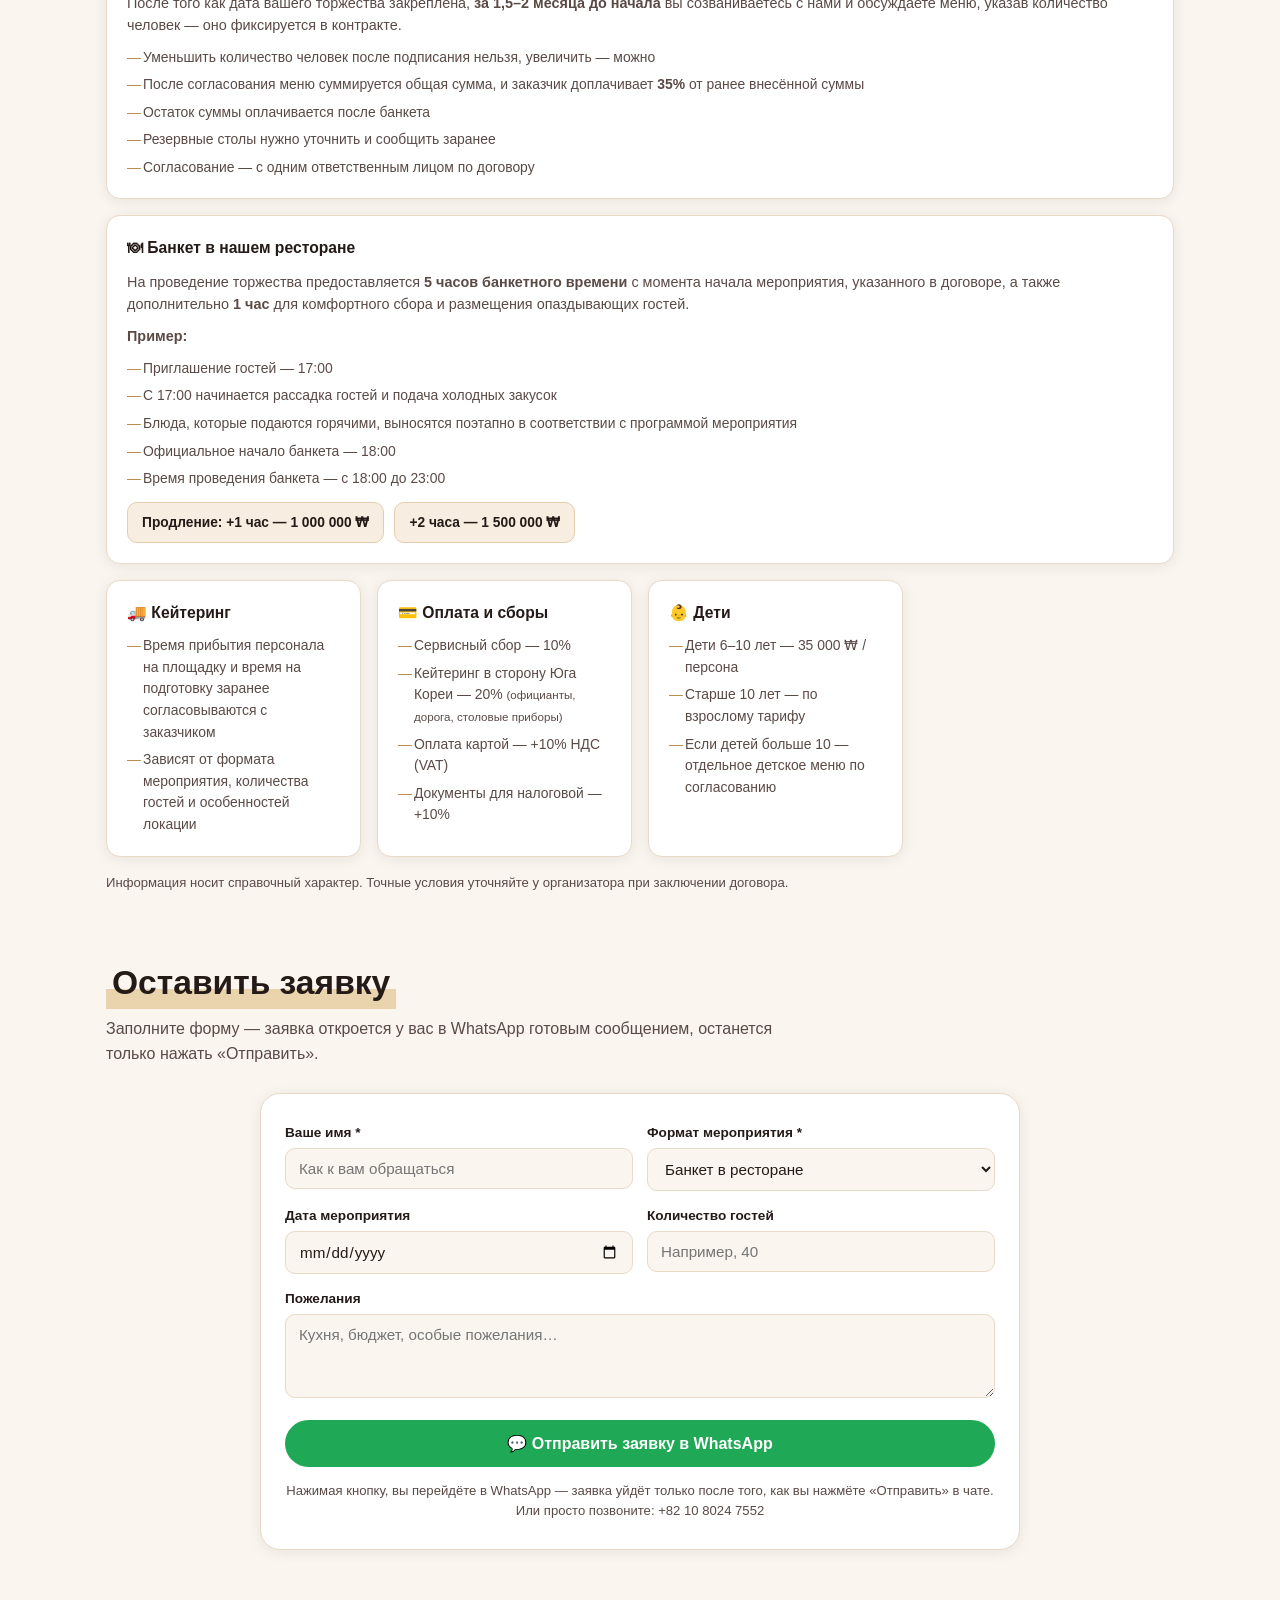
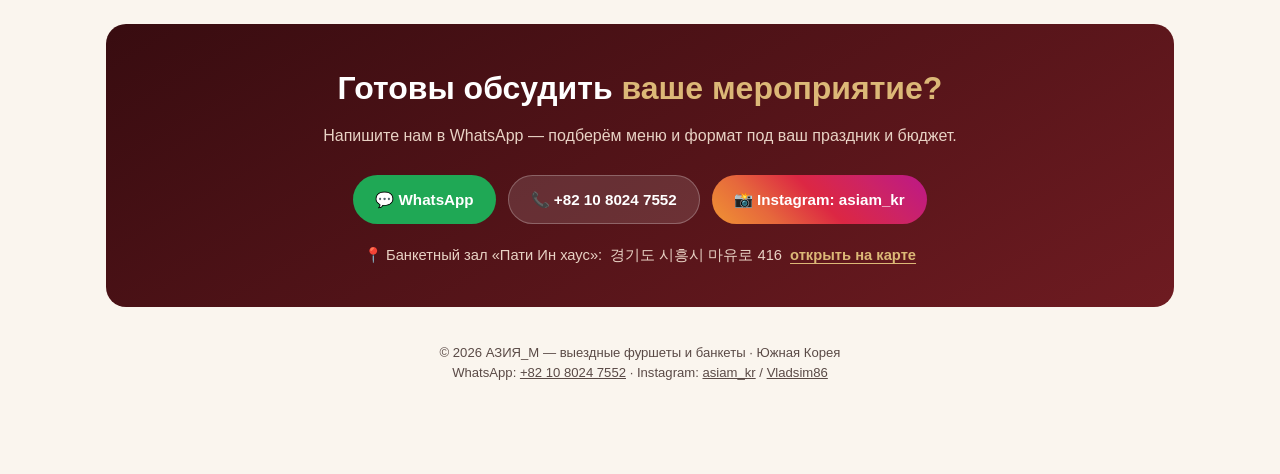
==== commit ced1ad21: "Новогоднее оформление: снег и гирлянда - лёгкий снегопад на главном экране и в бордовой полосе со сл" ====
--- a/index.html
+++ b/index.html
@@ -32,6 +32,7 @@
    Чтобы продлить или включить снова через год — поменяйте дату (и в en.html, ko.html). */
 if (Date.now() >= Date.parse('2027-01-15T00:00:00+09:00')) document.documentElement.classList.add('ny-off');
 </script>
+<script src="js/newyear.js" defer></script><!-- снег на Новый год (сезонный) -->
 </head>
 <body>
 
--- a/css/style.css
+++ b/css/style.css
@@ -570,6 +570,49 @@
   display:flex;flex-wrap:wrap;justify-content:center;column-gap:8px;row-gap:2px}
 .c-addr a{color:var(--gold);font-weight:700;text-underline-offset:3px;white-space:nowrap}
 
+/* --- гирлянда под золотой полосой: провод, лампочки и мерцание --- */
+.ny-bar{position:relative}
+.ny-bar::before,.ny-bar::after{
+  content:"";position:absolute;left:0;right:0;top:100%;height:20px;
+  pointer-events:none;z-index:5;background-repeat:repeat-x;
+}
+.ny-bar::before{
+  background-image:
+    radial-gradient(circle at 22px 12px,#ffe08a 0 3.4px,transparent 4px),
+    radial-gradient(circle at 66px 12px,#ff5a5f 0 3.4px,transparent 4px),
+    radial-gradient(circle at 110px 12px,#4cd17f 0 3.4px,transparent 4px),
+    radial-gradient(circle at 154px 12px,#fff4d2 0 3.4px,transparent 4px),
+    radial-gradient(circle at 66px 12px,rgba(255,90,95,.45) 0,transparent 9px),
+    radial-gradient(circle at 154px 12px,rgba(255,244,210,.45) 0,transparent 9px),
+    radial-gradient(ellipse 25px 9px at 22px 0,transparent 86%,rgba(220,184,119,.85) 89%,rgba(220,184,119,.85) 93%,transparent 96%);
+  background-size:176px 20px,176px 20px,176px 20px,176px 20px,176px 20px,176px 20px,44px 20px;
+}
+.ny-bar::after{
+  background-image:
+    radial-gradient(circle at 22px 12px,rgba(255,224,138,.9) 0 2px,rgba(255,224,138,.4) 5px,transparent 10px),
+    radial-gradient(circle at 110px 12px,rgba(76,209,127,.9) 0 2px,rgba(76,209,127,.4) 5px,transparent 10px);
+  background-size:176px 20px;
+  animation:ny-twinkle 1.6s ease-in-out infinite alternate;
+}
+@keyframes ny-twinkle{from{opacity:.1}to{opacity:1}}
+
+/* --- снег (снежинки создаёт js/newyear.js) --- */
+.ny-snow-host{position:relative;overflow:hidden}
+.ny-snow-host > :not(.ny-snow){position:relative;z-index:1}
+.ny-snow{position:absolute;inset:0;pointer-events:none;z-index:0}
+.ny-snow i{position:absolute;top:-14px;animation:ny-fall linear infinite}
+.ny-snow b{
+  display:block;border-radius:50%;
+  background:radial-gradient(circle,#fff 0 40%,rgba(255,255,255,.45) 62%,transparent 72%);
+  animation:ny-sway ease-in-out infinite alternate;
+}
+@keyframes ny-fall{to{transform:translate3d(0,var(--fall,600px),0)}}
+@keyframes ny-sway{
+  from{transform:translate3d(calc(var(--sway,12px) * -1),0,0)}
+  to{transform:translate3d(var(--sway,12px),0,0)}
+}
+@media (prefers-reduced-motion:reduce){.ny-snow{display:none}}
+
 @media (max-width:760px){
   .ny-bar{font-size:.82rem;padding:8px 12px}
   .ny-bar .ny-more{display:none}             /* на телефоне вместо «Подробнее» — */
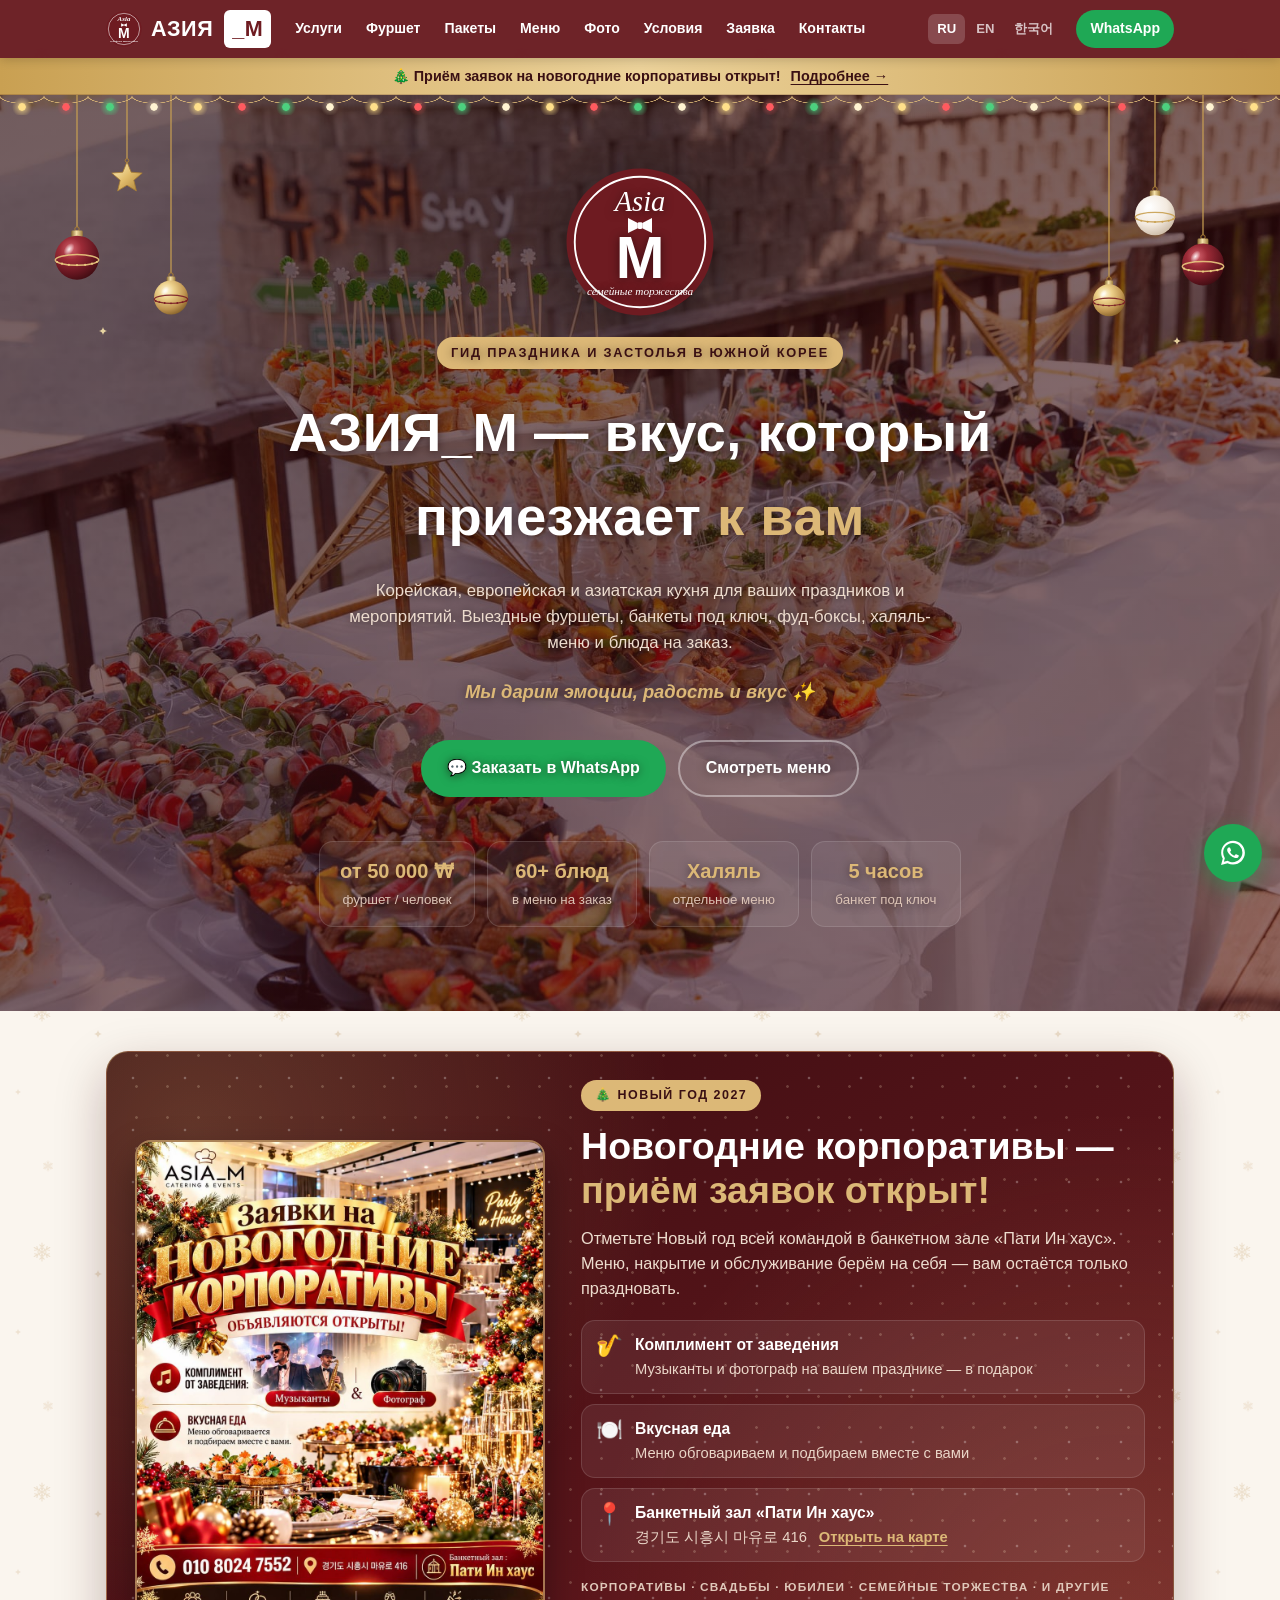
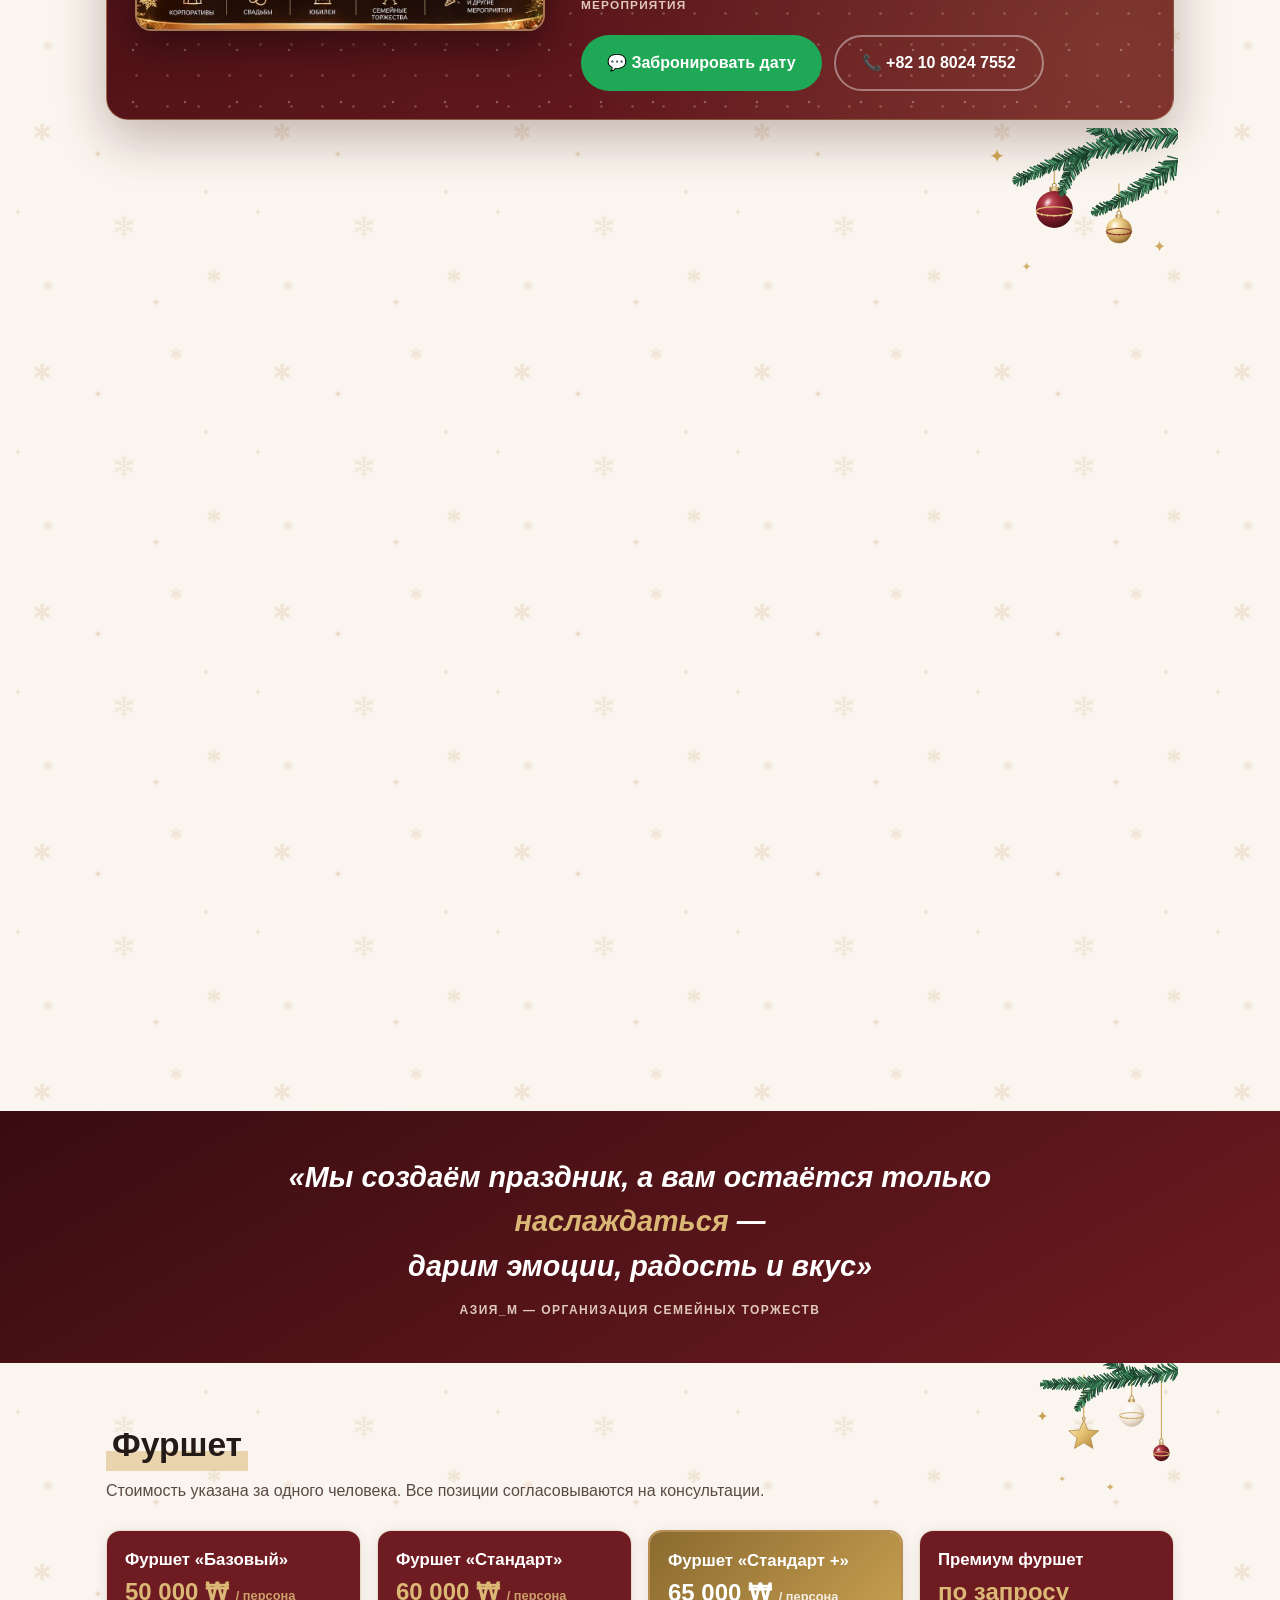
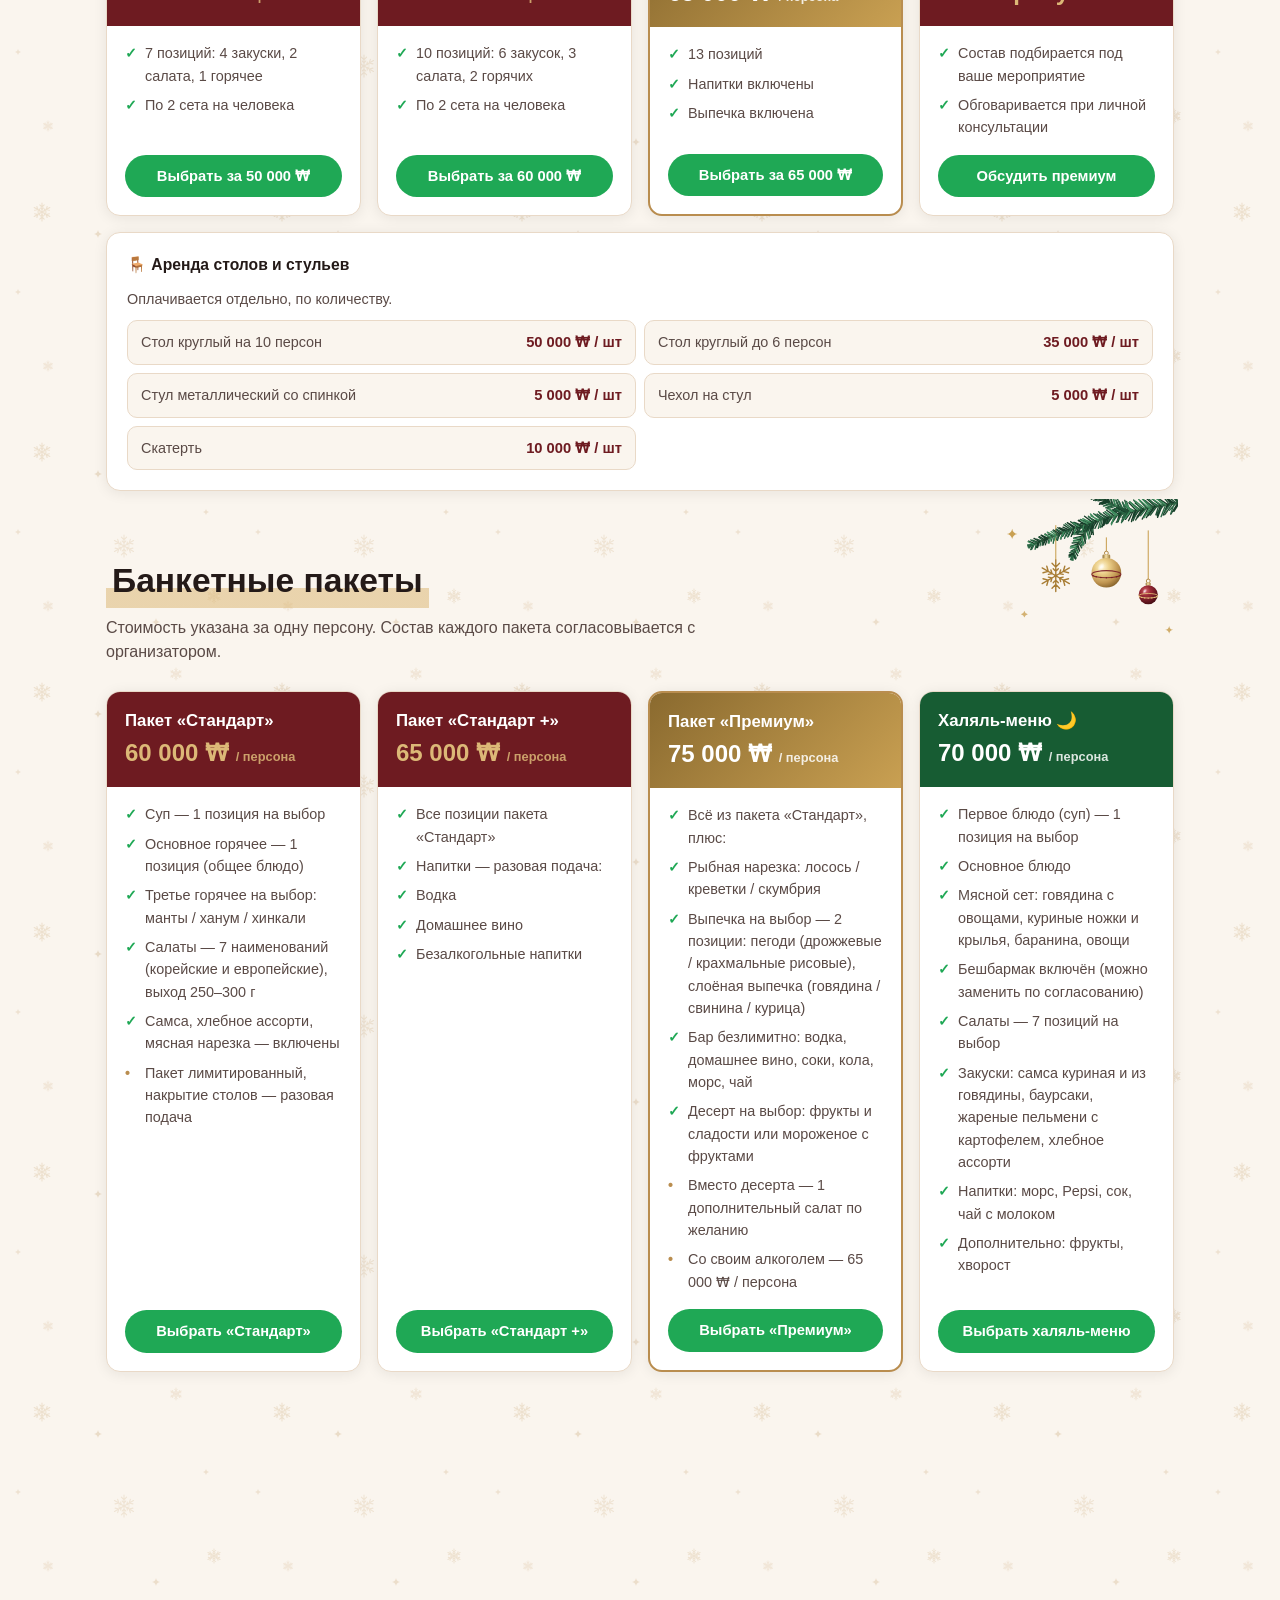
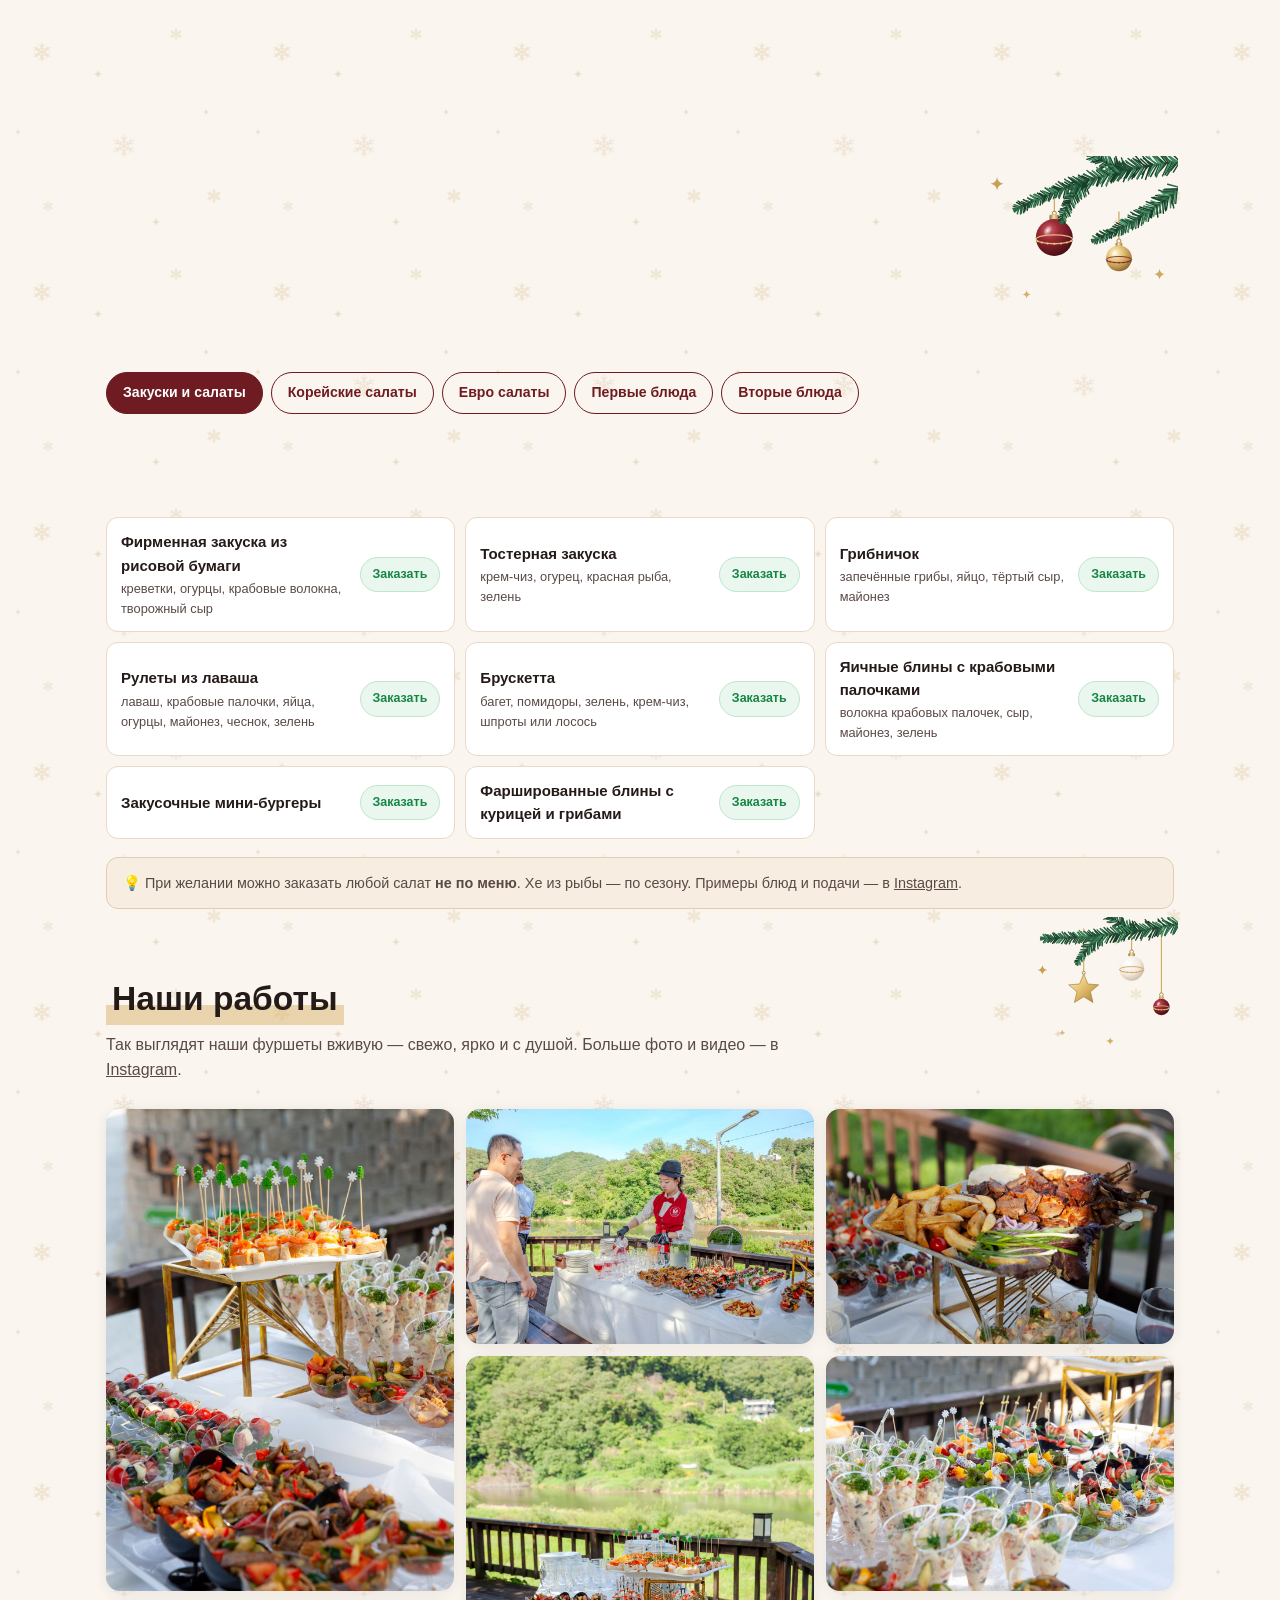
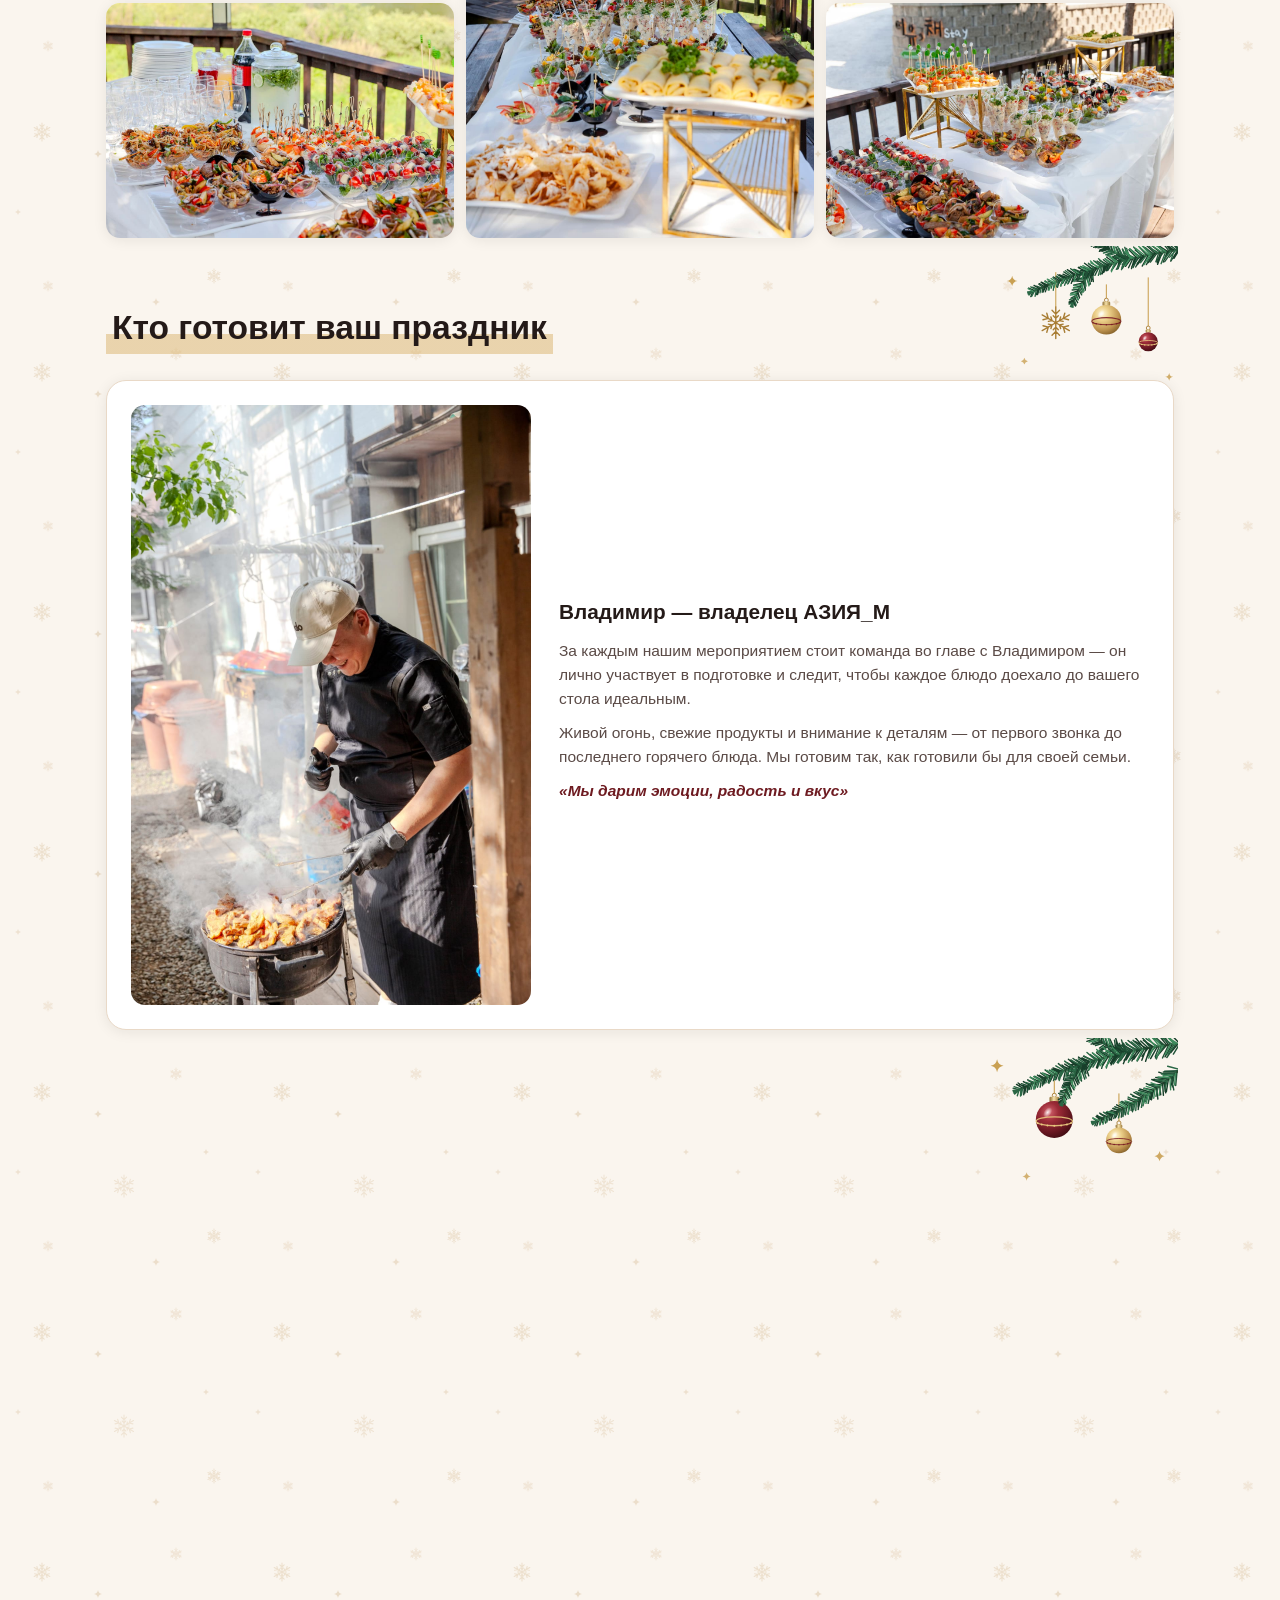
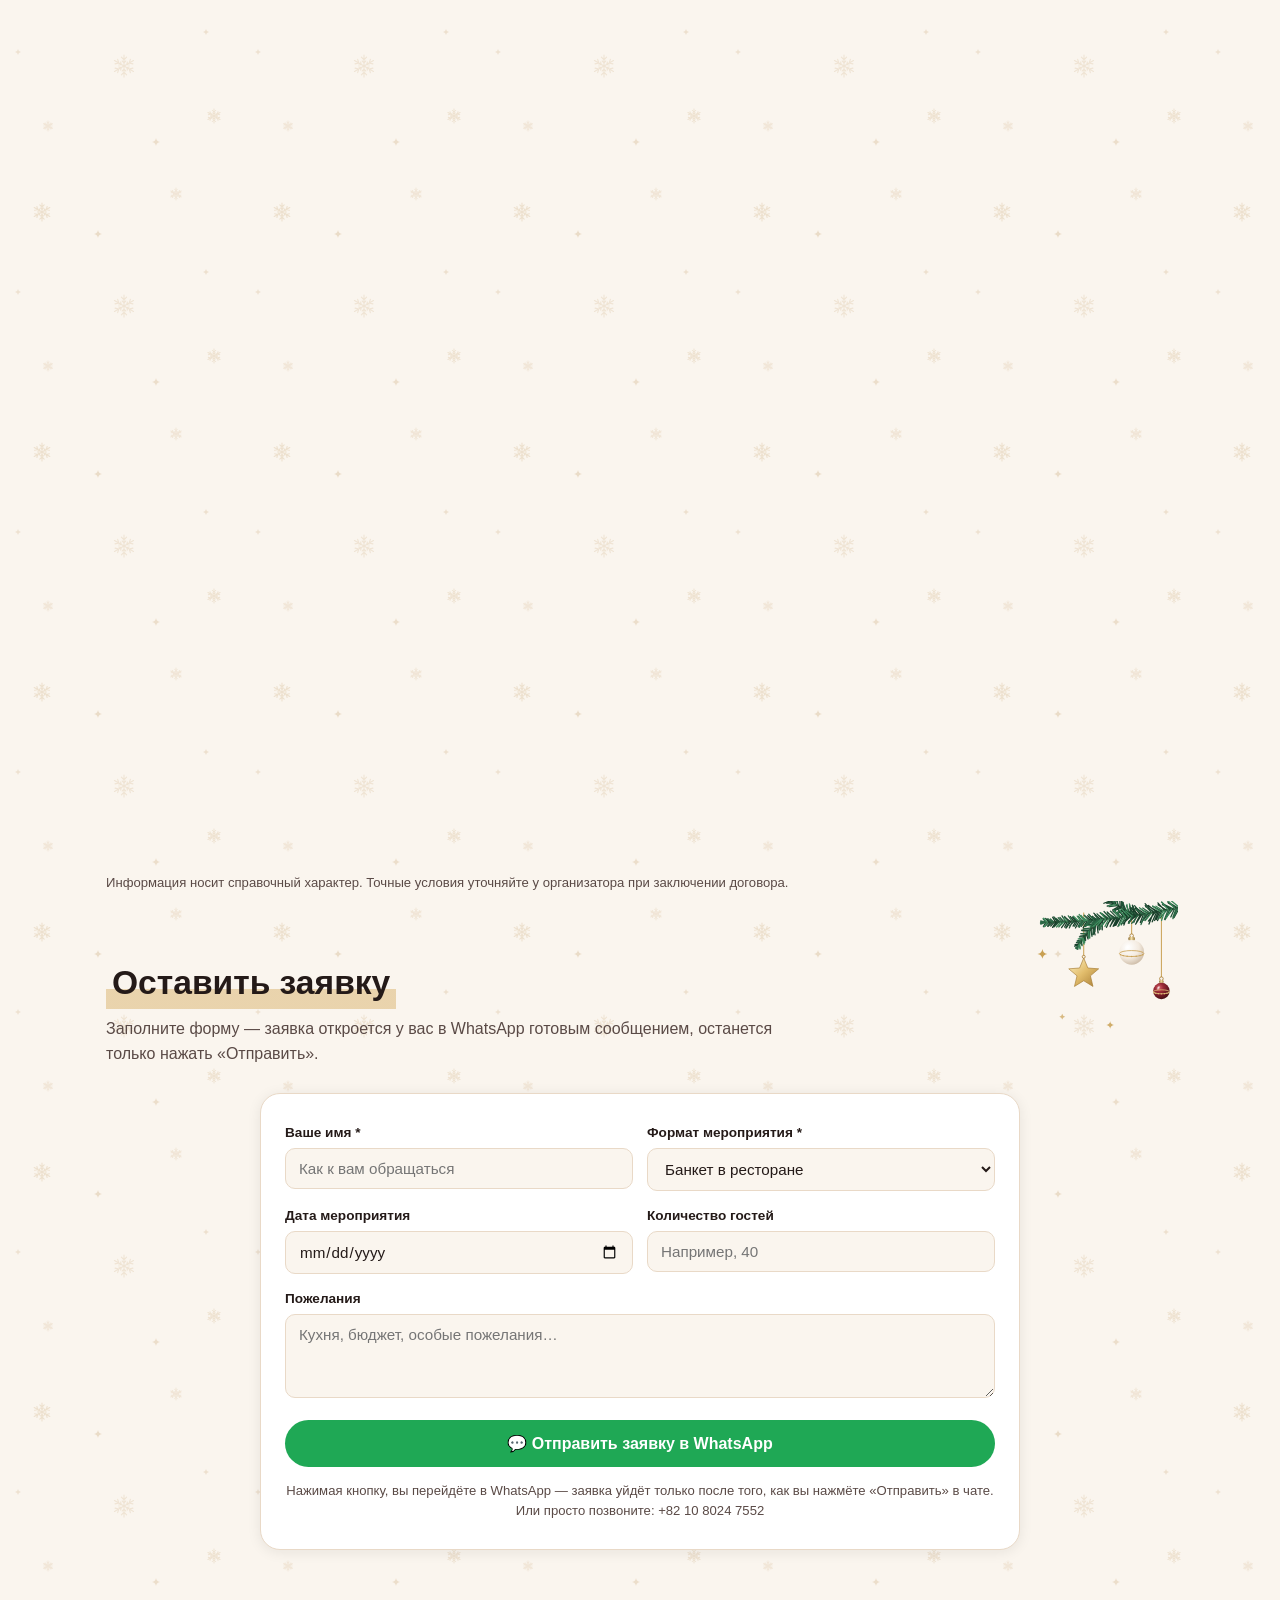
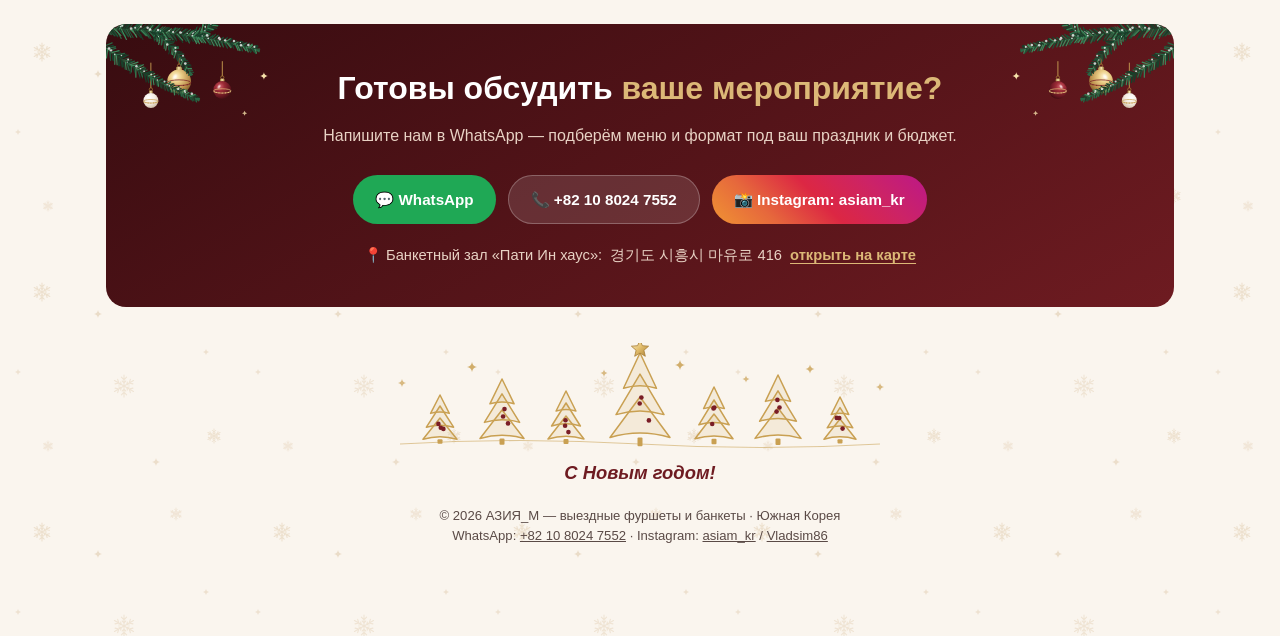
==== commit 9d2eea39: "Новогодний декор: шары, еловые композиции, узор и ёлочки - узор из едва заметных золотых снежинок на" ====
--- a/index.html
+++ b/index.html
@@ -650,6 +650,7 @@
 </section>
 
 <footer>
+  <div class="ny-greet ny-season">С Новым годом!</div>
   © 2026 АЗИЯ_М — выездные фуршеты и банкеты · Южная Корея<br>
   WhatsApp: <a href="https://wa.me/821080247552" target="_blank" rel="noopener">+82 10 8024 7552</a> · Instagram: <a href="https://www.instagram.com/asiam_kr" target="_blank" rel="noopener">asiam_kr</a> / <a href="https://www.instagram.com/Vladsim86" target="_blank" rel="noopener">Vladsim86</a>
 </footer>
--- a/css/style.css
+++ b/css/style.css
@@ -628,3 +628,76 @@
   .ny-body{margin-top:18px}
   .ny-cta .btn{flex:1 1 100%;justify-content:center}
 }
+
+/* ===================================================================
+   НОВОГОДНИЙ ДЕКОР (сезонный): узор на фоне, шары на главном экране,
+   композиции у заголовков разделов, ветки у «Контактов», ёлочки
+   в подвале. Картинки — в папке img/ny/. Всё выключается вместе
+   с новогодним блоком (класс .ny-off на <html>).
+   =================================================================== */
+
+/* едва заметный узор из золотых снежинок на фоне страницы */
+html:not(.ny-off) body{background-image:url('../img/ny/pattern.svg');background-size:240px 240px}
+
+/* ёлочные шары на нитях свисают с гирлянды по бокам главного экрана */
+html:not(.ny-off) .hero{position:relative}
+html:not(.ny-off) .hero::before,
+html:not(.ny-off) .hero::after{
+  content:"";position:absolute;top:0;width:150px;height:300px;z-index:1;pointer-events:none;
+  background:url('../img/ny/hang-left.svg') top center/contain no-repeat;
+  transform-origin:50% 0;animation:ny-swing 6s ease-in-out infinite alternate;
+}
+html:not(.ny-off) .hero::before{left:4%}
+html:not(.ny-off) .hero::after{right:4%;background-image:url('../img/ny/hang-right.svg');
+  animation-duration:7s;animation-delay:-3s}
+@keyframes ny-swing{from{transform:rotate(-2.5deg)}to{transform:rotate(2.5deg)}}
+
+/* новогодние композиции в правом верхнем углу разделов (рядом с заголовком) */
+html:not(.ny-off) #services,html:not(.ny-off) #buffet,html:not(.ny-off) #packages,
+html:not(.ny-off) #menu,html:not(.ny-off) #gallery,html:not(.ny-off) #about,
+html:not(.ny-off) #terms,html:not(.ny-off) #request{position:relative}
+html:not(.ny-off) #services::after,html:not(.ny-off) #buffet::after,html:not(.ny-off) #packages::after,
+html:not(.ny-off) #menu::after,html:not(.ny-off) #gallery::after,html:not(.ny-off) #about::after,
+html:not(.ny-off) #terms::after,html:not(.ny-off) #request::after{
+  content:"";position:absolute;top:0;right:12px;width:240px;height:157px;pointer-events:none;
+  background:url('../img/ny/corner-a.svg') top right/contain no-repeat;
+}
+html:not(.ny-off) #buffet::after,html:not(.ny-off) #gallery::after,
+html:not(.ny-off) #request::after{background-image:url('../img/ny/corner-b.svg')}
+html:not(.ny-off) #packages::after,html:not(.ny-off) #about::after{background-image:url('../img/ny/corner-c.svg')}
+
+/* еловые ветки с шарами в верхних углах бордового блока «Контакты» */
+html:not(.ny-off) .contact-wrap{position:relative;overflow:hidden}
+html:not(.ny-off) .contact-wrap > *{position:relative;z-index:1}
+html:not(.ny-off) .contact-wrap::before,
+html:not(.ny-off) .contact-wrap::after{
+  content:"";position:absolute;top:0;width:clamp(110px,14vw,180px);height:clamp(73px,9.33vw,120px);
+  pointer-events:none;background:url('../img/ny/sprig.svg') top left/contain no-repeat;
+}
+html:not(.ny-off) .contact-wrap::before{left:0}
+html:not(.ny-off) .contact-wrap::after{right:0;transform:scaleX(-1)}
+
+/* подвал: ряд золотых ёлочек и поздравление */
+.ny-greet{margin:0 auto 18px;font-size:1.15rem;font-weight:800;font-style:italic;color:var(--wine)}
+.ny-greet::before{
+  content:"";display:block;width:min(520px,100%);aspect-ratio:520/110;margin:0 auto 6px;
+  background:url('../img/ny/trees.svg') center/contain no-repeat;
+}
+
+@media (max-width:1199px){
+  html:not(.ny-off) .hero::before,html:not(.ny-off) .hero::after{width:110px;height:220px}
+}
+@media (max-width:760px){
+  html:not(.ny-off) .hero::before,html:not(.ny-off) .hero::after{width:64px;height:128px}
+  html:not(.ny-off) .hero::before{left:10px}
+  html:not(.ny-off) .hero::after{right:10px}
+  html:not(.ny-off) #services::after,html:not(.ny-off) #buffet::after,html:not(.ny-off) #packages::after,
+  html:not(.ny-off) #menu::after,html:not(.ny-off) #gallery::after,html:not(.ny-off) #about::after,
+  html:not(.ny-off) #terms::after,html:not(.ny-off) #request::after{right:2px;width:112px;height:73px}
+  /* заголовок не заходит под композицию; описание под ней — на всю ширину */
+  html:not(.ny-off) #services .sec-head h2,html:not(.ny-off) #buffet .sec-head h2,html:not(.ny-off) #packages .sec-head h2,
+  html:not(.ny-off) #menu .sec-head h2,html:not(.ny-off) #gallery .sec-head h2,html:not(.ny-off) #about .sec-head h2,
+  html:not(.ny-off) #terms .sec-head h2,html:not(.ny-off) #request .sec-head h2{max-width:calc(100% - 104px)}
+  html:not(.ny-off) .contact-wrap{padding-top:82px}
+  html:not(.ny-off) .contact-wrap::before,html:not(.ny-off) .contact-wrap::after{width:110px;height:73px}
+}
